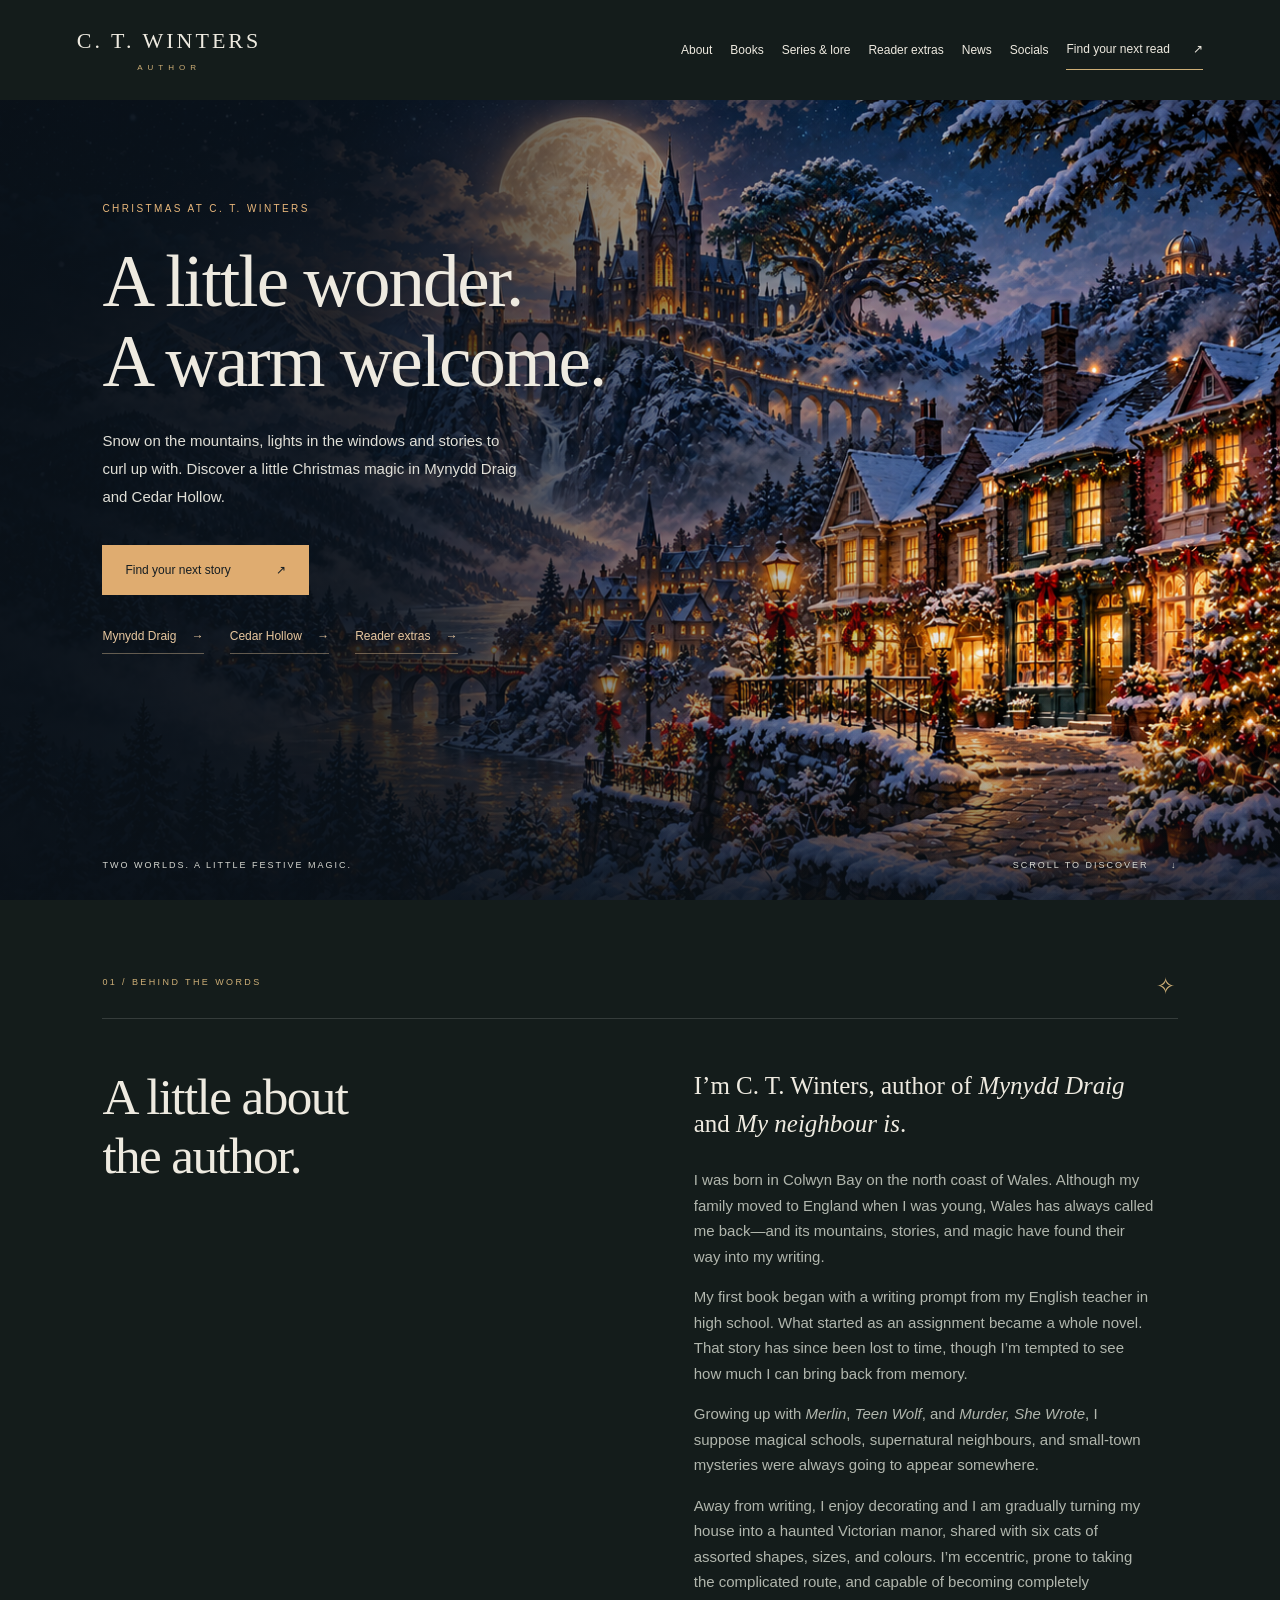
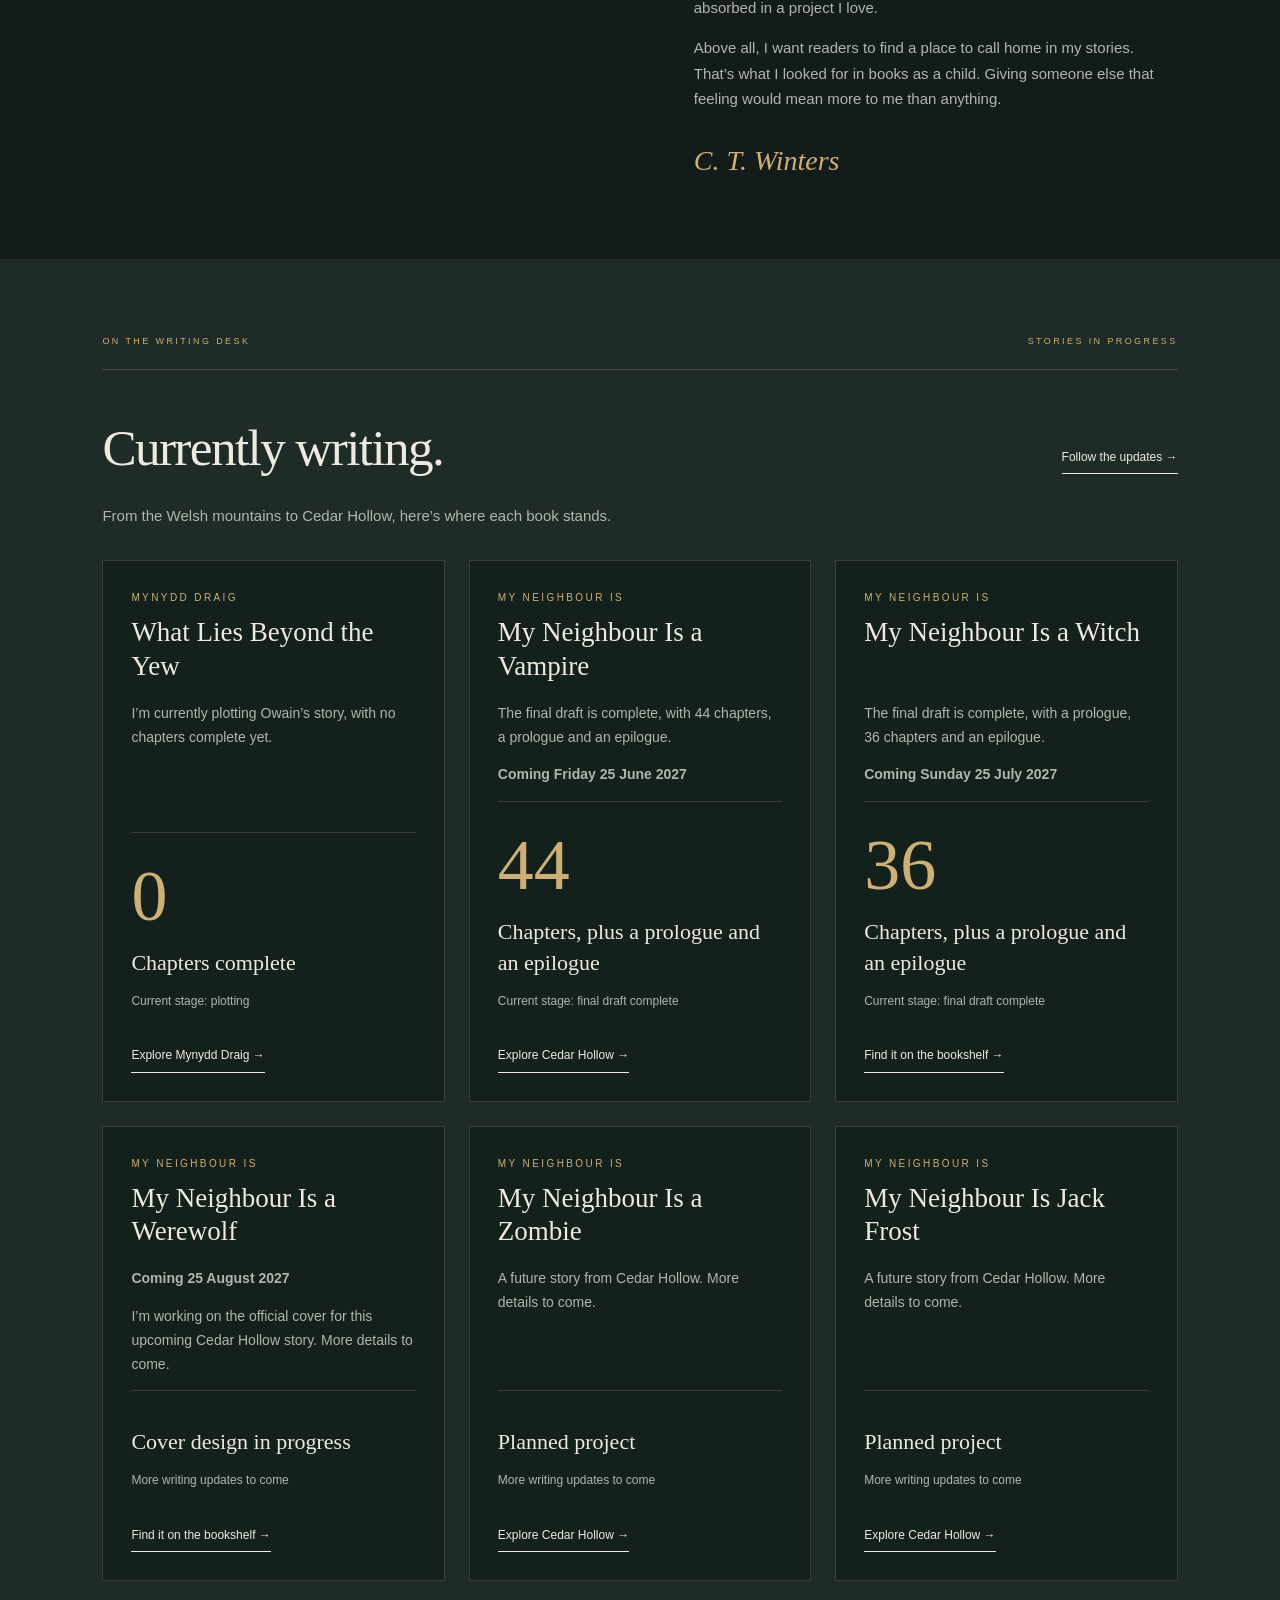
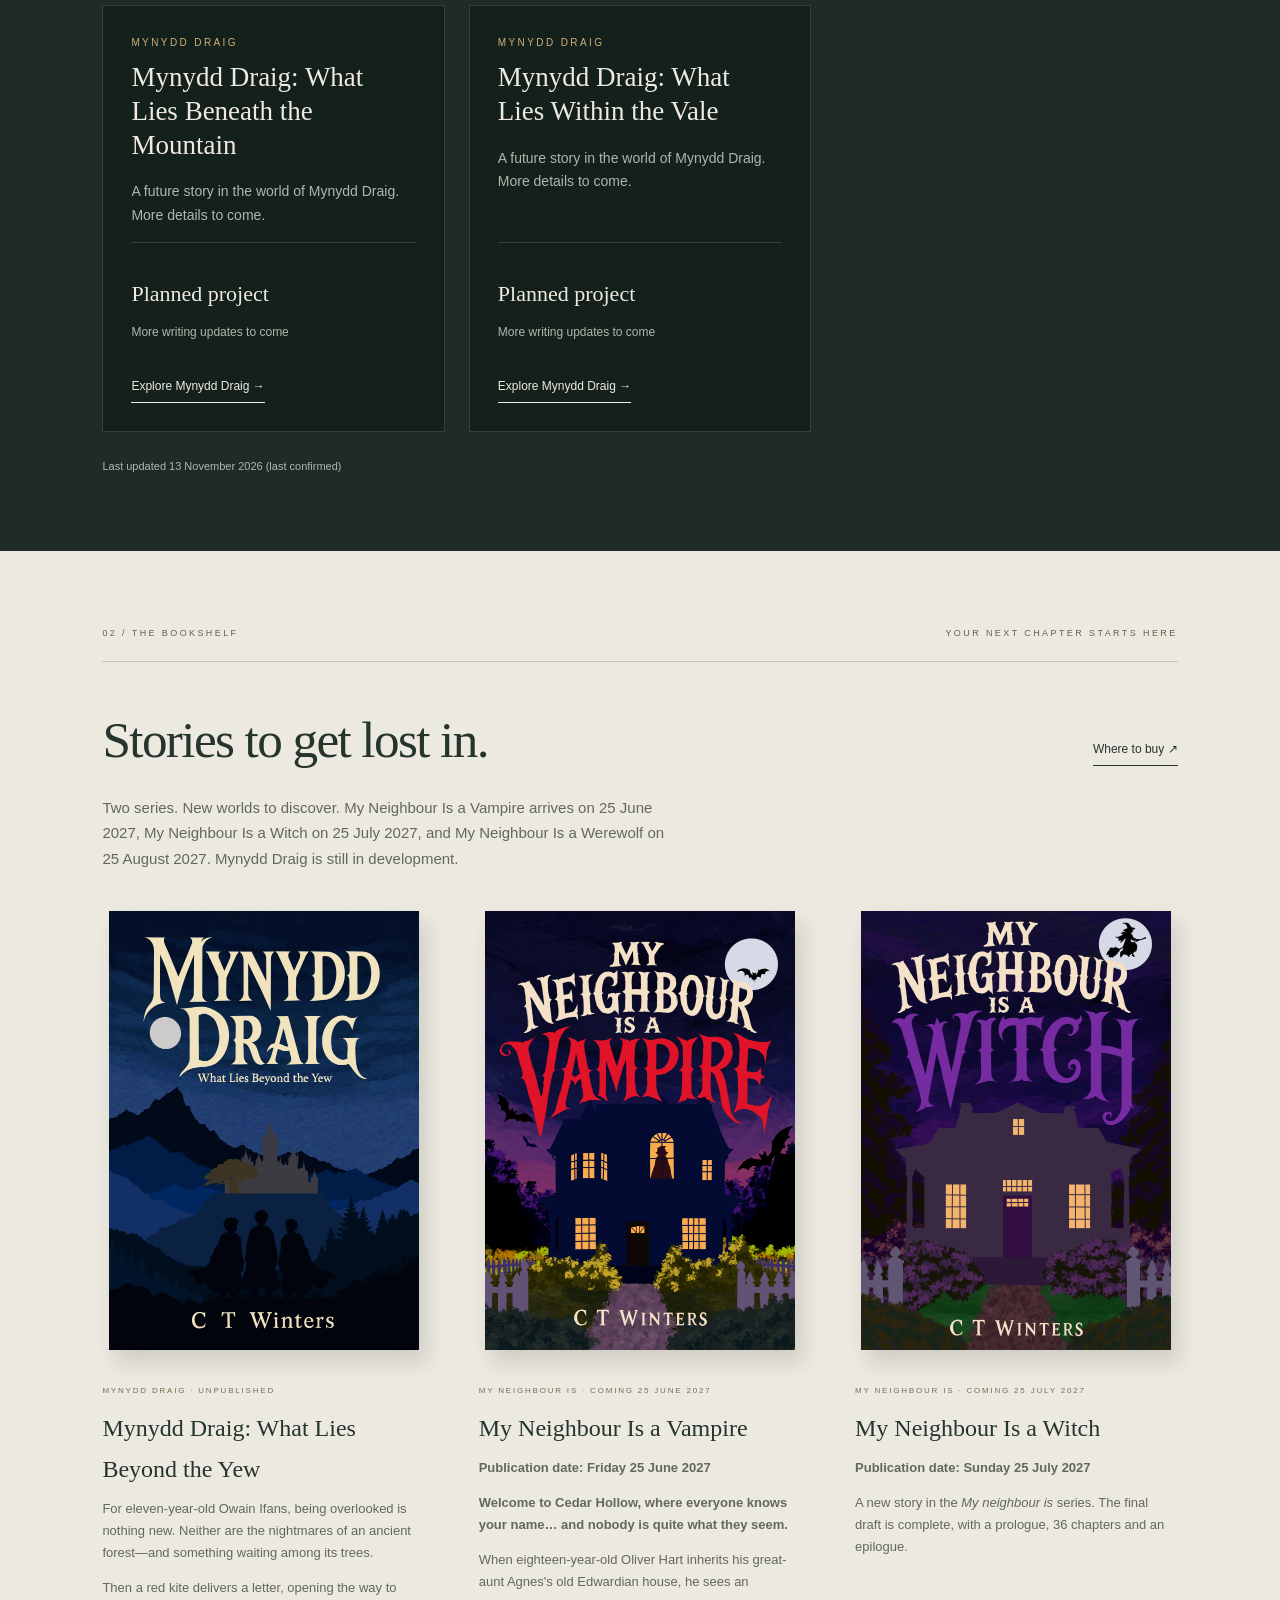
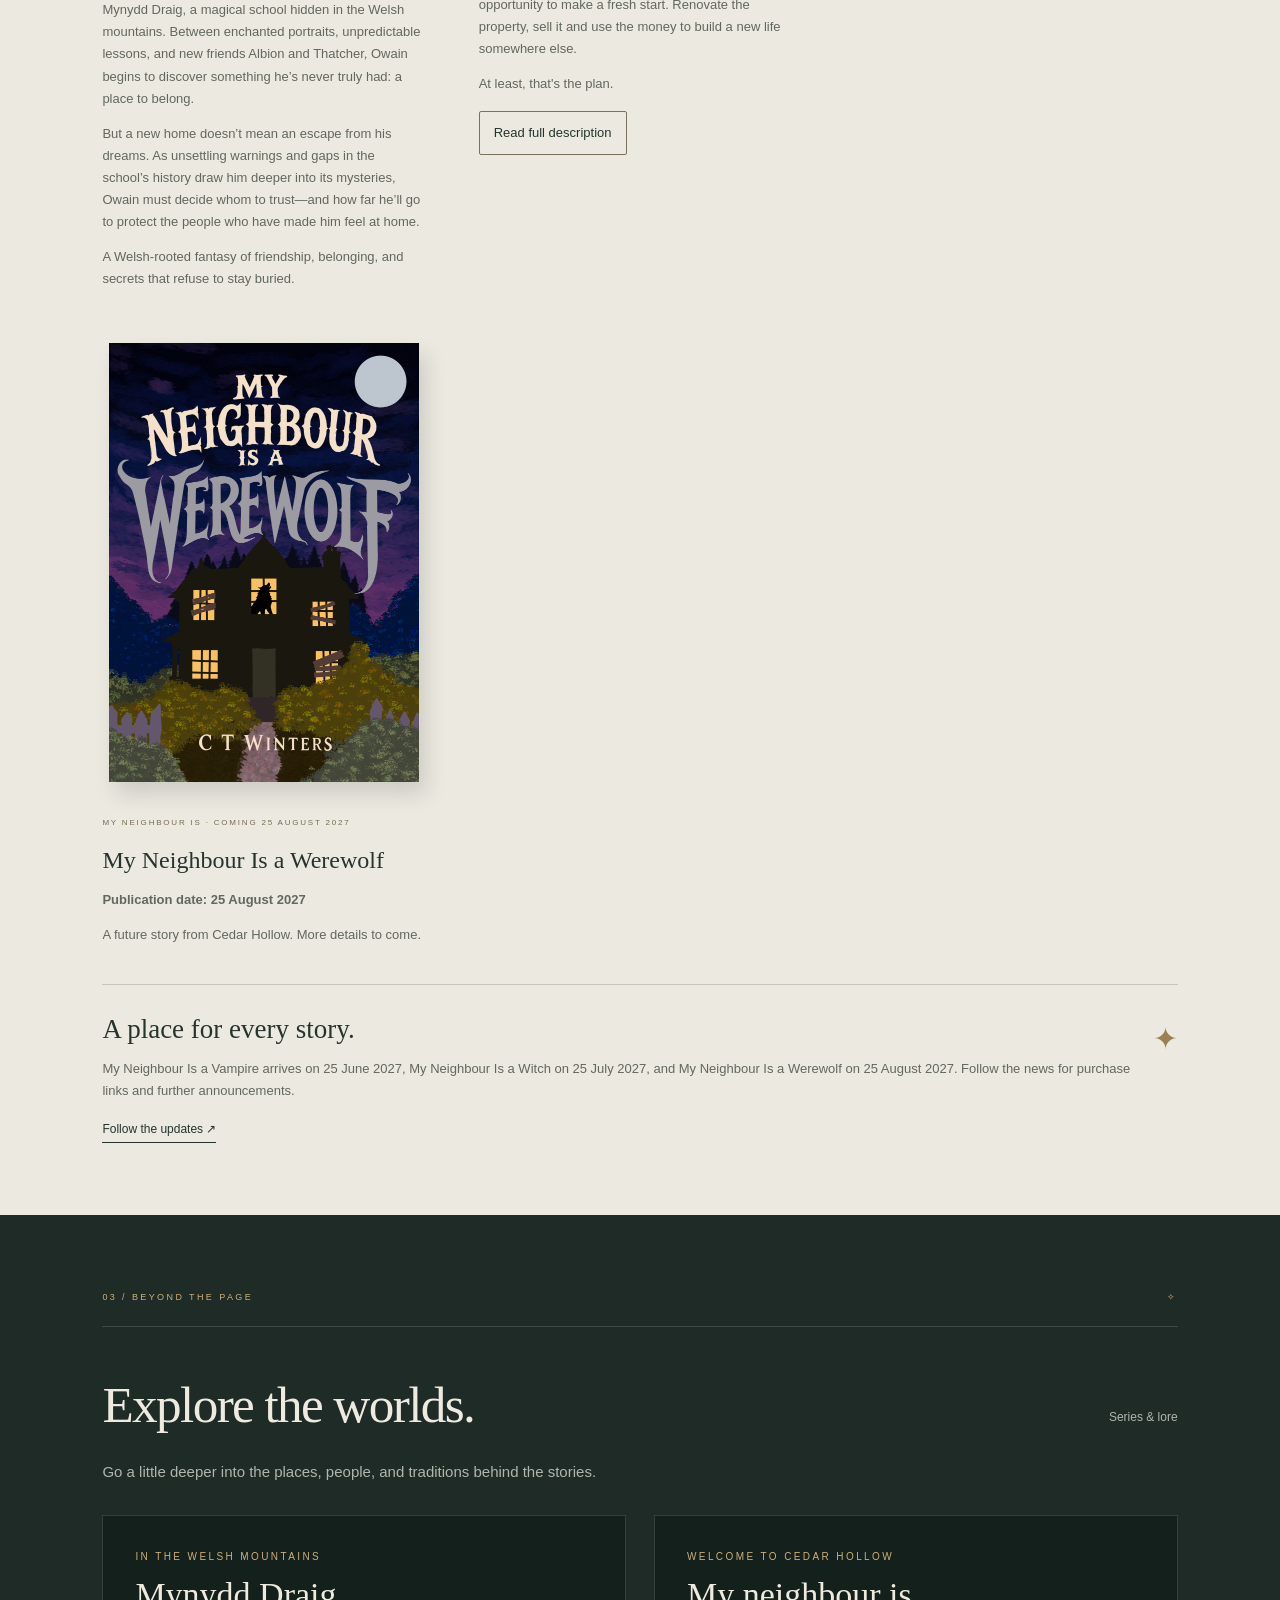
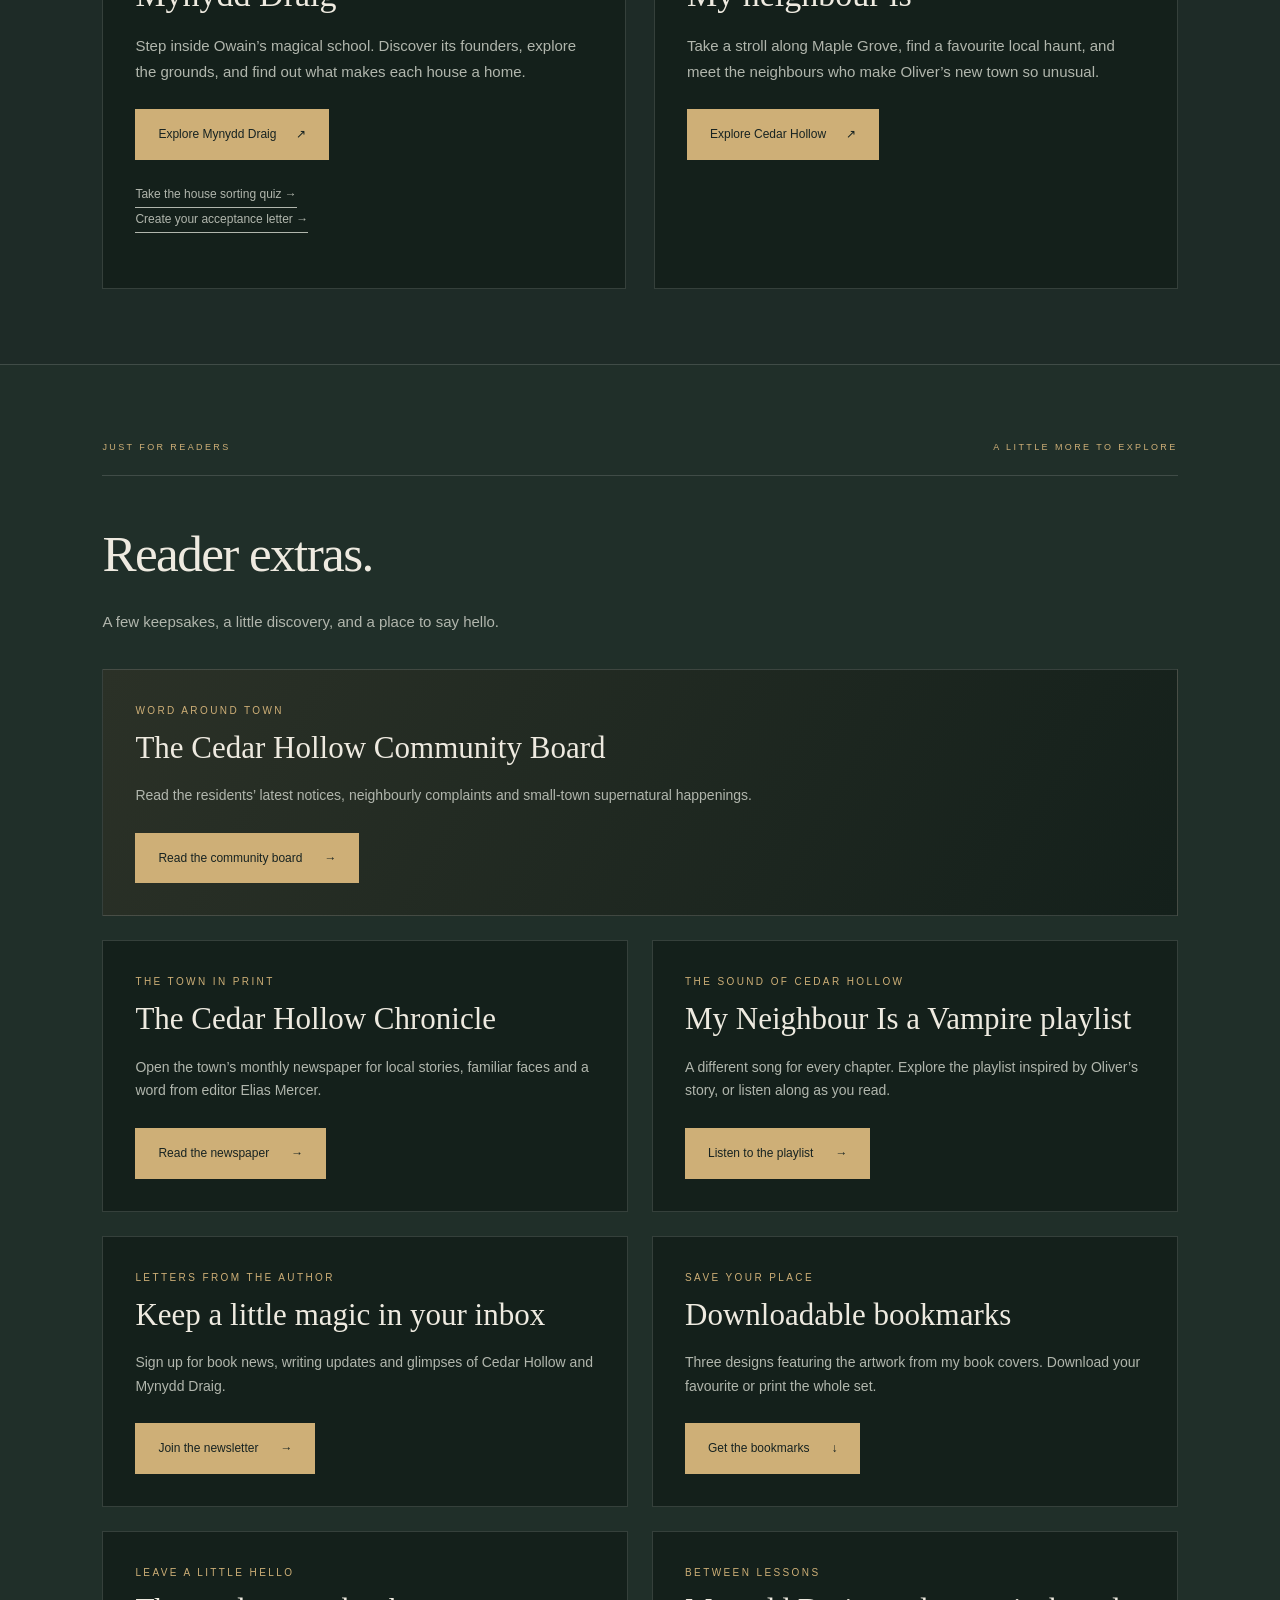
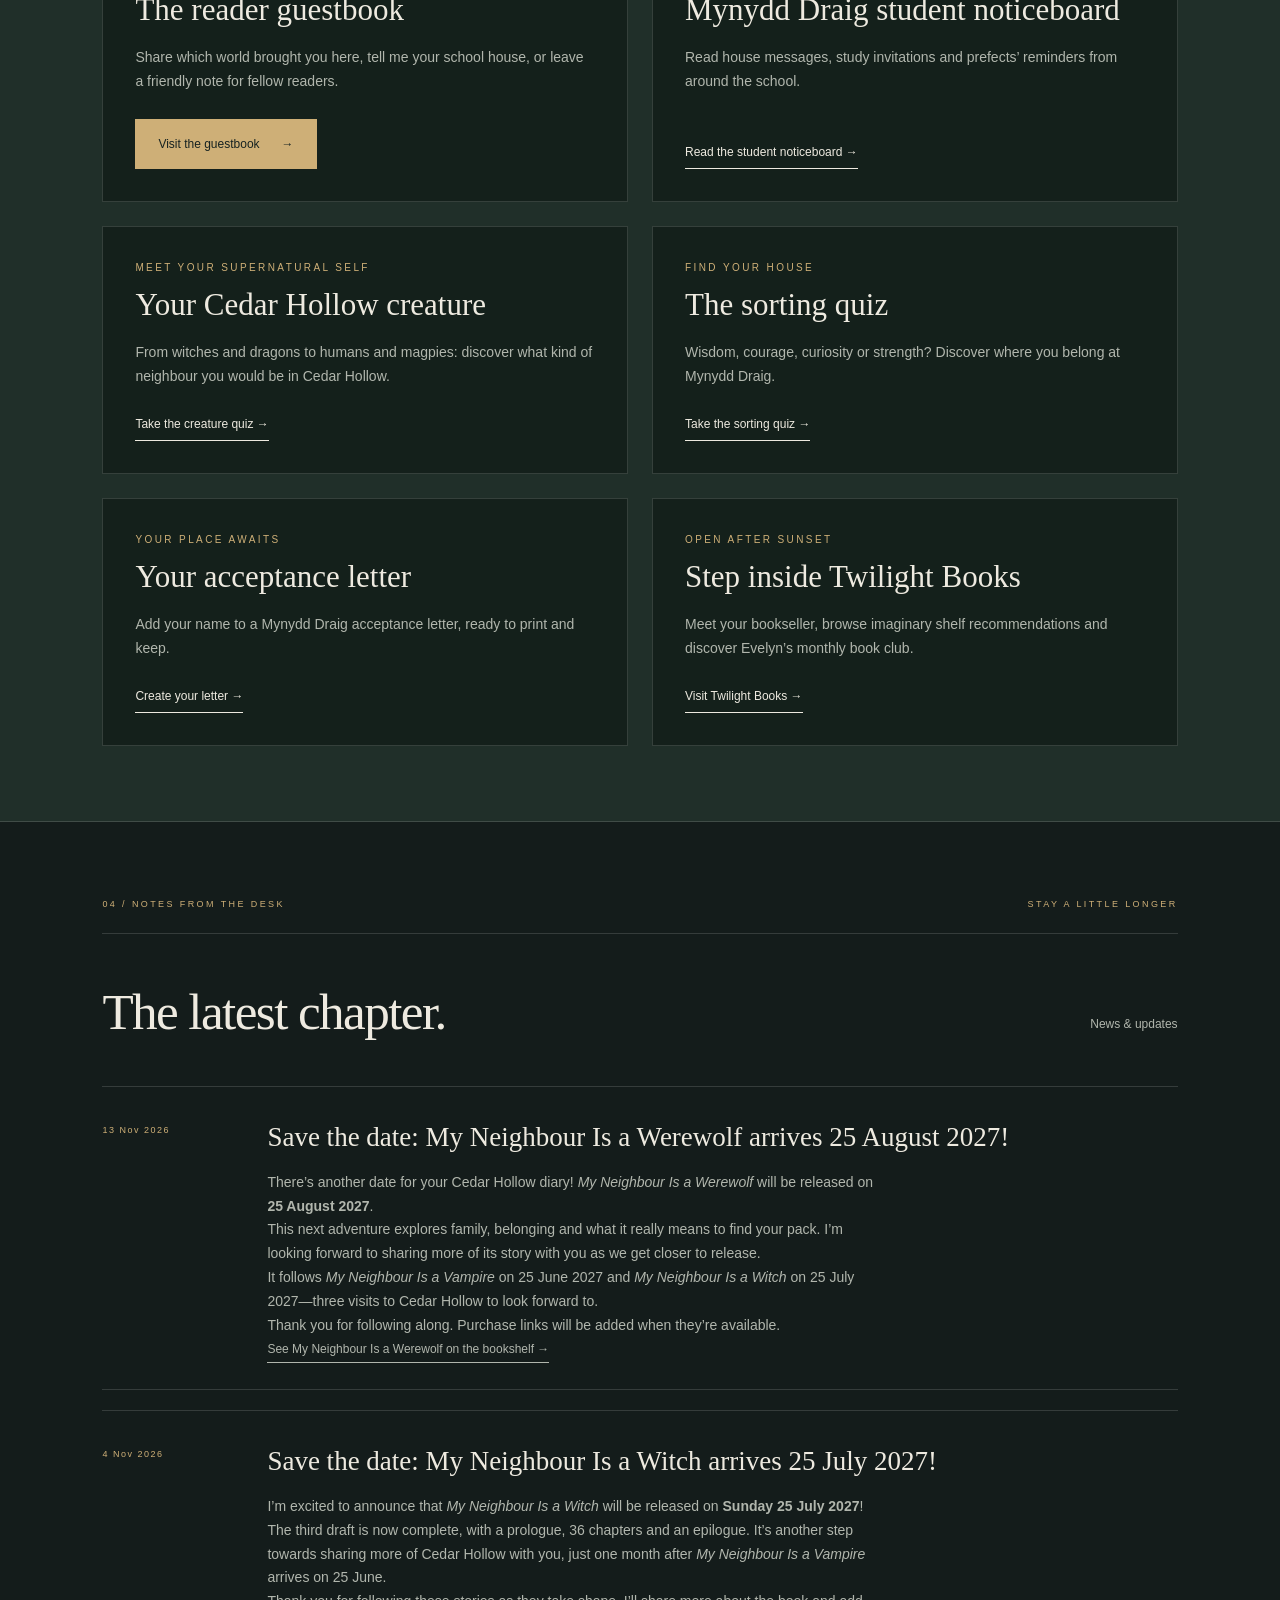
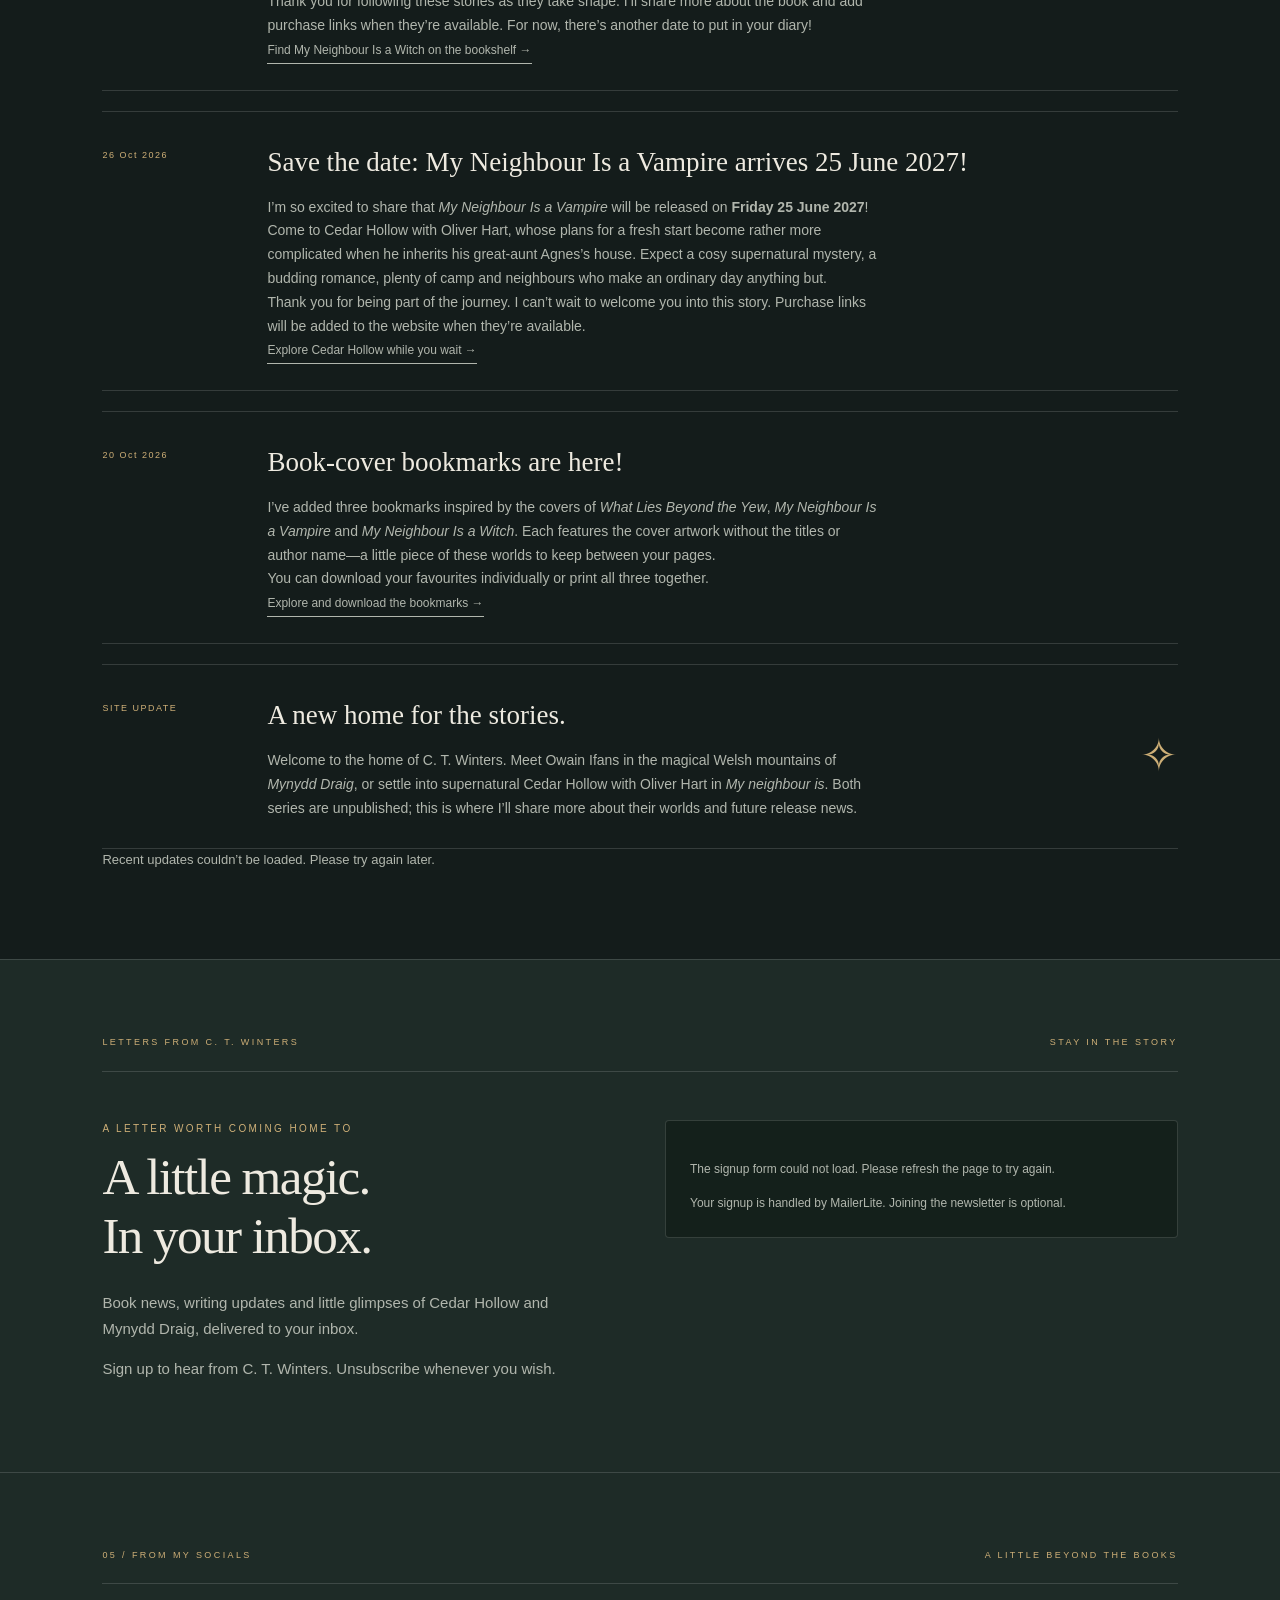
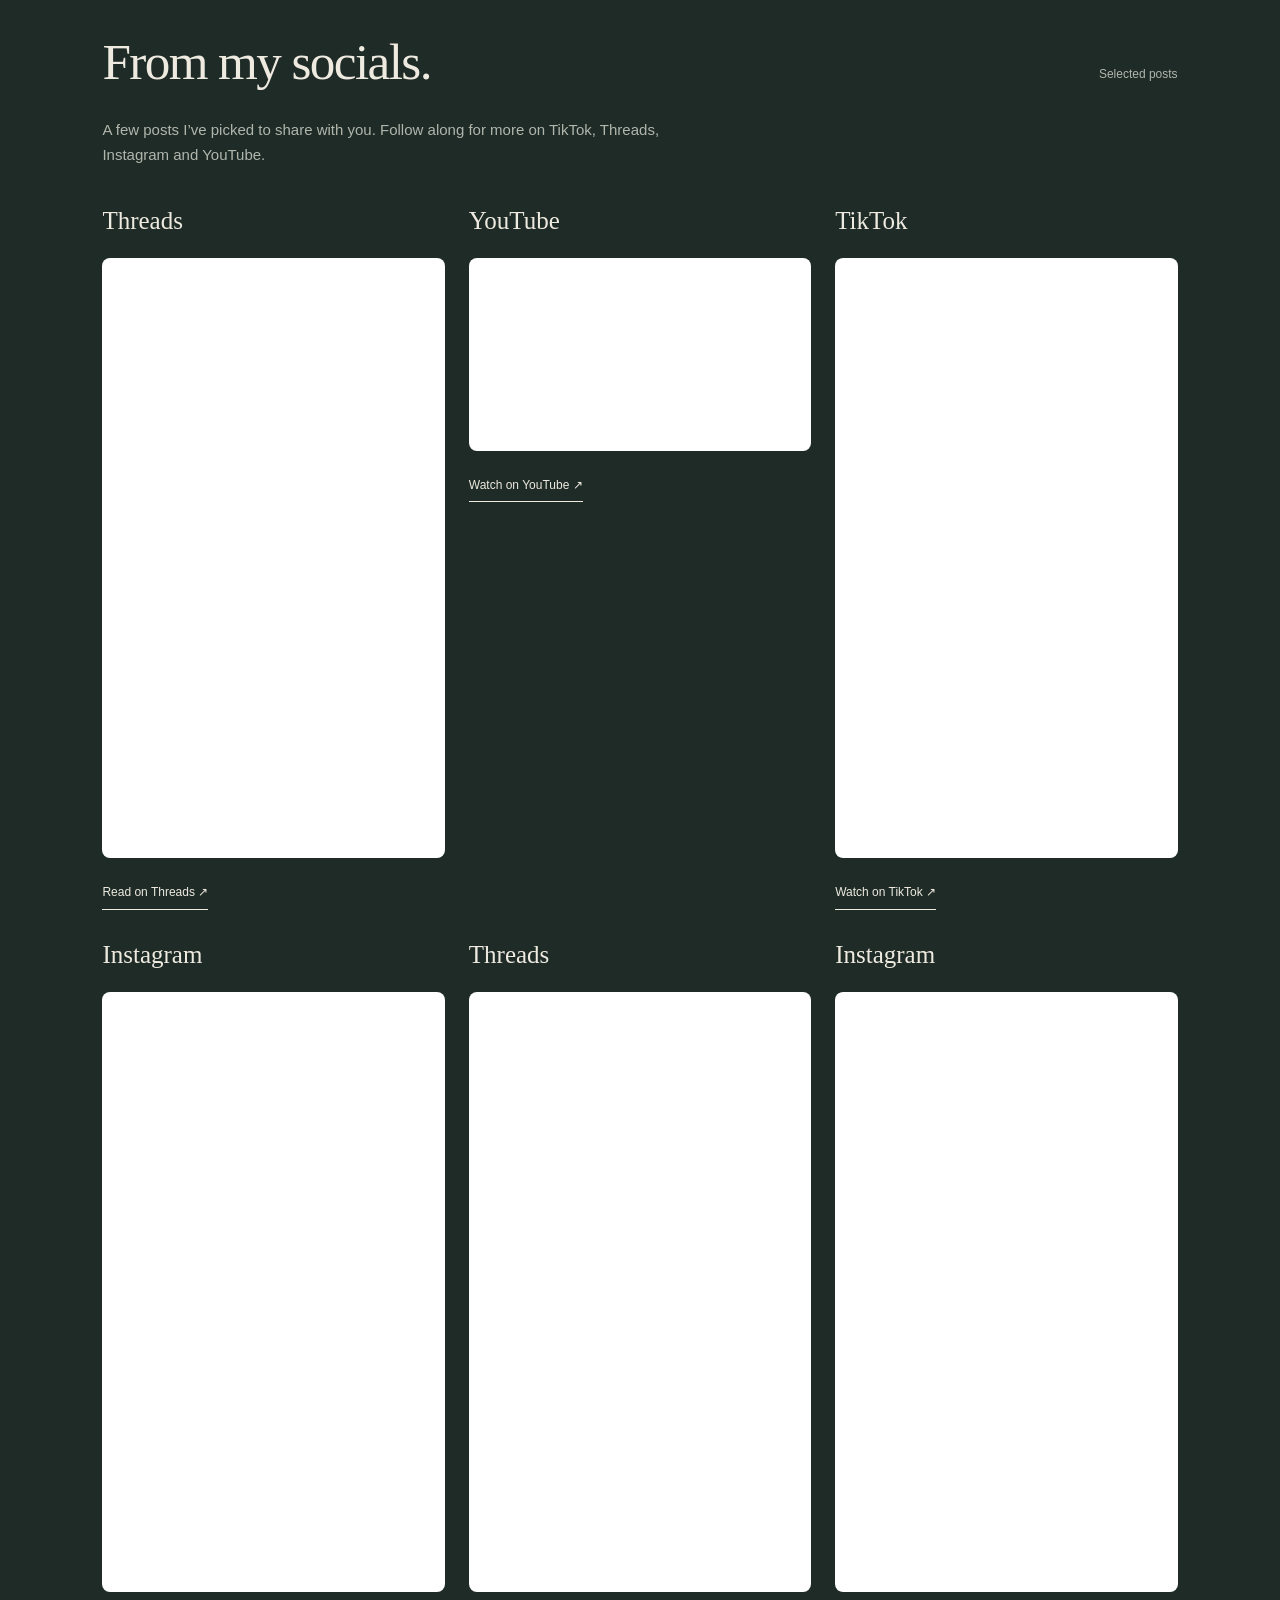
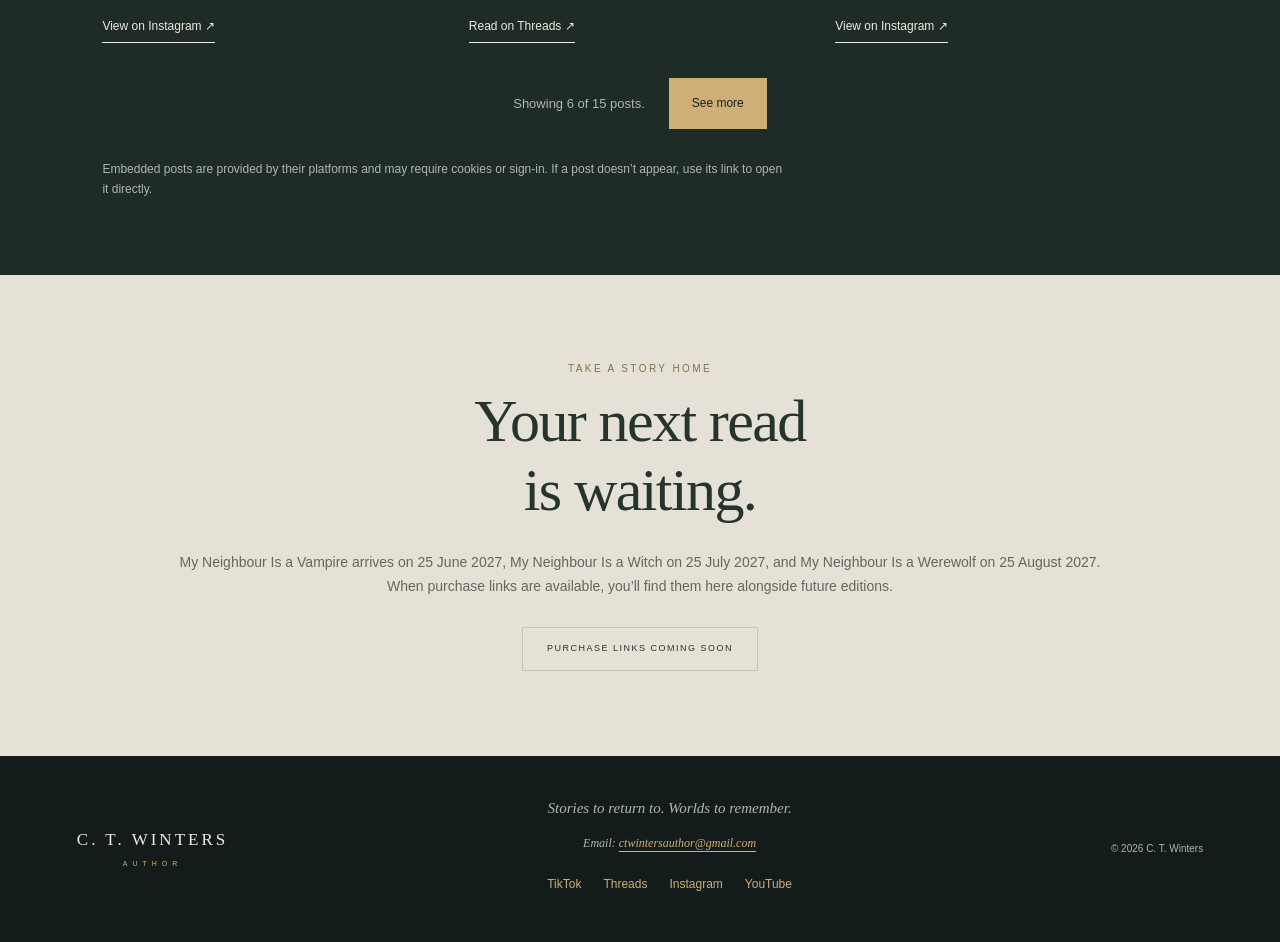
==== index.html @ e6e400c4 "Announce My Neighbour Is a Werewolf August release in news" ====
<!doctype html>
<html lang="en">
<head>
  <meta charset="utf-8">
  <meta name="viewport" content="width=device-width, initial-scale=1">
  <meta name="description" content="The home of author C. T. Winters. Discover books, explore series lore, and catch up on the latest news.">
  <title>C. T. Winters | Author</title>
  <link rel="stylesheet" href="styles.css?v=social-videos">
  <link rel="stylesheet" href="seasonal-banners.css">
  <script src="script.js?v=bookmark-news" defer></script>
  <script src="seasonal-banners.js" defer></script>
  <script src="writing-desk.js" defer></script>
  <script src="newsletter.js" defer></script>
</head>
<body>
  <header class="site-header">
    <a class="wordmark" href="#home" aria-label="C. T. Winters home">C. T. WINTERS<span>AUTHOR</span></a>
    <button class="menu-toggle" aria-controls="navigation" aria-expanded="false">Menu</button>
    <nav id="navigation" aria-label="Main navigation">
      <a href="#about">About</a><a href="#books">Books</a><a href="#worlds">Series & lore</a><a href="#reader-extras">Reader extras</a><a href="#news">News</a><a href="#socials">Socials</a><a class="nav-buy" href="#shop">Find your next read <span aria-hidden="true">↗</span></a>
    </nav>
  </header>
  <main>
    <section class="hero seasonal-hero" id="home">
      <div class="hero-art seasonal-art" aria-hidden="true"><img id="seasonal-banner-image" src="assets/banners/default.png" alt="" width="1942" height="809" fetchpriority="high"><div class="seasonal-shade"></div></div>
      <div class="hero-content"><p class="eyebrow">TWO WORLDS TO CALL HOME</p><h1>Where magic<br>feels like home.</h1><p class="hero-description">From a magical school in the Welsh mountains to the supernatural streets of Cedar Hollow, find your next place to belong.</p><a class="button" href="#books">Find your next story <span aria-hidden="true">↗</span></a><div class="hero-world-links" aria-label="Explore the series"><a href="mynydd-draig.html">Mynydd Draig <span aria-hidden="true">→</span></a><a href="my-neighbour-is.html">Cedar Hollow <span aria-hidden="true">→</span></a><a href="#reader-extras">Reader extras <span aria-hidden="true">→</span></a></div></div>
      <div class="hero-bottom"><span>WELSH MAGIC. SUPERNATURAL COMFORT.</span><a href="#about">SCROLL TO DISCOVER <span aria-hidden="true">↓</span></a></div>
    </section>
    <section class="about section" id="about">
      <div class="section-label"><span>01 / BEHIND THE WORDS</span><span class="small-star" aria-hidden="true">✧</span></div>
      <div class="about-layout"><h2>A little about<br>the author.</h2><div><p class="lead">I’m C. T. Winters, author of <em>Mynydd Draig</em> and <em>My neighbour is</em>.</p><p>I was born in Colwyn Bay on the north coast of Wales. Although my family moved to England when I was young, Wales has always called me back—and its mountains, stories, and magic have found their way into my writing.</p><p>My first book began with a writing prompt from my English teacher in high school. What started as an assignment became a whole novel. That story has since been lost to time, though I’m tempted to see how much I can bring back from memory.</p><p>Growing up with <em>Merlin</em>, <em>Teen Wolf</em>, and <em>Murder, She Wrote</em>, I suppose magical schools, supernatural neighbours, and small-town mysteries were always going to appear somewhere.</p><p>Away from writing, I enjoy decorating and I am gradually turning my house into a haunted Victorian manor, shared with six cats of assorted shapes, sizes, and colours. I’m eccentric, prone to taking the complicated route, and capable of becoming completely absorbed in a project I love.</p><p>Above all, I want readers to find a place to call home in my stories. That’s what I looked for in books as a child. Giving someone else that feeling would mean more to me than anything.</p><div class="signature">C. T. Winters</div></div></div>
    </section>
    <section class="writing section" id="writing" aria-labelledby="writing-heading">
      <div class="section-label"><span>ON THE WRITING DESK</span><span>STORIES IN PROGRESS</span></div>
      <div class="section-heading"><h2 id="writing-heading">Currently writing.</h2><a class="text-link" href="#news">Follow the updates →</a></div>
      <p class="writing-intro">From the Welsh mountains to Cedar Hollow, here’s where each book stands.</p>
      <div class="writing-projects">
        <article class="writing-project" aria-labelledby="writing-yew-title"><p class="eyebrow">MYNYDD DRAIG</p><h3 id="writing-yew-title">What Lies Beyond the Yew</h3><p>I’m currently plotting Owain’s story, with no chapters complete yet.</p><div class="project-progress"><span class="milestone-number" aria-hidden="true">0</span><p class="milestone-label">Chapters complete</p><p class="project-stage">Current stage: plotting</p></div><a class="text-link" href="mynydd-draig.html">Explore Mynydd Draig →</a></article>
        <article class="writing-project" aria-labelledby="writing-vampire-title"><p class="eyebrow">MY NEIGHBOUR IS</p><h3 id="writing-vampire-title">My Neighbour Is a Vampire</h3><p>The final draft is complete, with 44 chapters, a prologue and an epilogue.</p><p class="book-release-date"><strong>Coming <time datetime="2027-06-25">Friday 25 June 2027</time></strong></p><div class="project-progress"><span class="milestone-number" aria-hidden="true">44</span><p class="milestone-label">Chapters, plus a prologue and an epilogue</p><p class="project-stage">Current stage: final draft complete</p></div><a class="text-link" href="my-neighbour-is.html">Explore Cedar Hollow →</a></article>
        <article class="writing-project" aria-labelledby="writing-witch-title"><p class="eyebrow">MY NEIGHBOUR IS</p><h3 id="writing-witch-title">My Neighbour Is a Witch</h3><p>The final draft is complete, with a prologue, 36 chapters and an epilogue.</p><p class="book-release-date"><strong>Coming <time datetime="2027-07-25">Sunday 25 July 2027</time></strong></p><div class="project-progress"><span class="milestone-number" aria-hidden="true">36</span><p class="milestone-label">Chapters, plus a prologue and an epilogue</p><p class="project-stage">Current stage: final draft complete</p></div><a class="text-link" href="#witch-book">Find it on the bookshelf →</a></article>
        <article class="writing-project" aria-labelledby="writing-werewolf-title"><p class="eyebrow">MY NEIGHBOUR IS</p><h3 id="writing-werewolf-title">My Neighbour Is a Werewolf</h3><p class="book-release-date"><strong>Coming <time datetime="2027-08-25">25 August 2027</time></strong></p><p>I’m working on the official cover for this upcoming Cedar Hollow story. More details to come.</p><div class="project-progress"><p class="milestone-label">Cover design in progress</p><p class="project-stage">More writing updates to come</p></div><a class="text-link" href="#werewolf-book">Find it on the bookshelf →</a></article>
        <article class="writing-project" aria-labelledby="writing-zombie-title"><p class="eyebrow">MY NEIGHBOUR IS</p><h3 id="writing-zombie-title">My Neighbour Is a Zombie</h3><p>A future story from Cedar Hollow. More details to come.</p><div class="project-progress"><p class="milestone-label">Planned project</p><p class="project-stage">More writing updates to come</p></div><a class="text-link" href="my-neighbour-is.html">Explore Cedar Hollow →</a></article>
        <article class="writing-project" aria-labelledby="writing-jack-frost-title"><p class="eyebrow">MY NEIGHBOUR IS</p><h3 id="writing-jack-frost-title">My Neighbour Is Jack Frost</h3><p>A future story from Cedar Hollow. More details to come.</p><div class="project-progress"><p class="milestone-label">Planned project</p><p class="project-stage">More writing updates to come</p></div><a class="text-link" href="my-neighbour-is.html">Explore Cedar Hollow →</a></article>
        <article class="writing-project" aria-labelledby="writing-mountain-title"><p class="eyebrow">MYNYDD DRAIG</p><h3 id="writing-mountain-title">Mynydd Draig: What Lies Beneath the Mountain</h3><p>A future story in the world of Mynydd Draig. More details to come.</p><div class="project-progress"><p class="milestone-label">Planned project</p><p class="project-stage">More writing updates to come</p></div><a class="text-link" href="mynydd-draig.html">Explore Mynydd Draig →</a></article>
        <article class="writing-project" aria-labelledby="writing-vale-title"><p class="eyebrow">MYNYDD DRAIG</p><h3 id="writing-vale-title">Mynydd Draig: What Lies Within the Vale</h3><p>A future story in the world of Mynydd Draig. More details to come.</p><div class="project-progress"><p class="milestone-label">Planned project</p><p class="project-stage">More writing updates to come</p></div><a class="text-link" href="mynydd-draig.html">Explore Mynydd Draig →</a></article>
      </div>
      <p class="writing-checkpoint">Last updated <time data-page-updated datetime="2026-11-13">13 November 2026</time><span class="update-date-note" hidden> (last confirmed)</span></p>
    </section>
    <section class="books section" id="books">
      <div class="section-label"><span>02 / THE BOOKSHELF</span><span>YOUR NEXT CHAPTER STARTS HERE</span></div>
      <div class="section-heading"><h2>Stories to get lost in.</h2><a class="text-link" href="#shop">Where to buy <span aria-hidden="true">↗</span></a></div>
      <p class="section-intro">Two series. New worlds to discover. My Neighbour Is a Vampire arrives on 25 June 2027, My Neighbour Is a Witch on 25 July 2027, and My Neighbour Is a Werewolf on 25 August 2027. Mynydd Draig is still in development.</p>
      <div class="book-grid">
        <article class="book-card"><img class="book-artwork" src="assets/mynydd-draig.png" width="2480" height="3508" alt="Cover of Mynydd Draig: What Lies Beyond the Yew by C. T. Winters, showing mountains, a castle, and three silhouetted figures" loading="lazy"><div class="book-meta"><span>MYNYDD DRAIG · UNPUBLISHED</span><h3>Mynydd Draig: What Lies Beyond the Yew</h3><p>For eleven-year-old Owain Ifans, being overlooked is nothing new. Neither are the nightmares of an ancient forest—and something waiting among its trees.</p><p>Then a red kite delivers a letter, opening the way to Mynydd Draig, a magical school hidden in the Welsh mountains. Between enchanted portraits, unpredictable lessons, and new friends Albion and Thatcher, Owain begins to discover something he’s never truly had: a place to belong.</p><p>But a new home doesn’t mean an escape from his dreams. As unsettling warnings and gaps in the school’s history draw him deeper into its mysteries, Owain must decide whom to trust—and how far he’ll go to protect the people who have made him feel at home.</p><p>A Welsh-rooted fantasy of friendship, belonging, and secrets that refuse to stay buried.</p></div></article>
        <article class="book-card"><img class="book-artwork" src="assets/my-neighbour-is-a-vampire.png?v=fefa50b12e09" width="2480" height="3508" alt="Cover of My Neighbour Is a Vampire by C. T. Winters, showing a house with glowing windows beneath a moon and bats" loading="lazy"><div class="book-meta"><span>MY NEIGHBOUR IS · COMING 25 JUNE 2027</span><h3>My Neighbour Is a Vampire</h3><p class="book-release-date"><strong>Publication date: <time datetime="2027-06-25">Friday 25 June 2027</time></strong></p><p><strong>Welcome to Cedar Hollow, where everyone knows your name… and nobody is quite what they seem.</strong></p><p>When eighteen-year-old Oliver Hart inherits his great-aunt Agnes's old Edwardian house, he sees an opportunity to make a fresh start. Renovate the property, sell it and use the money to build a new life somewhere else.</p><p>At least, that's the plan.</p><details class="book-description-details"><summary><span class="description-read-more">Read full description</span><span class="description-show-less">Show less</span></summary><div class="book-description-full"><p>But from the moment his battered pickup breaks down beneath Cedar Hollow's welcome sign, Oliver begins to realise that this isn't an ordinary town.</p><p>His inherited house has some rather strong opinions about how he should live. The local convenience store never seems to have the same layout twice. A garden gnome is causing trouble across town. And Daniel Blackwood, the impeccably dressed owner of Twilight Books, has some particularly unusual habits for a man who claims to be perfectly normal.</p><p>Fortunately, not everything about Cedar Hollow is a mystery.</p><p>There's Margaret, the kindly mayor who seems to know exactly what Oliver needs; Arthur, the eccentric clockmaker with a peculiar understanding of time; and Noah Carter, the handsome café owner whose friendship soon begins to feel like something more.</p><p>As Oliver repairs Agnes's house, forms unexpected friendships and discovers pieces of his family's forgotten history, the town slowly works its magic on him.</p><p>But Cedar Hollow has secrets, and the closer Oliver gets to uncovering them, the more he begins to question everything he thought he knew about the world.</p><p>With the town's annual Lantern Walk approaching, Oliver faces a choice he never expected to make.</p><p><strong>Does he leave behind the impossible, or finally allow himself to find somewhere he belongs?</strong></p><p><em>My Neighbour Is a Vampire</em> is the first book in C. T. Winters's cosy supernatural fantasy series, filled with eccentric neighbours, magical mysteries, found family, gentle humour and a slow-burn queer romance.</p><p><strong>Some places are worth staying for. Some neighbours are worth keeping. And some secrets change everything.</strong></p></div></details></div></article>
        <article class="book-card" id="witch-book"><img class="book-artwork" src="assets/my-neighbour-is-a-witch.png?v=3ffe4e16ee8d" width="2480" height="3508" alt="Cover of My Neighbour Is a Witch by C. T. Winters, showing a house with glowing windows and purple flowers beneath a moon with a flying witch" loading="lazy"><div class="book-meta"><span>MY NEIGHBOUR IS · COMING 25 JULY 2027</span><h3>My Neighbour Is a Witch</h3><p class="book-release-date"><strong>Publication date: <time datetime="2027-07-25">Sunday 25 July 2027</time></strong></p><p>A new story in the <em>My neighbour is</em> series. The final draft is complete, with a prologue, 36 chapters and an epilogue.</p></div></article>
        <article class="book-card" id="werewolf-book"><img class="book-artwork" src="assets/my-neighbour-is-a-werewolf.png?v=40428c9945b9" width="2480" height="3508" alt="Cover of My Neighbour Is a Werewolf by C. T. Winters, showing an overgrown house with boarded windows, a howling wolf silhouette and a full moon" loading="lazy"><div class="book-meta"><span>MY NEIGHBOUR IS · COMING 25 AUGUST 2027</span><h3>My Neighbour Is a Werewolf</h3><p class="book-release-date"><strong>Publication date: <time datetime="2027-08-25">25 August 2027</time></strong></p><p>A future story from Cedar Hollow. More details to come.</p></div></article>
      </div>
        <aside class="shelf-note"><span aria-hidden="true">✦</span><h3>A place for every story.</h3><p>My Neighbour Is a Vampire arrives on 25 June 2027, My Neighbour Is a Witch on 25 July 2027, and My Neighbour Is a Werewolf on 25 August 2027. Follow the news for purchase links and further announcements.</p><a class="text-link" href="#news">Follow the updates ↗</a></aside>
    </section>
    <section class="worlds section" id="worlds">
      <div class="section-label"><span>03 / BEYOND THE PAGE</span><span aria-hidden="true">✧</span></div>
      <div class="section-heading"><h2>Explore the worlds.</h2><span class="muted">Series & lore</span></div>
      <p class="worlds-intro">Go a little deeper into the places, people, and traditions behind the stories.</p>
      <div class="series-lore-grid">
        <article class="series-lore-card"><p class="eyebrow">IN THE WELSH MOUNTAINS</p><h3>Mynydd Draig</h3><p>Step inside Owain’s magical school. Discover its founders, explore the grounds, and find out what makes each house a home.</p><a class="button" href="mynydd-draig.html">Explore Mynydd Draig <span aria-hidden="true">↗</span></a><p class="series-quiz-link"><a class="text-link" href="sorting-quiz.html">Take the house sorting quiz →</a><br><a class="text-link" href="acceptance-letter.html">Create your acceptance letter →</a></p></article>
        <article class="series-lore-card"><p class="eyebrow">WELCOME TO CEDAR HOLLOW</p><h3>My neighbour is</h3><p>Take a stroll along Maple Grove, find a favourite local haunt, and meet the neighbours who make Oliver’s new town so unusual.</p><a class="button" href="my-neighbour-is.html">Explore Cedar Hollow <span aria-hidden="true">↗</span></a></article>
      </div>
    </section>
    <section class="reader-extras section" id="reader-extras" aria-labelledby="reader-extras-heading"><div class="section-label"><span>JUST FOR READERS</span><span>A LITTLE MORE TO EXPLORE</span></div><div class="section-heading"><h2 id="reader-extras-heading">Reader extras.</h2></div><p class="reader-extras-intro">A few keepsakes, a little discovery, and a place to say hello.</p><div class="reader-extras-grid">
<article class="reader-extra-card reader-extra-board"><p class="eyebrow">WORD AROUND TOWN</p><h3>The Cedar Hollow Community Board</h3><p>Read the residents’ latest notices, neighbourly complaints and small-town supernatural happenings.</p><a class="button" href="cedar-board.html">Read the community board <span aria-hidden="true">→</span></a></article>
<article class="reader-extra-card"><p class="eyebrow">THE TOWN IN PRINT</p><h3>The Cedar Hollow Chronicle</h3><p>Open the town’s monthly newspaper for local stories, familiar faces and a word from editor Elias Mercer.</p><a class="button" href="cedar-chronicle.html">Read the newspaper <span aria-hidden="true">→</span></a></article>
<article class="reader-extra-card"><p class="eyebrow">THE SOUND OF CEDAR HOLLOW</p><h3>My Neighbour Is a Vampire playlist</h3><p>A different song for every chapter. Explore the playlist inspired by Oliver’s story, or listen along as you read.</p><a class="button" href="my-neighbour-is.html#cedar-playlist">Listen to the playlist <span aria-hidden="true">→</span></a></article>
<article class="reader-extra-card"><p class="eyebrow">LETTERS FROM THE AUTHOR</p><h3>Keep a little magic in your inbox</h3><p>Sign up for book news, writing updates and glimpses of Cedar Hollow and Mynydd Draig.</p><a class="button" href="#newsletter">Join the newsletter <span aria-hidden="true">→</span></a></article>
<article class="reader-extra-card"><p class="eyebrow">SAVE YOUR PLACE</p><h3>Downloadable bookmarks</h3><p>Three designs featuring the artwork from my book covers. Download your favourite or print the whole set.</p><a class="button" href="bookmarks.html">Get the bookmarks <span aria-hidden="true">↓</span></a></article>
<article class="reader-extra-card"><p class="eyebrow">LEAVE A LITTLE HELLO</p><h3>The reader guestbook</h3><p>Share which world brought you here, tell me your school house, or leave a friendly note for fellow readers.</p><a class="button" href="guestbook.html">Visit the guestbook <span aria-hidden="true">→</span></a></article>
<article class="reader-extra-card"><p class="eyebrow">BETWEEN LESSONS</p><h3>Mynydd Draig student noticeboard</h3><p>Read house messages, study invitations and prefects’ reminders from around the school.</p><a class="text-link" href="school-board.html">Read the student noticeboard →</a></article>
<article class="reader-extra-card"><p class="eyebrow">MEET YOUR SUPERNATURAL SELF</p><h3>Your Cedar Hollow creature</h3><p>From witches and dragons to humans and magpies: discover what kind of neighbour you would be in Cedar Hollow.</p><a class="text-link" href="cedar-quiz.html">Take the creature quiz →</a></article>
<article class="reader-extra-card"><p class="eyebrow">FIND YOUR HOUSE</p><h3>The sorting quiz</h3><p>Wisdom, courage, curiosity or strength? Discover where you belong at Mynydd Draig.</p><a class="text-link" href="sorting-quiz.html">Take the sorting quiz →</a></article>
<article class="reader-extra-card"><p class="eyebrow">YOUR PLACE AWAITS</p><h3>Your acceptance letter</h3><p>Add your name to a Mynydd Draig acceptance letter, ready to print and keep.</p><a class="text-link" href="acceptance-letter.html">Create your letter →</a></article>
<article class="reader-extra-card"><p class="eyebrow">OPEN AFTER SUNSET</p><h3>Step inside Twilight Books</h3><p>Meet your bookseller, browse imaginary shelf recommendations and discover Evelyn’s monthly book club.</p><a class="text-link" href="twilight-books.html">Visit Twilight Books →</a></article>
</div></section>
    <section class="news section" id="news"><div class="section-label"><span>04 / NOTES FROM THE DESK</span><span>STAY A LITTLE LONGER</span></div><div class="section-heading"><h2>The latest chapter.</h2><span class="muted">News & updates</span></div><div id="news-posts"><article class="news-item" data-local-news><time class="news-tag" datetime="2026-11-13">13 Nov 2026</time><div><h3>Save the date: My Neighbour Is a Werewolf arrives 25 August 2027!</h3><p class="news-body">There’s another date for your Cedar Hollow diary! <em>My Neighbour Is a Werewolf</em> will be released on <strong>25 August 2027</strong>.</p><p>This next adventure explores family, belonging and what it really means to find your pack. I’m looking forward to sharing more of its story with you as we get closer to release.</p><p>It follows <em>My Neighbour Is a Vampire</em> on 25 June 2027 and <em>My Neighbour Is a Witch</em> on 25 July 2027—three visits to Cedar Hollow to look forward to.</p><p>Thank you for following along. Purchase links will be added when they’re available.</p><p><a class="text-link" href="#werewolf-book">See My Neighbour Is a Werewolf on the bookshelf →</a></p></div></article><article class="news-item" data-local-news><time class="news-tag" datetime="2026-11-04">4 Nov 2026</time><div><h3>Save the date: My Neighbour Is a Witch arrives 25 July 2027!</h3><p class="news-body">I’m excited to announce that <em>My Neighbour Is a Witch</em> will be released on <strong>Sunday 25 July 2027</strong>!</p><p>The third draft is now complete, with a prologue, 36 chapters and an epilogue. It’s another step towards sharing more of Cedar Hollow with you, just one month after <em>My Neighbour Is a Vampire</em> arrives on 25 June.</p><p>Thank you for following these stories as they take shape. I’ll share more about the book and add purchase links when they’re available. For now, there’s another date to put in your diary!</p><p><a class="text-link" href="#witch-book">Find My Neighbour Is a Witch on the bookshelf →</a></p></div></article><article class="news-item" data-local-news><time class="news-tag" datetime="2026-10-26">26 Oct 2026</time><div><h3>Save the date: My Neighbour Is a Vampire arrives 25 June 2027!</h3><p class="news-body">I’m so excited to share that <em>My Neighbour Is a Vampire</em> will be released on <strong>Friday 25 June 2027</strong>!</p><p>Come to Cedar Hollow with Oliver Hart, whose plans for a fresh start become rather more complicated when he inherits his great-aunt Agnes’s house. Expect a cosy supernatural mystery, a budding romance, plenty of camp and neighbours who make an ordinary day anything but.</p><p>Thank you for being part of the journey. I can’t wait to welcome you into this story. Purchase links will be added to the website when they’re available.</p><p><a class="text-link" href="my-neighbour-is.html">Explore Cedar Hollow while you wait →</a></p></div></article><article class="news-item" data-local-news><time class="news-tag" datetime="2026-10-20">20 Oct 2026</time><div><h3>Book-cover bookmarks are here!</h3><p class="news-body">I’ve added three bookmarks inspired by the covers of <em>What Lies Beyond the Yew</em>, <em>My Neighbour Is a Vampire</em> and <em>My Neighbour Is a Witch</em>. Each features the cover artwork without the titles or author name—a little piece of these worlds to keep between your pages.</p><p>You can download your favourites individually or print all three together. <a class="text-link" href="bookmarks.html">Explore and download the bookmarks →</a></p></div></article><article class="news-item" data-welcome-post><div class="news-tag">SITE UPDATE</div><div><h3>A new home for the stories.</h3><p>Welcome to the home of C. T. Winters. Meet Owain Ifans in the magical Welsh mountains of <em>Mynydd Draig</em>, or settle into supernatural Cedar Hollow with Oliver Hart in <em>My neighbour is</em>. Both series are unpublished; this is where I’ll share more about their worlds and future release news.</p></div><span class="news-star" aria-hidden="true">✧</span></article></div><div class="news-post-controls" id="news-post-controls" hidden><p id="news-post-count" role="status" aria-live="polite"></p><button class="button" id="toggle-news-posts" type="button" aria-expanded="false" aria-controls="news-posts">See more</button></div><p id="news-status" class="news-status" role="status" hidden></p></section>
    <section class="newsletter section" id="newsletter" aria-labelledby="newsletter-heading"><div class="section-label"><span>LETTERS FROM C. T. WINTERS</span><span>STAY IN THE STORY</span></div><div class="newsletter-layout"><div class="newsletter-copy"><p class="eyebrow">A LETTER WORTH COMING HOME TO</p><h2 id="newsletter-heading">A little magic.<br>In your inbox.</h2><p>Book news, writing updates and little glimpses of Cedar Hollow and Mynydd Draig, delivered to your inbox.</p><p>Sign up to hear from C. T. Winters. Unsubscribe whenever you wish.</p></div><div class="newsletter-signup"><div class="ml-embedded" data-form="9YS70A"></div><p id="newsletter-status" class="newsletter-status" role="status" aria-live="polite" hidden>Loading the signup form…</p><noscript><p>Please enable JavaScript to load the newsletter signup form.</p></noscript><p class="newsletter-note">Your signup is handled by MailerLite. Joining the newsletter is optional.</p></div></div></section>
    <section class="socials section" id="socials" aria-labelledby="socials-heading">
      <div class="section-label"><span>05 / FROM MY SOCIALS</span><span>A LITTLE BEYOND THE BOOKS</span></div>
      <div class="section-heading"><h2 id="socials-heading">From my socials.</h2><span class="muted">Selected posts</span></div>
      <p class="socials-intro">A few posts I’ve picked to share with you. Follow along for more on TikTok, Threads, Instagram and YouTube.</p>
      <div class="social-post-grid" id="social-posts">
        <article class="social-post" aria-labelledby="threads-dflyet-post-heading">
          <h3 id="threads-dflyet-post-heading">Threads</h3>
          <div class="social-embed"><iframe src="https://www.threads.net/@c.t.wintersauthor/post/DflyetHiitU/embed" title="Featured Threads post by C. T. Winters" loading="lazy"></iframe></div>
          <a class="text-link" href="https://www.threads.com/@c.t.wintersauthor/post/DflyetHiitU" target="_blank" rel="noopener noreferrer">Read on Threads <span class="visually-hidden">(opens in a new tab)</span>↗</a>
        </article>
        <article class="social-post" aria-labelledby="youtube-srkt-post-heading">
          <h3 id="youtube-srkt-post-heading">YouTube</h3>
          <div class="social-embed social-embed-youtube"><iframe src="https://www.youtube-nocookie.com/embed/SRktXPuxKA4" title="Featured YouTube video by C. T. Winters" loading="lazy" referrerpolicy="strict-origin-when-cross-origin" allow="accelerometer; encrypted-media; gyroscope; picture-in-picture; fullscreen" allowfullscreen></iframe></div>
          <a class="text-link" href="https://www.youtube.com/watch?v=SRktXPuxKA4" target="_blank" rel="noopener noreferrer">Watch on YouTube <span class="visually-hidden">(opens in a new tab)</span>↗</a>
        </article>
        <article class="social-post" aria-labelledby="tiktok-770553-post-heading">
          <h3 id="tiktok-770553-post-heading">TikTok</h3>
          <div class="social-embed"><iframe src="https://www.tiktok.com/player/v1/7705535351401516320" title="Featured TikTok video by C. T. Winters" loading="lazy" allow="fullscreen; picture-in-picture" allowfullscreen></iframe></div>
          <a class="text-link" href="https://www.tiktok.com/@c.t.wintersauthor/video/7705535351401516320" target="_blank" rel="noopener noreferrer">Watch on TikTok <span class="visually-hidden">(opens in a new tab)</span>↗</a>
        </article>
        <article class="social-post" aria-labelledby="instagram-dfpb-post-heading">
          <h3 id="instagram-dfpb-post-heading">Instagram</h3>
          <div class="social-embed"><iframe src="https://www.instagram.com/p/DfpbLeHCMfU/embed/" title="Featured Instagram post by C. T. Winters" loading="lazy" allow="fullscreen" allowfullscreen></iframe></div>
          <a class="text-link" href="https://www.instagram.com/p/DfpbLeHCMfU/?img_index=1" target="_blank" rel="noopener noreferrer">View on Instagram <span class="visually-hidden">(opens in a new tab)</span>↗</a>
        </article>
        <article class="social-post" aria-labelledby="threads-de9lv-post-heading">
          <h3 id="threads-de9lv-post-heading">Threads</h3>
          <div class="social-embed"><iframe src="https://www.threads.net/@c.t.wintersauthor/post/De9Lv6ZDPJV/embed" title="Featured Threads post by C. T. Winters" loading="lazy"></iframe></div>
          <a class="text-link" href="https://www.threads.com/@c.t.wintersauthor/post/De9Lv6ZDPJV" target="_blank" rel="noopener noreferrer">Read on Threads <span class="visually-hidden">(opens in a new tab)</span>↗</a>
        </article>
        <article class="social-post" aria-labelledby="instagram-dewru-post-heading">
          <h3 id="instagram-dewru-post-heading">Instagram</h3>
          <div class="social-embed"><iframe src="https://www.instagram.com/p/DewRuSjCNjR/embed/" title="Featured Instagram post by C. T. Winters" loading="lazy" allow="fullscreen" allowfullscreen></iframe></div>
          <a class="text-link" href="https://www.instagram.com/p/DewRuSjCNjR/" target="_blank" rel="noopener noreferrer">View on Instagram <span class="visually-hidden">(opens in a new tab)</span>↗</a>
        </article>
        <article class="social-post" aria-labelledby="instagram-dewrk-post-heading">
          <h3 id="instagram-dewrk-post-heading">Instagram</h3>
          <div class="social-embed"><iframe src="https://www.instagram.com/p/DewRKILCB_f/embed/" title="Featured Instagram post by C. T. Winters" loading="lazy" allow="fullscreen" allowfullscreen></iframe></div>
          <a class="text-link" href="https://www.instagram.com/p/DewRKILCB_f/" target="_blank" rel="noopener noreferrer">View on Instagram <span class="visually-hidden">(opens in a new tab)</span>↗</a>
        </article>
        <article class="social-post" aria-labelledby="instagram-derz-post-heading">
          <h3 id="instagram-derz-post-heading">Instagram</h3>
          <div class="social-embed"><iframe src="https://www.instagram.com/p/DerZ6VmoyJ7/embed/" title="Featured Instagram post by C. T. Winters" loading="lazy" allow="fullscreen" allowfullscreen></iframe></div>
          <a class="text-link" href="https://www.instagram.com/p/DerZ6VmoyJ7/" target="_blank" rel="noopener noreferrer">View on Instagram <span class="visually-hidden">(opens in a new tab)</span>↗</a>
        </article>
        <article class="social-post" aria-labelledby="threads-deona-post-heading">
          <h3 id="threads-deona-post-heading">Threads</h3>
          <div class="social-embed"><iframe src="https://www.threads.net/@c.t.wintersauthor/post/Deona8FDG5J/embed" title="Featured Threads post by C. T. Winters" loading="lazy"></iframe></div>
          <a class="text-link" href="https://www.threads.com/@c.t.wintersauthor/post/Deona8FDG5J" target="_blank" rel="noopener noreferrer">Read on Threads <span class="visually-hidden">(opens in a new tab)</span>↗</a>
        </article>
        <article class="social-post" aria-labelledby="instagram-deof-post-heading">
          <h3 id="instagram-deof-post-heading">Instagram</h3>
          <div class="social-embed"><iframe src="https://www.instagram.com/p/DeofEVUiAmF/embed/" title="Featured Instagram post by C. T. Winters" loading="lazy" allow="fullscreen" allowfullscreen></iframe></div>
          <a class="text-link" href="https://www.instagram.com/p/DeofEVUiAmF/" target="_blank" rel="noopener noreferrer">View on Instagram <span class="visually-hidden">(opens in a new tab)</span>↗</a>
        </article>
        <article class="social-post" aria-labelledby="tiktok-latest-post-heading">
          <h3 id="tiktok-latest-post-heading">TikTok</h3>
          <div class="social-embed"><iframe src="https://www.tiktok.com/player/v1/7697600942446742806" title="Featured TikTok video by C. T. Winters" loading="lazy" allow="fullscreen; picture-in-picture" allowfullscreen></iframe></div>
          <a class="text-link" href="https://www.tiktok.com/@c.t.wintersauthor/video/7697600942446742806" target="_blank" rel="noopener noreferrer">Watch on TikTok <span class="visually-hidden">(opens in a new tab)</span>↗</a>
        </article>
        <article class="social-post" aria-labelledby="instagram-new-post-heading">
          <h3 id="instagram-new-post-heading">Instagram</h3>
          <div class="social-embed"><iframe src="https://www.instagram.com/p/DbN3SkaoQDp/embed/" title="Featured Instagram post by C. T. Winters" loading="lazy" allow="fullscreen" allowfullscreen></iframe></div>
          <a class="text-link" href="https://www.instagram.com/p/DbN3SkaoQDp/" target="_blank" rel="noopener noreferrer">View on Instagram <span class="visually-hidden">(opens in a new tab)</span>↗</a>
        </article>
        <article class="social-post" aria-labelledby="tiktok-post-heading">
          <h3 id="tiktok-post-heading">TikTok</h3>
          <div class="social-embed"><iframe src="https://www.tiktok.com/player/v1/7697235154191781142" title="Selected TikTok video by C. T. Winters" loading="lazy" allow="fullscreen; picture-in-picture" allowfullscreen></iframe></div>
          <a class="text-link" href="https://www.tiktok.com/@c.t.wintersauthor/video/7697235154191781142" target="_blank" rel="noopener noreferrer">Watch on TikTok <span class="visually-hidden">(opens in a new tab)</span>↗</a>
        </article>
        <article class="social-post" aria-labelledby="threads-post-heading">
          <h3 id="threads-post-heading">Threads</h3>
          <div class="social-embed"><iframe src="https://www.threads.net/@c.t.wintersauthor/post/Ddl6ygfjBmH/embed" title="Selected Threads post by C. T. Winters" loading="lazy"></iframe></div>
          <a class="text-link" href="https://www.threads.com/@c.t.wintersauthor/post/Ddl6ygfjBmH" target="_blank" rel="noopener noreferrer">Read on Threads <span class="visually-hidden">(opens in a new tab)</span>↗</a>
        </article>
        <article class="social-post" aria-labelledby="instagram-post-heading">
          <h3 id="instagram-post-heading">Instagram</h3>
          <div class="social-embed"><iframe src="https://www.instagram.com/p/Deebwn4obpc/embed/" title="Selected Instagram post by C. T. Winters" loading="lazy" allow="fullscreen" allowfullscreen></iframe></div>
          <a class="text-link" href="https://www.instagram.com/p/Deebwn4obpc/" target="_blank" rel="noopener noreferrer">View on Instagram <span class="visually-hidden">(opens in a new tab)</span>↗</a>
        </article>
      </div>
      <div class="social-post-controls" id="social-post-controls" hidden><p id="social-post-count" role="status" aria-live="polite"></p><button class="button" id="toggle-social-posts" type="button" aria-expanded="false" aria-controls="social-posts">See more</button></div>
      <p class="socials-note">Embedded posts are provided by their platforms and may require cookies or sign-in. If a post doesn’t appear, use its link to open it directly.</p>
    </section>
    <section class="shop section" id="shop"><p class="eyebrow">TAKE A STORY HOME</p><h2>Your next read<br>is waiting.</h2><p>My Neighbour Is a Vampire arrives on 25 June 2027, My Neighbour Is a Witch on 25 July 2027, and My Neighbour Is a Werewolf on 25 August 2027.<br>When purchase links are available, you’ll find them here alongside future editions.</p><span class="coming-soon">PURCHASE LINKS COMING SOON</span></section>
  </main>
  <footer><a class="wordmark" href="#home">C. T. WINTERS<span>AUTHOR</span></a><div class="footer-community"><p>Stories to return to. Worlds to remember.</p><p class="footer-contact">Email: <a href="mailto:ctwintersauthor@gmail.com">ctwintersauthor@gmail.com</a></p><div class="social-links" role="group" aria-label="Follow C. T. Winters"><a href="https://www.tiktok.com/@c.t.wintersauthor" target="_blank" rel="noopener noreferrer" aria-label="TikTok (opens in a new tab)">TikTok</a><a href="https://www.threads.com/@c.t.wintersauthor" target="_blank" rel="noopener noreferrer" aria-label="Threads (opens in a new tab)">Threads</a><a href="https://www.instagram.com/ctwintersauthor/" target="_blank" rel="noopener noreferrer" aria-label="Instagram (opens in a new tab)">Instagram</a><a href="https://www.youtube.com/@ctwintersauthor" target="_blank" rel="noopener noreferrer" aria-label="YouTube (opens in a new tab)">YouTube</a></div></div><span>© <span id="year">2026</span> C. T. Winters</span></footer>
</body>
</html>
---- styles.css ----
:root{--bg:#141c1b;--paper:#eeeae0;--muted:#b1b6ad;--gold:#ceaf77;--line:#ffffff24}*{box-sizing:border-box}html{scroll-behavior:smooth;scroll-padding-top:85px}body{margin:0;background:var(--bg);color:var(--paper);font-family:Arial,Helvetica,sans-serif;font-size:15px;line-height:1.7}a{color:inherit;text-decoration:none}button{font:inherit}a:focus-visible,button:focus-visible,summary:focus-visible{outline:2px solid var(--gold);outline-offset:6px}.site-header{height:100px;padding:0 6%;display:flex;align-items:center;justify-content:space-between;background:#141c1b}.wordmark{font-family:Georgia,serif;font-size:22px;letter-spacing:3px;line-height:1.3}.wordmark span{display:block;font-family:Arial,sans-serif;font-size:8px;letter-spacing:5px;text-align:center;margin-top:8px;color:var(--gold)}nav{display:flex;align-items:center;gap:32px;font-size:12px}nav a:hover,.text-link:hover{color:var(--gold)}.nav-buy{border-bottom:1px solid var(--gold);padding:9px 0;margin-left:18px}.nav-buy span{margin-left:20px}.menu-toggle{display:none}.hero{min-height:650px;height:calc(100svh - 100px);max-height:900px;position:relative;overflow:hidden;background:#1d302f}.hero-content{position:relative;padding:100px 8% 130px;z-index:2}.eyebrow,.section-label{font-size:10px;letter-spacing:2.4px;color:var(--gold)}h1,h2,h3,p{margin-top:0}h1,h2,h3{font-family:Georgia,'Times New Roman',serif;font-weight:400}h1{font-size:clamp(58px,6.5vw,100px);line-height:1.08;letter-spacing:-3px;margin:25px 0}h2{font-size:clamp(38px,4vw,58px);line-height:1.16;letter-spacing:-1.6px;margin-bottom:25px}.hero-description{color:#d0d5cc;font-size:15px;line-height:1.9;margin-bottom:34px}.button{display:inline-flex;align-items:center;gap:45px;background:var(--gold);color:#172321;padding:15px 23px;font-size:12px}.button:hover{background:#e0c698}.hero-art{position:absolute;inset:0;background:radial-gradient(ellipse at 74% 35%,#7a91854d,transparent 39%),linear-gradient(90deg,#152422 0%,#1b302b99 50%,#334c48 100%)}.moon{position:absolute;right:20%;top:13%;height:165px;width:165px;border-radius:50%;background:#d4d6b6;box-shadow:0 0 90px #d4d6b62b;opacity:.75}.moon:after{content:'';position:absolute;inset:0;border-radius:50%;background:radial-gradient(circle at 35% 30%,#75877830,transparent 20%),radial-gradient(circle at 65% 60%,#5c736b3b,transparent 35%)}.mountain{position:absolute;bottom:0;right:-8%;width:85%;height:65%;clip-path:polygon(0 100%,10% 71%,20% 76%,37% 33%,46% 45%,60% 4%,70% 37%,80% 26%,100% 75%,100% 100%);background:linear-gradient(120deg,#66807866,#203c37)}.mountain-front{right:-20%;height:50%;width:100%;background:linear-gradient(100deg,#101d1b,#25423d);clip-path:polygon(0 100%,13% 83%,27% 89%,48% 27%,57% 46%,70% 10%,79% 54%,90% 32%,100% 80%,100% 100%)}.horizon{position:absolute;inset:0;background:linear-gradient(90deg,#14231fe6,transparent 75%),linear-gradient(0deg,#131e1c,transparent 24%)}.hero-bottom{position:absolute;bottom:27px;left:8%;right:8%;display:flex;justify-content:space-between;z-index:2;color:#c2c9bd;font-size:9px;letter-spacing:2px}.hero-bottom a span{margin-left:18px}.section{padding:75px 8%}.section-label{display:flex;justify-content:space-between;border-bottom:1px solid var(--line);padding-bottom:20px;margin-bottom:48px;font-size:9px}.small-star{font-size:23px;line-height:1}.about-layout{display:grid;grid-template-columns:1fr 1fr;gap:10%}.about-layout>div{max-width:460px}.about p{color:var(--muted)}.about .lead{color:var(--paper);font-family:Georgia,serif;font-size:25px;line-height:1.5}.placeholder-note{font-size:12px;font-style:italic}.signature{font-family:Georgia,serif;font-size:28px;font-style:italic;color:var(--gold);margin-top:25px}.books{background:#ece9e0;color:#25352e}.books .section-label{border-color:#26362e33;color:#6a6048}.section-heading{display:flex;align-items:center;justify-content:space-between;gap:25px}.text-link{font-size:12px;border-bottom:1px solid;padding-bottom:6px;white-space:nowrap}.section-intro{color:#62685e;max-width:570px;margin-bottom:40px}.book-grid{display:grid;grid-template-columns:1fr 1fr .8fr;column-gap:5%;row-gap:40px}.book-cover{aspect-ratio:3/4;max-width:310px;margin:0 auto 25px;padding:25px;display:flex;flex-direction:column;align-items:center;justify-content:space-between;text-align:center;box-shadow:7px 12px 20px #17251d24;position:relative;border:8px solid #ffffff08;color:#e4d5b1}.book-cover:after{content:'';position:absolute;inset:12px;border:1px solid #c8ad6b66;pointer-events:none}.cover-one{background:radial-gradient(ellipse at 50% 35%,#57736b,#1a3430 65%)}.cover-two{background:radial-gradient(ellipse at 50% 35%,#6f5967,#302832 70%)}.book-cover>span{font-size:9px;letter-spacing:3px}.book-cover strong{font-family:Georgia,serif;font-size:clamp(25px,3vw,43px);line-height:1.15;font-weight:400}.cover-emblem{font-size:64px;line-height:1}.book-meta>span{font-size:8px;letter-spacing:1.8px;color:#776c53}.book-meta h3{font-size:24px;margin:8px 0}.book-meta p{font-size:13px;color:#62685e}.shelf-note{align-self:center;padding:25px 0 25px 22px}.shelf-note>span{color:#9a8052;font-size:30px}.shelf-note h3{font-size:34px;line-height:1.2;margin:25px 0 20px}.shelf-note p{font-size:13px;color:#62685e}.worlds{background:#1e2b27}.worlds-layout{display:grid;grid-template-columns:1fr 1fr;gap:10%;align-items:center}.worlds-layout>div>p:not(.eyebrow){color:var(--muted);max-width:360px}.lore-list details{border-top:1px solid var(--line);padding:25px 0}.lore-list details:last-child{border-bottom:1px solid var(--line)}summary{cursor:pointer;list-style:none;display:flex;align-items:center;justify-content:space-between;gap:20px;font-family:Georgia,serif;font-size:25px}summary::-webkit-details-marker{display:none}summary small{display:block;font:8px Arial,sans-serif;letter-spacing:2px;color:var(--gold);margin-bottom:8px}.expand{font-family:Arial,sans-serif;color:var(--gold);font-size:24px}details[open]>summary>.expand{transform:rotate(45deg)}details p{color:var(--muted);font-size:13px;margin:20px 25px 0 0}.muted{font-size:12px;color:var(--muted)}.news-item{display:grid;grid-template-columns:140px 1fr 60px;gap:25px;padding:28px 0;border-top:1px solid var(--line);border-bottom:1px solid var(--line);margin-top:20px}.news-tag{font-size:9px;letter-spacing:1.5px;color:var(--gold);padding-top:8px}.news-item h3{font-size:27px;margin-bottom:10px}.news-item p{max-width:610px;font-size:14px;color:var(--muted);margin:0}.news-star{font-size:45px;color:var(--gold);align-self:center;text-align:right}.shop{text-align:center;background:#e5e1d6;color:#25352e;padding-top:85px;padding-bottom:85px}.shop .eyebrow{color:#84704c}.shop h2{font-size:60px}.shop p:not(.eyebrow){color:#62685e;font-size:14px}.coming-soon{display:inline-block;border:1px solid #8b81634d;padding:13px 24px;margin-top:15px;font-size:9px;letter-spacing:1.5px}footer{display:flex;justify-content:space-between;align-items:center;gap:25px;padding:40px 6%;font-size:10px;color:var(--muted)}footer .wordmark{color:var(--paper);font-size:17px}footer p{margin:0;font-family:Georgia,serif;font-size:15px;font-style:italic}footer .wordmark span{font-size:7px}@media(min-width:1600px){.section{padding-left:max(8%,calc((100% - 1300px)/2));padding-right:max(8%,calc((100% - 1300px)/2))}}@media(max-width:760px){.site-header{height:85px}.wordmark{font-size:19px}.menu-toggle{display:block;background:transparent;color:var(--paper);border:1px solid var(--line);padding:6px 14px;font-size:12px}nav{display:none;position:absolute;top:85px;left:0;right:0;background:#141c1b;padding:25px 8%;z-index:10;flex-direction:column;align-items:flex-start;gap:20px}nav.open{display:flex}.nav-buy{margin-left:0}.hero{min-height:640px;height:calc(90svh - 85px)}.hero-content{padding-top:95px}.hero h1{font-size:62px}.moon{right:8%;top:10%;width:110px;height:110px;opacity:.45}.hero-description{font-size:14px;max-width:310px}.hero-bottom{font-size:7px;letter-spacing:1px}.section{padding:50px 7%}.section-label{margin-bottom:32px;font-size:8px;letter-spacing:1.5px}.section-label>span:last-child:not(.small-star){max-width:130px;text-align:right}.about-layout,.worlds-layout{grid-template-columns:1fr;gap:22px}.about h2 br{display:none}.section-heading{align-items:flex-start}.section-heading h2{font-size:37px}.section-heading .text-link{margin-top:12px}.book-grid{grid-template-columns:1fr 1fr;gap:25px 20px}.book-cover{padding:20px 12px;aspect-ratio:3/4.5}.book-cover strong{font-size:27px}.book-cover>span{font-size:7px;letter-spacing:1px}.cover-emblem{font-size:45px}.shelf-note{grid-column:1/-1;padding:12px 0}.shelf-note h3{margin:10px 0;font-size:28px}.shelf-note h3 br{display:none}.shelf-note>span{float:right}.book-meta h3{font-size:21px}.worlds h2{font-size:43px}.worlds h2 br:last-child{display:none}.news-item{grid-template-columns:1fr;gap:12px}.news-star{display:none}.news-item h3{font-size:25px}.shop h2{font-size:49px}footer{flex-direction:column;text-align:center;gap:22px}h1{letter-spacing:-2px}}@media(prefers-reduced-motion:reduce){html{scroll-behavior:auto}}

/* Display original cover artwork in full, without cropping. */
.book-artwork{display:block;width:100%;height:auto;max-width:310px;margin:0 auto 25px;box-shadow:7px 12px 20px #17251d24}

.footer-community{text-align:center}
.social-links{display:flex;flex-wrap:wrap;justify-content:center;gap:8px 22px;margin-top:12px;font-size:12px;color:var(--gold)}
.social-links a{padding:8px 0;text-underline-offset:5px}
.social-links a:hover{text-decoration:underline}


.school-lore-entry{margin-top:28px;padding-top:24px;border-top:1px solid var(--line)}
.school-lore-entry h3{font-size:24px;line-height:1.3;margin-bottom:14px;color:var(--gold)}
.lore-list .school-lore-entry p{margin:12px 0 0}

.school-lore-entry h4{font-family:Georgia,serif;font-weight:400;font-size:19px;line-height:1.4;margin:24px 0 8px;color:var(--paper)}

.founder-list{margin:0}
.founder-list dt{font-family:Georgia,serif;font-size:19px;color:var(--paper);margin-top:20px}
.founder-list dd{margin:4px 0 0;color:var(--muted);font-size:13px}

.house-list{margin:20px 0 0}
.house-list dt{display:flex;align-items:center;gap:10px;font-family:Georgia,serif;font-size:19px;color:var(--paper);margin-top:20px}
.house-list dd{margin:4px 0 0 24px;color:var(--muted);font-size:13px}
.house-colour{display:inline-block;width:14px;height:14px;flex-shrink:0;border-radius:50%;border:1px solid #ffffff60}
.house-goch{background:#cc4e54}.house-talar{background:#518fd4}.house-derwen{background:#5baf7c}.house-idris{background:#a5a8ac}

.lore-list .house-room{padding:20px 0;margin:0;border-top:1px solid var(--line)}
.lore-list .house-room:first-of-type{margin-top:22px}
.lore-list .house-room summary{font-size:21px}

.news-item .news-body{white-space:pre-wrap;overflow-wrap:anywhere}
.news-status{color:var(--muted);font-size:13px}

.socials{background:#1e2b27}
.socials-intro{color:var(--muted);max-width:600px;margin-bottom:32px}
.social-post-grid{display:grid;grid-template-columns:repeat(3,minmax(0,1fr));gap:24px}
.social-post{min-width:0}
.social-post h3{font-size:25px;margin-bottom:16px}
.social-embed{background:#fff;border-radius:8px;overflow:hidden;margin-bottom:20px}
.social-embed iframe{display:block;border:0;width:100%;height:600px}
.social-post>.text-link{display:inline-block;white-space:normal}
.socials-note{color:var(--muted);font-size:12px;max-width:680px;margin:30px 0 0}
.visually-hidden{position:absolute;width:1px;height:1px;padding:0;margin:-1px;overflow:hidden;clip:rect(0,0,0,0);white-space:nowrap;border:0}
@media(min-width:761px) and (max-width:1150px){.social-post-grid{grid-template-columns:repeat(2,minmax(0,1fr))}.site-header nav{gap:18px}.site-header .nav-buy{margin-left:0}}
@media(max-width:760px){.social-post-grid{grid-template-columns:minmax(0,1fr);gap:36px}}

.worlds-intro{color:var(--muted);max-width:600px;margin-bottom:30px}
.series-lore-grid{display:grid;grid-template-columns:repeat(2,minmax(0,1fr));gap:28px}
.series-lore-card{padding:32px;border:1px solid var(--line);background:#14201b}
.series-lore-card h3{font-size:34px;line-height:1.2;margin-bottom:18px}
.series-lore-card>p:not(.eyebrow){color:var(--muted);margin-bottom:25px}
.series-lore-card .button{gap:20px}
.lore-hero{background:radial-gradient(ellipse at top right,#3b5143,#1e2b27 70%);padding-bottom:60px}
.lore-hero>.text-link{display:inline-block;margin-bottom:35px}
.lore-hero h1{font-size:clamp(48px,6vw,80px);overflow-wrap:anywhere}
.lore-hero>p:not(.eyebrow){max-width:660px;color:var(--muted)}
.lore-hero .lore-tagline{font-family:Georgia,serif;font-size:25px;color:var(--paper)!important}
.lore-layout{display:grid;grid-template-columns:220px minmax(0,1fr);gap:65px;align-items:start}
.lore-sidebar{position:sticky;top:25px}
nav.lore-contents{display:flex;position:static;flex-direction:column;align-items:stretch;gap:0;background:transparent;padding:0;font-size:13px}
.lore-contents a{display:block;padding:10px 0;border-bottom:1px solid var(--line)}
.lore-content{min-width:0;max-width:800px}
.lore-content>.school-lore-entry:first-of-type{border-top:0;margin-top:0;padding-top:0}
.lore-content .school-lore-entry{margin-top:50px;padding-top:35px}
.lore-content .school-lore-entry h2{font-size:34px;letter-spacing:-.7px;color:var(--gold);margin-bottom:20px}
.lore-content p{color:var(--muted);font-size:15px;line-height:1.85}
.lore-content .house-room p{font-size:14px}
.lore-content .lore-spoiler-note{font-size:12px;margin-top:40px;padding-top:24px;border-top:1px solid var(--line)}
.lore-next{display:flex;flex-wrap:wrap;justify-content:space-between;gap:25px;border-top:1px solid var(--line)}
@media(max-width:760px){.series-lore-grid,.lore-layout{grid-template-columns:minmax(0,1fr)}.series-lore-card{padding:25px}.lore-layout{gap:35px}.lore-sidebar{position:static}.lore-contents a{padding:12px 0}.lore-hero h1{letter-spacing:-1px}.lore-content .school-lore-entry h2{font-size:30px}}

.writing{background:#1e2b27}
.writing-intro{max-width:660px;color:var(--muted);margin-bottom:32px}
.writing-projects{display:grid;grid-template-columns:repeat(var(--writing-columns,3),minmax(0,1fr));gap:24px}
.writing-project{display:flex;flex-direction:column;min-width:0;border:1px solid var(--line);padding:28px;background:#14201b}
.writing-project h3{font-size:27px;line-height:1.25;margin-bottom:18px;min-height:2.5em}
.writing-project>p:not(.eyebrow){color:var(--muted);font-size:14px}
.project-progress{margin-top:auto;padding:24px 0;border-top:1px solid var(--line)}
.milestone-number{display:block;font-family:Georgia,serif;font-size:72px;line-height:1.1;color:var(--gold)}
.project-progress .milestone-label{font-family:Georgia,serif;font-size:22px;line-height:1.4;color:var(--paper);margin:12px 0}
.project-stage{font-size:12px;color:var(--muted);margin:0}
.writing-project>.text-link{align-self:flex-start;white-space:normal;margin-top:10px}
.writing-checkpoint{font-size:11px;color:var(--muted);margin:25px 0 0}
.books .book-grid{grid-template-columns:repeat(3,minmax(0,1fr))}
.book-cover.cover-placeholder{aspect-ratio:2480/3508;width:100%;height:auto;max-width:310px;background:radial-gradient(ellipse at 50% 35%,#596d5a,#253b31 70%)}
.book-cover.cover-placeholder strong{font-size:clamp(24px,2.5vw,36px)}
.book-cover.cover-placeholder>span{font-size:8px;letter-spacing:1.5px}
.books>.shelf-note{padding:28px 0 0;margin-top:25px;border-top:1px solid #26362e33}
.books>.shelf-note>span{float:right}
.books>.shelf-note h3{font-size:27px;margin:0 0 12px}
.books>.shelf-note h3 br{display:none}
@media(max-width:1000px){.writing-projects{grid-template-columns:minmax(0,1fr)}.writing-project h3{min-height:0}.writing-project{padding:25px}.writing .section-heading{flex-wrap:wrap}}
@media(max-width:760px){.books .book-grid{grid-template-columns:minmax(0,1fr);gap:40px}.books .book-card{max-width:460px;margin:0 auto;width:100%}.book-cover.cover-placeholder strong{font-size:36px}.book-cover.cover-placeholder>span{font-size:9px}}

.series-lore-card .series-quiz-link{margin:20px 0 0}

.house-shield-figure{width:120px;max-width:100%;margin:16px 0}
.house-shield-art{display:block;width:120px;max-width:100%;height:auto;border-radius:5px}
.house-shield-figure figcaption{margin-top:8px;font-size:12px;color:var(--gold)}

.social-post[hidden],.social-post-controls[hidden]{display:none!important}
.social-post-controls{display:flex;flex-wrap:wrap;align-items:center;justify-content:center;gap:16px 24px;margin-top:35px}
.social-post-controls p{margin:0;font-size:13px;color:var(--muted)}
.social-post-controls button{border:0;cursor:pointer}

.news-item[hidden],.news-post-controls[hidden]{display:none!important}
.news-post-controls{display:flex;flex-wrap:wrap;align-items:center;justify-content:center;gap:16px 24px;margin-top:35px}
.news-post-controls p{margin:0;font-size:13px;color:var(--muted)}
.news-post-controls button{border:0;cursor:pointer}

.reader-extras{background:#202f29;border-top:1px solid var(--line);border-bottom:1px solid var(--line)}.reader-extras-intro{color:var(--muted);max-width:600px;margin-bottom:35px}.reader-extras-grid{display:grid;grid-template-columns:repeat(2,minmax(0,1fr));gap:24px}.reader-extra-card{min-width:0;padding:32px;background:#14201b;border:1px solid var(--line);display:flex;flex-direction:column;align-items:flex-start}.reader-extra-card h3{font-size:31px;line-height:1.2;margin-bottom:18px}.reader-extra-card>p:not(.eyebrow){color:var(--muted);font-size:14px;margin-bottom:25px}.reader-extra-card>a{margin-top:auto}.reader-extra-card .button{gap:22px}
@media(max-width:760px){.reader-extras-grid{grid-template-columns:minmax(0,1fr)}.reader-extra-card{padding:25px}.reader-extra-card h3{font-size:28px}}
@media(min-width:761px) and (max-width:1100px){.site-header .menu-toggle{display:block;background:transparent;color:var(--paper);border:1px solid var(--line);padding:6px 14px;font-size:12px}.site-header nav{display:none;position:absolute;top:100px;left:0;right:0;background:#141c1b;padding:25px 8%;z-index:10;flex-direction:column;align-items:flex-start;gap:20px}.site-header nav.open{display:flex}.site-header .nav-buy{margin-left:0}}
@media(min-width:1101px) and (max-width:1300px){.site-header nav{gap:18px}.site-header .nav-buy{margin-left:0}}

.reader-extra-board{grid-column:1/-1;background:linear-gradient(120deg,#2b3127,#14201b)}

.cedar-playlist-player{display:block;width:100%;max-width:100%;height:352px;border:0;border-radius:12px;margin:24px 0 16px}#cedar-playlist{scroll-margin-top:30px}

.writing-project[hidden],#writing[hidden]{display:none!important}

/* Keep multi-row shelves inside their section and make long blurbs optional. */
.book-card{min-width:0}
.book-meta h3{overflow-wrap:anywhere}
.books .book-description-details{margin-top:16px}
.books .book-description-details>summary{display:inline-flex;align-items:center;min-height:44px;padding:9px 14px;border:1px solid #7c725c;border-radius:2px;font:13px/1.5 Arial,Helvetica,sans-serif;color:#25352e;letter-spacing:0;list-style:none;cursor:pointer}
.books .book-description-details>summary:hover{background:#ded9ca}
.books .book-description-details>summary:focus-visible{outline:2px solid #536747;outline-offset:4px}
.books .book-description-details>summary::-webkit-details-marker{display:none}
.book-description-details .description-show-less{display:none}
.book-description-details[open] .description-read-more{display:none}
.book-description-details[open] .description-show-less{display:inline}
.books .book-description-full{margin-top:20px}
.books .book-description-full p{margin:0 0 15px;color:#62685e;font-size:13px}

.newsletter{background:#1e2b27;border-top:1px solid var(--line);border-bottom:1px solid var(--line)}.newsletter-layout{display:grid;grid-template-columns:minmax(0,1fr) minmax(0,1fr);gap:50px;align-items:start}.newsletter-copy,.newsletter-signup{min-width:0}.newsletter-copy h2{font-size:clamp(35px,4vw,55px)}.newsletter-copy>p:not(.eyebrow){max-width:490px;color:var(--muted)}.newsletter-signup{padding:24px;background:#14201b;border:1px solid var(--line);border-radius:4px}.newsletter-signup .ml-embedded{width:100%;max-width:100%}.newsletter-note,.newsletter-status{font-size:12px;color:var(--muted);margin:14px 0 0}#newsletter{scroll-margin-top:30px}@media(max-width:800px){.newsletter-layout{grid-template-columns:minmax(0,1fr);gap:25px}.newsletter-signup{padding:15px}}

.footer-community .footer-contact{margin-top:12px;font-size:12px}.footer-contact a{color:var(--gold);text-decoration:underline;text-underline-offset:4px;overflow-wrap:anywhere}

.social-embed-youtube{aspect-ratio:16/9}.social-embed-youtube iframe{height:100%;aspect-ratio:16/9}
---- seasonal-banners.css ----
/* Scheduled homepage artwork; shared site and lore styles remain in styles.css. */
.seasonal-hero{background:#121823;min-height:690px}
.seasonal-art{background:linear-gradient(110deg,#121823,#283137)}
.seasonal-art>img{width:100%;height:100%;object-fit:cover;object-position:right center;display:block}
.seasonal-shade{position:absolute;inset:0;background:linear-gradient(90deg,rgba(10,17,24,.94) 0%,rgba(10,17,24,.86) 28%,rgba(10,17,24,.42) 51%,rgba(10,17,24,.02) 78%),linear-gradient(0deg,rgba(10,17,24,.75),transparent 23%)}
.seasonal-hero .hero-content{padding-top:100px;padding-bottom:110px;max-width:900px}
.seasonal-hero .eyebrow{color:#e8b77b}
.seasonal-hero h1{font-size:clamp(54px,5.7vw,86px);line-height:1.1;letter-spacing:-2px;text-wrap:balance}
.seasonal-hero .hero-description{max-width:420px;color:#e0dfd7;line-height:1.85}
.seasonal-hero .button{background:#dfac70;color:#151d22}
.seasonal-hero .button:hover{background:#f0c895}
.hero-world-links{display:flex;flex-wrap:wrap;gap:12px 26px;margin-top:25px;font-size:12px;color:#e7c79f}
.hero-world-links a{padding:6px 0;border-bottom:1px solid #e7c79f66}
.hero-world-links a:hover{color:#fff}
.hero-world-links span{margin-left:12px}
.seasonal-hero .hero-bottom{color:#d7d8d1}
@media(max-width:760px){.seasonal-hero{min-height:730px;height:auto;max-height:none}.seasonal-hero .hero-content{padding-top:75px;padding-bottom:125px}.seasonal-hero h1{font-size:clamp(43px,9vw,62px);letter-spacing:-1.5px}.seasonal-art>img{object-position:67% center}.seasonal-shade{background:linear-gradient(90deg,rgba(10,17,24,.88),rgba(10,17,24,.48)),linear-gradient(0deg,rgba(10,17,24,.8),transparent 30%)}.seasonal-hero .hero-description{max-width:340px}.seasonal-hero .hero-bottom{align-items:flex-end;gap:20px}.seasonal-hero .hero-bottom>span{max-width:150px}}
@media(prefers-reduced-motion:reduce){.seasonal-hero *{animation:none;transition:none}}
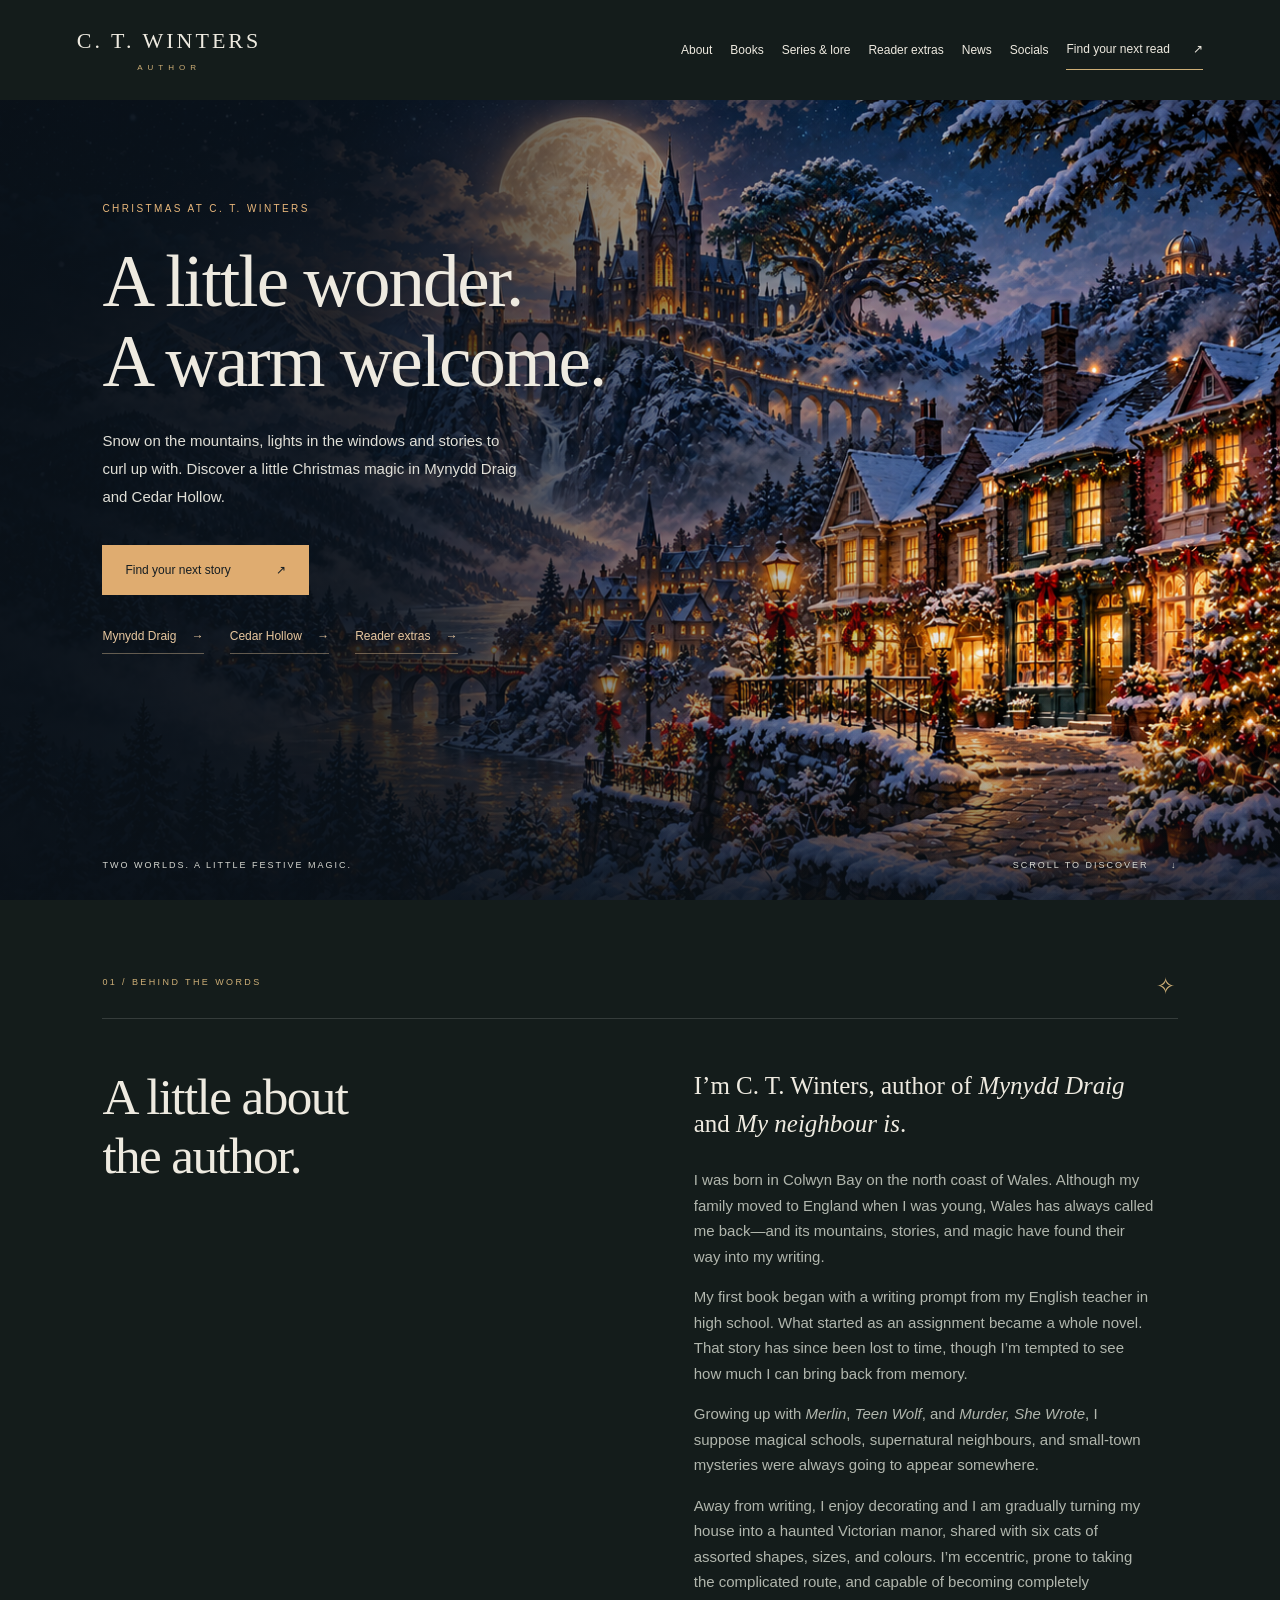
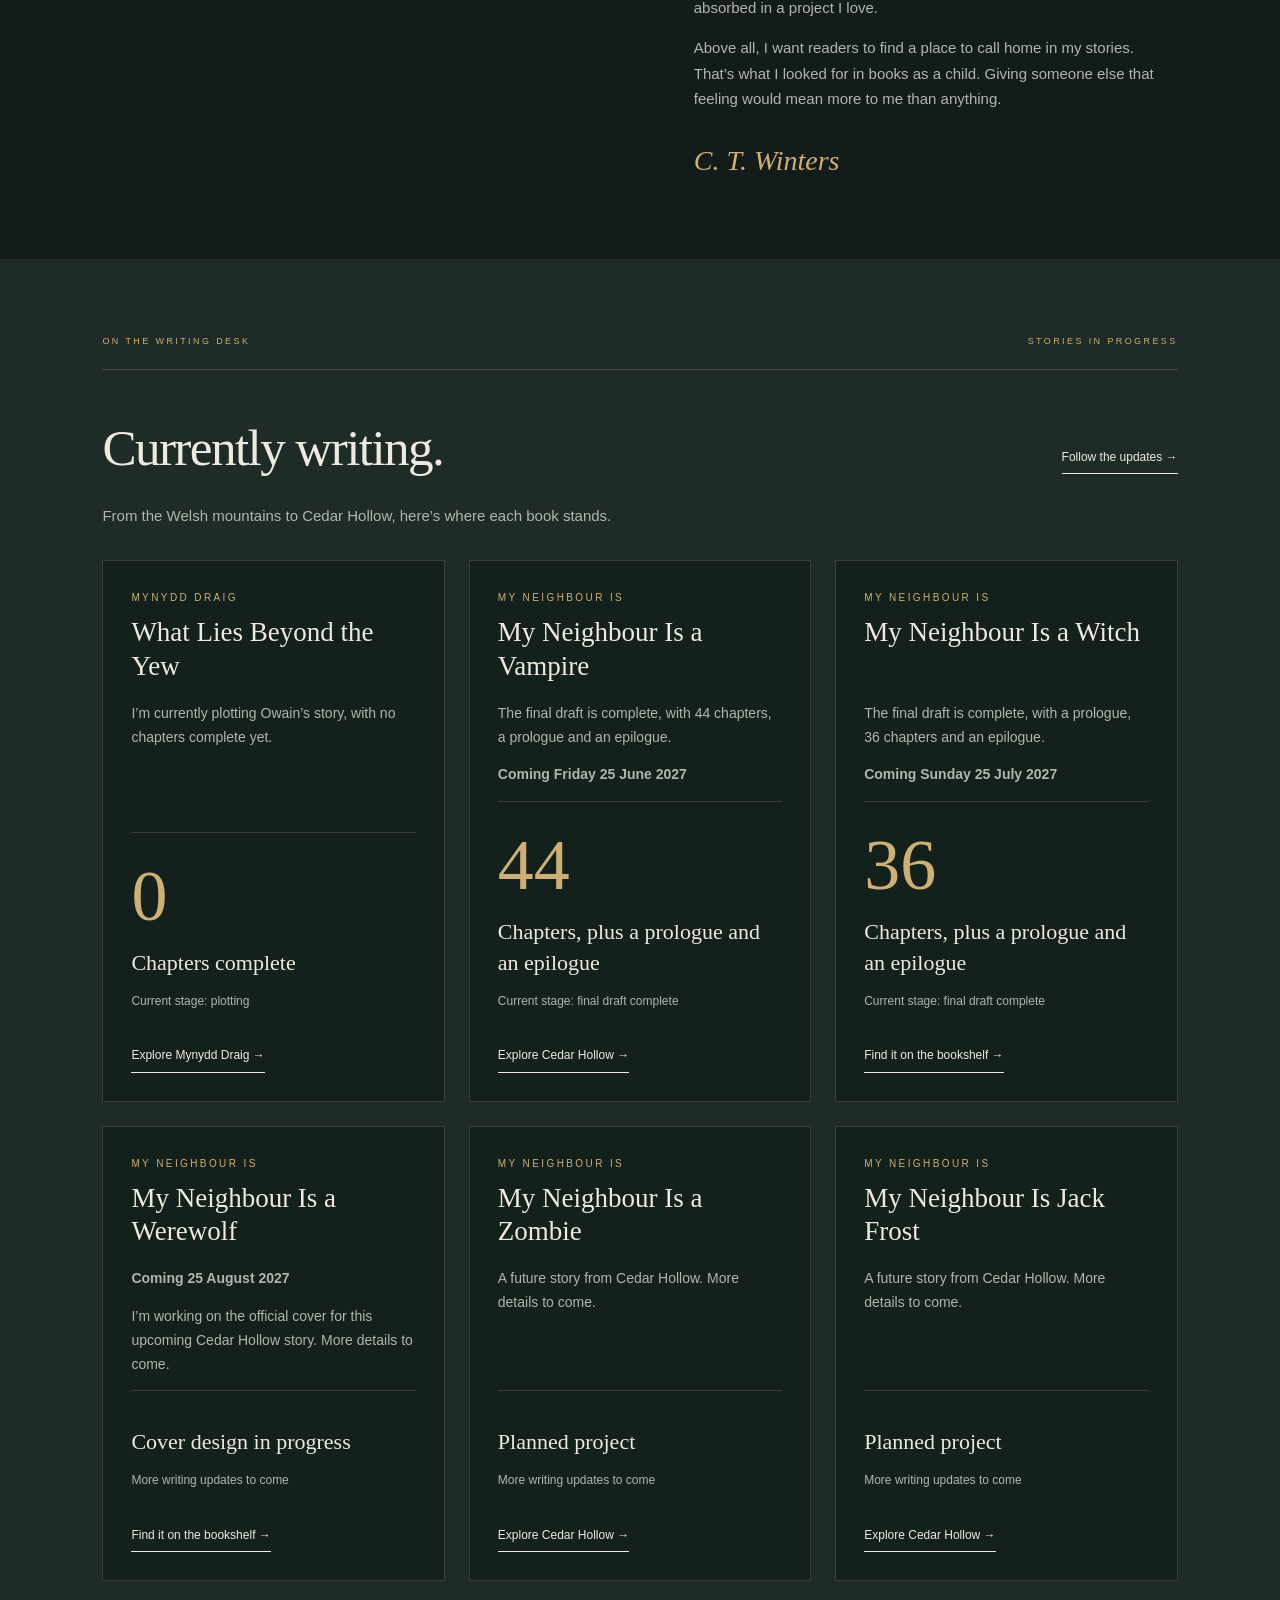
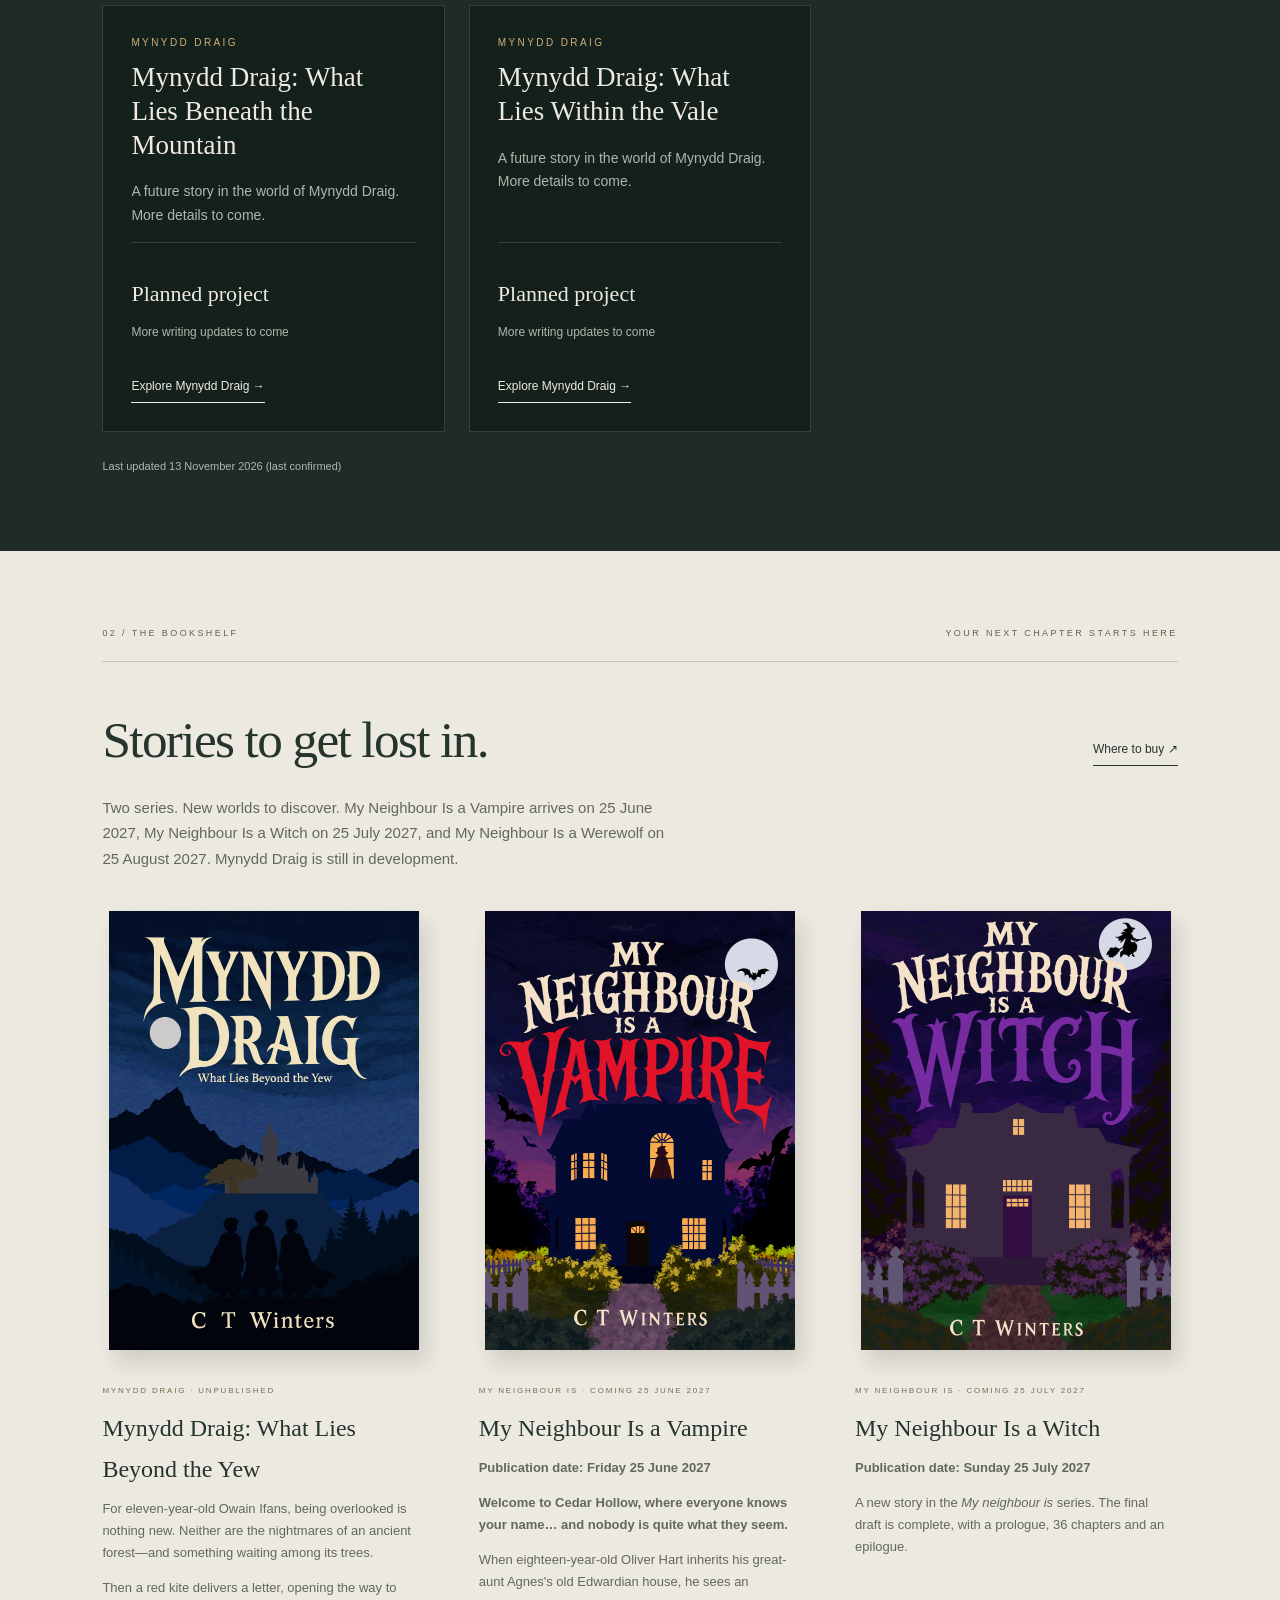
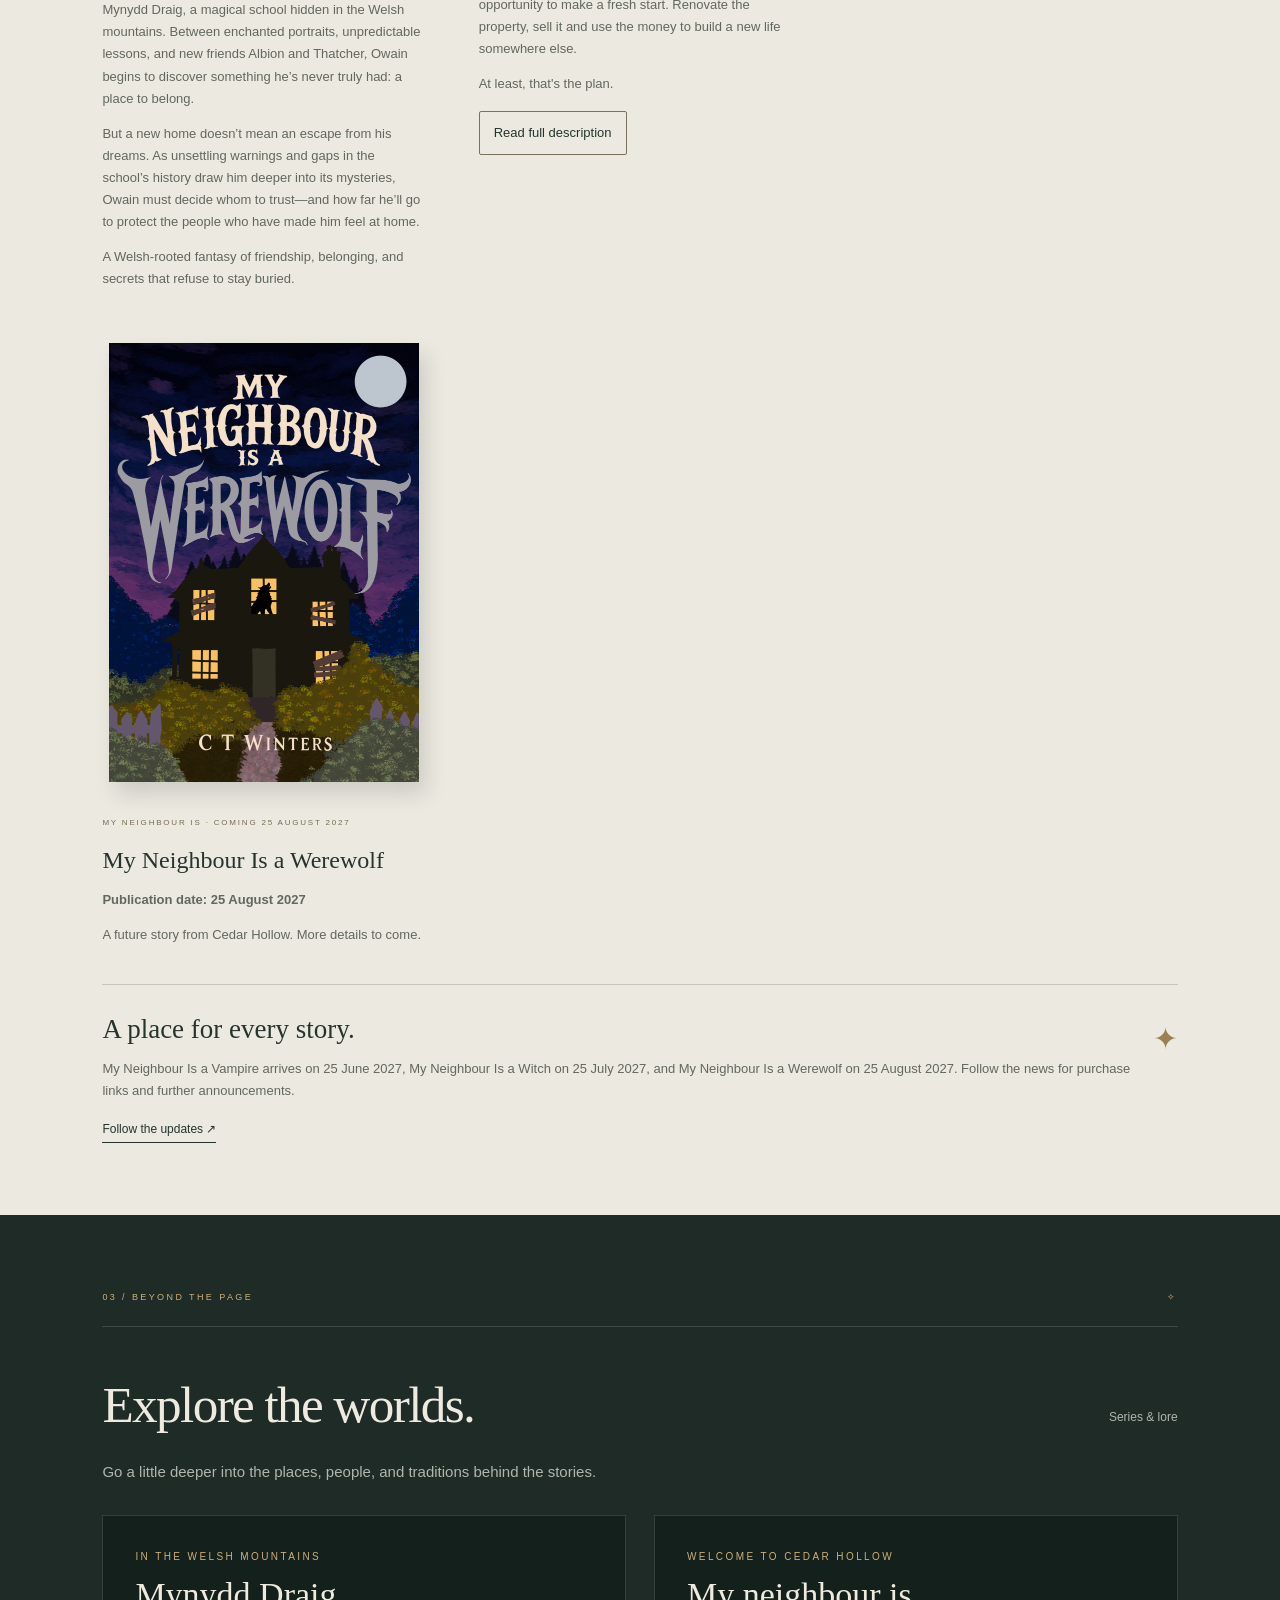
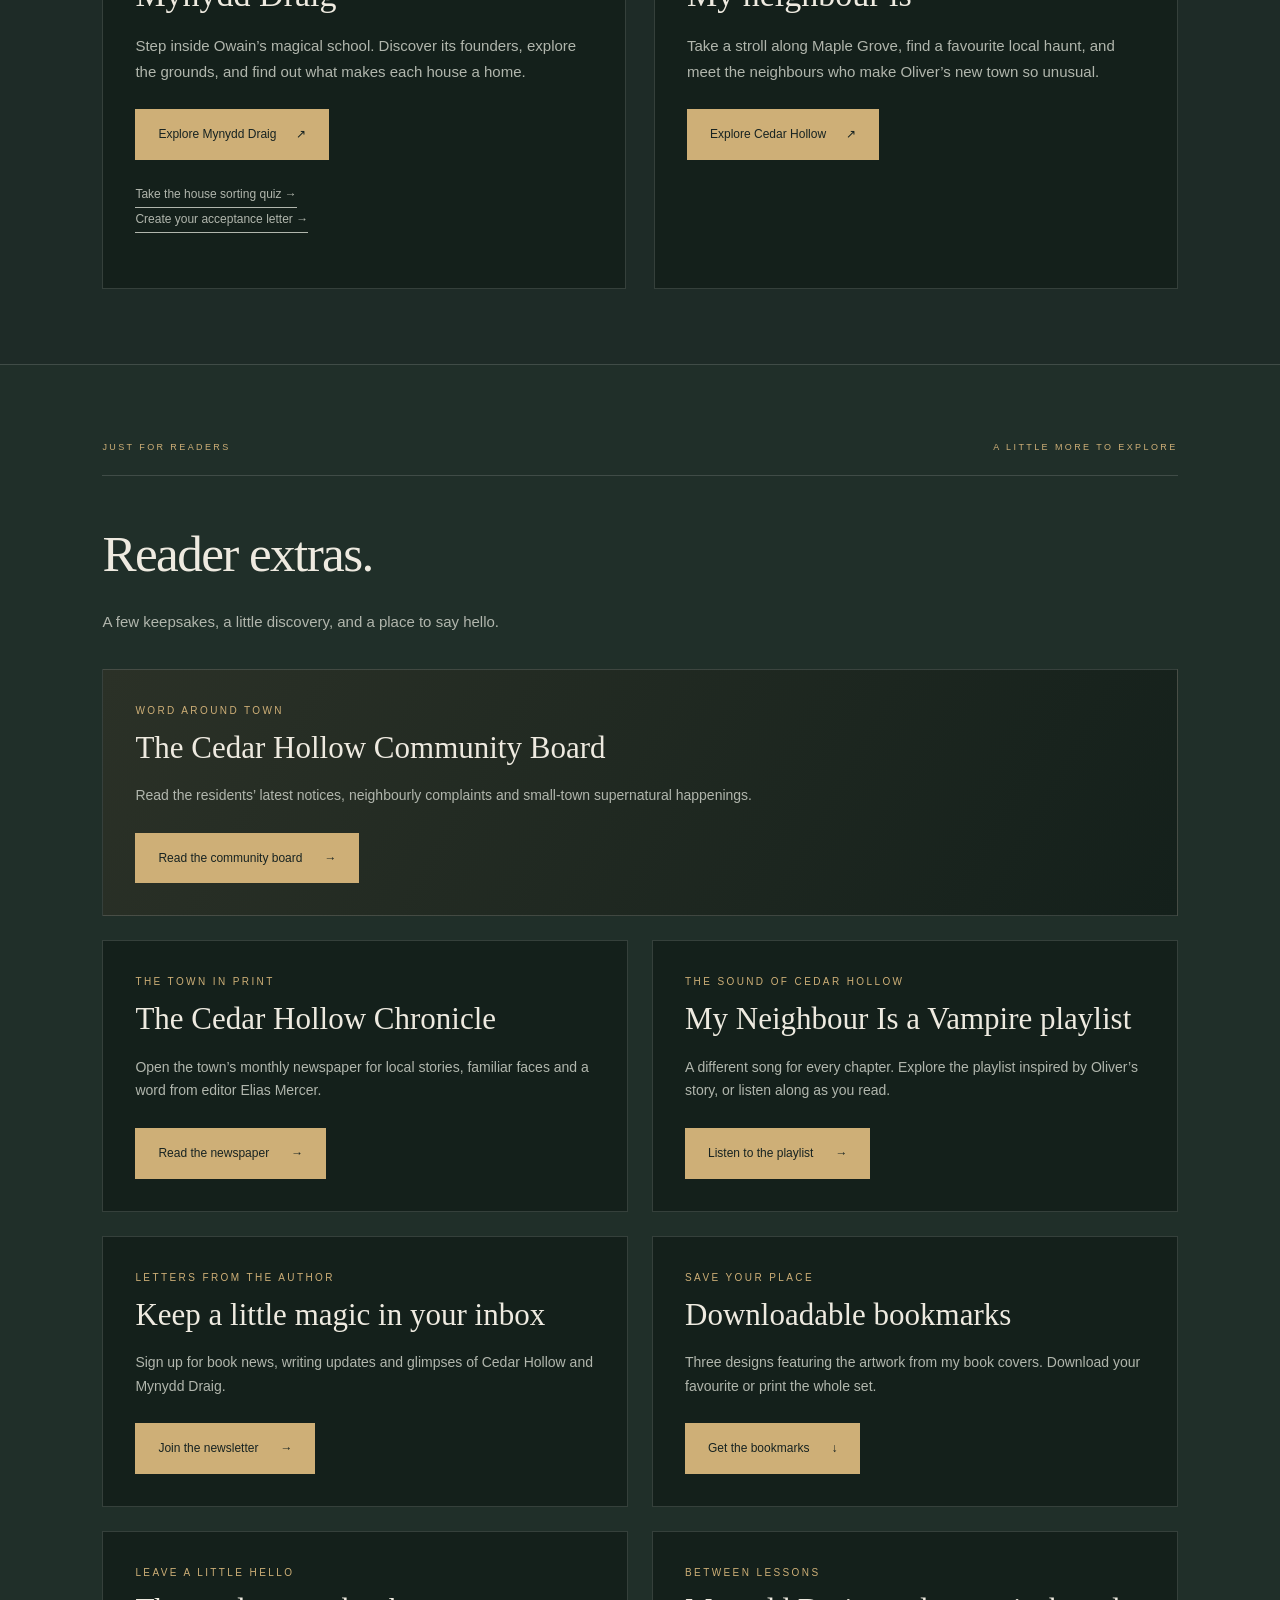
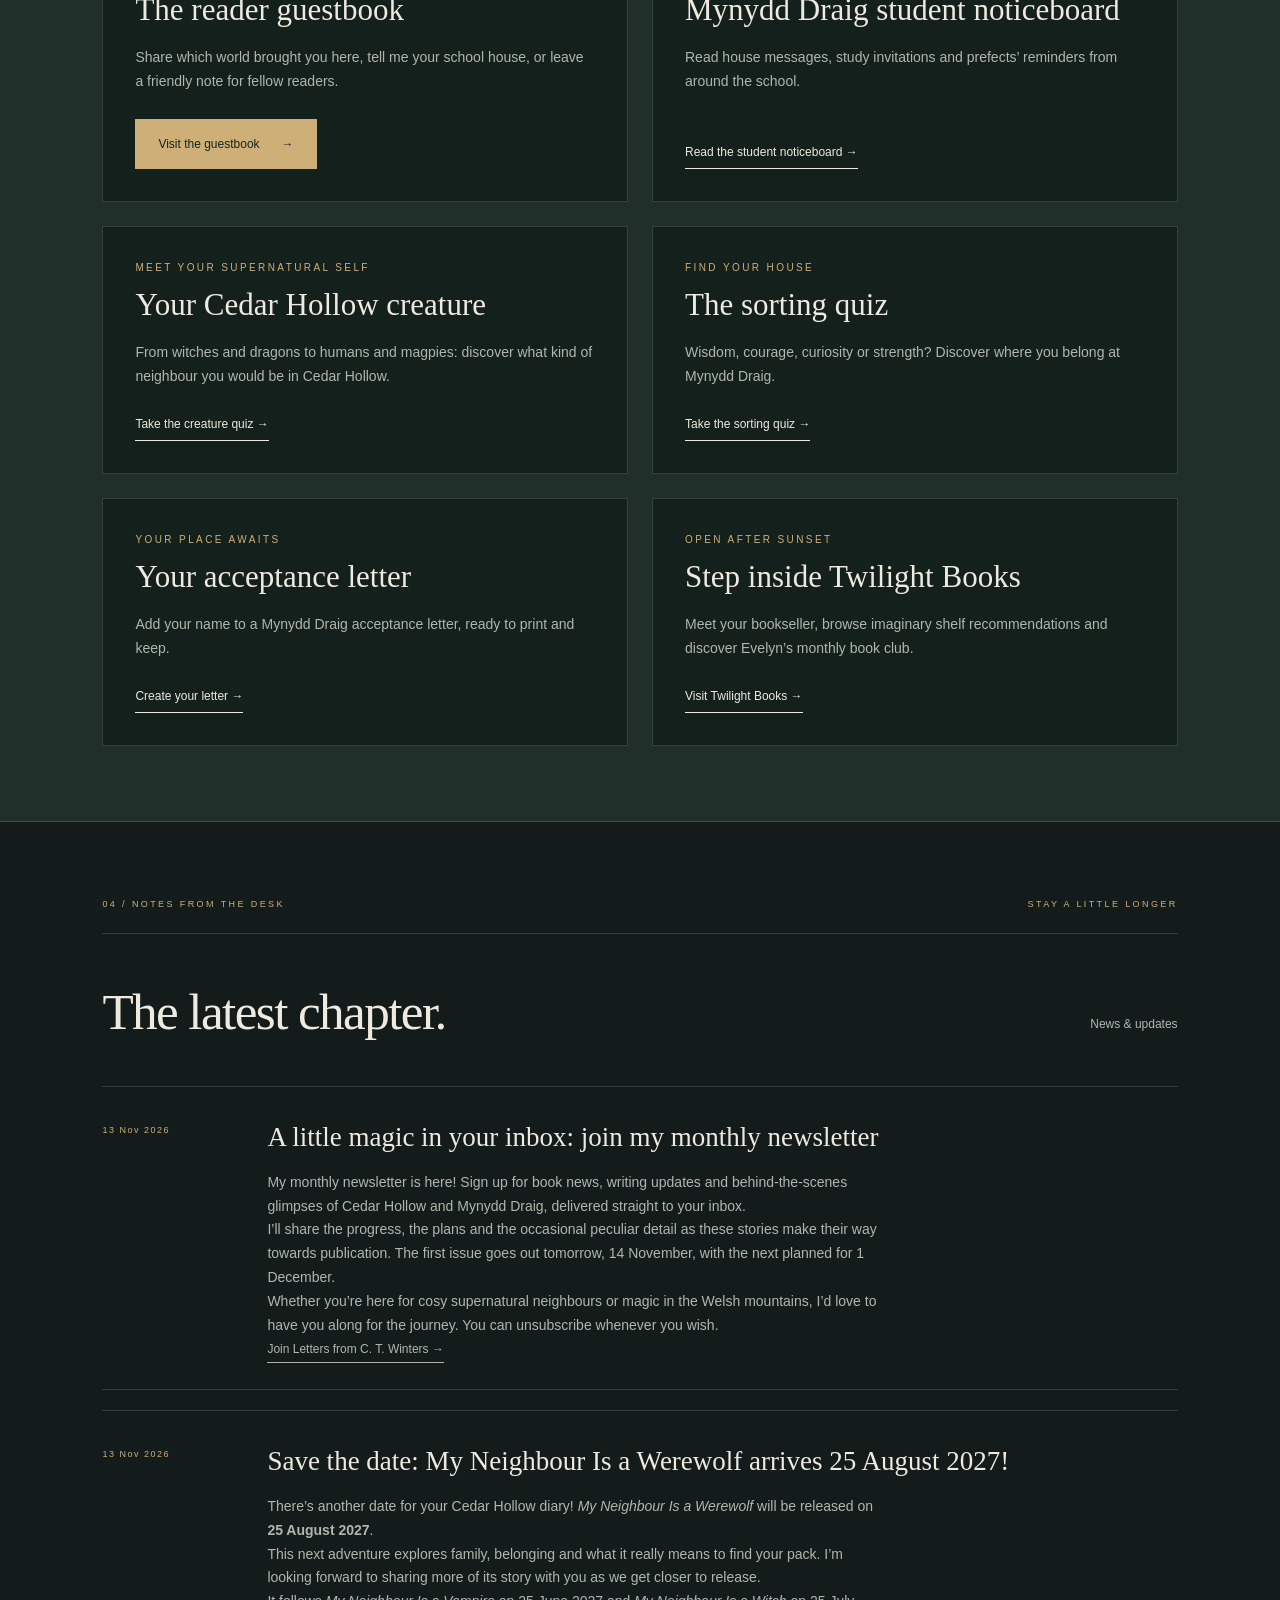
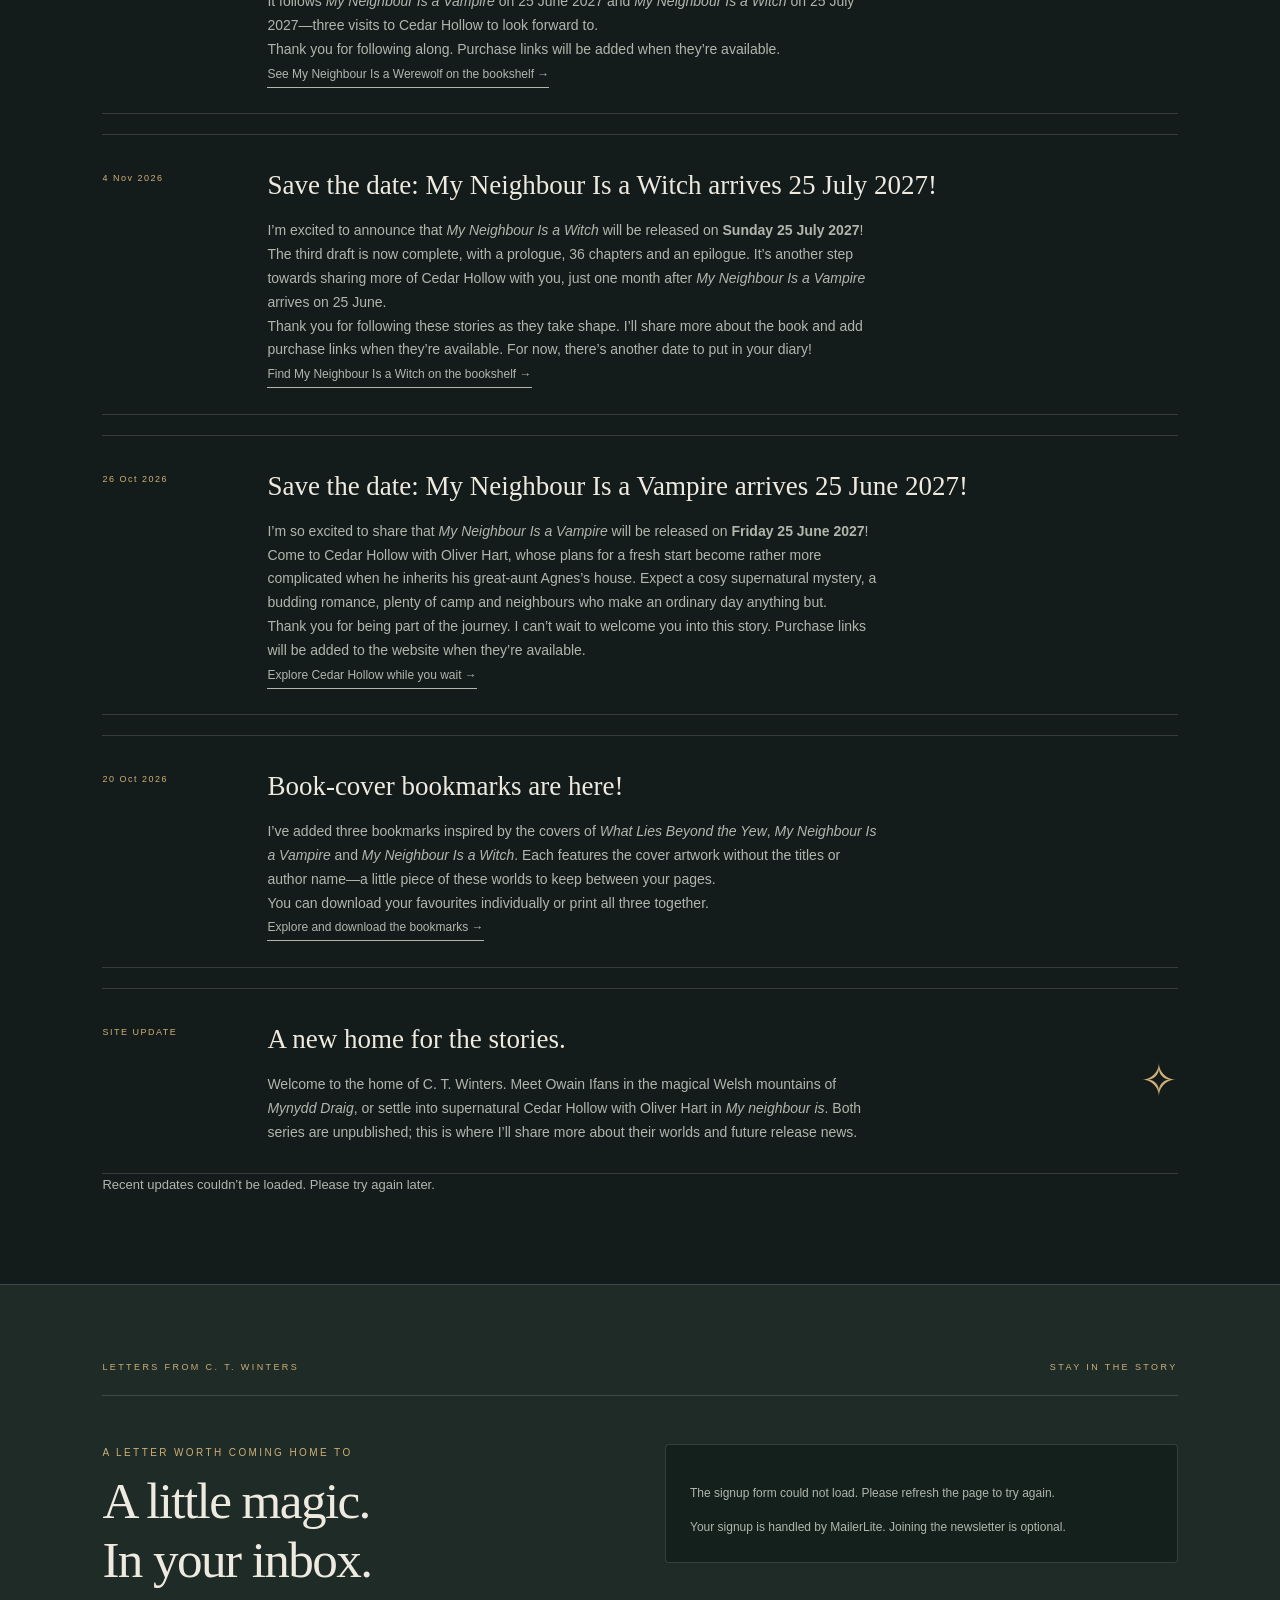
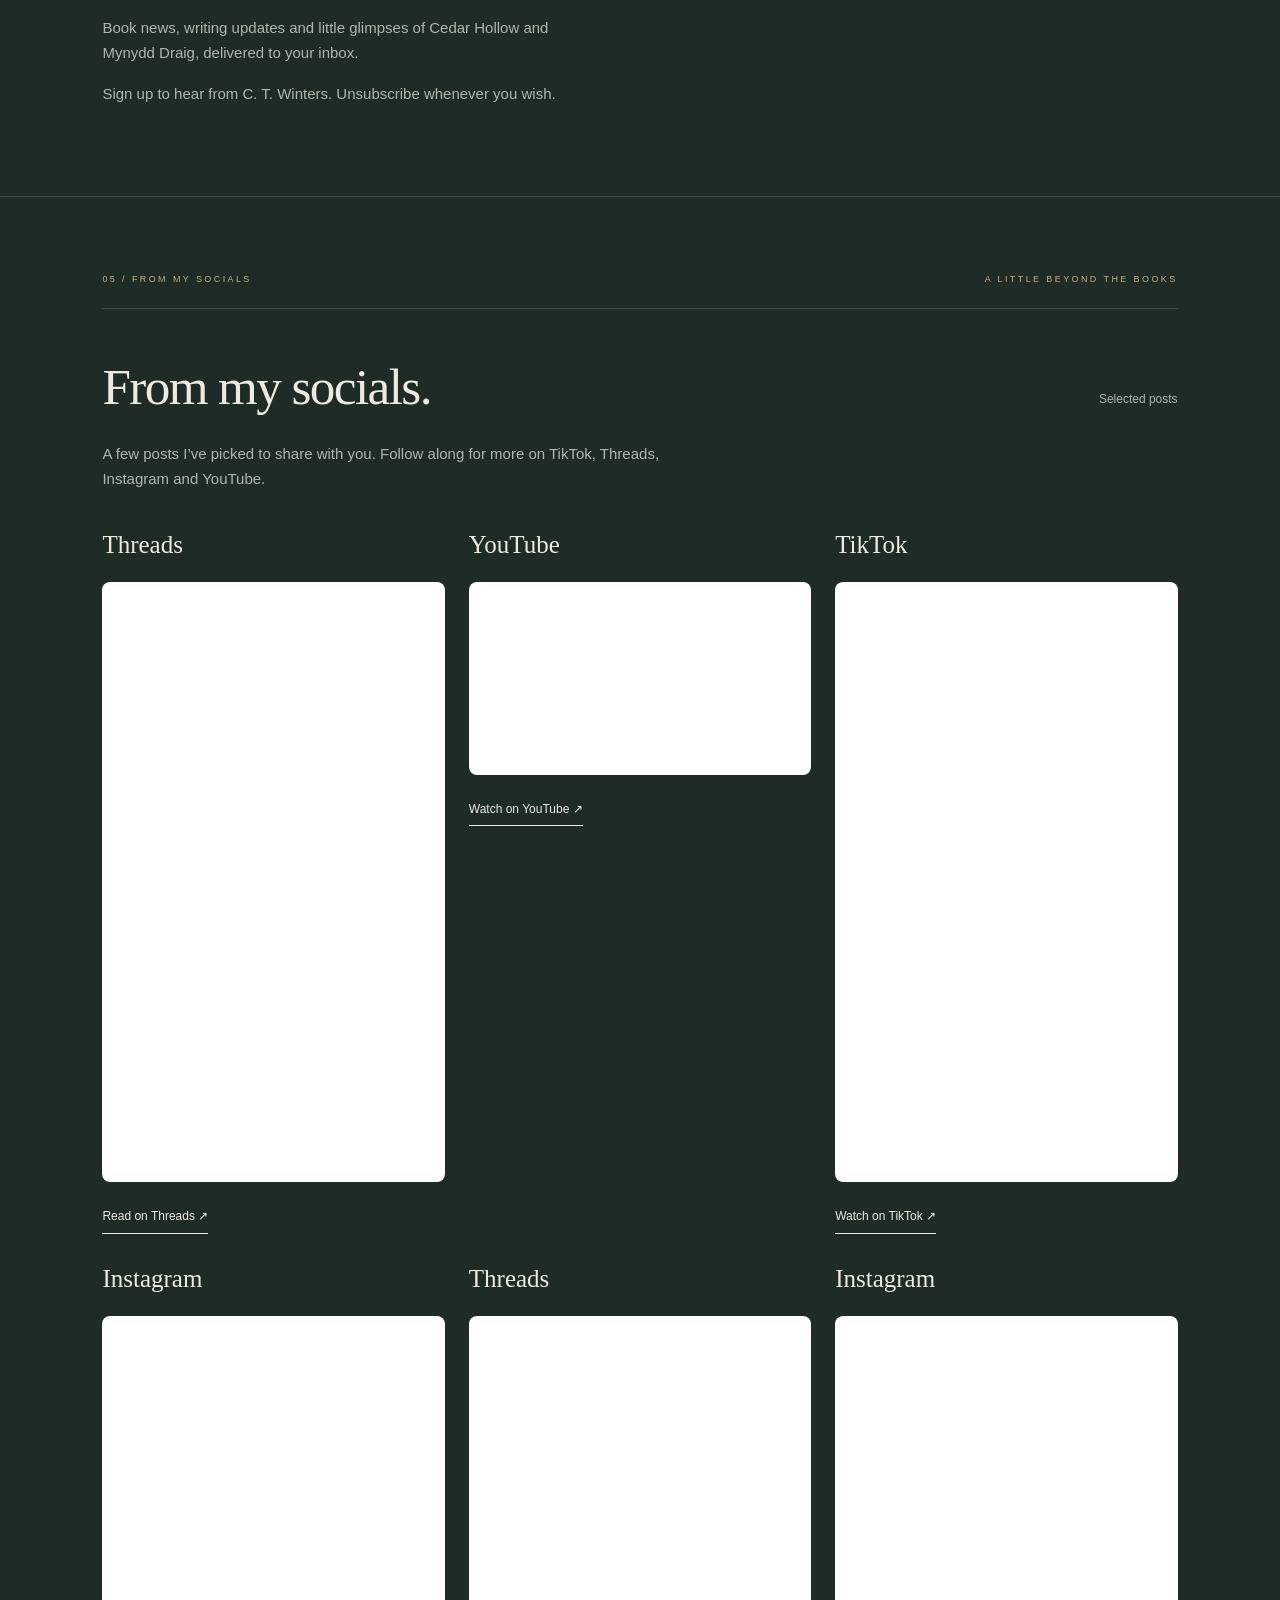
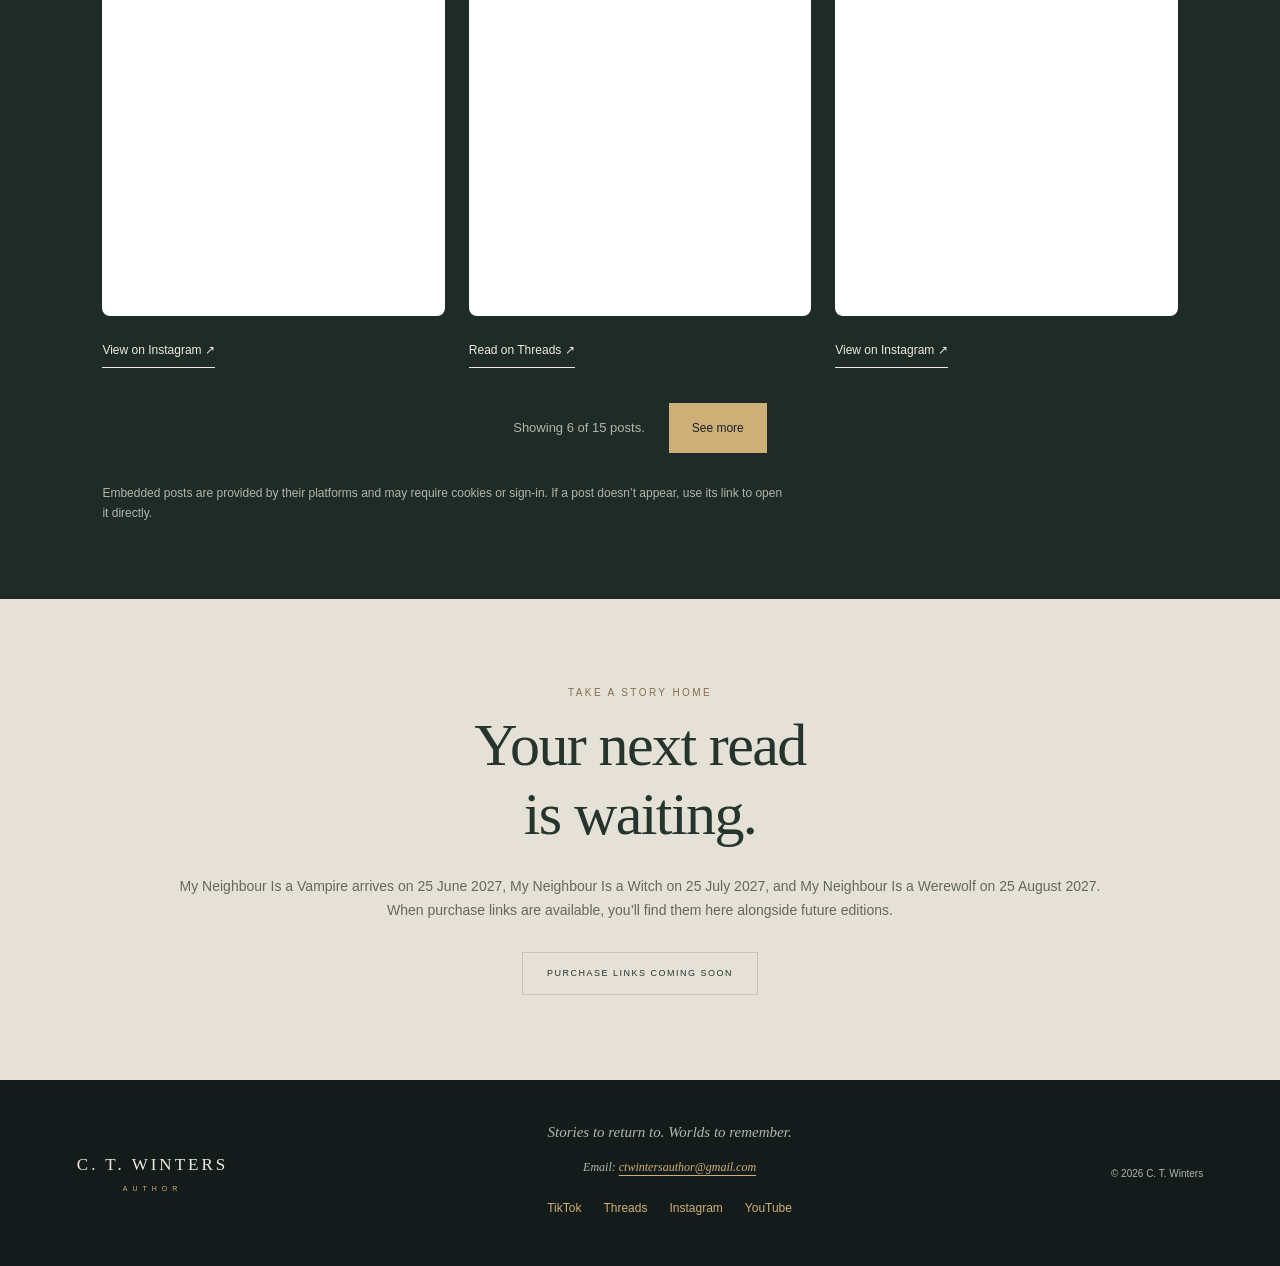
==== commit 4a3ce9bc: "Introduce monthly author newsletter in website news" ====
--- a/index.html
+++ b/index.html
@@ -80,7 +80,7 @@
 <article class="reader-extra-card"><p class="eyebrow">YOUR PLACE AWAITS</p><h3>Your acceptance letter</h3><p>Add your name to a Mynydd Draig acceptance letter, ready to print and keep.</p><a class="text-link" href="acceptance-letter.html">Create your letter →</a></article>
 <article class="reader-extra-card"><p class="eyebrow">OPEN AFTER SUNSET</p><h3>Step inside Twilight Books</h3><p>Meet your bookseller, browse imaginary shelf recommendations and discover Evelyn’s monthly book club.</p><a class="text-link" href="twilight-books.html">Visit Twilight Books →</a></article>
 </div></section>
-    <section class="news section" id="news"><div class="section-label"><span>04 / NOTES FROM THE DESK</span><span>STAY A LITTLE LONGER</span></div><div class="section-heading"><h2>The latest chapter.</h2><span class="muted">News & updates</span></div><div id="news-posts"><article class="news-item" data-local-news><time class="news-tag" datetime="2026-11-13">13 Nov 2026</time><div><h3>Save the date: My Neighbour Is a Werewolf arrives 25 August 2027!</h3><p class="news-body">There’s another date for your Cedar Hollow diary! <em>My Neighbour Is a Werewolf</em> will be released on <strong>25 August 2027</strong>.</p><p>This next adventure explores family, belonging and what it really means to find your pack. I’m looking forward to sharing more of its story with you as we get closer to release.</p><p>It follows <em>My Neighbour Is a Vampire</em> on 25 June 2027 and <em>My Neighbour Is a Witch</em> on 25 July 2027—three visits to Cedar Hollow to look forward to.</p><p>Thank you for following along. Purchase links will be added when they’re available.</p><p><a class="text-link" href="#werewolf-book">See My Neighbour Is a Werewolf on the bookshelf →</a></p></div></article><article class="news-item" data-local-news><time class="news-tag" datetime="2026-11-04">4 Nov 2026</time><div><h3>Save the date: My Neighbour Is a Witch arrives 25 July 2027!</h3><p class="news-body">I’m excited to announce that <em>My Neighbour Is a Witch</em> will be released on <strong>Sunday 25 July 2027</strong>!</p><p>The third draft is now complete, with a prologue, 36 chapters and an epilogue. It’s another step towards sharing more of Cedar Hollow with you, just one month after <em>My Neighbour Is a Vampire</em> arrives on 25 June.</p><p>Thank you for following these stories as they take shape. I’ll share more about the book and add purchase links when they’re available. For now, there’s another date to put in your diary!</p><p><a class="text-link" href="#witch-book">Find My Neighbour Is a Witch on the bookshelf →</a></p></div></article><article class="news-item" data-local-news><time class="news-tag" datetime="2026-10-26">26 Oct 2026</time><div><h3>Save the date: My Neighbour Is a Vampire arrives 25 June 2027!</h3><p class="news-body">I’m so excited to share that <em>My Neighbour Is a Vampire</em> will be released on <strong>Friday 25 June 2027</strong>!</p><p>Come to Cedar Hollow with Oliver Hart, whose plans for a fresh start become rather more complicated when he inherits his great-aunt Agnes’s house. Expect a cosy supernatural mystery, a budding romance, plenty of camp and neighbours who make an ordinary day anything but.</p><p>Thank you for being part of the journey. I can’t wait to welcome you into this story. Purchase links will be added to the website when they’re available.</p><p><a class="text-link" href="my-neighbour-is.html">Explore Cedar Hollow while you wait →</a></p></div></article><article class="news-item" data-local-news><time class="news-tag" datetime="2026-10-20">20 Oct 2026</time><div><h3>Book-cover bookmarks are here!</h3><p class="news-body">I’ve added three bookmarks inspired by the covers of <em>What Lies Beyond the Yew</em>, <em>My Neighbour Is a Vampire</em> and <em>My Neighbour Is a Witch</em>. Each features the cover artwork without the titles or author name—a little piece of these worlds to keep between your pages.</p><p>You can download your favourites individually or print all three together. <a class="text-link" href="bookmarks.html">Explore and download the bookmarks →</a></p></div></article><article class="news-item" data-welcome-post><div class="news-tag">SITE UPDATE</div><div><h3>A new home for the stories.</h3><p>Welcome to the home of C. T. Winters. Meet Owain Ifans in the magical Welsh mountains of <em>Mynydd Draig</em>, or settle into supernatural Cedar Hollow with Oliver Hart in <em>My neighbour is</em>. Both series are unpublished; this is where I’ll share more about their worlds and future release news.</p></div><span class="news-star" aria-hidden="true">✧</span></article></div><div class="news-post-controls" id="news-post-controls" hidden><p id="news-post-count" role="status" aria-live="polite"></p><button class="button" id="toggle-news-posts" type="button" aria-expanded="false" aria-controls="news-posts">See more</button></div><p id="news-status" class="news-status" role="status" hidden></p></section>
+    <section class="news section" id="news"><div class="section-label"><span>04 / NOTES FROM THE DESK</span><span>STAY A LITTLE LONGER</span></div><div class="section-heading"><h2>The latest chapter.</h2><span class="muted">News & updates</span></div><div id="news-posts"><article class="news-item" data-local-news><time class="news-tag" datetime="2026-11-13">13 Nov 2026</time><div><h3>A little magic in your inbox: join my monthly newsletter</h3><p class="news-body">My monthly newsletter is here! Sign up for book news, writing updates and behind-the-scenes glimpses of Cedar Hollow and Mynydd Draig, delivered straight to your inbox.</p><p>I’ll share the progress, the plans and the occasional peculiar detail as these stories make their way towards publication. The first issue goes out tomorrow, 14 November, with the next planned for 1 December.</p><p>Whether you’re here for cosy supernatural neighbours or magic in the Welsh mountains, I’d love to have you along for the journey. You can unsubscribe whenever you wish.</p><p><a class="text-link" href="#newsletter">Join Letters from C. T. Winters →</a></p></div></article><article class="news-item" data-local-news><time class="news-tag" datetime="2026-11-13">13 Nov 2026</time><div><h3>Save the date: My Neighbour Is a Werewolf arrives 25 August 2027!</h3><p class="news-body">There’s another date for your Cedar Hollow diary! <em>My Neighbour Is a Werewolf</em> will be released on <strong>25 August 2027</strong>.</p><p>This next adventure explores family, belonging and what it really means to find your pack. I’m looking forward to sharing more of its story with you as we get closer to release.</p><p>It follows <em>My Neighbour Is a Vampire</em> on 25 June 2027 and <em>My Neighbour Is a Witch</em> on 25 July 2027—three visits to Cedar Hollow to look forward to.</p><p>Thank you for following along. Purchase links will be added when they’re available.</p><p><a class="text-link" href="#werewolf-book">See My Neighbour Is a Werewolf on the bookshelf →</a></p></div></article><article class="news-item" data-local-news><time class="news-tag" datetime="2026-11-04">4 Nov 2026</time><div><h3>Save the date: My Neighbour Is a Witch arrives 25 July 2027!</h3><p class="news-body">I’m excited to announce that <em>My Neighbour Is a Witch</em> will be released on <strong>Sunday 25 July 2027</strong>!</p><p>The third draft is now complete, with a prologue, 36 chapters and an epilogue. It’s another step towards sharing more of Cedar Hollow with you, just one month after <em>My Neighbour Is a Vampire</em> arrives on 25 June.</p><p>Thank you for following these stories as they take shape. I’ll share more about the book and add purchase links when they’re available. For now, there’s another date to put in your diary!</p><p><a class="text-link" href="#witch-book">Find My Neighbour Is a Witch on the bookshelf →</a></p></div></article><article class="news-item" data-local-news><time class="news-tag" datetime="2026-10-26">26 Oct 2026</time><div><h3>Save the date: My Neighbour Is a Vampire arrives 25 June 2027!</h3><p class="news-body">I’m so excited to share that <em>My Neighbour Is a Vampire</em> will be released on <strong>Friday 25 June 2027</strong>!</p><p>Come to Cedar Hollow with Oliver Hart, whose plans for a fresh start become rather more complicated when he inherits his great-aunt Agnes’s house. Expect a cosy supernatural mystery, a budding romance, plenty of camp and neighbours who make an ordinary day anything but.</p><p>Thank you for being part of the journey. I can’t wait to welcome you into this story. Purchase links will be added to the website when they’re available.</p><p><a class="text-link" href="my-neighbour-is.html">Explore Cedar Hollow while you wait →</a></p></div></article><article class="news-item" data-local-news><time class="news-tag" datetime="2026-10-20">20 Oct 2026</time><div><h3>Book-cover bookmarks are here!</h3><p class="news-body">I’ve added three bookmarks inspired by the covers of <em>What Lies Beyond the Yew</em>, <em>My Neighbour Is a Vampire</em> and <em>My Neighbour Is a Witch</em>. Each features the cover artwork without the titles or author name—a little piece of these worlds to keep between your pages.</p><p>You can download your favourites individually or print all three together. <a class="text-link" href="bookmarks.html">Explore and download the bookmarks →</a></p></div></article><article class="news-item" data-welcome-post><div class="news-tag">SITE UPDATE</div><div><h3>A new home for the stories.</h3><p>Welcome to the home of C. T. Winters. Meet Owain Ifans in the magical Welsh mountains of <em>Mynydd Draig</em>, or settle into supernatural Cedar Hollow with Oliver Hart in <em>My neighbour is</em>. Both series are unpublished; this is where I’ll share more about their worlds and future release news.</p></div><span class="news-star" aria-hidden="true">✧</span></article></div><div class="news-post-controls" id="news-post-controls" hidden><p id="news-post-count" role="status" aria-live="polite"></p><button class="button" id="toggle-news-posts" type="button" aria-expanded="false" aria-controls="news-posts">See more</button></div><p id="news-status" class="news-status" role="status" hidden></p></section>
     <section class="newsletter section" id="newsletter" aria-labelledby="newsletter-heading"><div class="section-label"><span>LETTERS FROM C. T. WINTERS</span><span>STAY IN THE STORY</span></div><div class="newsletter-layout"><div class="newsletter-copy"><p class="eyebrow">A LETTER WORTH COMING HOME TO</p><h2 id="newsletter-heading">A little magic.<br>In your inbox.</h2><p>Book news, writing updates and little glimpses of Cedar Hollow and Mynydd Draig, delivered to your inbox.</p><p>Sign up to hear from C. T. Winters. Unsubscribe whenever you wish.</p></div><div class="newsletter-signup"><div class="ml-embedded" data-form="9YS70A"></div><p id="newsletter-status" class="newsletter-status" role="status" aria-live="polite" hidden>Loading the signup form…</p><noscript><p>Please enable JavaScript to load the newsletter signup form.</p></noscript><p class="newsletter-note">Your signup is handled by MailerLite. Joining the newsletter is optional.</p></div></div></section>
     <section class="socials section" id="socials" aria-labelledby="socials-heading">
       <div class="section-label"><span>05 / FROM MY SOCIALS</span><span>A LITTLE BEYOND THE BOOKS</span></div>
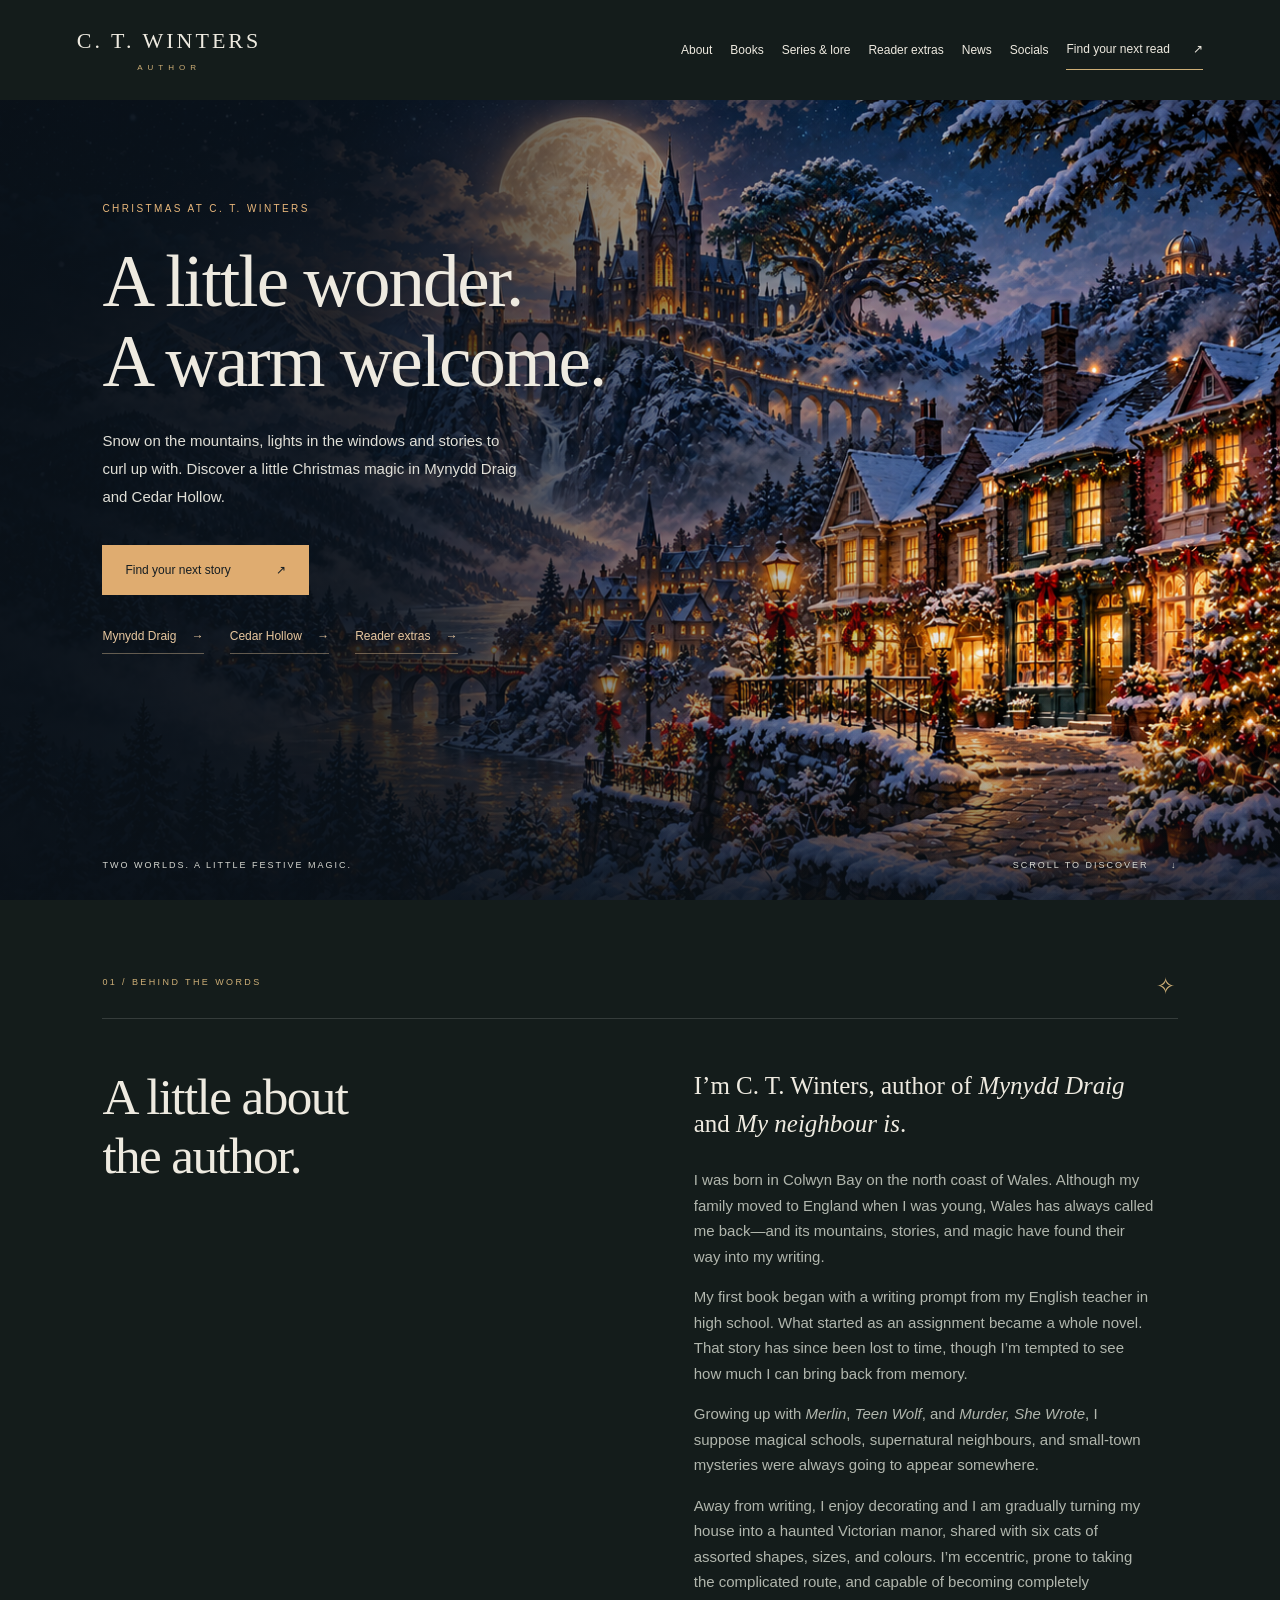
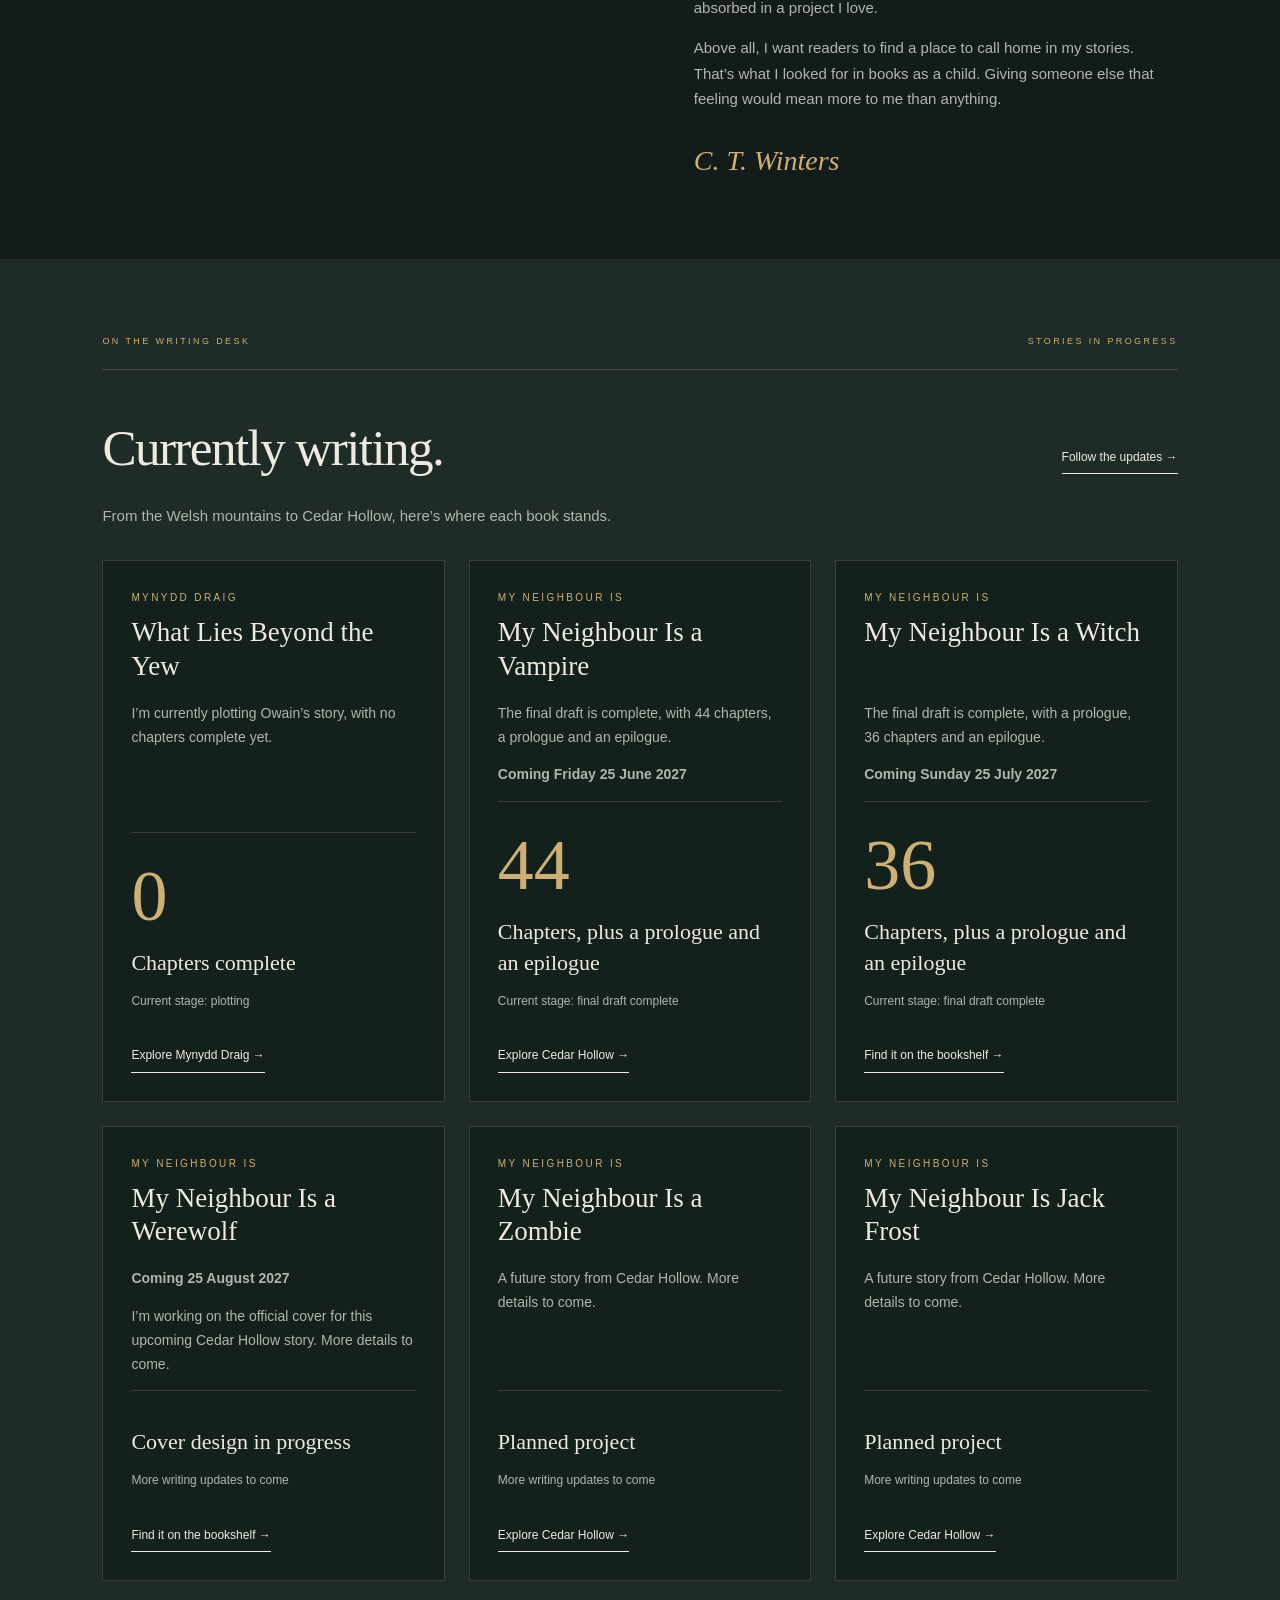
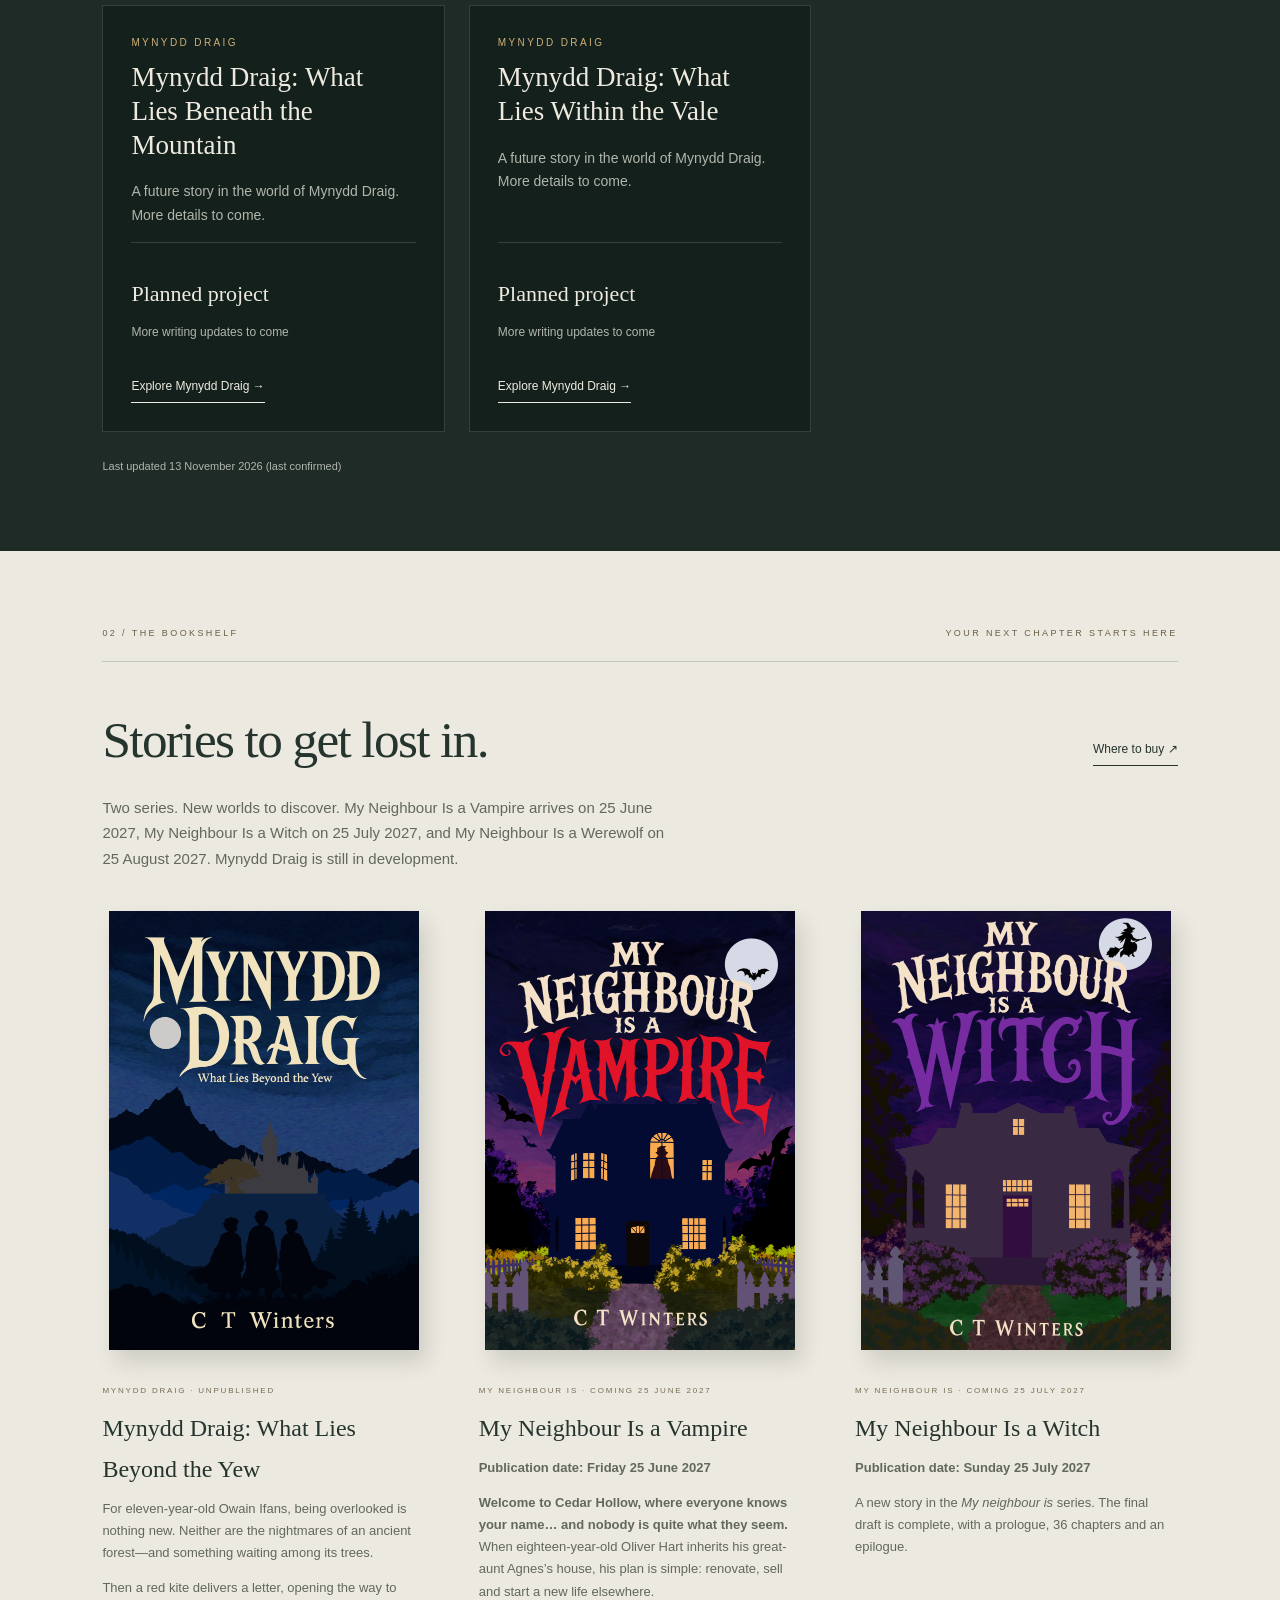
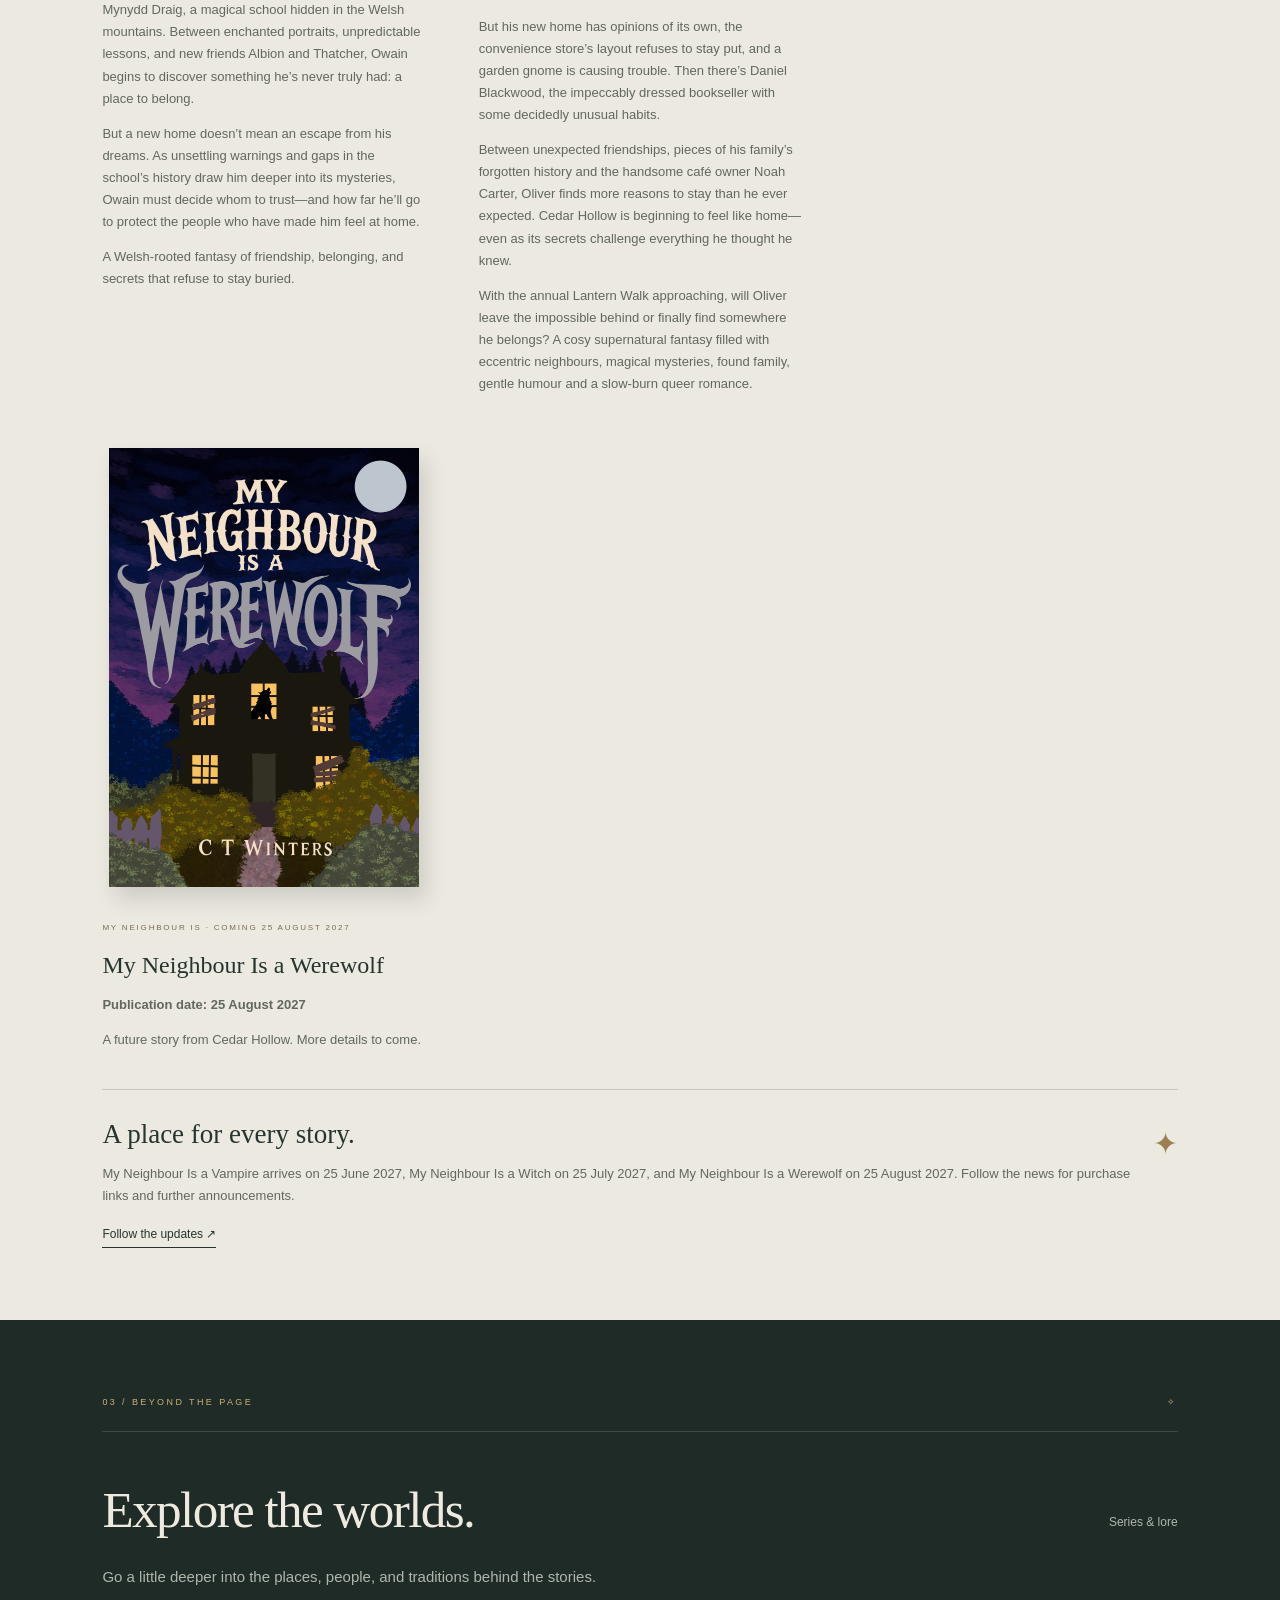
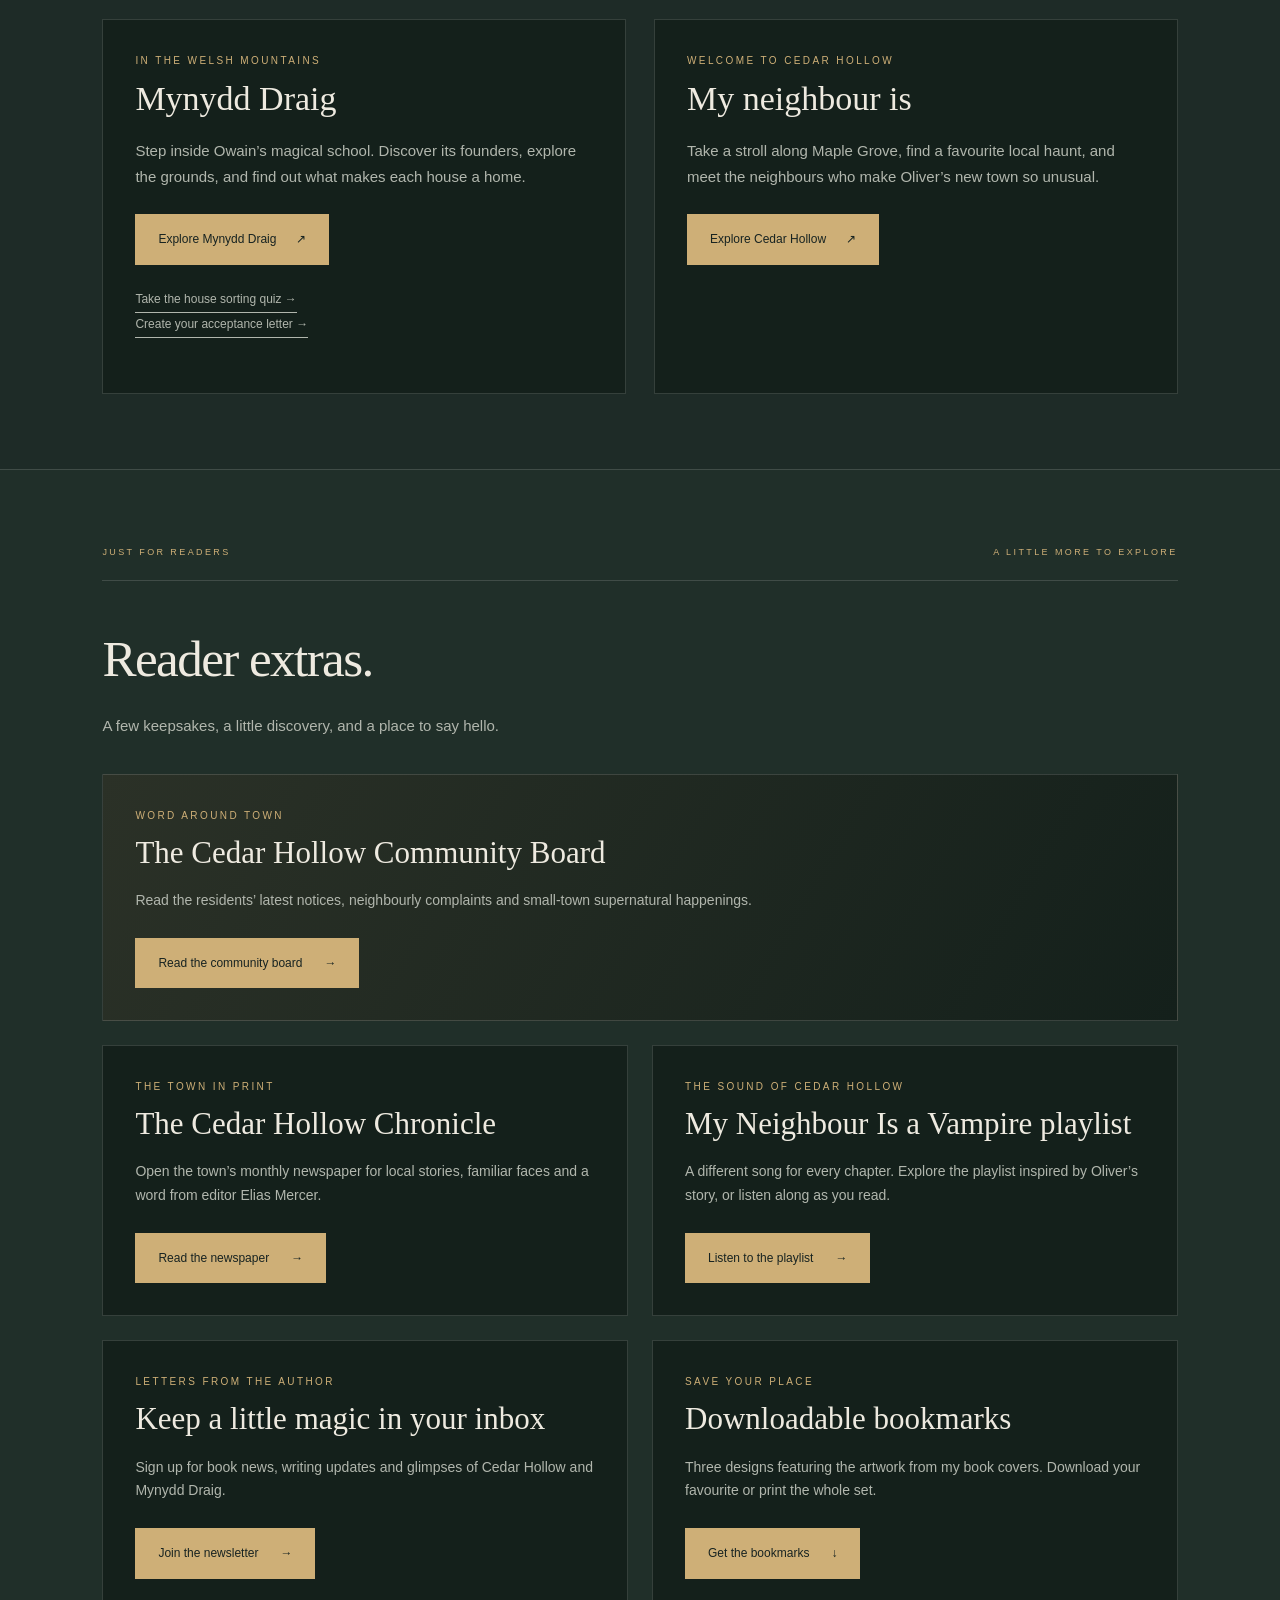
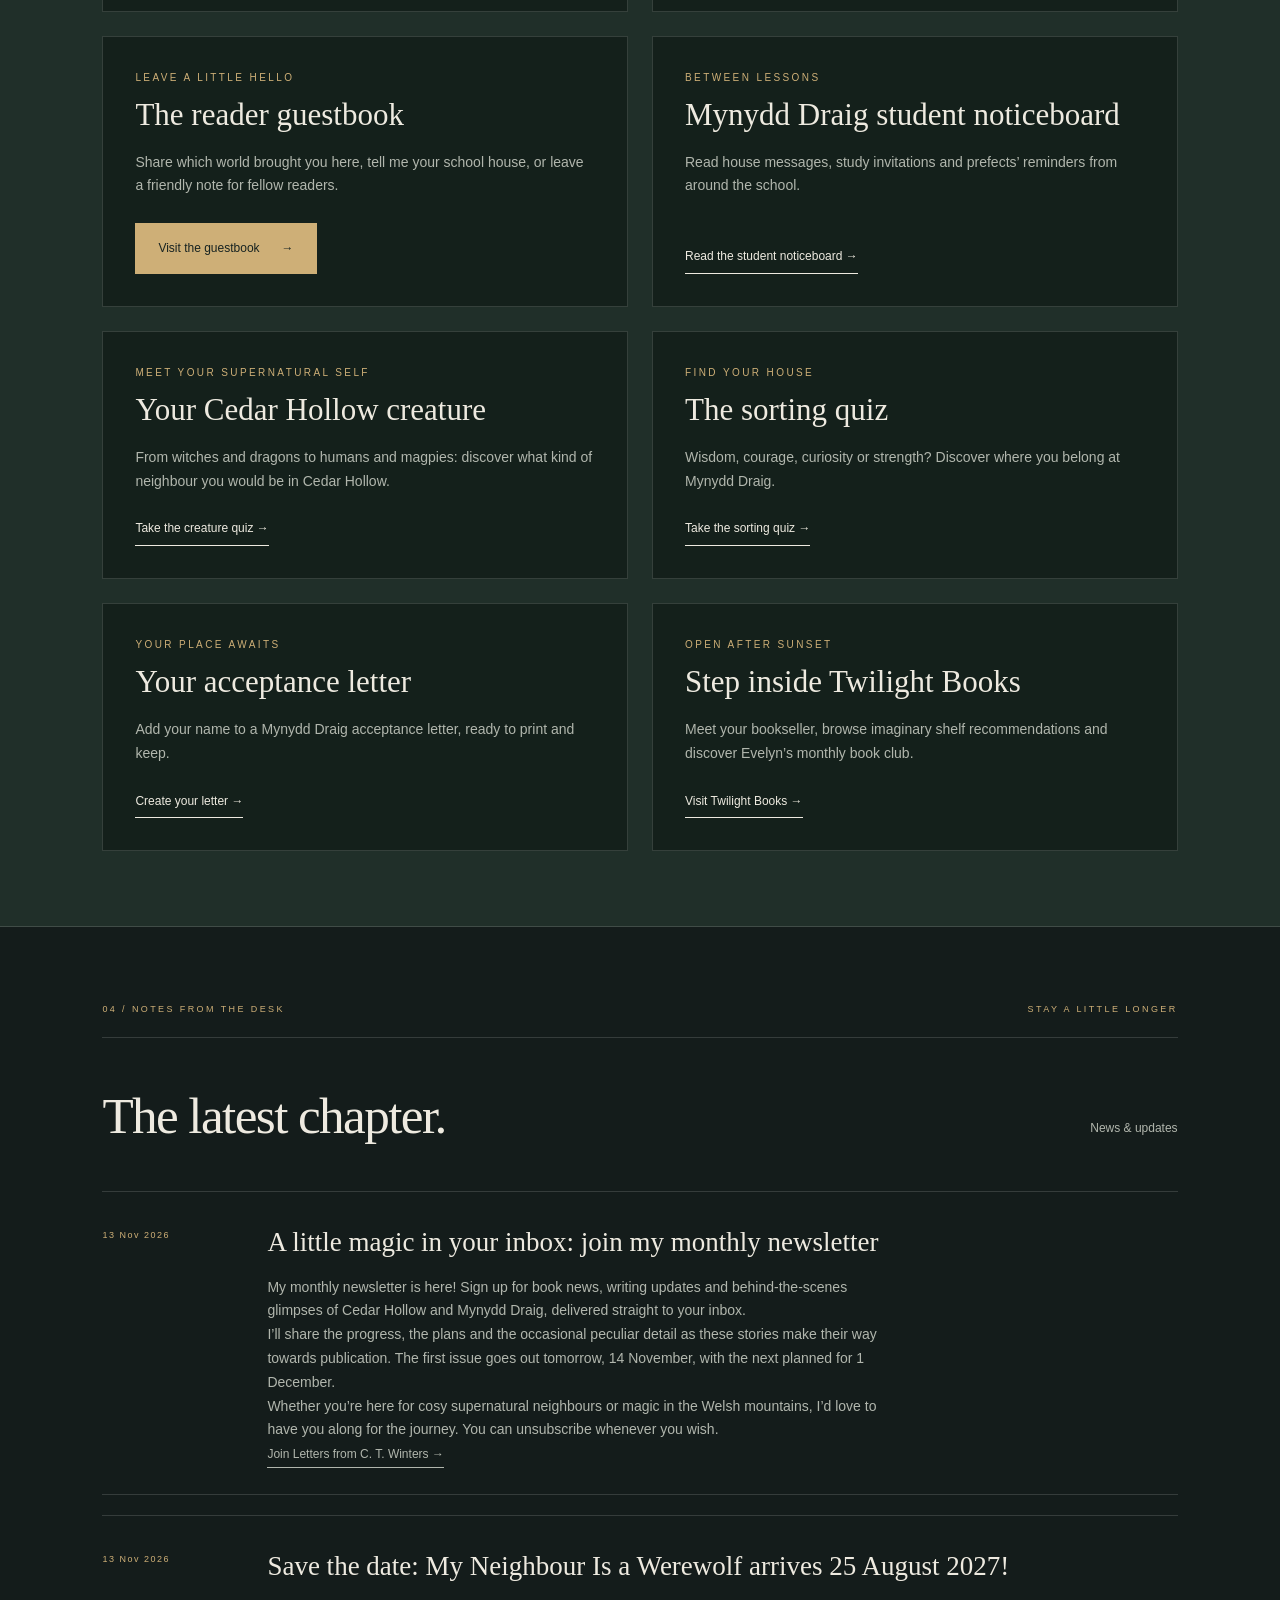
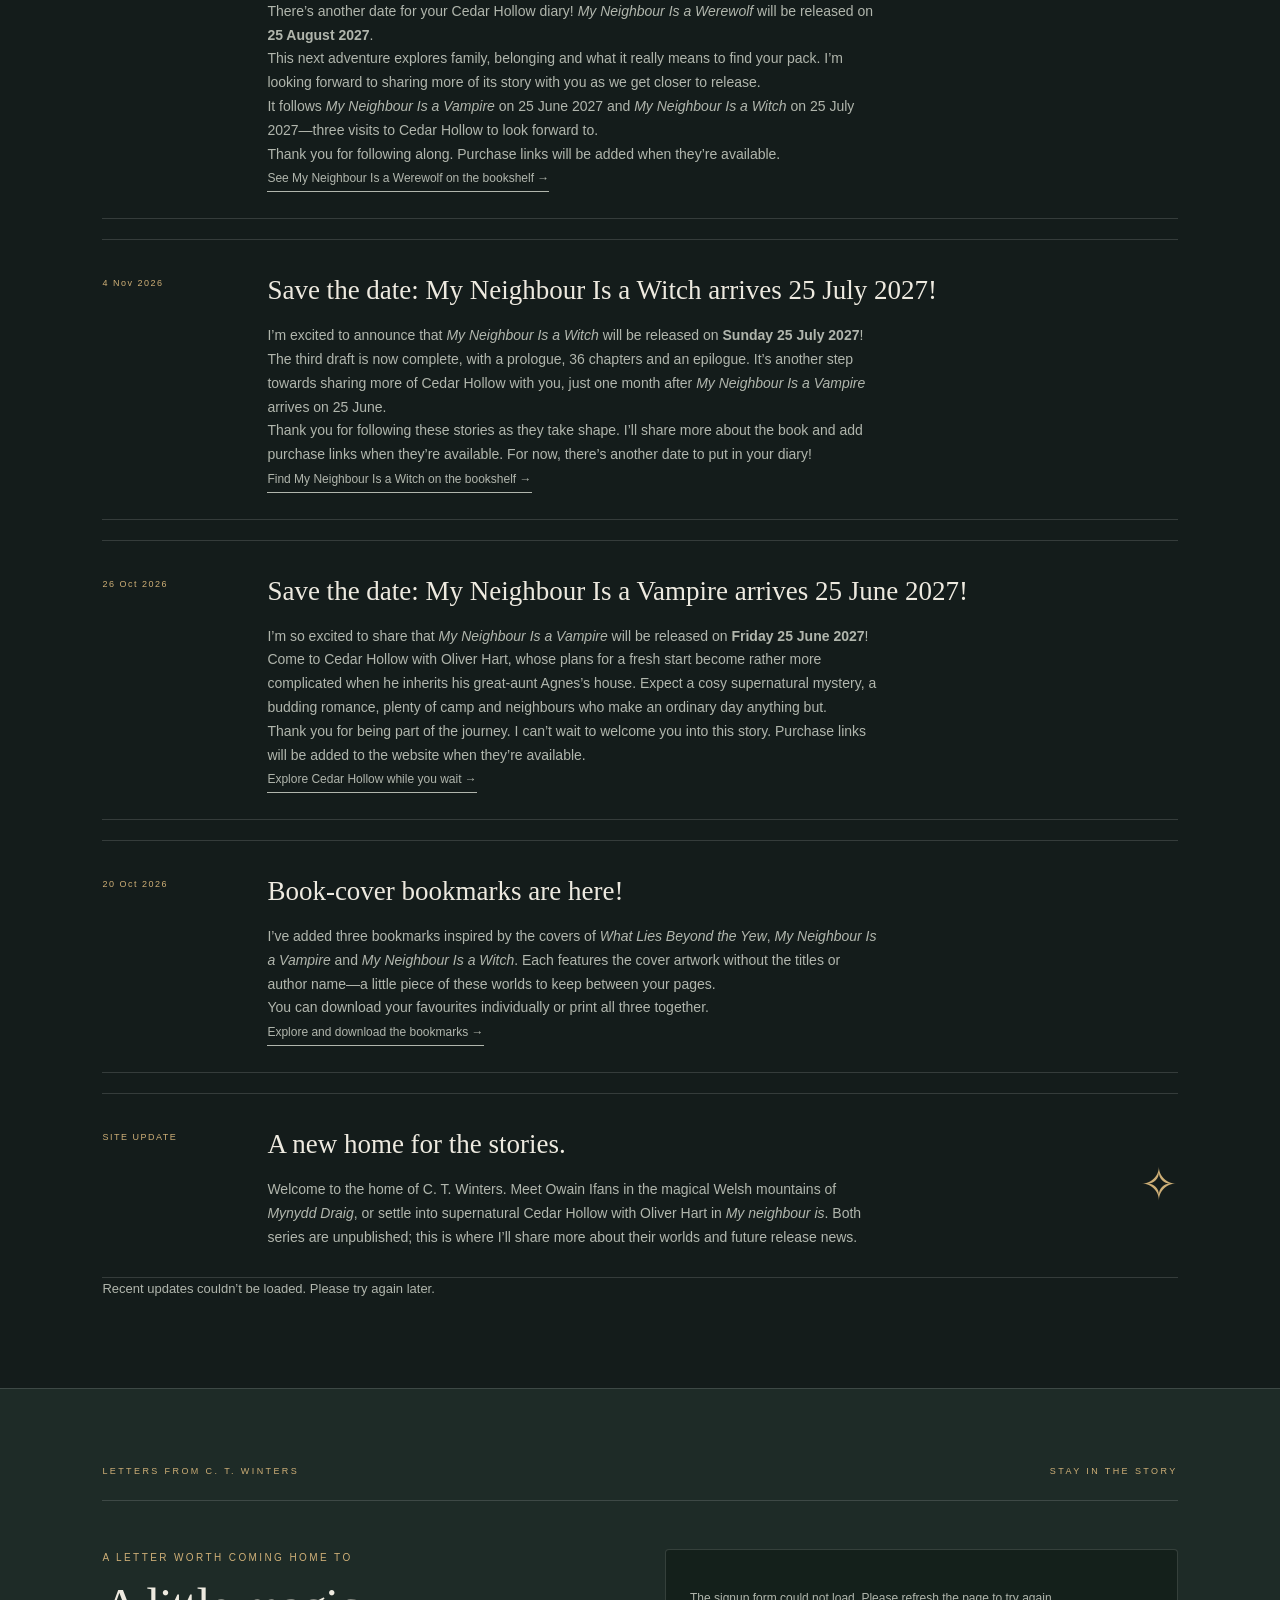
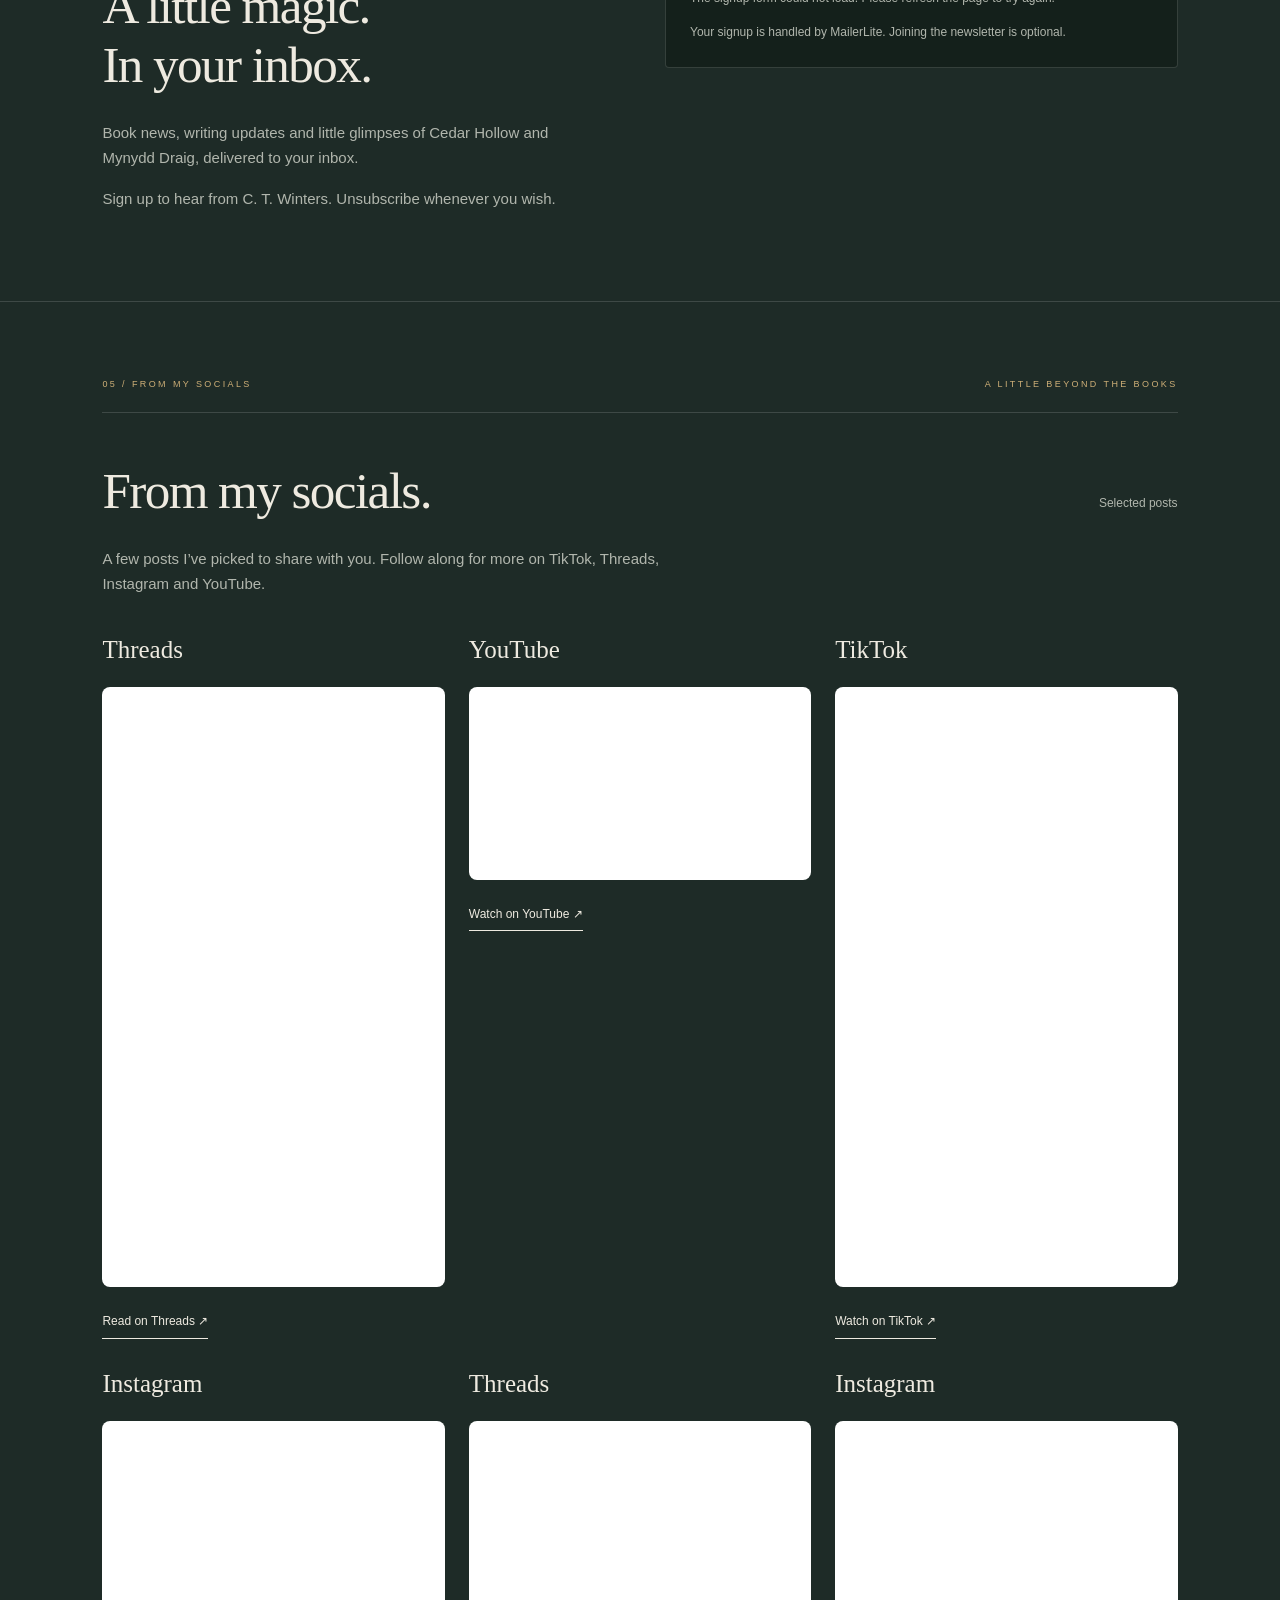
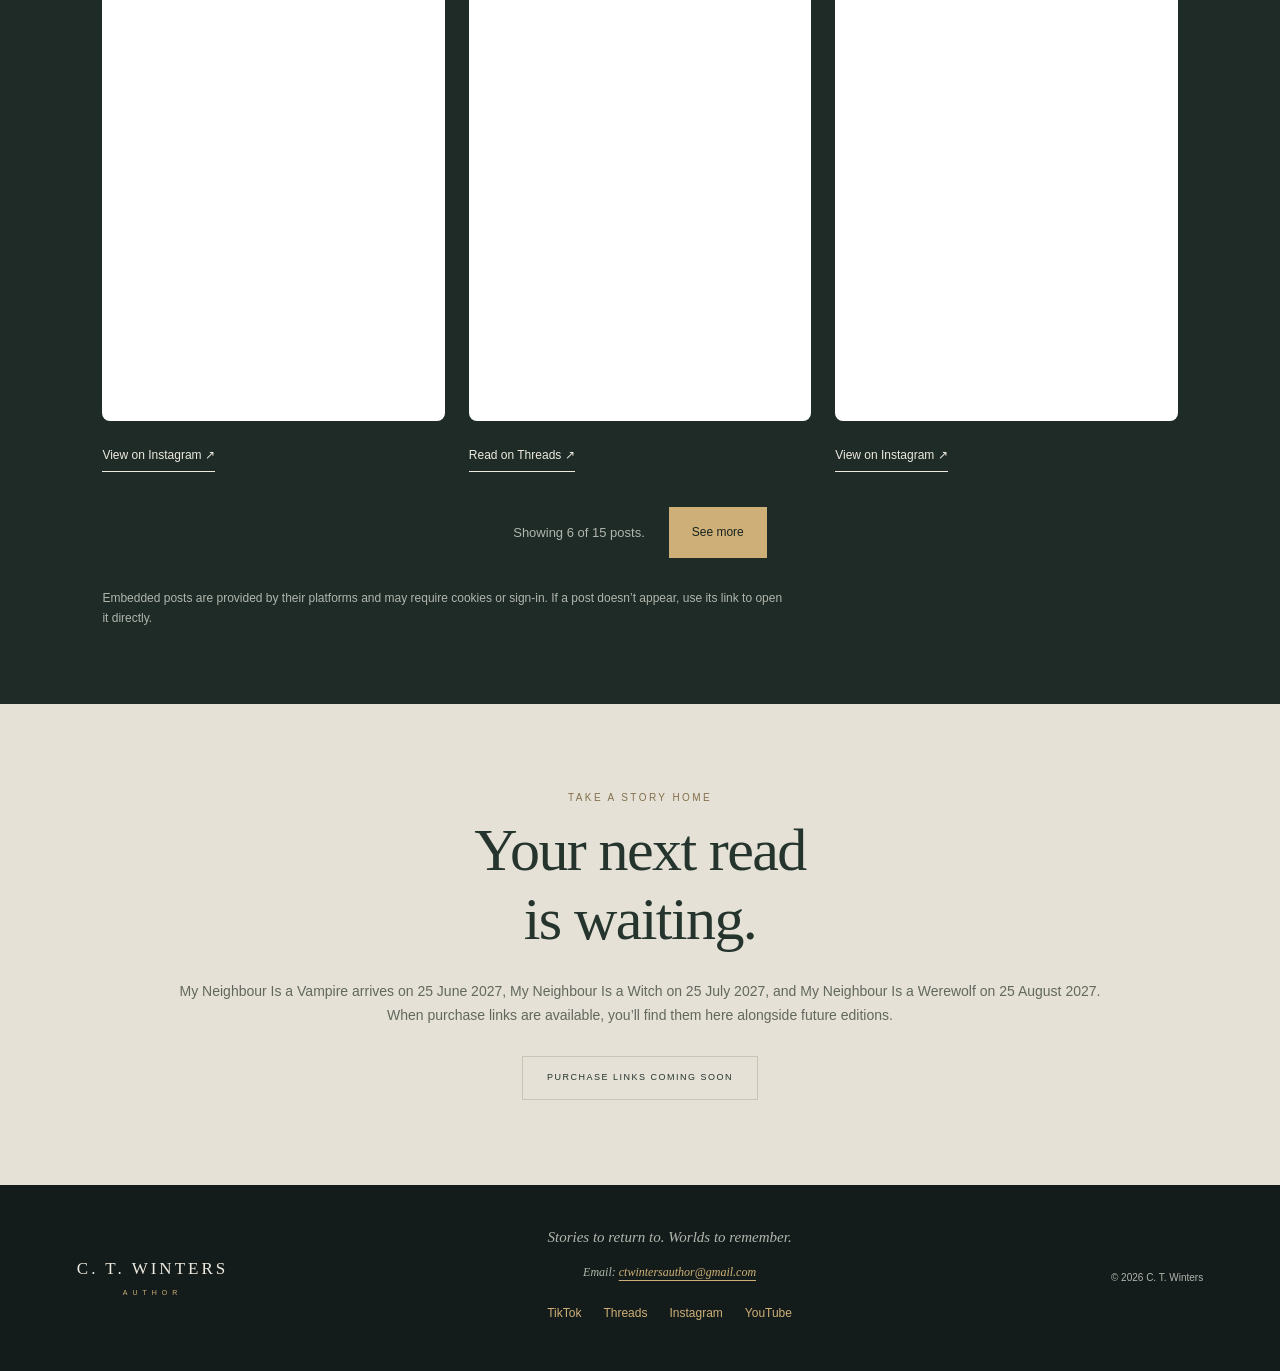
==== commit d2912561: "Shorten Vampire description to four paragraphs and remove disclosure" ====
--- a/index.html
+++ b/index.html
@@ -5,7 +5,7 @@
   <meta name="viewport" content="width=device-width, initial-scale=1">
   <meta name="description" content="The home of author C. T. Winters. Discover books, explore series lore, and catch up on the latest news.">
   <title>C. T. Winters | Author</title>
-  <link rel="stylesheet" href="styles.css?v=social-videos">
+  <link rel="stylesheet" href="styles.css?v=short-book-description">
   <link rel="stylesheet" href="seasonal-banners.css">
   <script src="script.js?v=bookmark-news" defer></script>
   <script src="seasonal-banners.js" defer></script>
@@ -52,7 +52,7 @@
       <p class="section-intro">Two series. New worlds to discover. My Neighbour Is a Vampire arrives on 25 June 2027, My Neighbour Is a Witch on 25 July 2027, and My Neighbour Is a Werewolf on 25 August 2027. Mynydd Draig is still in development.</p>
       <div class="book-grid">
         <article class="book-card"><img class="book-artwork" src="assets/mynydd-draig.png" width="2480" height="3508" alt="Cover of Mynydd Draig: What Lies Beyond the Yew by C. T. Winters, showing mountains, a castle, and three silhouetted figures" loading="lazy"><div class="book-meta"><span>MYNYDD DRAIG · UNPUBLISHED</span><h3>Mynydd Draig: What Lies Beyond the Yew</h3><p>For eleven-year-old Owain Ifans, being overlooked is nothing new. Neither are the nightmares of an ancient forest—and something waiting among its trees.</p><p>Then a red kite delivers a letter, opening the way to Mynydd Draig, a magical school hidden in the Welsh mountains. Between enchanted portraits, unpredictable lessons, and new friends Albion and Thatcher, Owain begins to discover something he’s never truly had: a place to belong.</p><p>But a new home doesn’t mean an escape from his dreams. As unsettling warnings and gaps in the school’s history draw him deeper into its mysteries, Owain must decide whom to trust—and how far he’ll go to protect the people who have made him feel at home.</p><p>A Welsh-rooted fantasy of friendship, belonging, and secrets that refuse to stay buried.</p></div></article>
-        <article class="book-card"><img class="book-artwork" src="assets/my-neighbour-is-a-vampire.png?v=fefa50b12e09" width="2480" height="3508" alt="Cover of My Neighbour Is a Vampire by C. T. Winters, showing a house with glowing windows beneath a moon and bats" loading="lazy"><div class="book-meta"><span>MY NEIGHBOUR IS · COMING 25 JUNE 2027</span><h3>My Neighbour Is a Vampire</h3><p class="book-release-date"><strong>Publication date: <time datetime="2027-06-25">Friday 25 June 2027</time></strong></p><p><strong>Welcome to Cedar Hollow, where everyone knows your name… and nobody is quite what they seem.</strong></p><p>When eighteen-year-old Oliver Hart inherits his great-aunt Agnes's old Edwardian house, he sees an opportunity to make a fresh start. Renovate the property, sell it and use the money to build a new life somewhere else.</p><p>At least, that's the plan.</p><details class="book-description-details"><summary><span class="description-read-more">Read full description</span><span class="description-show-less">Show less</span></summary><div class="book-description-full"><p>But from the moment his battered pickup breaks down beneath Cedar Hollow's welcome sign, Oliver begins to realise that this isn't an ordinary town.</p><p>His inherited house has some rather strong opinions about how he should live. The local convenience store never seems to have the same layout twice. A garden gnome is causing trouble across town. And Daniel Blackwood, the impeccably dressed owner of Twilight Books, has some particularly unusual habits for a man who claims to be perfectly normal.</p><p>Fortunately, not everything about Cedar Hollow is a mystery.</p><p>There's Margaret, the kindly mayor who seems to know exactly what Oliver needs; Arthur, the eccentric clockmaker with a peculiar understanding of time; and Noah Carter, the handsome café owner whose friendship soon begins to feel like something more.</p><p>As Oliver repairs Agnes's house, forms unexpected friendships and discovers pieces of his family's forgotten history, the town slowly works its magic on him.</p><p>But Cedar Hollow has secrets, and the closer Oliver gets to uncovering them, the more he begins to question everything he thought he knew about the world.</p><p>With the town's annual Lantern Walk approaching, Oliver faces a choice he never expected to make.</p><p><strong>Does he leave behind the impossible, or finally allow himself to find somewhere he belongs?</strong></p><p><em>My Neighbour Is a Vampire</em> is the first book in C. T. Winters's cosy supernatural fantasy series, filled with eccentric neighbours, magical mysteries, found family, gentle humour and a slow-burn queer romance.</p><p><strong>Some places are worth staying for. Some neighbours are worth keeping. And some secrets change everything.</strong></p></div></details></div></article>
+        <article class="book-card"><img class="book-artwork" src="assets/my-neighbour-is-a-vampire.png?v=fefa50b12e09" width="2480" height="3508" alt="Cover of My Neighbour Is a Vampire by C. T. Winters, showing a house with glowing windows beneath a moon and bats" loading="lazy"><div class="book-meta"><span>MY NEIGHBOUR IS · COMING 25 JUNE 2027</span><h3>My Neighbour Is a Vampire</h3><p class="book-release-date"><strong>Publication date: <time datetime="2027-06-25">Friday 25 June 2027</time></strong></p><p><strong>Welcome to Cedar Hollow, where everyone knows your name… and nobody is quite what they seem.</strong> When eighteen-year-old Oliver Hart inherits his great-aunt Agnes’s house, his plan is simple: renovate, sell and start a new life elsewhere.</p><p>But his new home has opinions of its own, the convenience store’s layout refuses to stay put, and a garden gnome is causing trouble. Then there’s Daniel Blackwood, the impeccably dressed bookseller with some decidedly unusual habits.</p><p>Between unexpected friendships, pieces of his family’s forgotten history and the handsome café owner Noah Carter, Oliver finds more reasons to stay than he ever expected. Cedar Hollow is beginning to feel like home—even as its secrets challenge everything he thought he knew.</p><p>With the annual Lantern Walk approaching, will Oliver leave the impossible behind or finally find somewhere he belongs? A cosy supernatural fantasy filled with eccentric neighbours, magical mysteries, found family, gentle humour and a slow-burn queer romance.</p></div></article>
         <article class="book-card" id="witch-book"><img class="book-artwork" src="assets/my-neighbour-is-a-witch.png?v=3ffe4e16ee8d" width="2480" height="3508" alt="Cover of My Neighbour Is a Witch by C. T. Winters, showing a house with glowing windows and purple flowers beneath a moon with a flying witch" loading="lazy"><div class="book-meta"><span>MY NEIGHBOUR IS · COMING 25 JULY 2027</span><h3>My Neighbour Is a Witch</h3><p class="book-release-date"><strong>Publication date: <time datetime="2027-07-25">Sunday 25 July 2027</time></strong></p><p>A new story in the <em>My neighbour is</em> series. The final draft is complete, with a prologue, 36 chapters and an epilogue.</p></div></article>
         <article class="book-card" id="werewolf-book"><img class="book-artwork" src="assets/my-neighbour-is-a-werewolf.png?v=40428c9945b9" width="2480" height="3508" alt="Cover of My Neighbour Is a Werewolf by C. T. Winters, showing an overgrown house with boarded windows, a howling wolf silhouette and a full moon" loading="lazy"><div class="book-meta"><span>MY NEIGHBOUR IS · COMING 25 AUGUST 2027</span><h3>My Neighbour Is a Werewolf</h3><p class="book-release-date"><strong>Publication date: <time datetime="2027-08-25">25 August 2027</time></strong></p><p>A future story from Cedar Hollow. More details to come.</p></div></article>
       </div>
--- a/styles.css
+++ b/styles.css
@@ -120,19 +120,9 @@
 
 .writing-project[hidden],#writing[hidden]{display:none!important}
 
-/* Keep multi-row shelves inside their section and make long blurbs optional. */
+/* Keep multi-row shelves inside their section. */
 .book-card{min-width:0}
 .book-meta h3{overflow-wrap:anywhere}
-.books .book-description-details{margin-top:16px}
-.books .book-description-details>summary{display:inline-flex;align-items:center;min-height:44px;padding:9px 14px;border:1px solid #7c725c;border-radius:2px;font:13px/1.5 Arial,Helvetica,sans-serif;color:#25352e;letter-spacing:0;list-style:none;cursor:pointer}
-.books .book-description-details>summary:hover{background:#ded9ca}
-.books .book-description-details>summary:focus-visible{outline:2px solid #536747;outline-offset:4px}
-.books .book-description-details>summary::-webkit-details-marker{display:none}
-.book-description-details .description-show-less{display:none}
-.book-description-details[open] .description-read-more{display:none}
-.book-description-details[open] .description-show-less{display:inline}
-.books .book-description-full{margin-top:20px}
-.books .book-description-full p{margin:0 0 15px;color:#62685e;font-size:13px}
 
 .newsletter{background:#1e2b27;border-top:1px solid var(--line);border-bottom:1px solid var(--line)}.newsletter-layout{display:grid;grid-template-columns:minmax(0,1fr) minmax(0,1fr);gap:50px;align-items:start}.newsletter-copy,.newsletter-signup{min-width:0}.newsletter-copy h2{font-size:clamp(35px,4vw,55px)}.newsletter-copy>p:not(.eyebrow){max-width:490px;color:var(--muted)}.newsletter-signup{padding:24px;background:#14201b;border:1px solid var(--line);border-radius:4px}.newsletter-signup .ml-embedded{width:100%;max-width:100%}.newsletter-note,.newsletter-status{font-size:12px;color:var(--muted);margin:14px 0 0}#newsletter{scroll-margin-top:30px}@media(max-width:800px){.newsletter-layout{grid-template-columns:minmax(0,1fr);gap:25px}.newsletter-signup{padding:15px}}
 
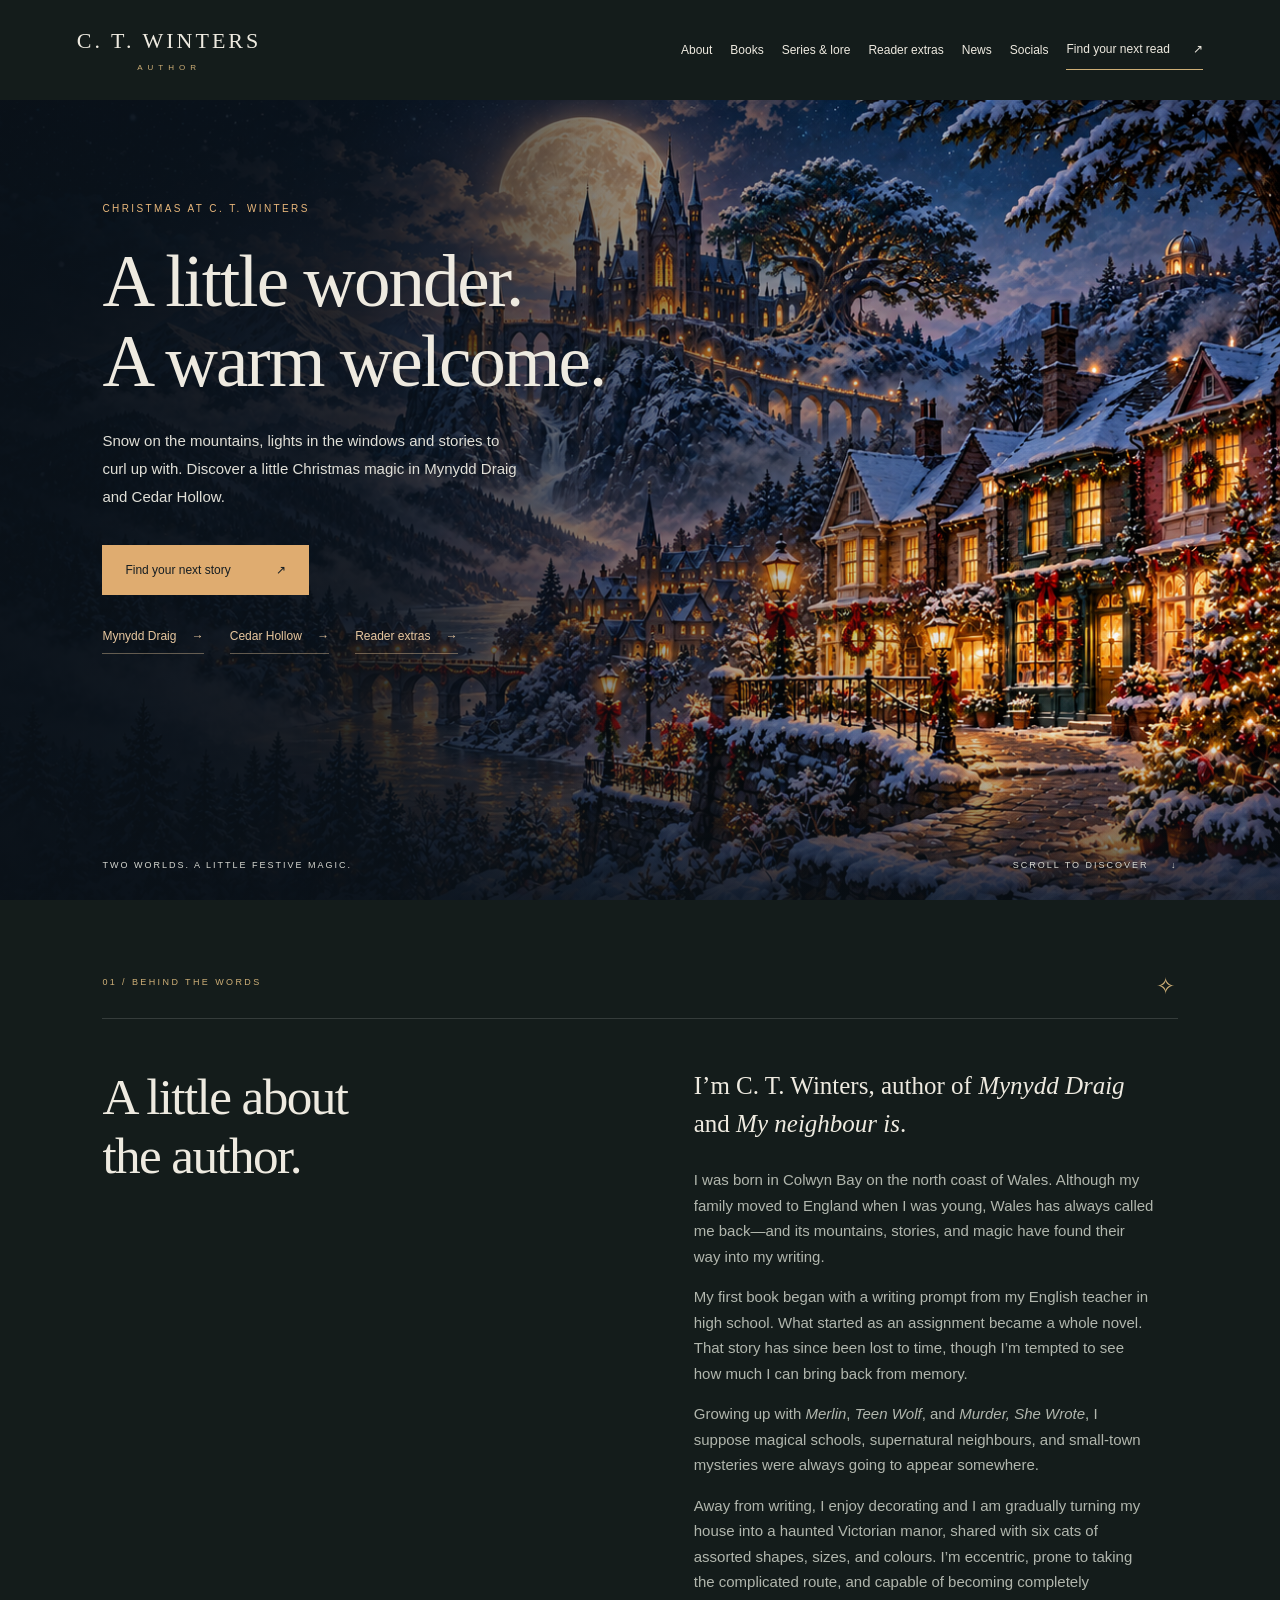
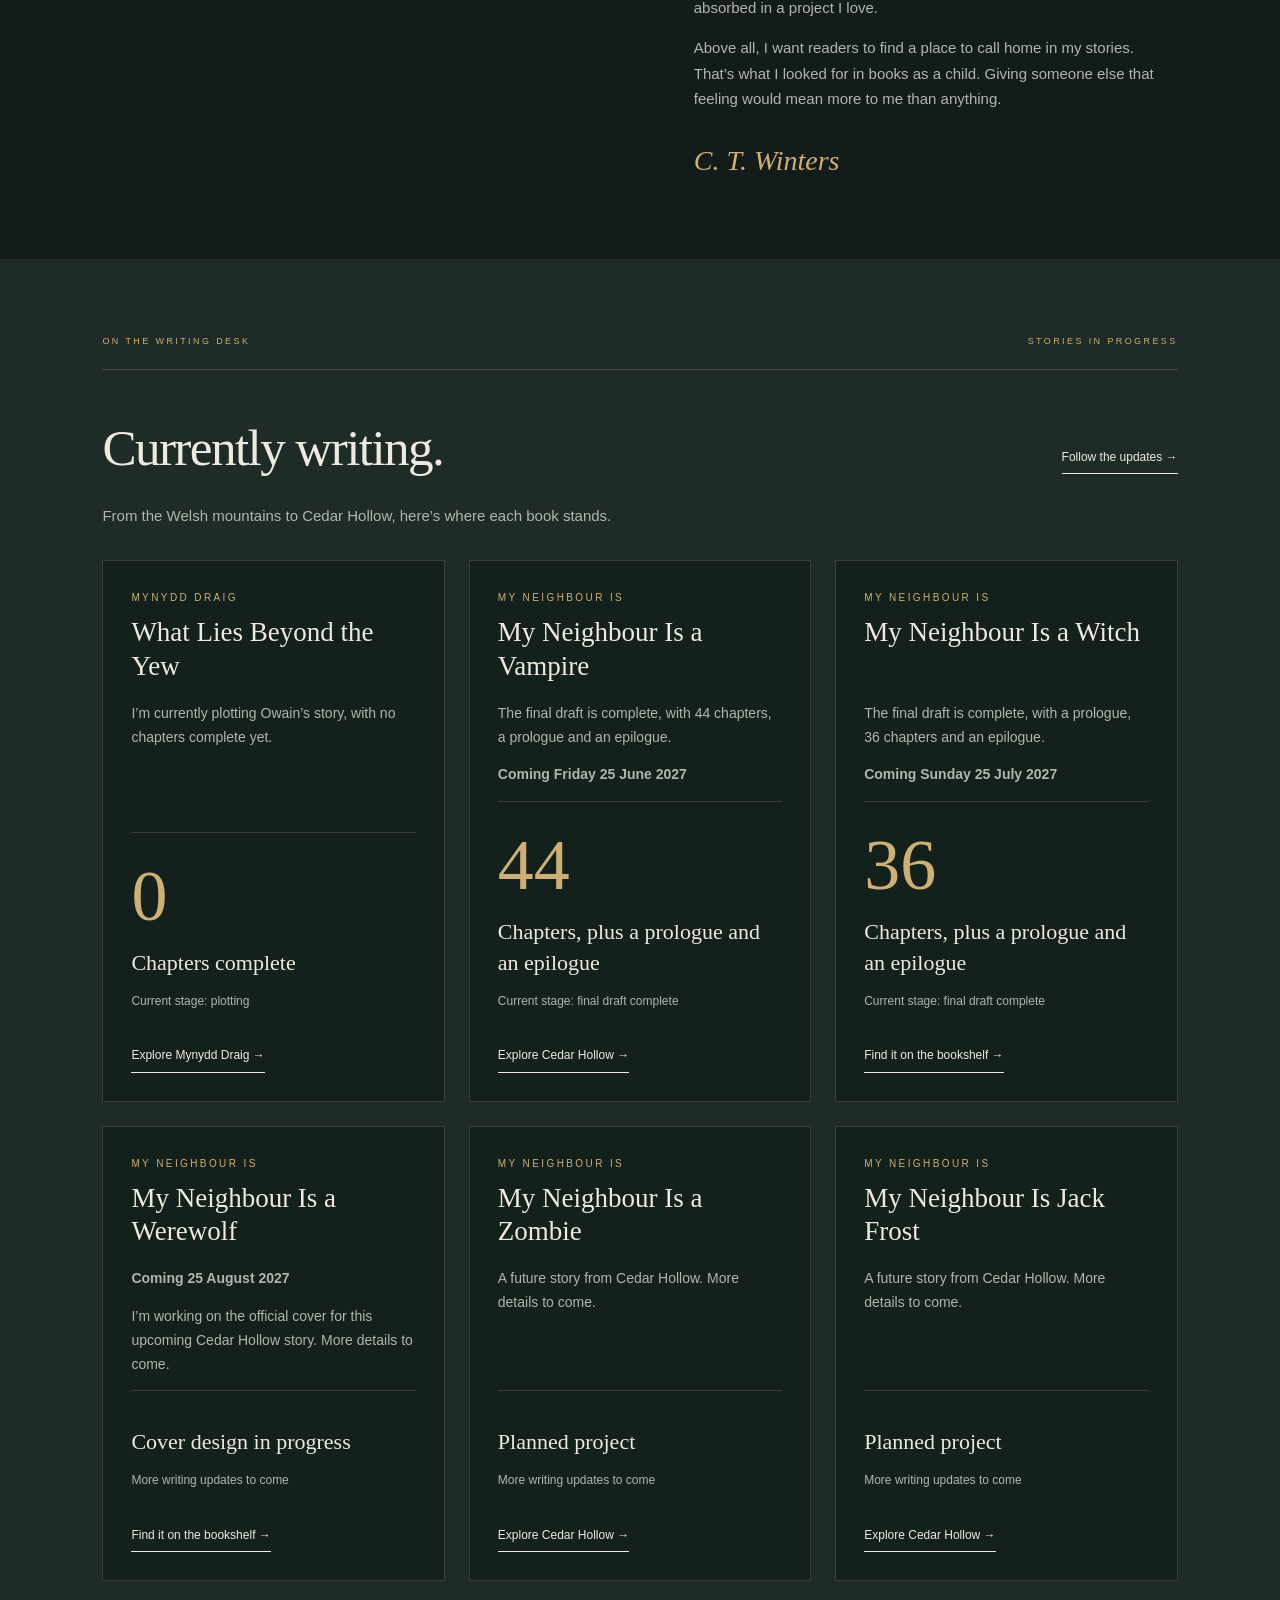
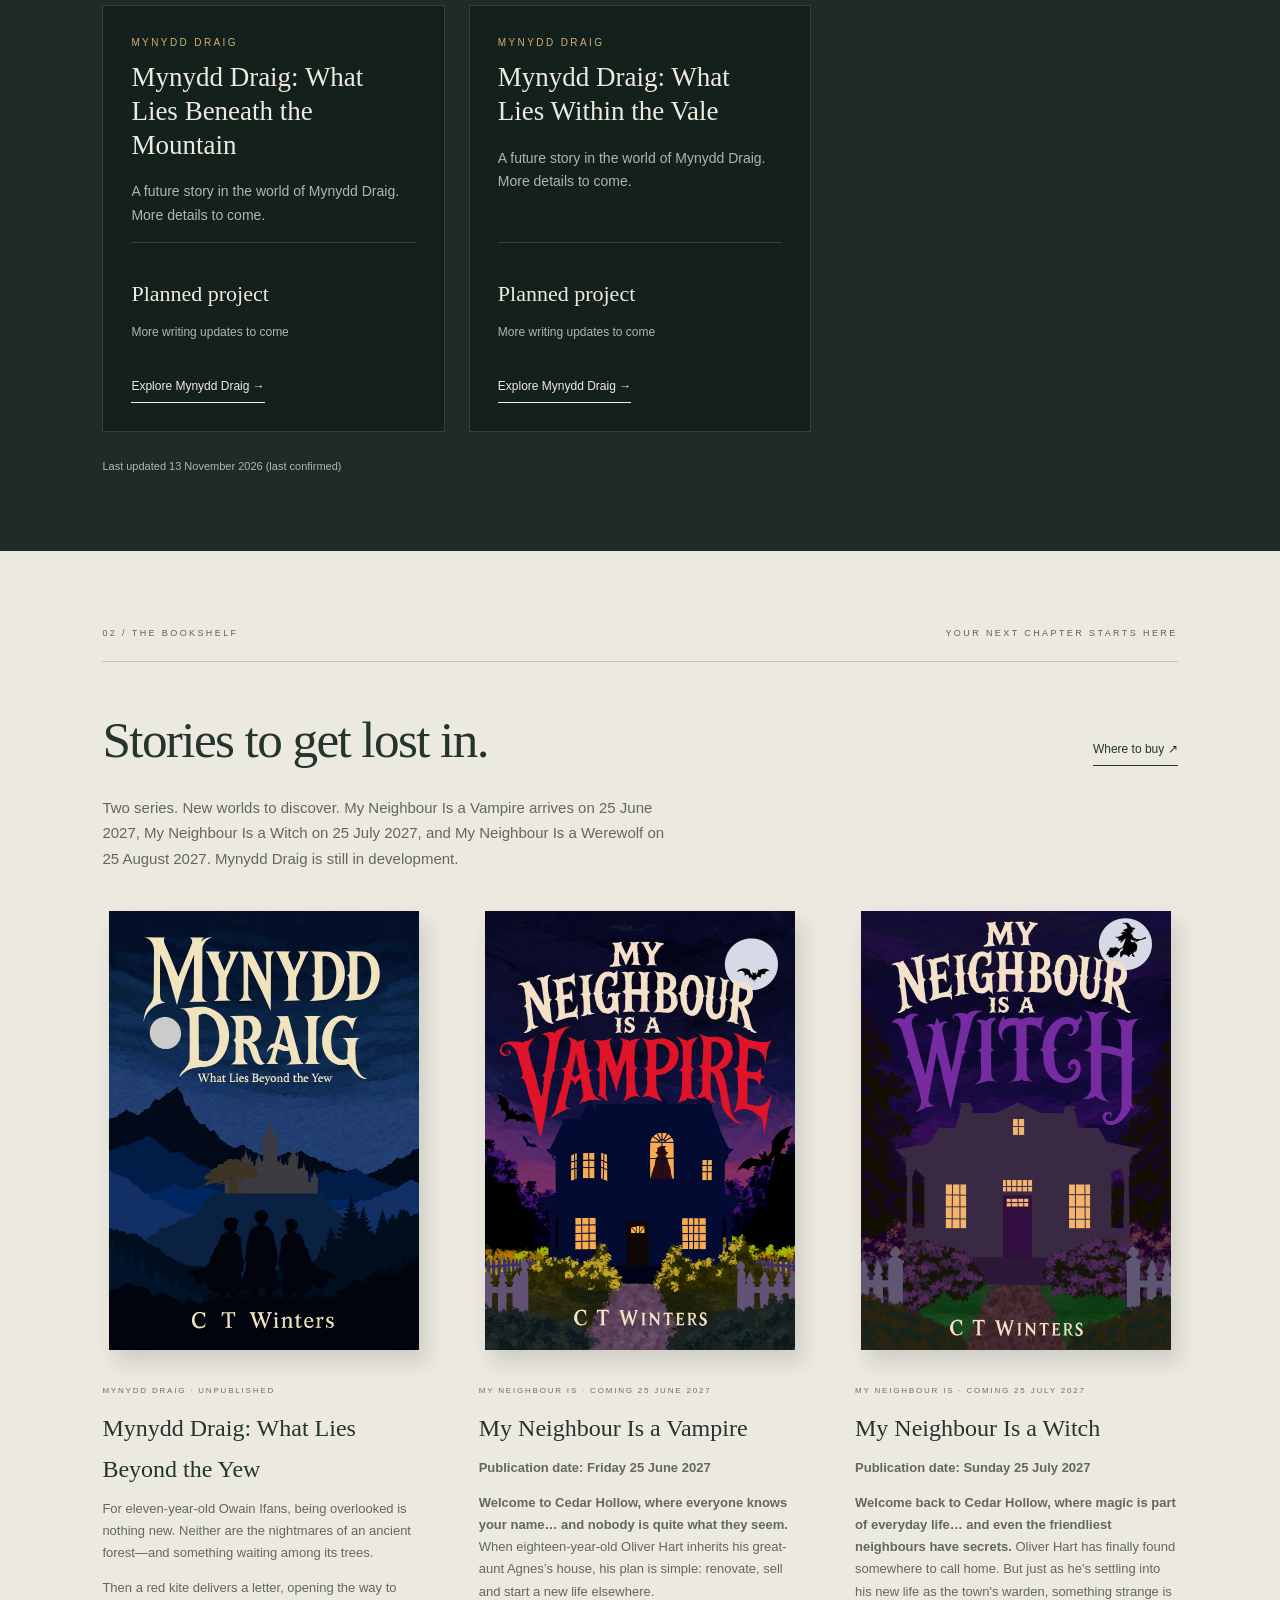
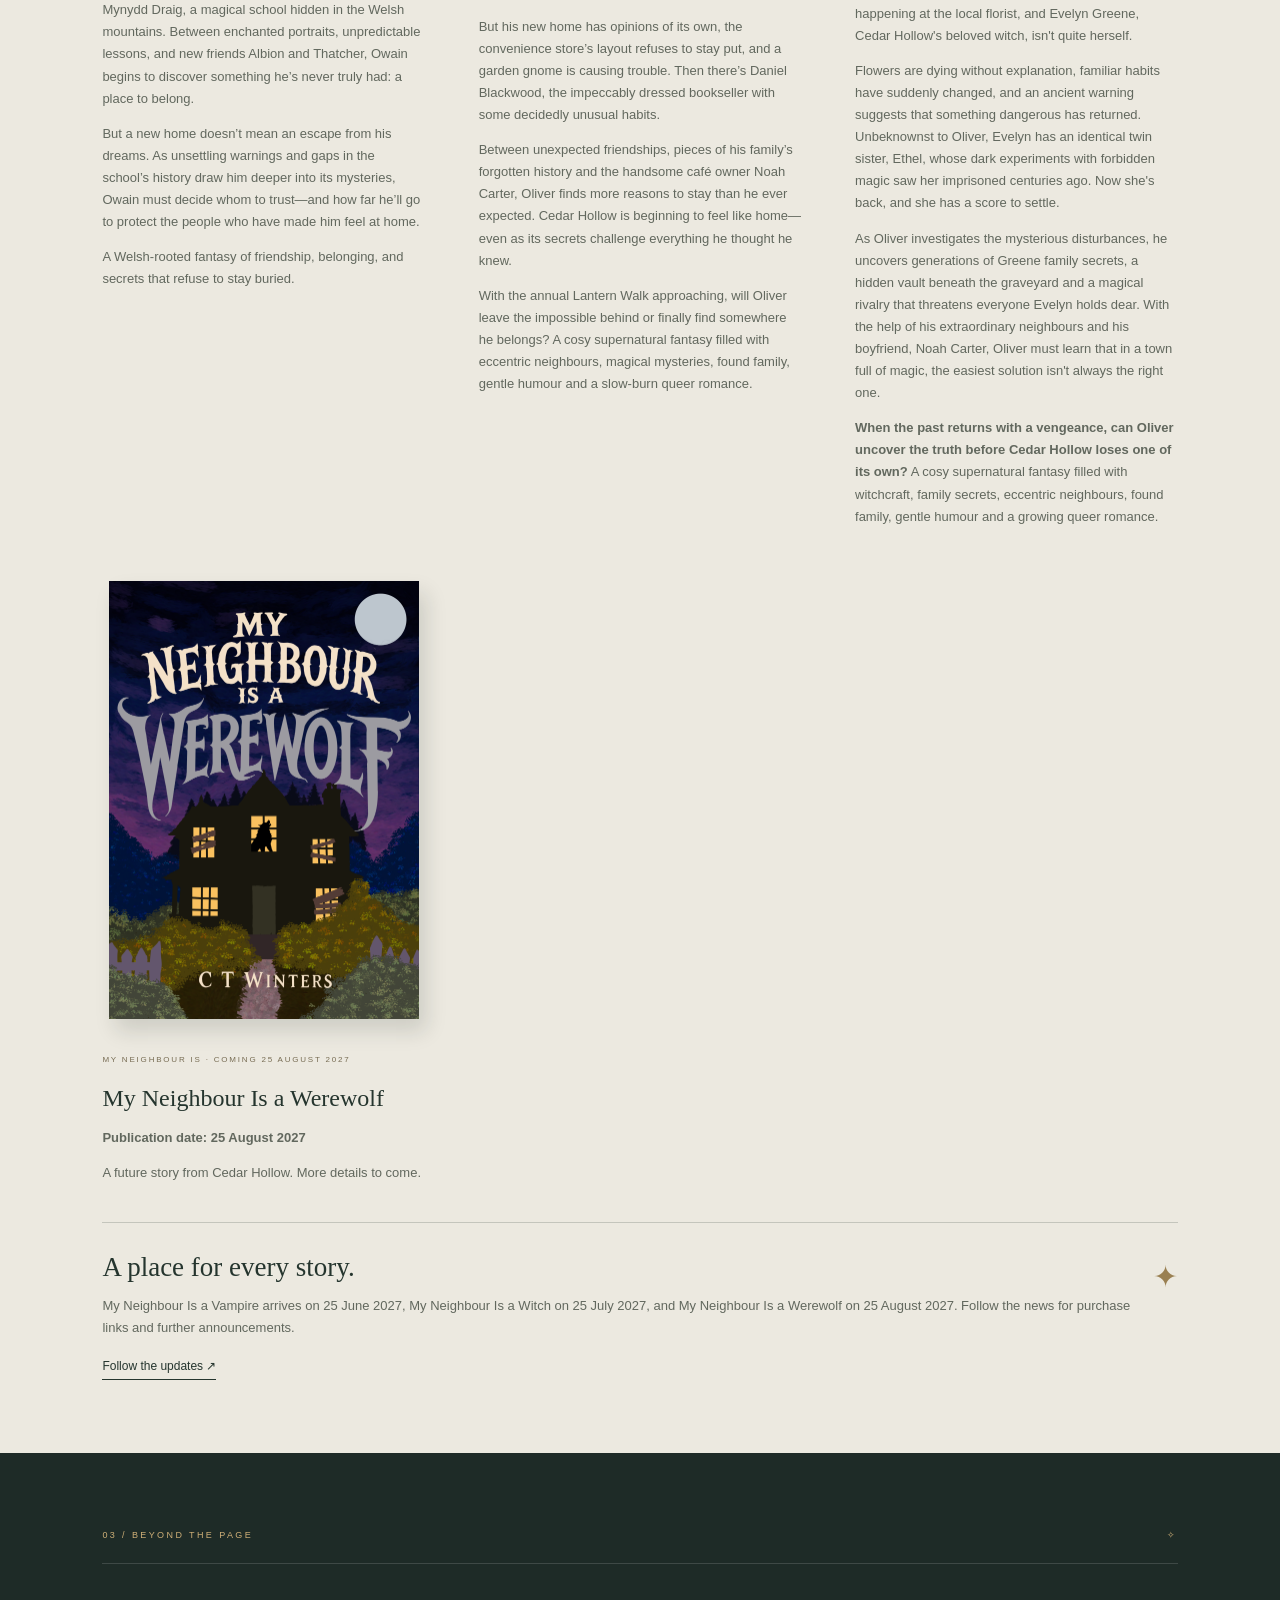
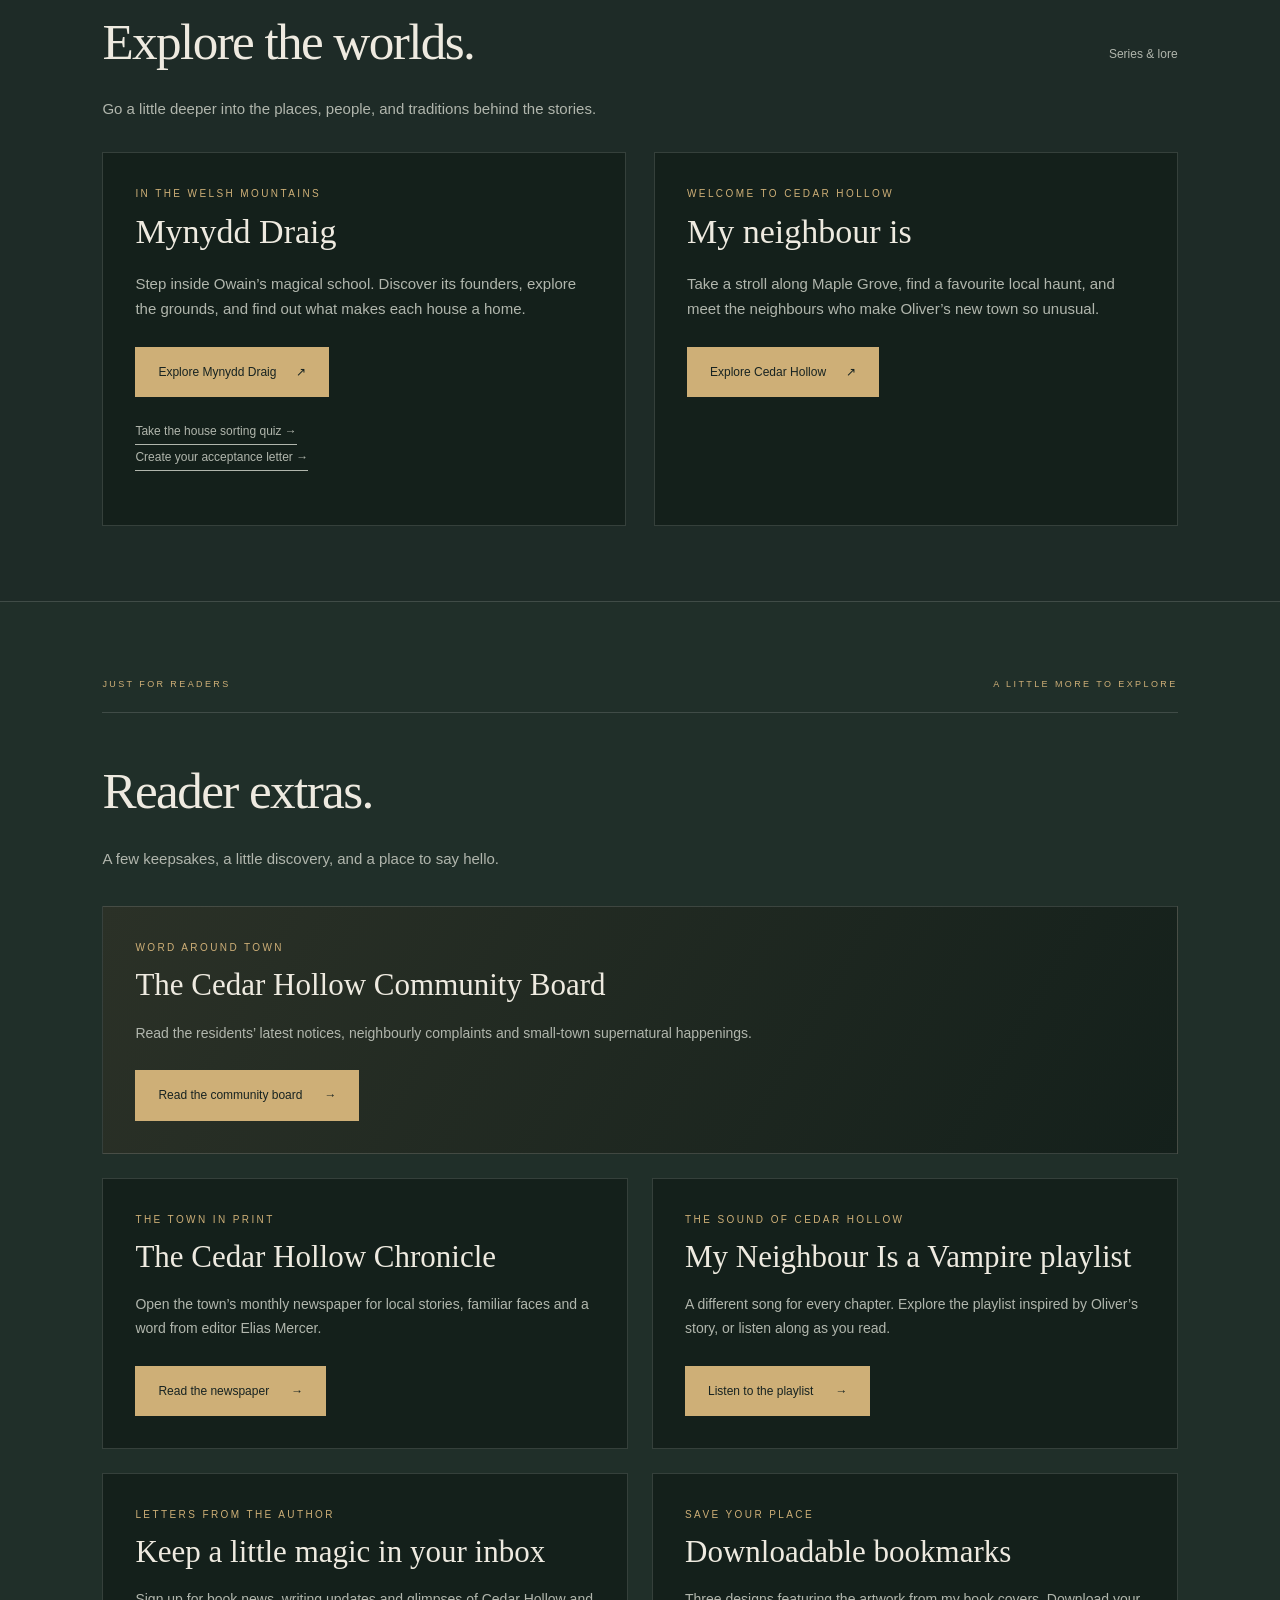
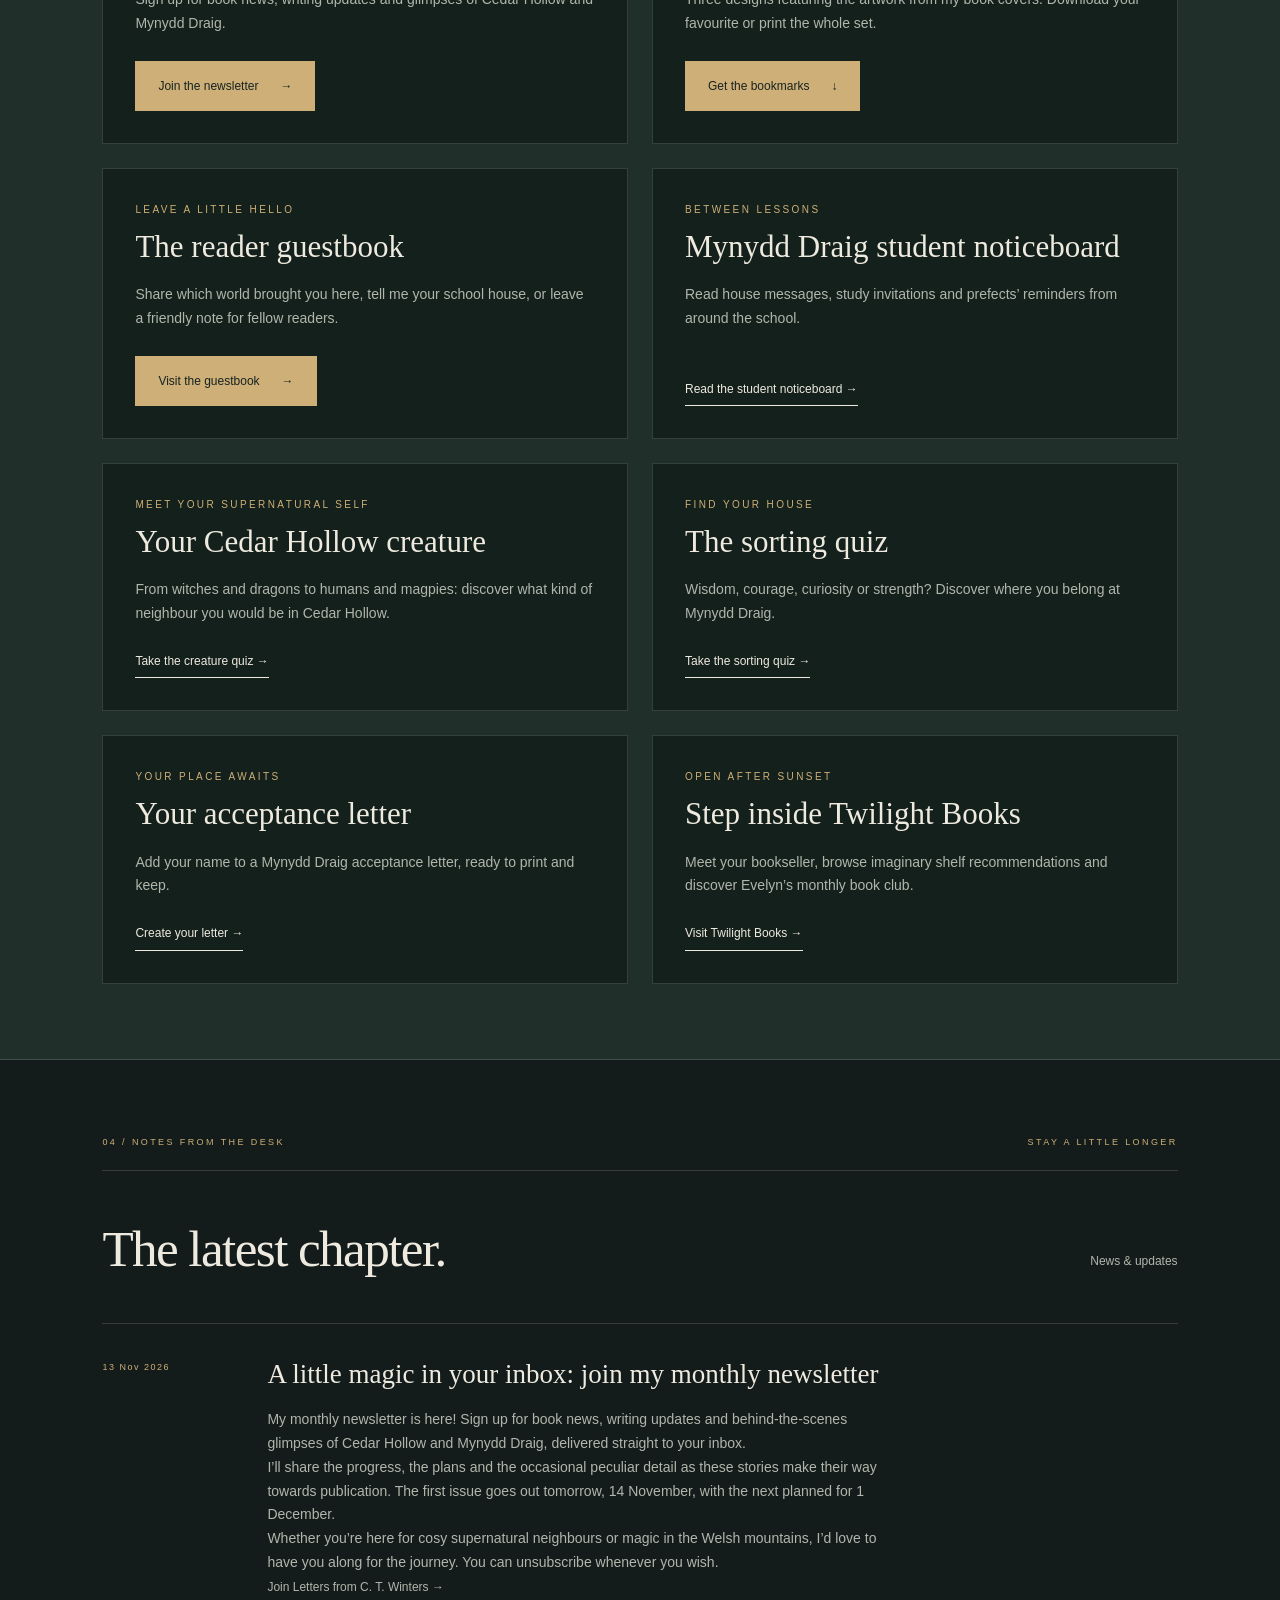
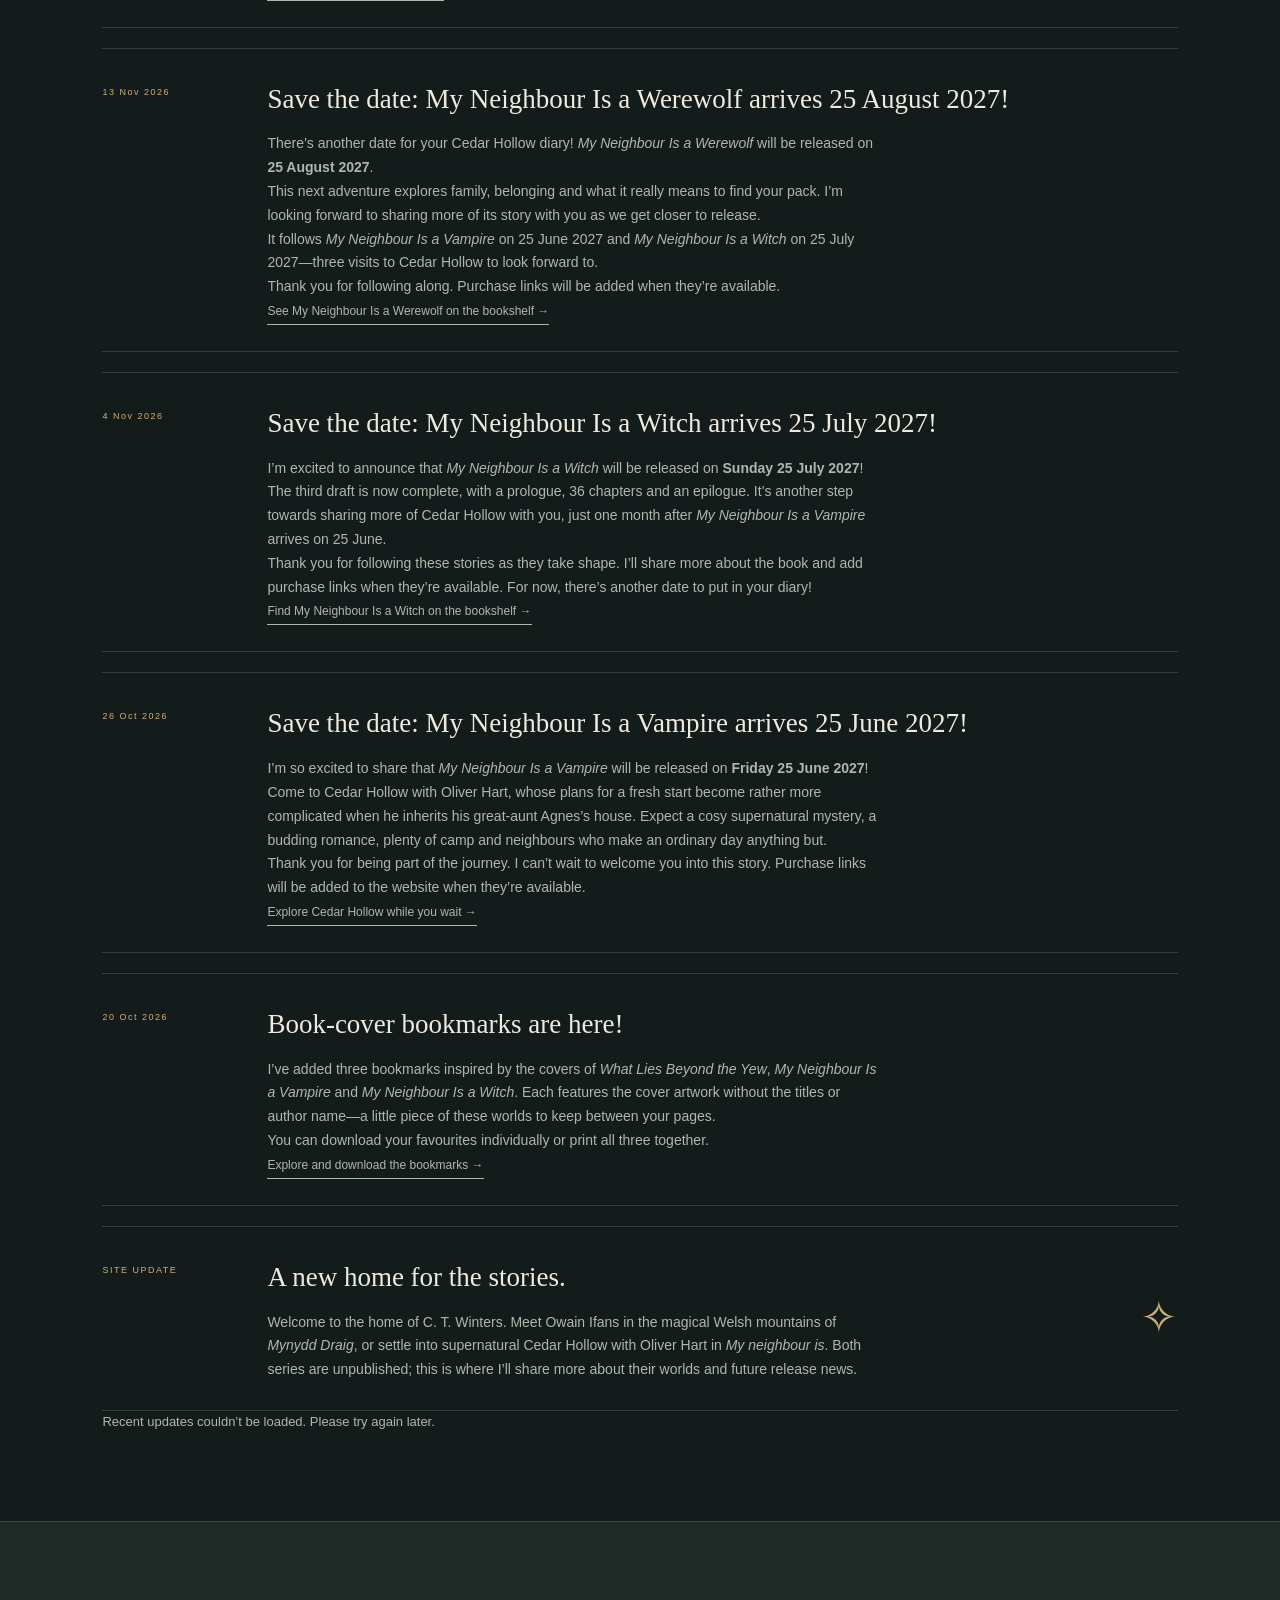
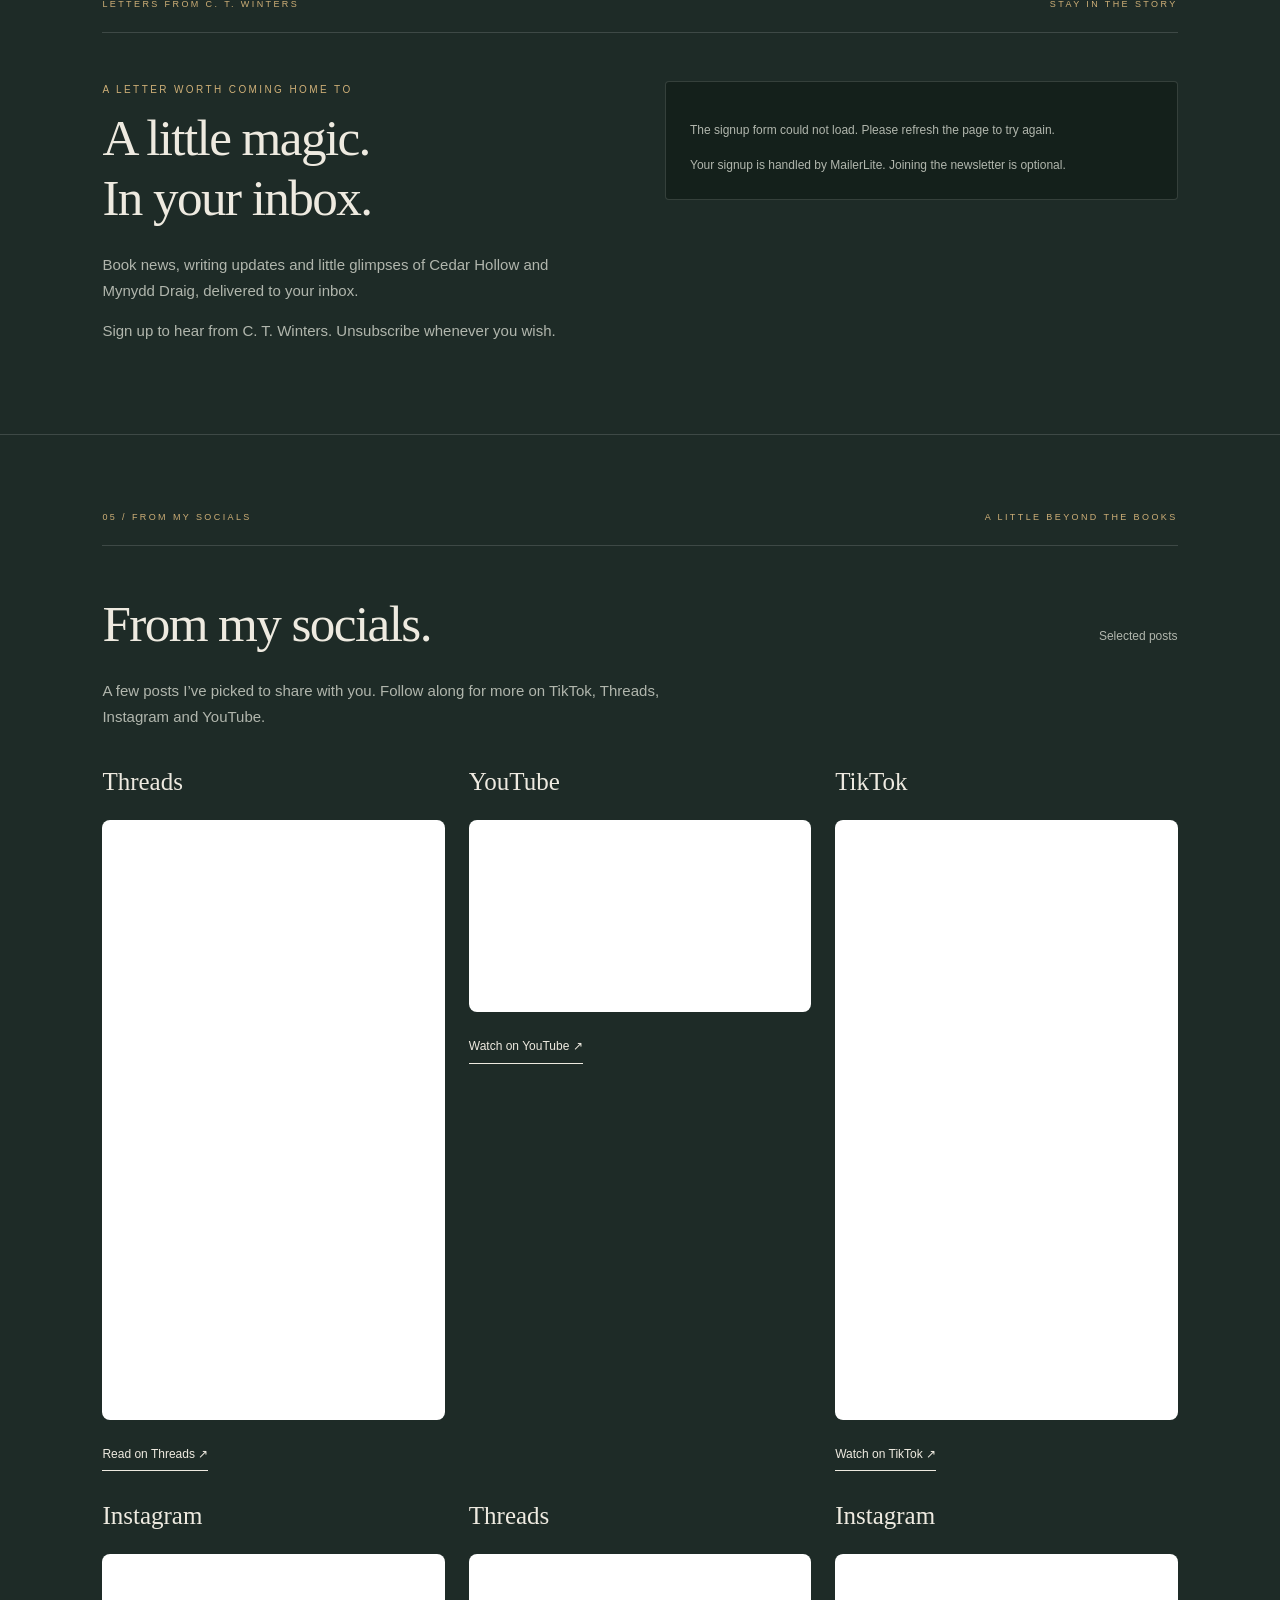
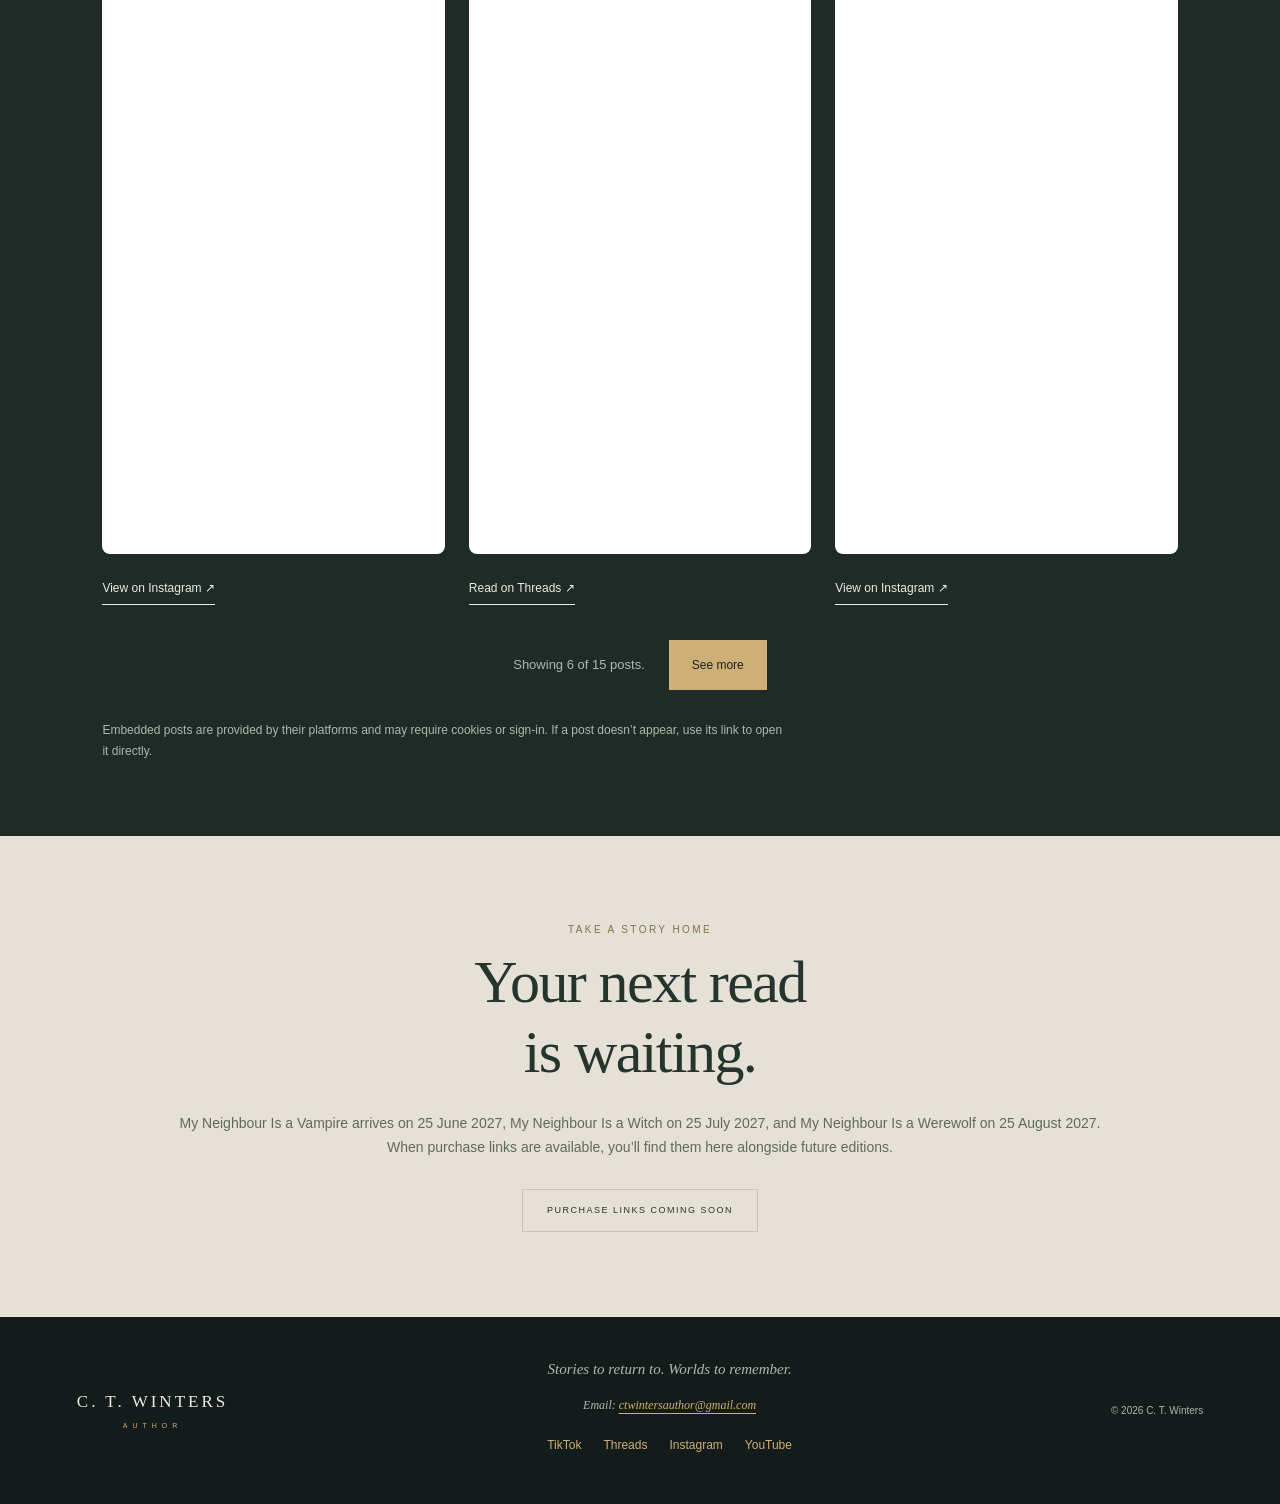
==== commit 18d281a9: "Add author-provided My Neighbour Is a Witch book description" ====
--- a/index.html
+++ b/index.html
@@ -53,7 +53,7 @@
       <div class="book-grid">
         <article class="book-card"><img class="book-artwork" src="assets/mynydd-draig.png" width="2480" height="3508" alt="Cover of Mynydd Draig: What Lies Beyond the Yew by C. T. Winters, showing mountains, a castle, and three silhouetted figures" loading="lazy"><div class="book-meta"><span>MYNYDD DRAIG · UNPUBLISHED</span><h3>Mynydd Draig: What Lies Beyond the Yew</h3><p>For eleven-year-old Owain Ifans, being overlooked is nothing new. Neither are the nightmares of an ancient forest—and something waiting among its trees.</p><p>Then a red kite delivers a letter, opening the way to Mynydd Draig, a magical school hidden in the Welsh mountains. Between enchanted portraits, unpredictable lessons, and new friends Albion and Thatcher, Owain begins to discover something he’s never truly had: a place to belong.</p><p>But a new home doesn’t mean an escape from his dreams. As unsettling warnings and gaps in the school’s history draw him deeper into its mysteries, Owain must decide whom to trust—and how far he’ll go to protect the people who have made him feel at home.</p><p>A Welsh-rooted fantasy of friendship, belonging, and secrets that refuse to stay buried.</p></div></article>
         <article class="book-card"><img class="book-artwork" src="assets/my-neighbour-is-a-vampire.png?v=fefa50b12e09" width="2480" height="3508" alt="Cover of My Neighbour Is a Vampire by C. T. Winters, showing a house with glowing windows beneath a moon and bats" loading="lazy"><div class="book-meta"><span>MY NEIGHBOUR IS · COMING 25 JUNE 2027</span><h3>My Neighbour Is a Vampire</h3><p class="book-release-date"><strong>Publication date: <time datetime="2027-06-25">Friday 25 June 2027</time></strong></p><p><strong>Welcome to Cedar Hollow, where everyone knows your name… and nobody is quite what they seem.</strong> When eighteen-year-old Oliver Hart inherits his great-aunt Agnes’s house, his plan is simple: renovate, sell and start a new life elsewhere.</p><p>But his new home has opinions of its own, the convenience store’s layout refuses to stay put, and a garden gnome is causing trouble. Then there’s Daniel Blackwood, the impeccably dressed bookseller with some decidedly unusual habits.</p><p>Between unexpected friendships, pieces of his family’s forgotten history and the handsome café owner Noah Carter, Oliver finds more reasons to stay than he ever expected. Cedar Hollow is beginning to feel like home—even as its secrets challenge everything he thought he knew.</p><p>With the annual Lantern Walk approaching, will Oliver leave the impossible behind or finally find somewhere he belongs? A cosy supernatural fantasy filled with eccentric neighbours, magical mysteries, found family, gentle humour and a slow-burn queer romance.</p></div></article>
-        <article class="book-card" id="witch-book"><img class="book-artwork" src="assets/my-neighbour-is-a-witch.png?v=3ffe4e16ee8d" width="2480" height="3508" alt="Cover of My Neighbour Is a Witch by C. T. Winters, showing a house with glowing windows and purple flowers beneath a moon with a flying witch" loading="lazy"><div class="book-meta"><span>MY NEIGHBOUR IS · COMING 25 JULY 2027</span><h3>My Neighbour Is a Witch</h3><p class="book-release-date"><strong>Publication date: <time datetime="2027-07-25">Sunday 25 July 2027</time></strong></p><p>A new story in the <em>My neighbour is</em> series. The final draft is complete, with a prologue, 36 chapters and an epilogue.</p></div></article>
+        <article class="book-card" id="witch-book"><img class="book-artwork" src="assets/my-neighbour-is-a-witch.png?v=3ffe4e16ee8d" width="2480" height="3508" alt="Cover of My Neighbour Is a Witch by C. T. Winters, showing a house with glowing windows and purple flowers beneath a moon with a flying witch" loading="lazy"><div class="book-meta"><span>MY NEIGHBOUR IS · COMING 25 JULY 2027</span><h3>My Neighbour Is a Witch</h3><p class="book-release-date"><strong>Publication date: <time datetime="2027-07-25">Sunday 25 July 2027</time></strong></p><p><strong>Welcome back to Cedar Hollow, where magic is part of everyday life… and even the friendliest neighbours have secrets.</strong> Oliver Hart has finally found somewhere to call home. But just as he's settling into his new life as the town's warden, something strange is happening at the local florist, and Evelyn Greene, Cedar Hollow's beloved witch, isn't quite herself.</p><p>Flowers are dying without explanation, familiar habits have suddenly changed, and an ancient warning suggests that something dangerous has returned. Unbeknownst to Oliver, Evelyn has an identical twin sister, Ethel, whose dark experiments with forbidden magic saw her imprisoned centuries ago. Now she's back, and she has a score to settle.</p><p>As Oliver investigates the mysterious disturbances, he uncovers generations of Greene family secrets, a hidden vault beneath the graveyard and a magical rivalry that threatens everyone Evelyn holds dear. With the help of his extraordinary neighbours and his boyfriend, Noah Carter, Oliver must learn that in a town full of magic, the easiest solution isn't always the right one.</p><p><strong>When the past returns with a vengeance, can Oliver uncover the truth before Cedar Hollow loses one of its own?</strong> A cosy supernatural fantasy filled with witchcraft, family secrets, eccentric neighbours, found family, gentle humour and a growing queer romance.</p></div></article>
         <article class="book-card" id="werewolf-book"><img class="book-artwork" src="assets/my-neighbour-is-a-werewolf.png?v=40428c9945b9" width="2480" height="3508" alt="Cover of My Neighbour Is a Werewolf by C. T. Winters, showing an overgrown house with boarded windows, a howling wolf silhouette and a full moon" loading="lazy"><div class="book-meta"><span>MY NEIGHBOUR IS · COMING 25 AUGUST 2027</span><h3>My Neighbour Is a Werewolf</h3><p class="book-release-date"><strong>Publication date: <time datetime="2027-08-25">25 August 2027</time></strong></p><p>A future story from Cedar Hollow. More details to come.</p></div></article>
       </div>
         <aside class="shelf-note"><span aria-hidden="true">✦</span><h3>A place for every story.</h3><p>My Neighbour Is a Vampire arrives on 25 June 2027, My Neighbour Is a Witch on 25 July 2027, and My Neighbour Is a Werewolf on 25 August 2027. Follow the news for purchase links and further announcements.</p><a class="text-link" href="#news">Follow the updates ↗</a></aside>
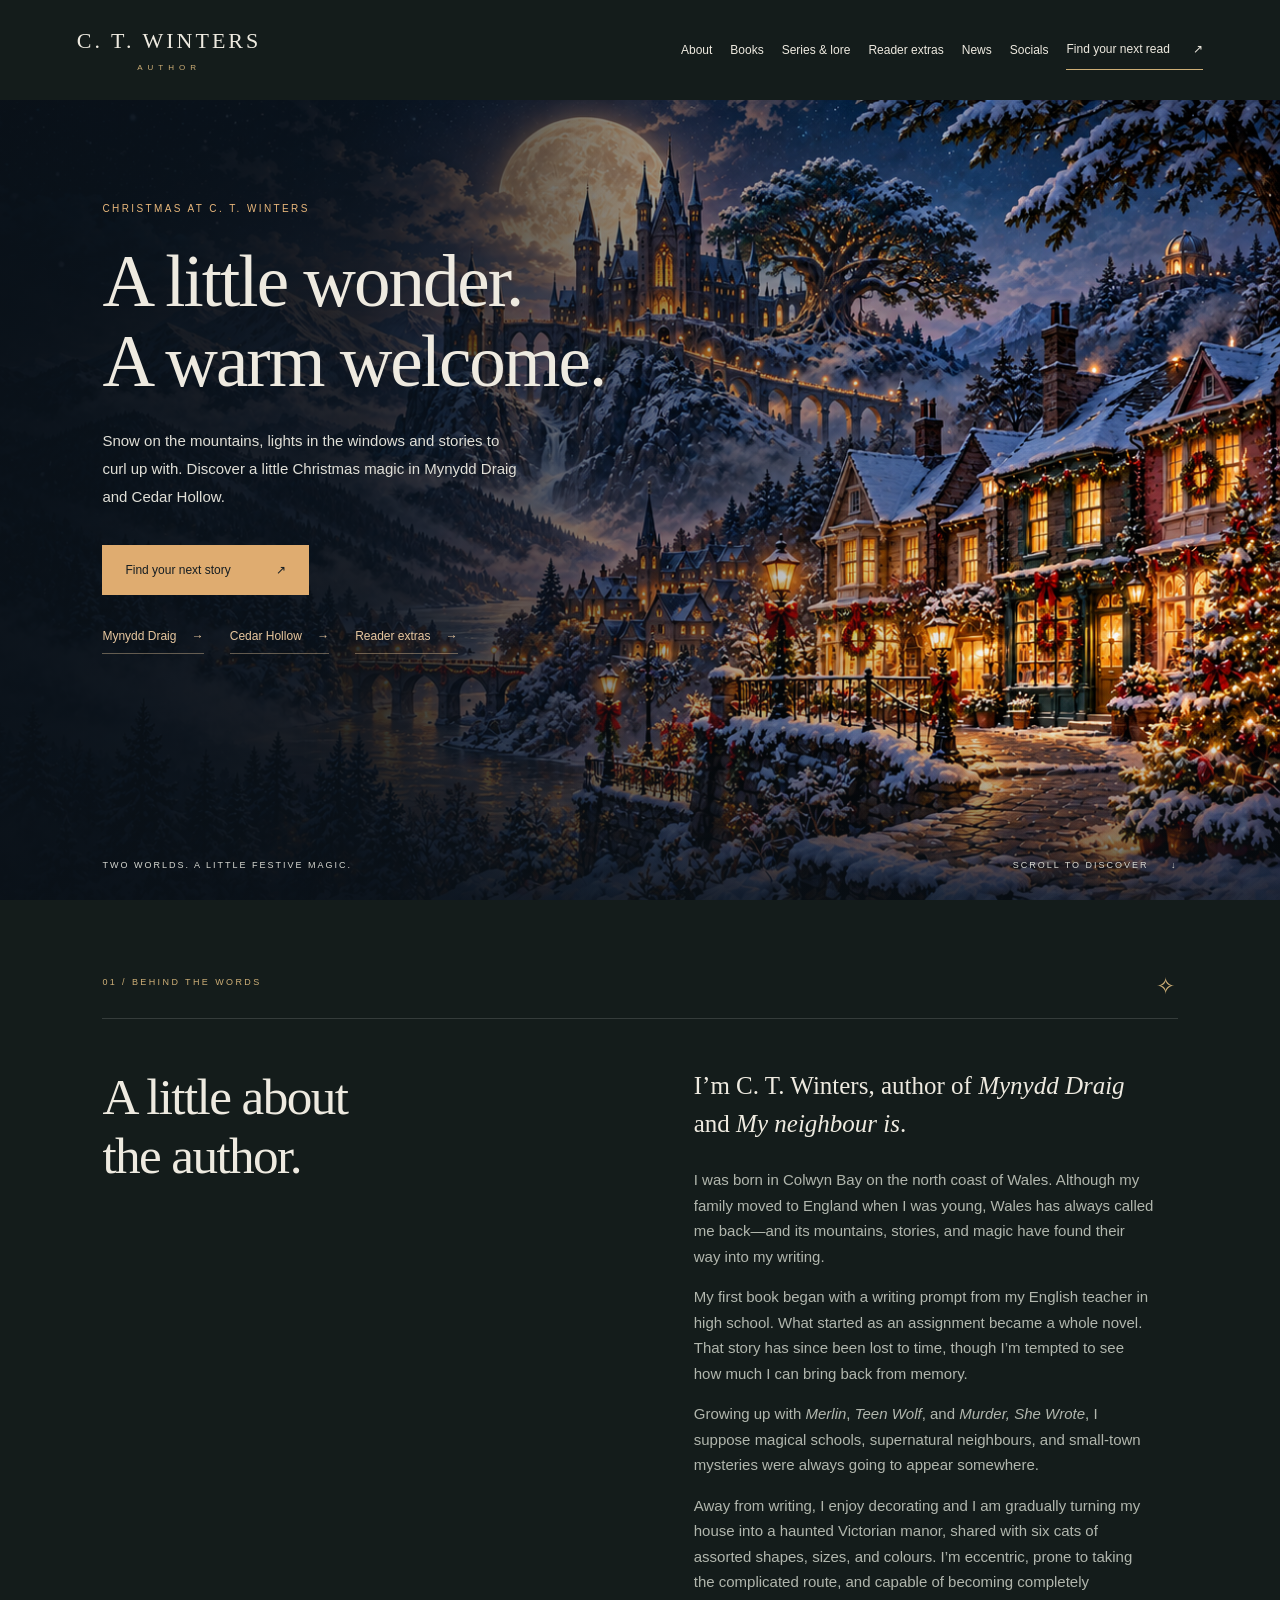
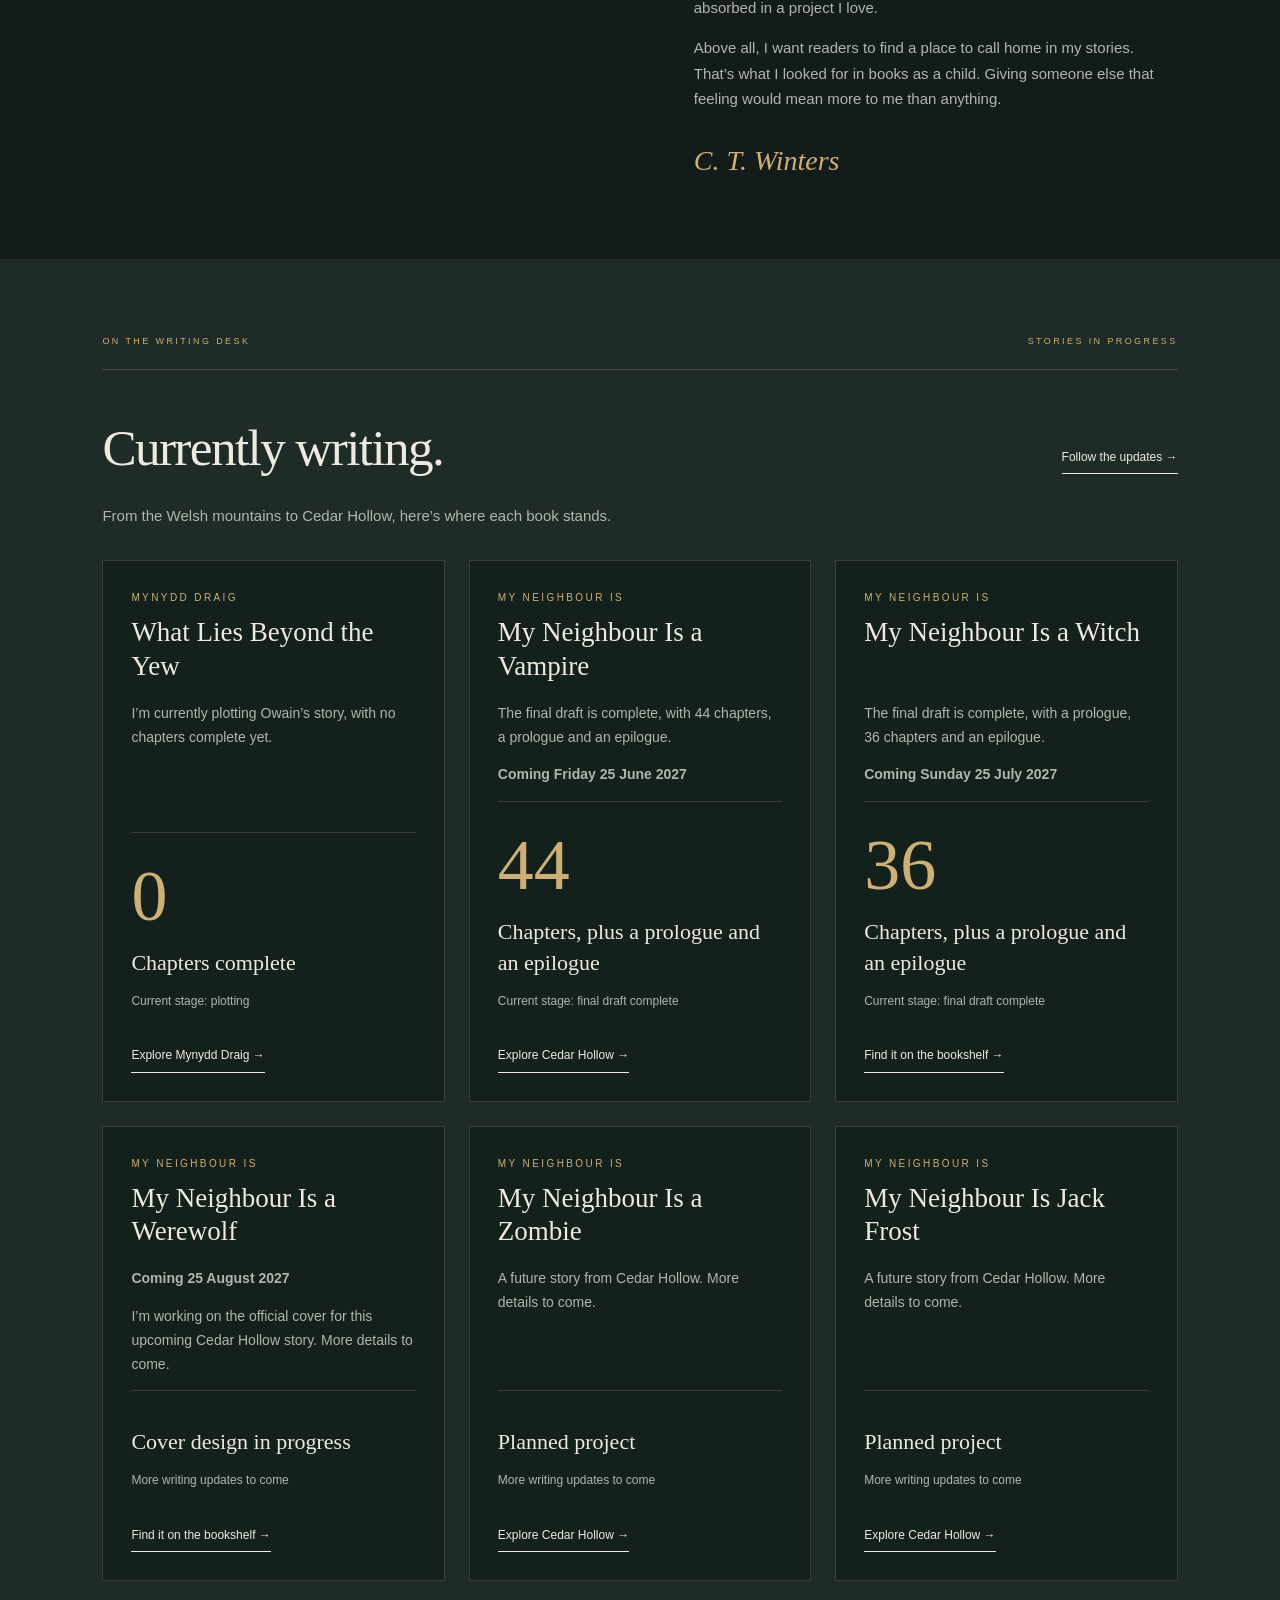
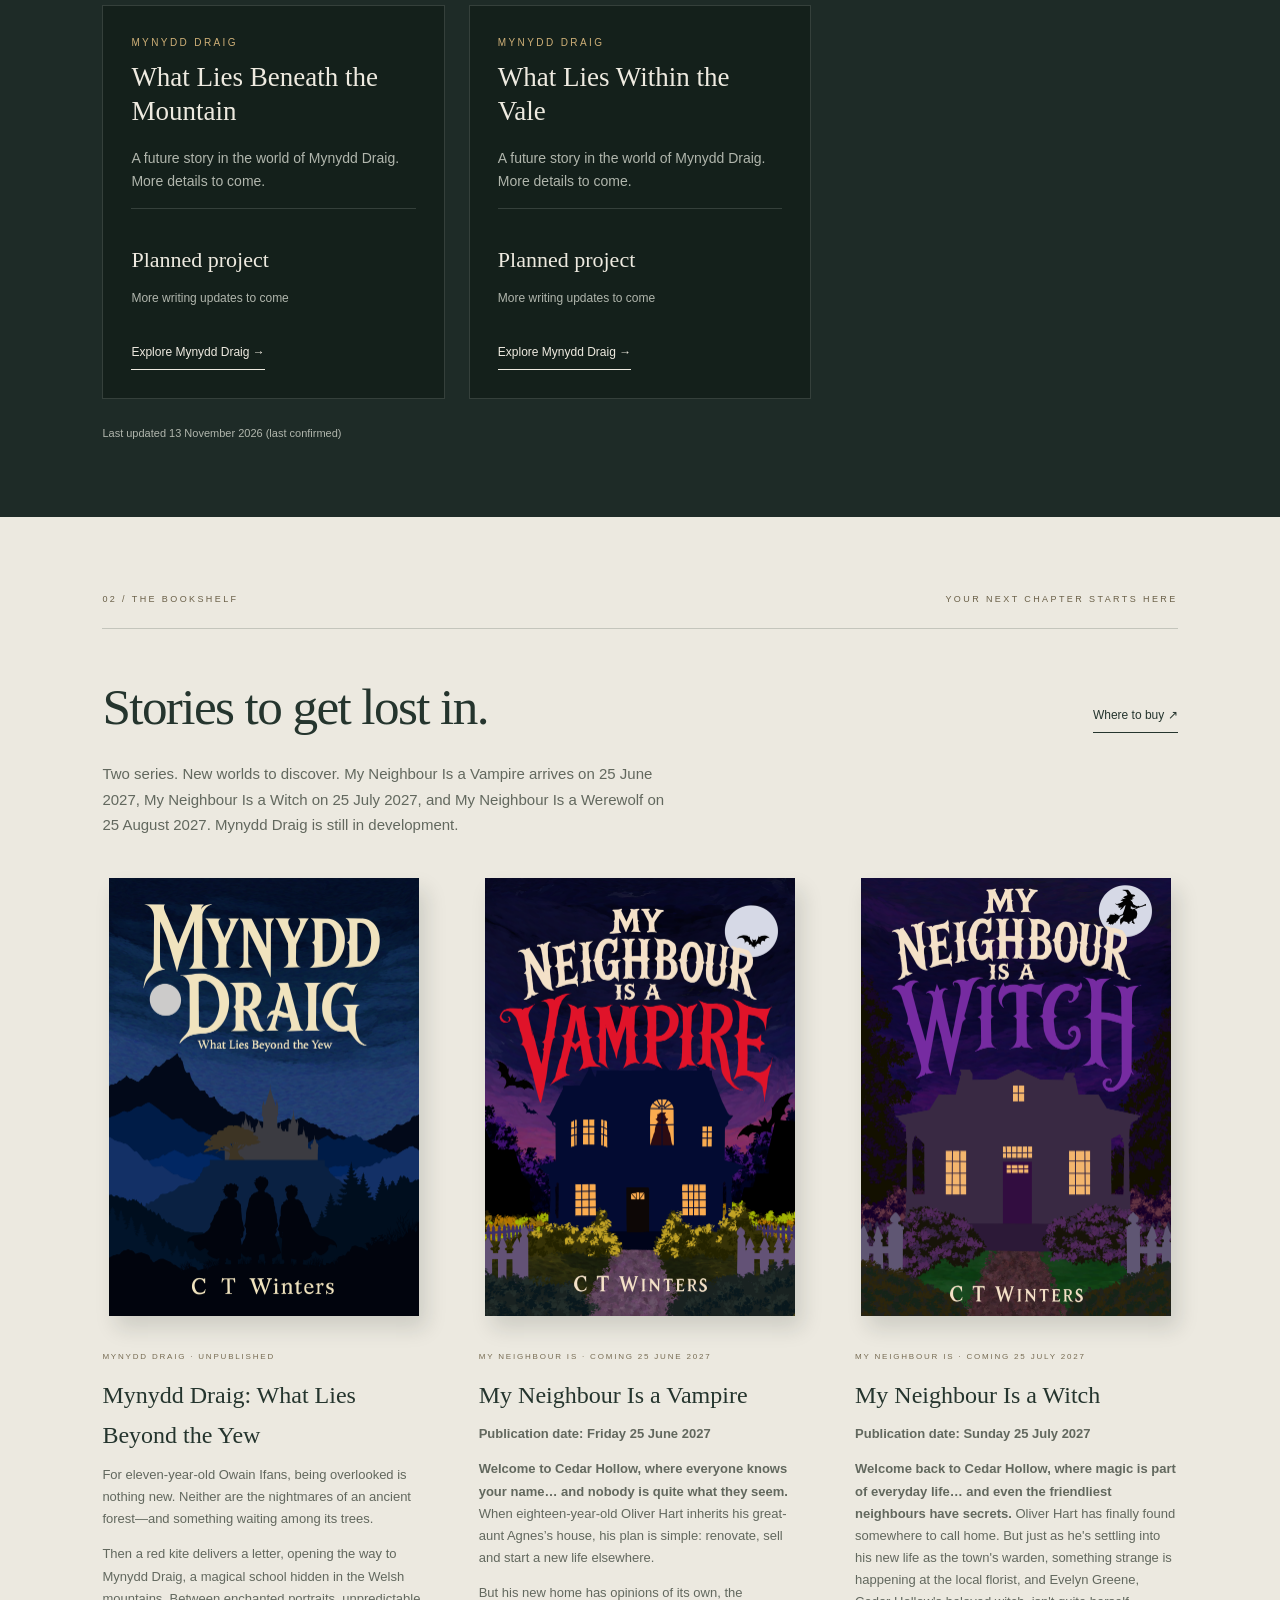
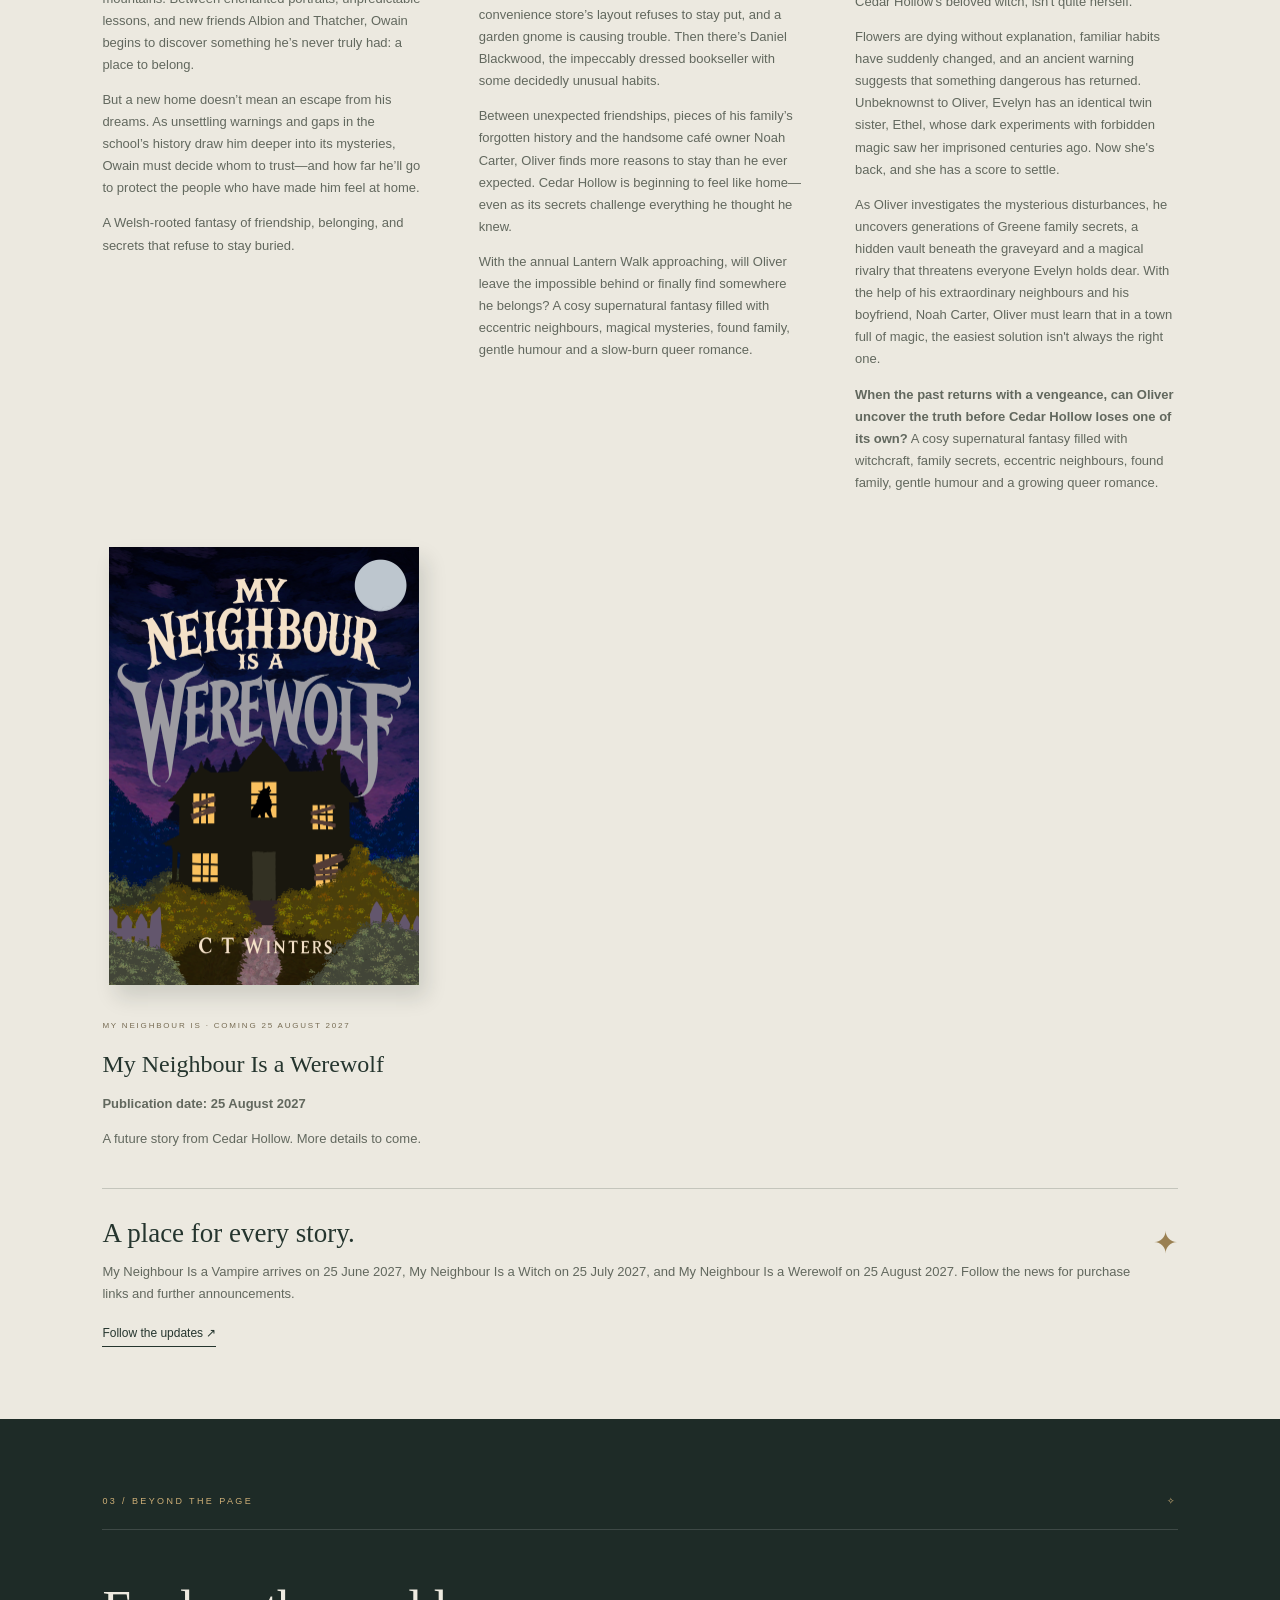
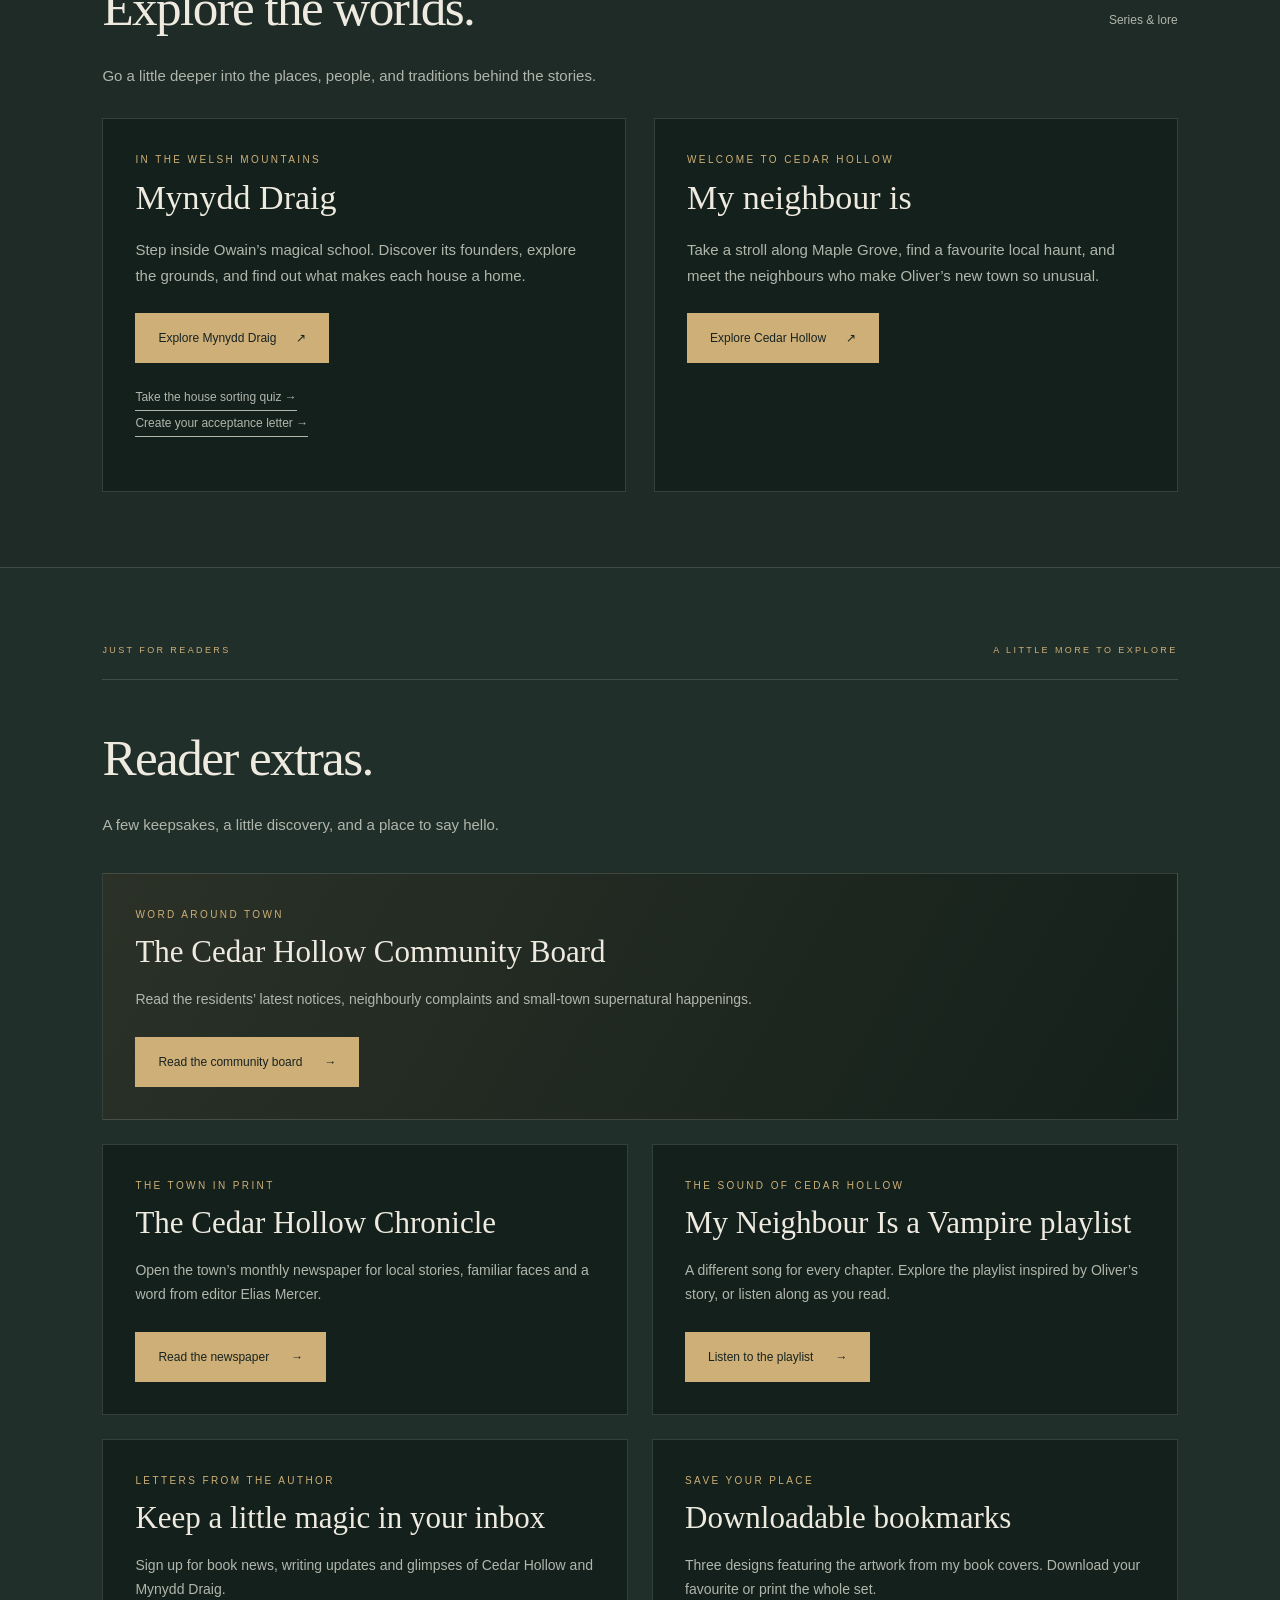
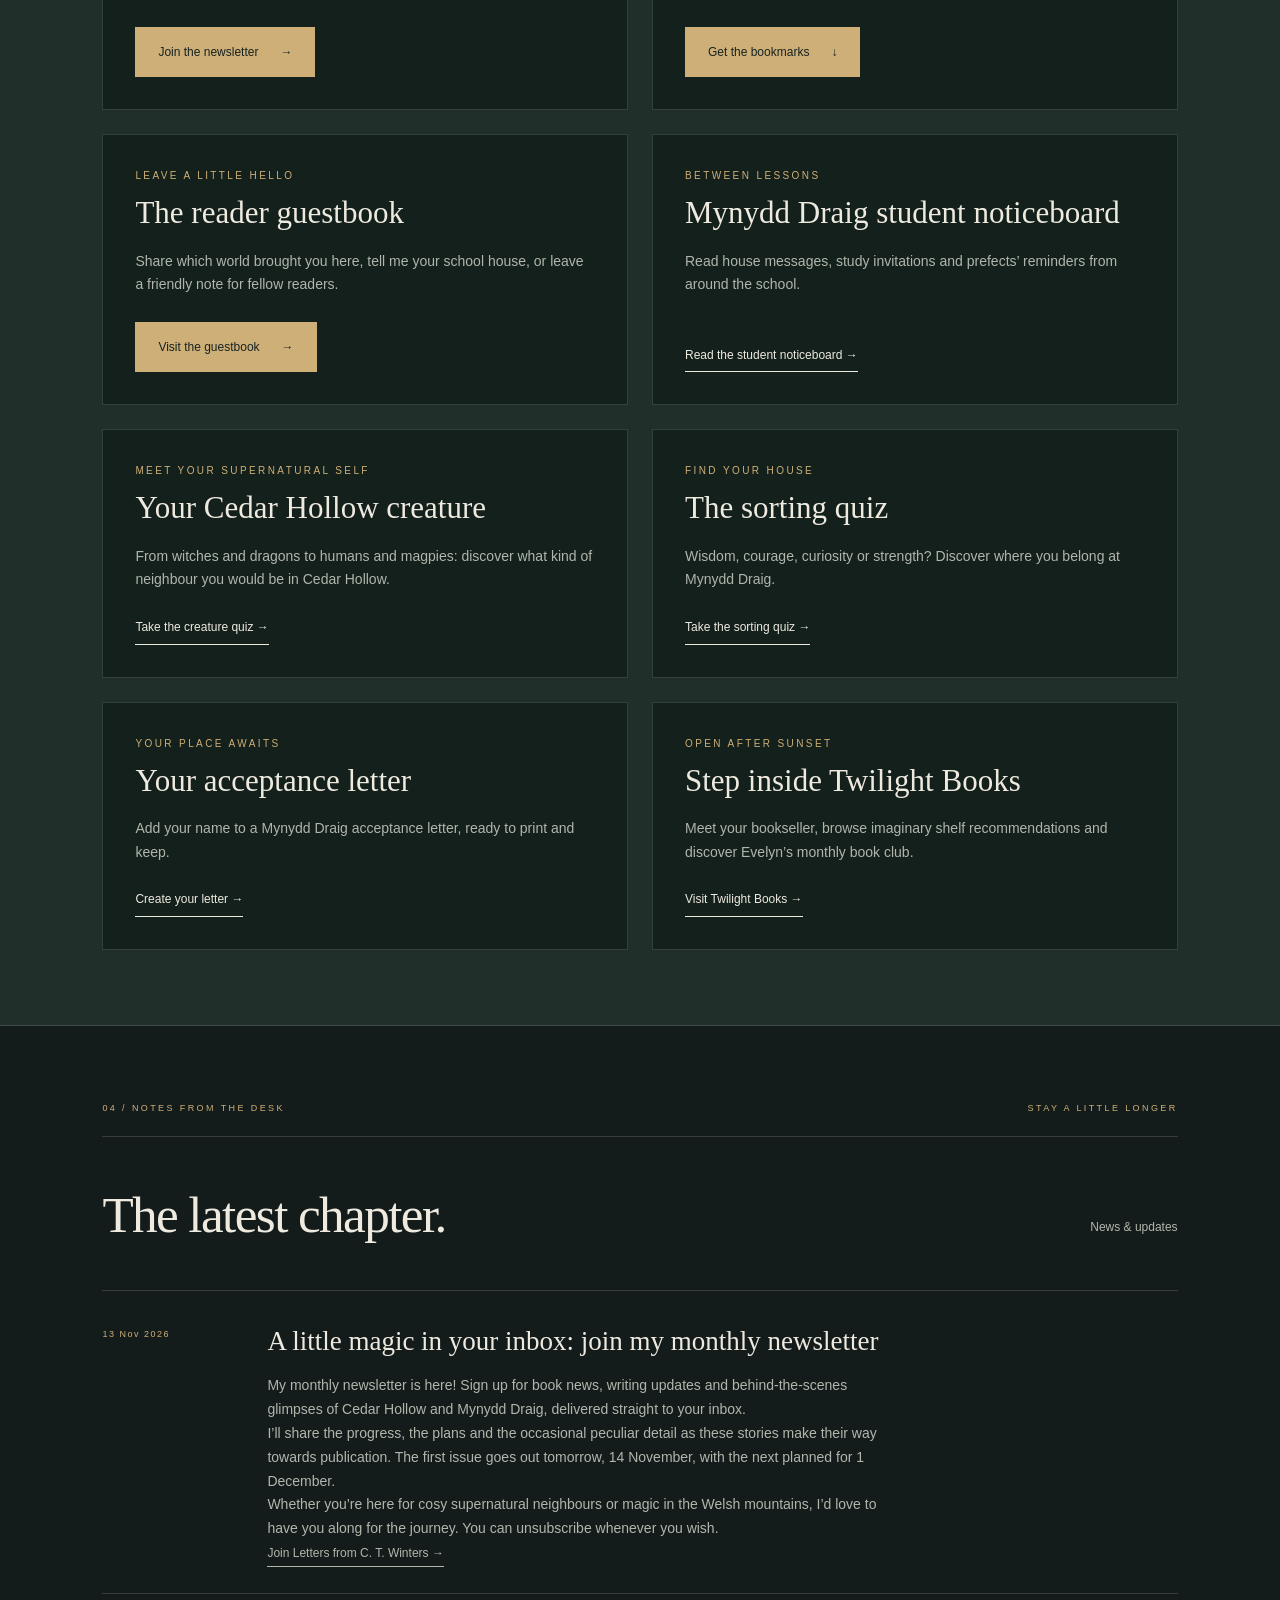
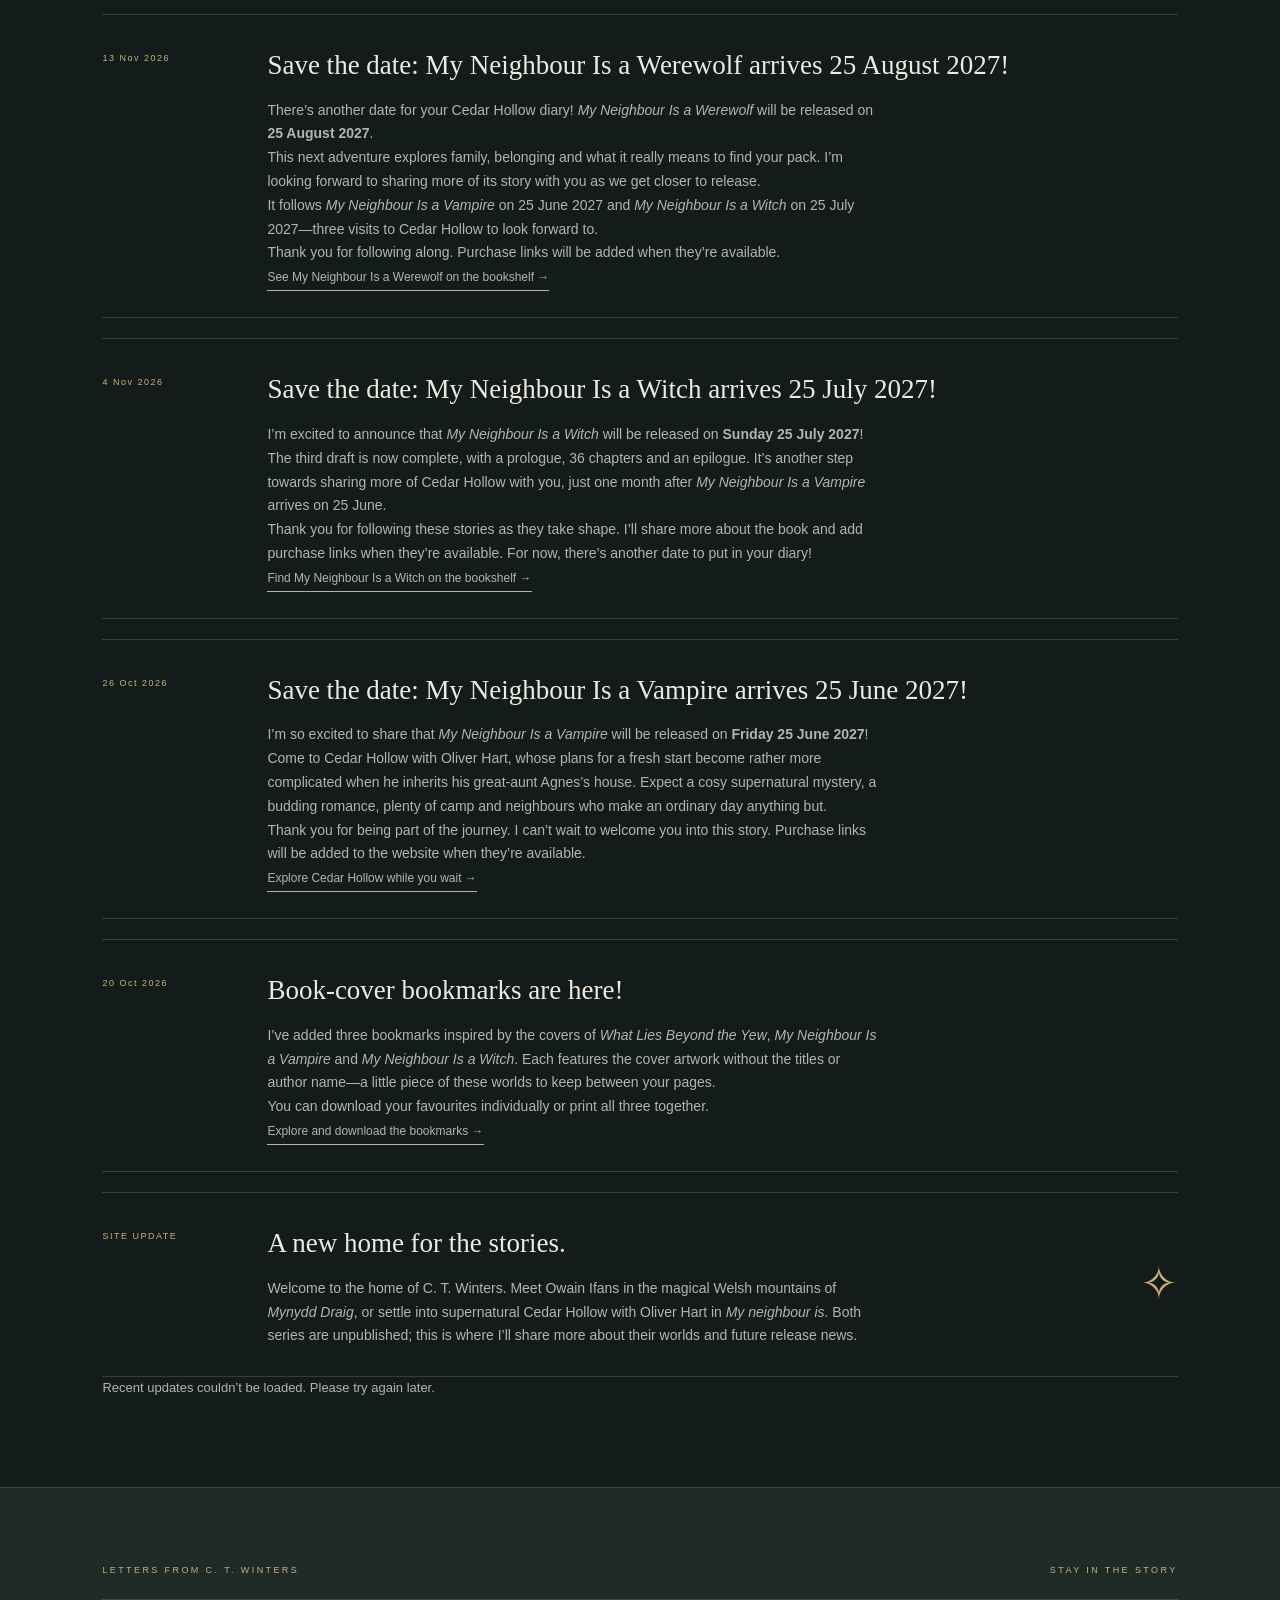
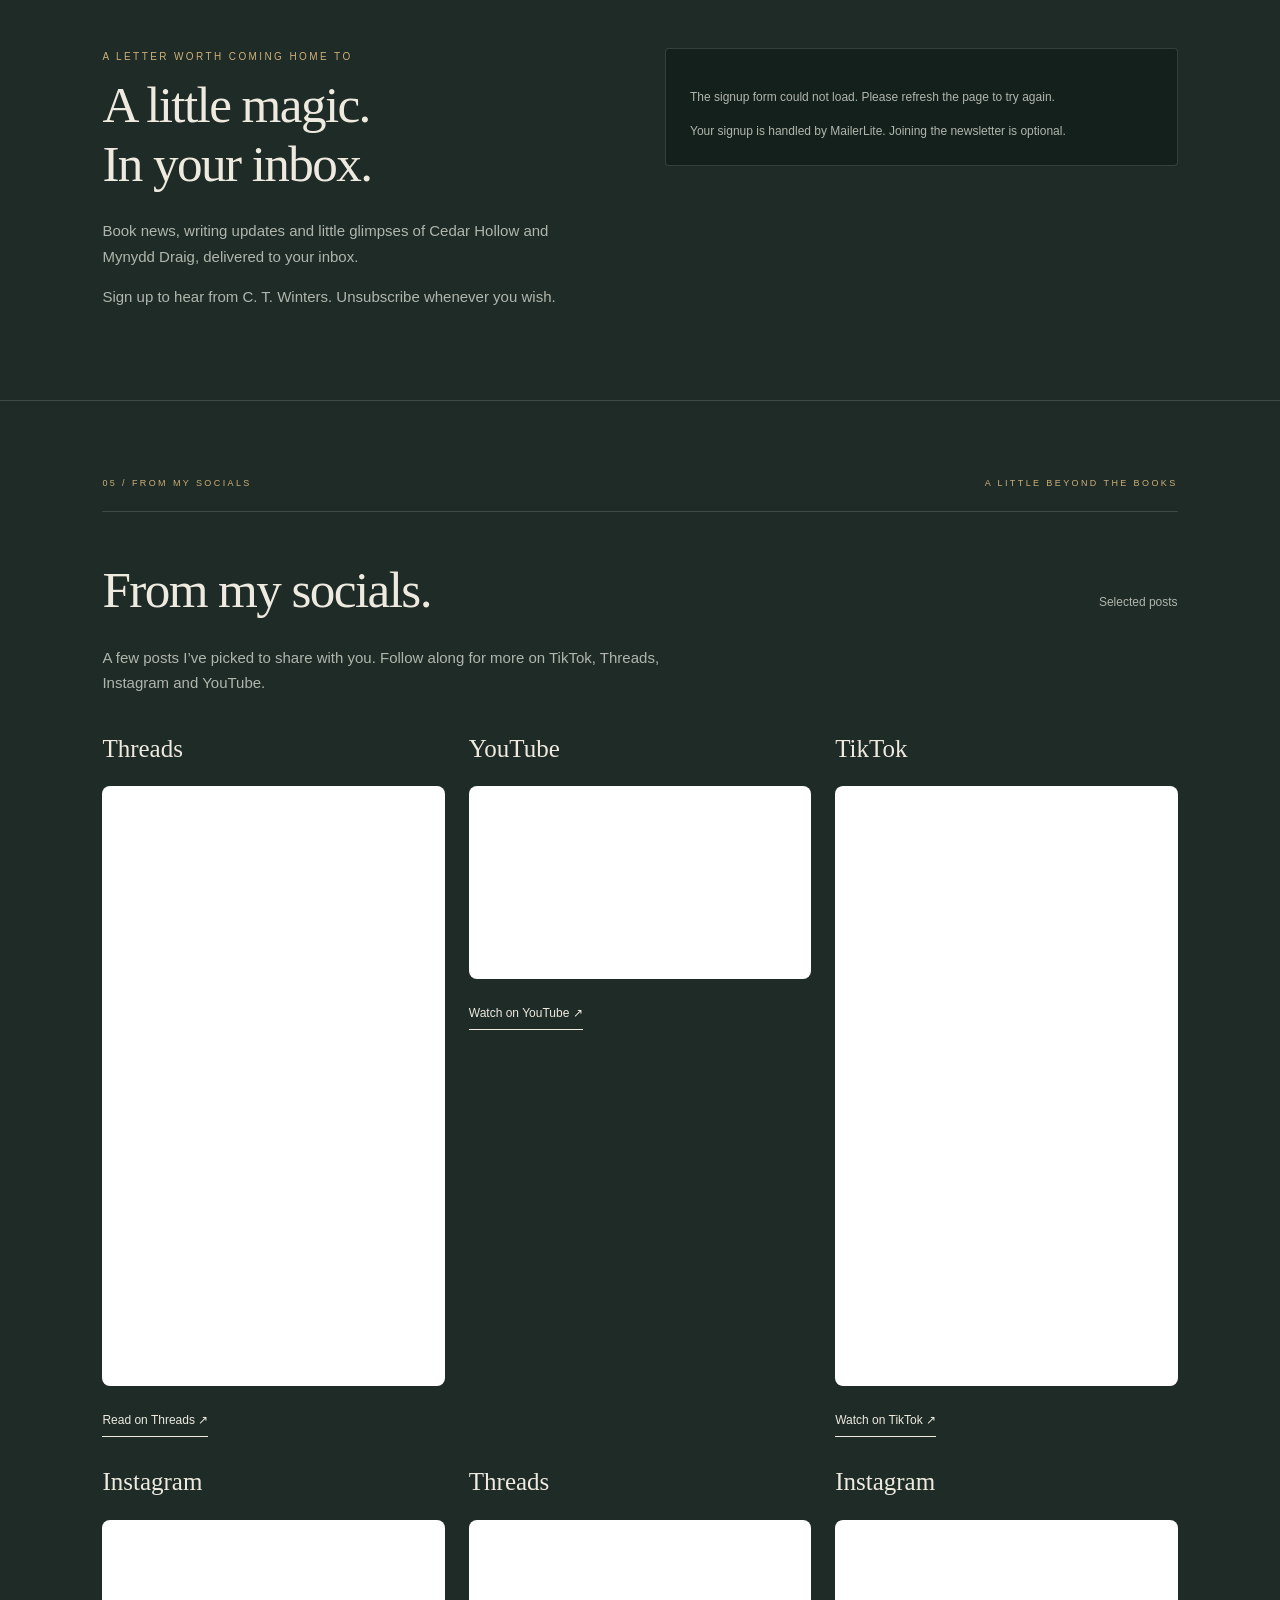
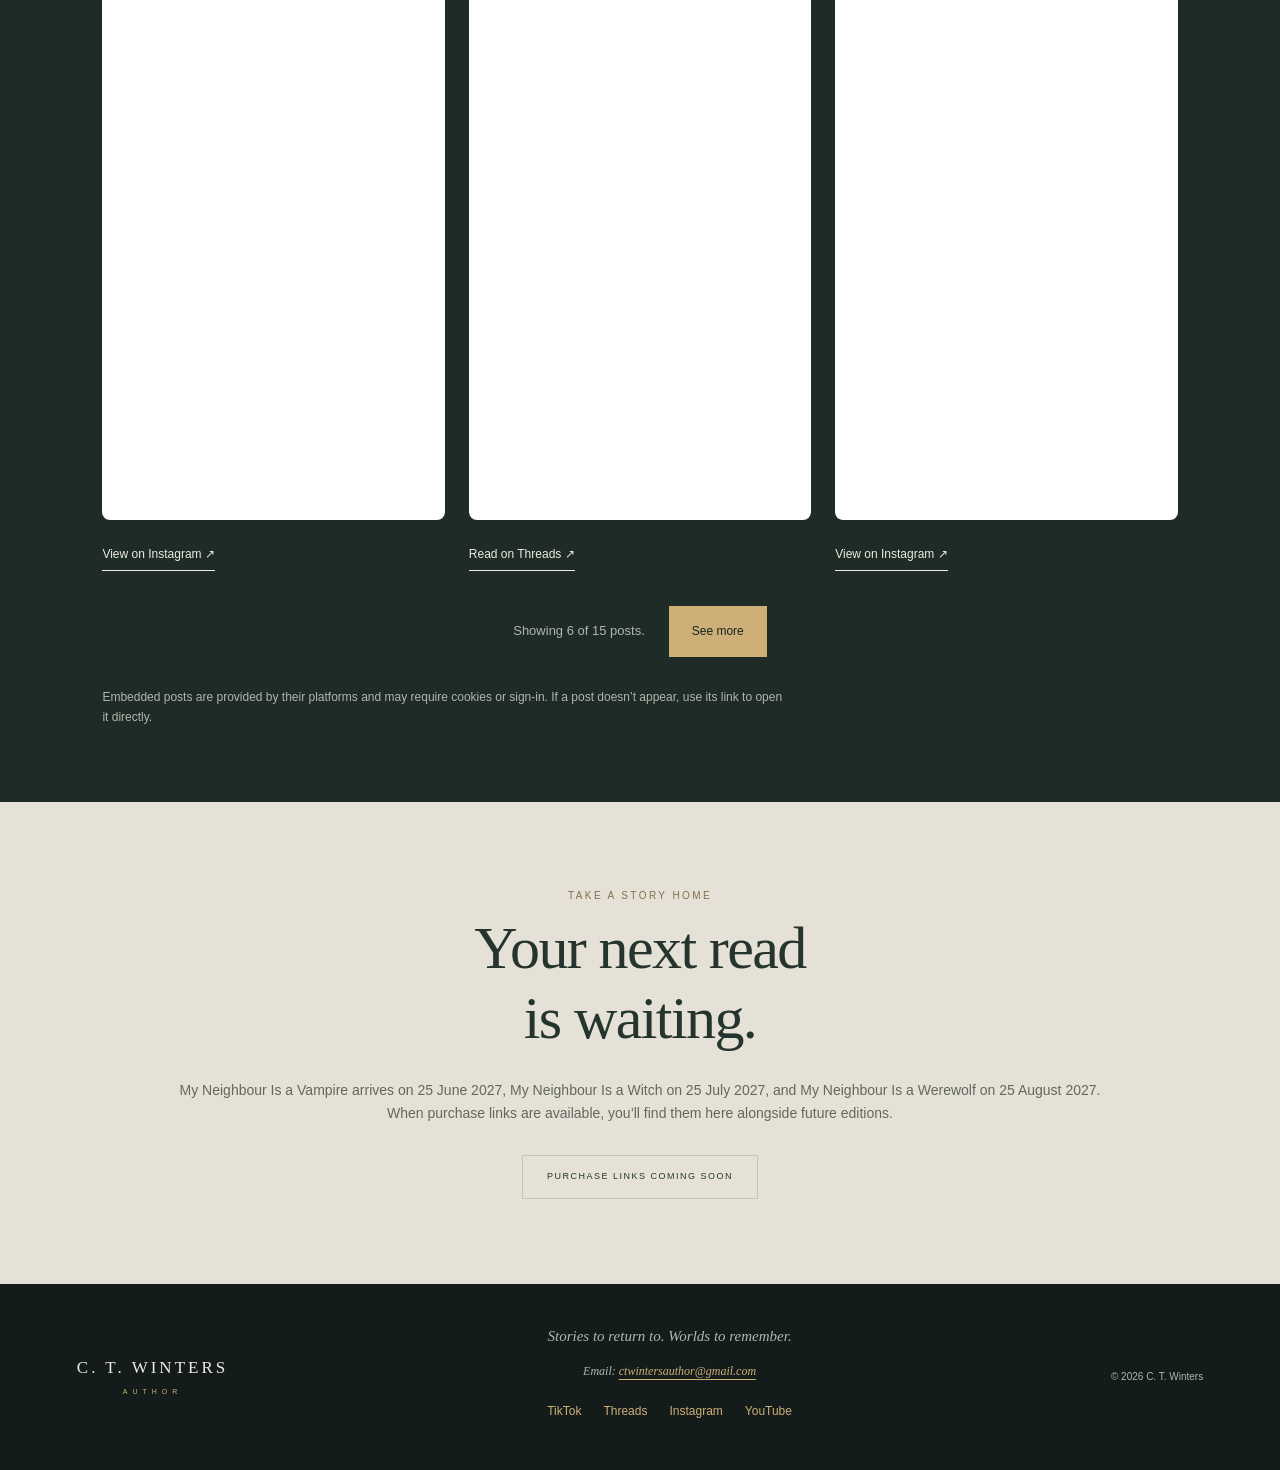
==== commit dfc95002: "Use short Mynydd Draig titles on the writing desk" ====
--- a/index.html
+++ b/index.html
@@ -41,8 +41,8 @@
         <article class="writing-project" aria-labelledby="writing-werewolf-title"><p class="eyebrow">MY NEIGHBOUR IS</p><h3 id="writing-werewolf-title">My Neighbour Is a Werewolf</h3><p class="book-release-date"><strong>Coming <time datetime="2027-08-25">25 August 2027</time></strong></p><p>I’m working on the official cover for this upcoming Cedar Hollow story. More details to come.</p><div class="project-progress"><p class="milestone-label">Cover design in progress</p><p class="project-stage">More writing updates to come</p></div><a class="text-link" href="#werewolf-book">Find it on the bookshelf →</a></article>
         <article class="writing-project" aria-labelledby="writing-zombie-title"><p class="eyebrow">MY NEIGHBOUR IS</p><h3 id="writing-zombie-title">My Neighbour Is a Zombie</h3><p>A future story from Cedar Hollow. More details to come.</p><div class="project-progress"><p class="milestone-label">Planned project</p><p class="project-stage">More writing updates to come</p></div><a class="text-link" href="my-neighbour-is.html">Explore Cedar Hollow →</a></article>
         <article class="writing-project" aria-labelledby="writing-jack-frost-title"><p class="eyebrow">MY NEIGHBOUR IS</p><h3 id="writing-jack-frost-title">My Neighbour Is Jack Frost</h3><p>A future story from Cedar Hollow. More details to come.</p><div class="project-progress"><p class="milestone-label">Planned project</p><p class="project-stage">More writing updates to come</p></div><a class="text-link" href="my-neighbour-is.html">Explore Cedar Hollow →</a></article>
-        <article class="writing-project" aria-labelledby="writing-mountain-title"><p class="eyebrow">MYNYDD DRAIG</p><h3 id="writing-mountain-title">Mynydd Draig: What Lies Beneath the Mountain</h3><p>A future story in the world of Mynydd Draig. More details to come.</p><div class="project-progress"><p class="milestone-label">Planned project</p><p class="project-stage">More writing updates to come</p></div><a class="text-link" href="mynydd-draig.html">Explore Mynydd Draig →</a></article>
-        <article class="writing-project" aria-labelledby="writing-vale-title"><p class="eyebrow">MYNYDD DRAIG</p><h3 id="writing-vale-title">Mynydd Draig: What Lies Within the Vale</h3><p>A future story in the world of Mynydd Draig. More details to come.</p><div class="project-progress"><p class="milestone-label">Planned project</p><p class="project-stage">More writing updates to come</p></div><a class="text-link" href="mynydd-draig.html">Explore Mynydd Draig →</a></article>
+        <article class="writing-project" aria-labelledby="writing-mountain-title"><p class="eyebrow">MYNYDD DRAIG</p><h3 id="writing-mountain-title">What Lies Beneath the Mountain</h3><p>A future story in the world of Mynydd Draig. More details to come.</p><div class="project-progress"><p class="milestone-label">Planned project</p><p class="project-stage">More writing updates to come</p></div><a class="text-link" href="mynydd-draig.html">Explore Mynydd Draig →</a></article>
+        <article class="writing-project" aria-labelledby="writing-vale-title"><p class="eyebrow">MYNYDD DRAIG</p><h3 id="writing-vale-title">What Lies Within the Vale</h3><p>A future story in the world of Mynydd Draig. More details to come.</p><div class="project-progress"><p class="milestone-label">Planned project</p><p class="project-stage">More writing updates to come</p></div><a class="text-link" href="mynydd-draig.html">Explore Mynydd Draig →</a></article>
       </div>
       <p class="writing-checkpoint">Last updated <time data-page-updated datetime="2026-11-13">13 November 2026</time><span class="update-date-note" hidden> (last confirmed)</span></p>
     </section>
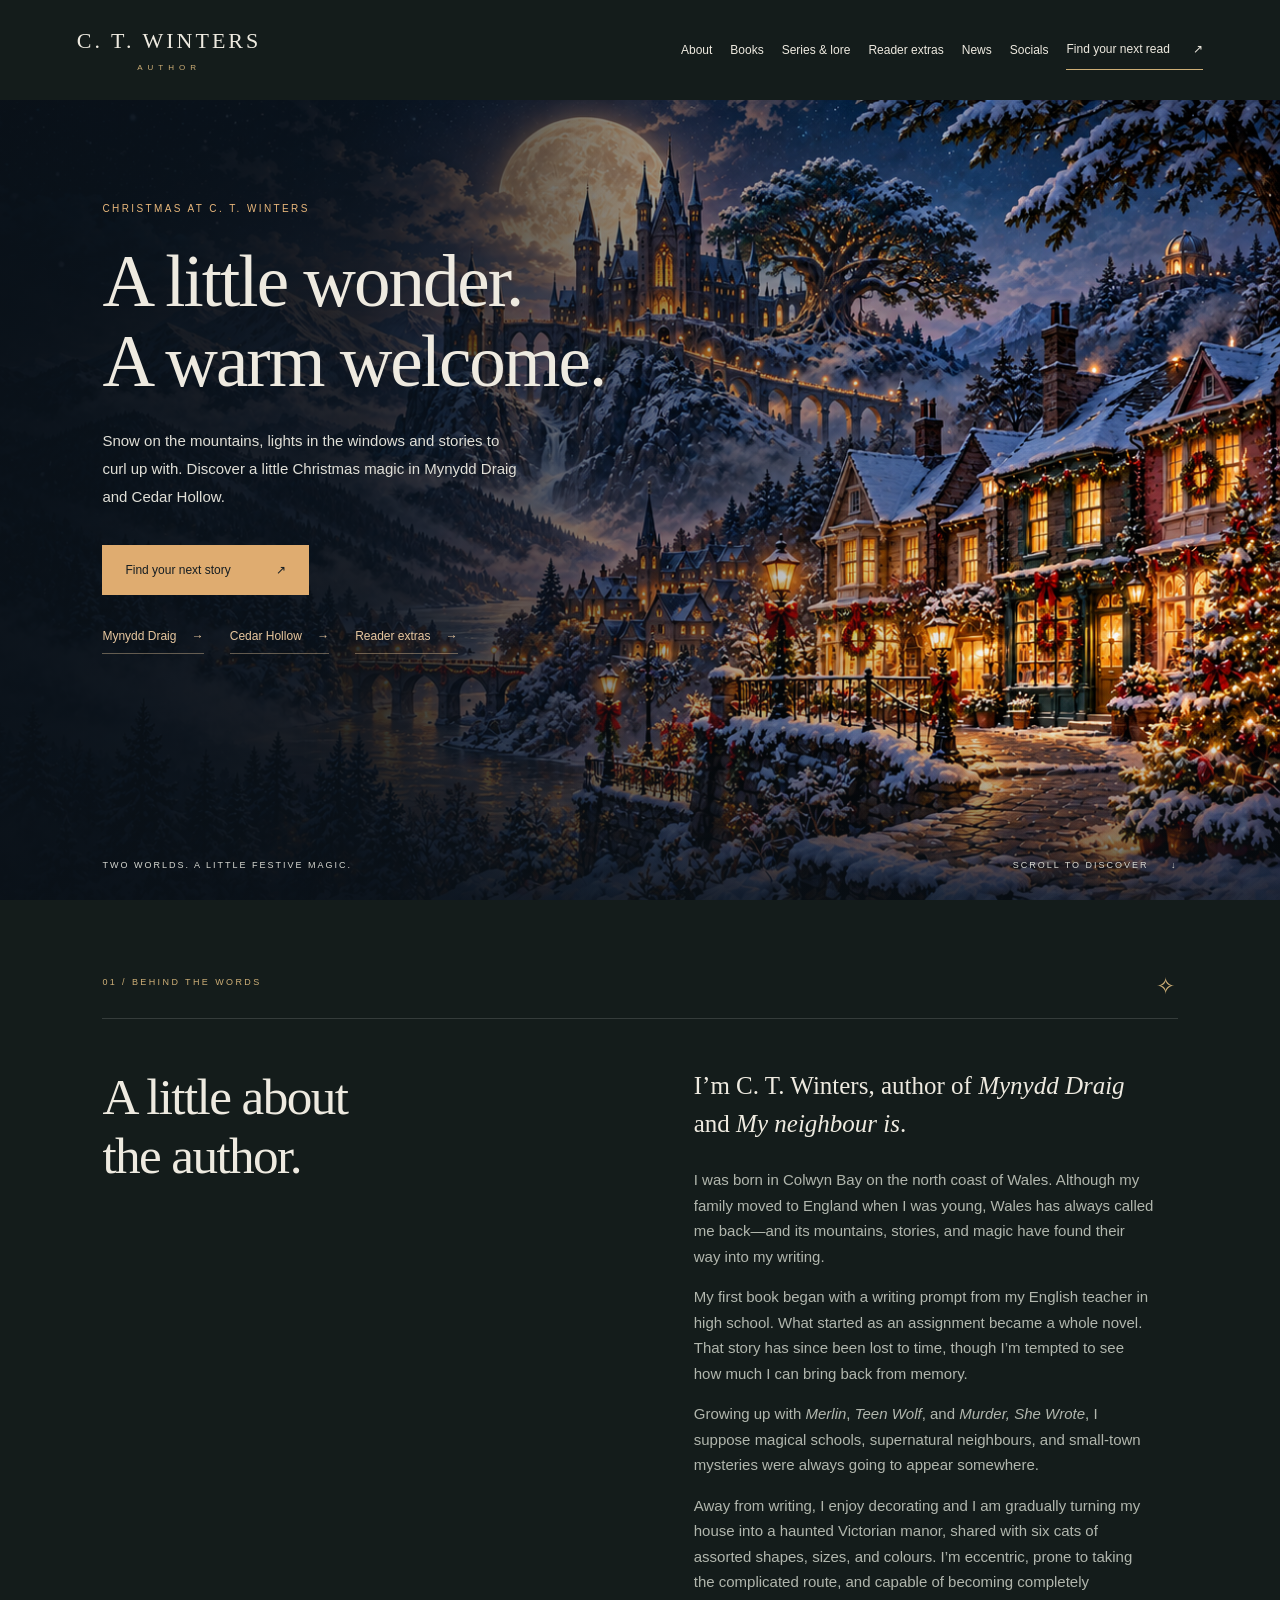
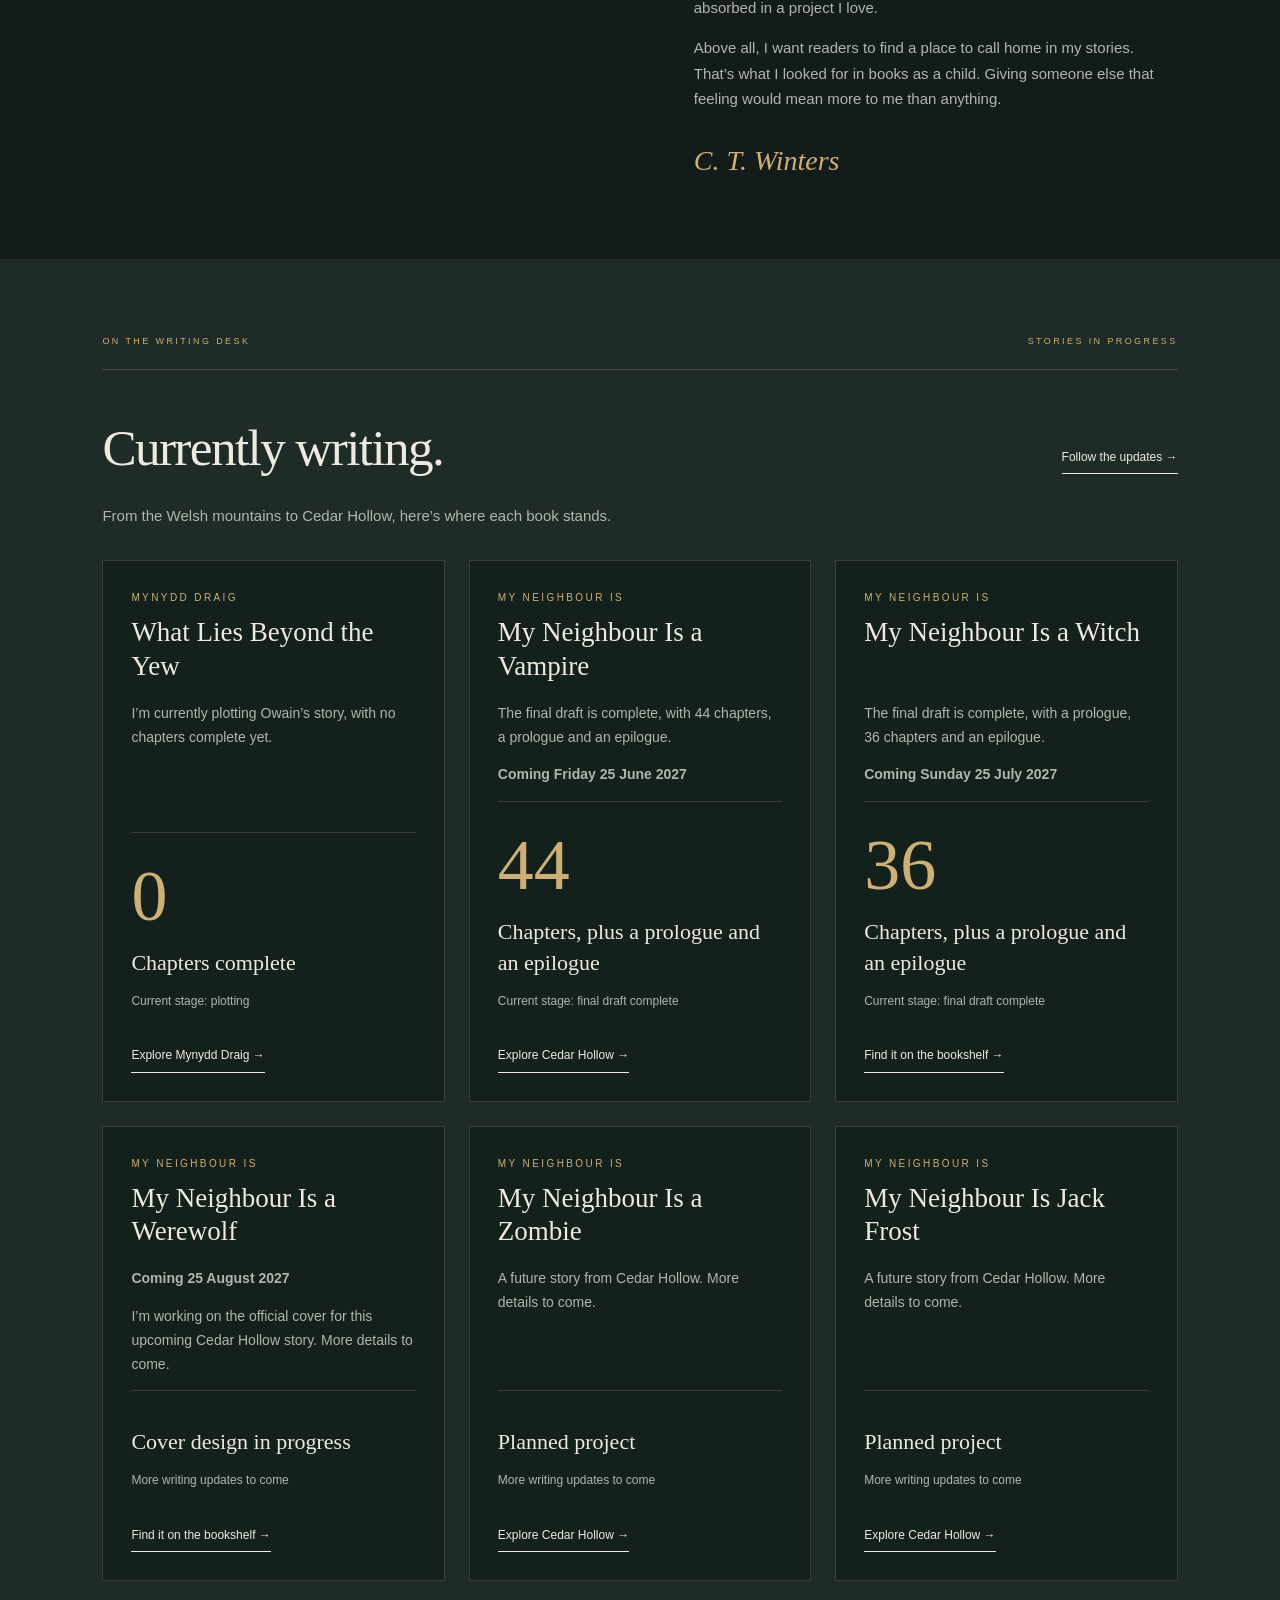
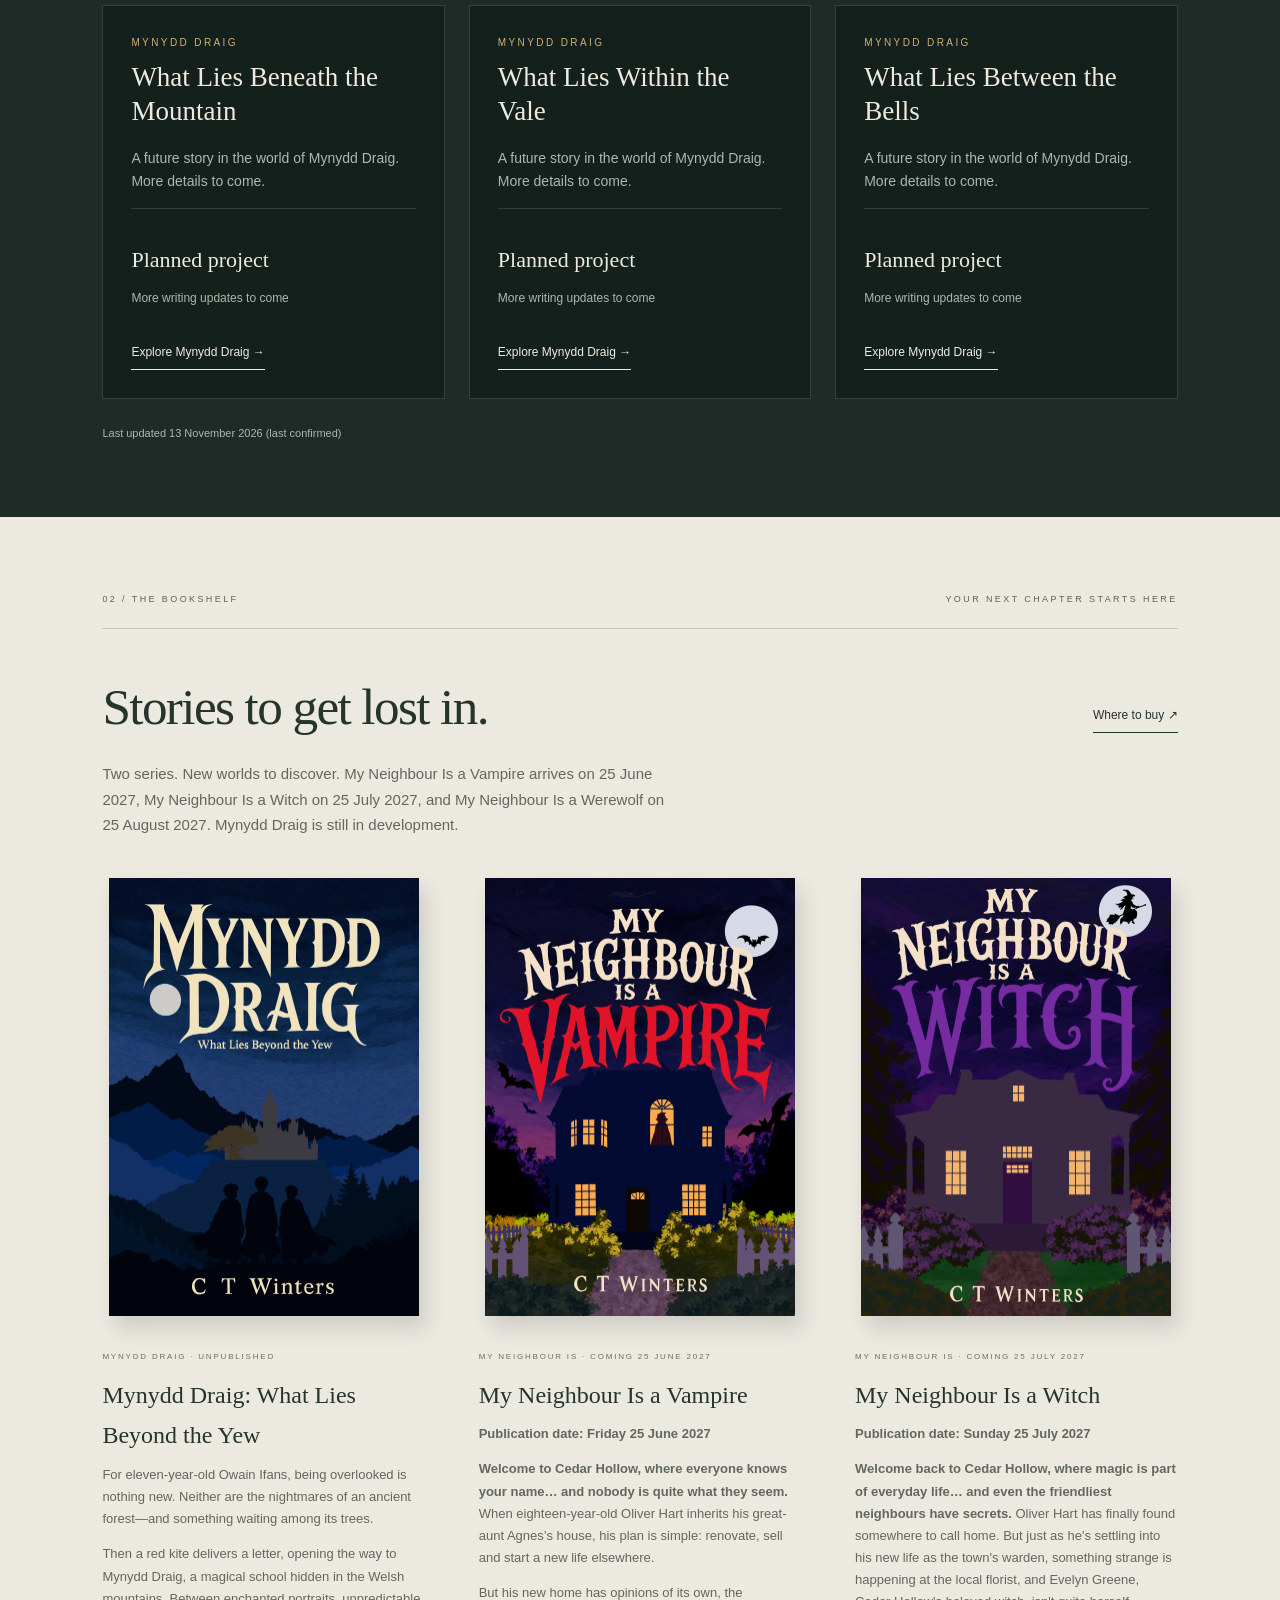
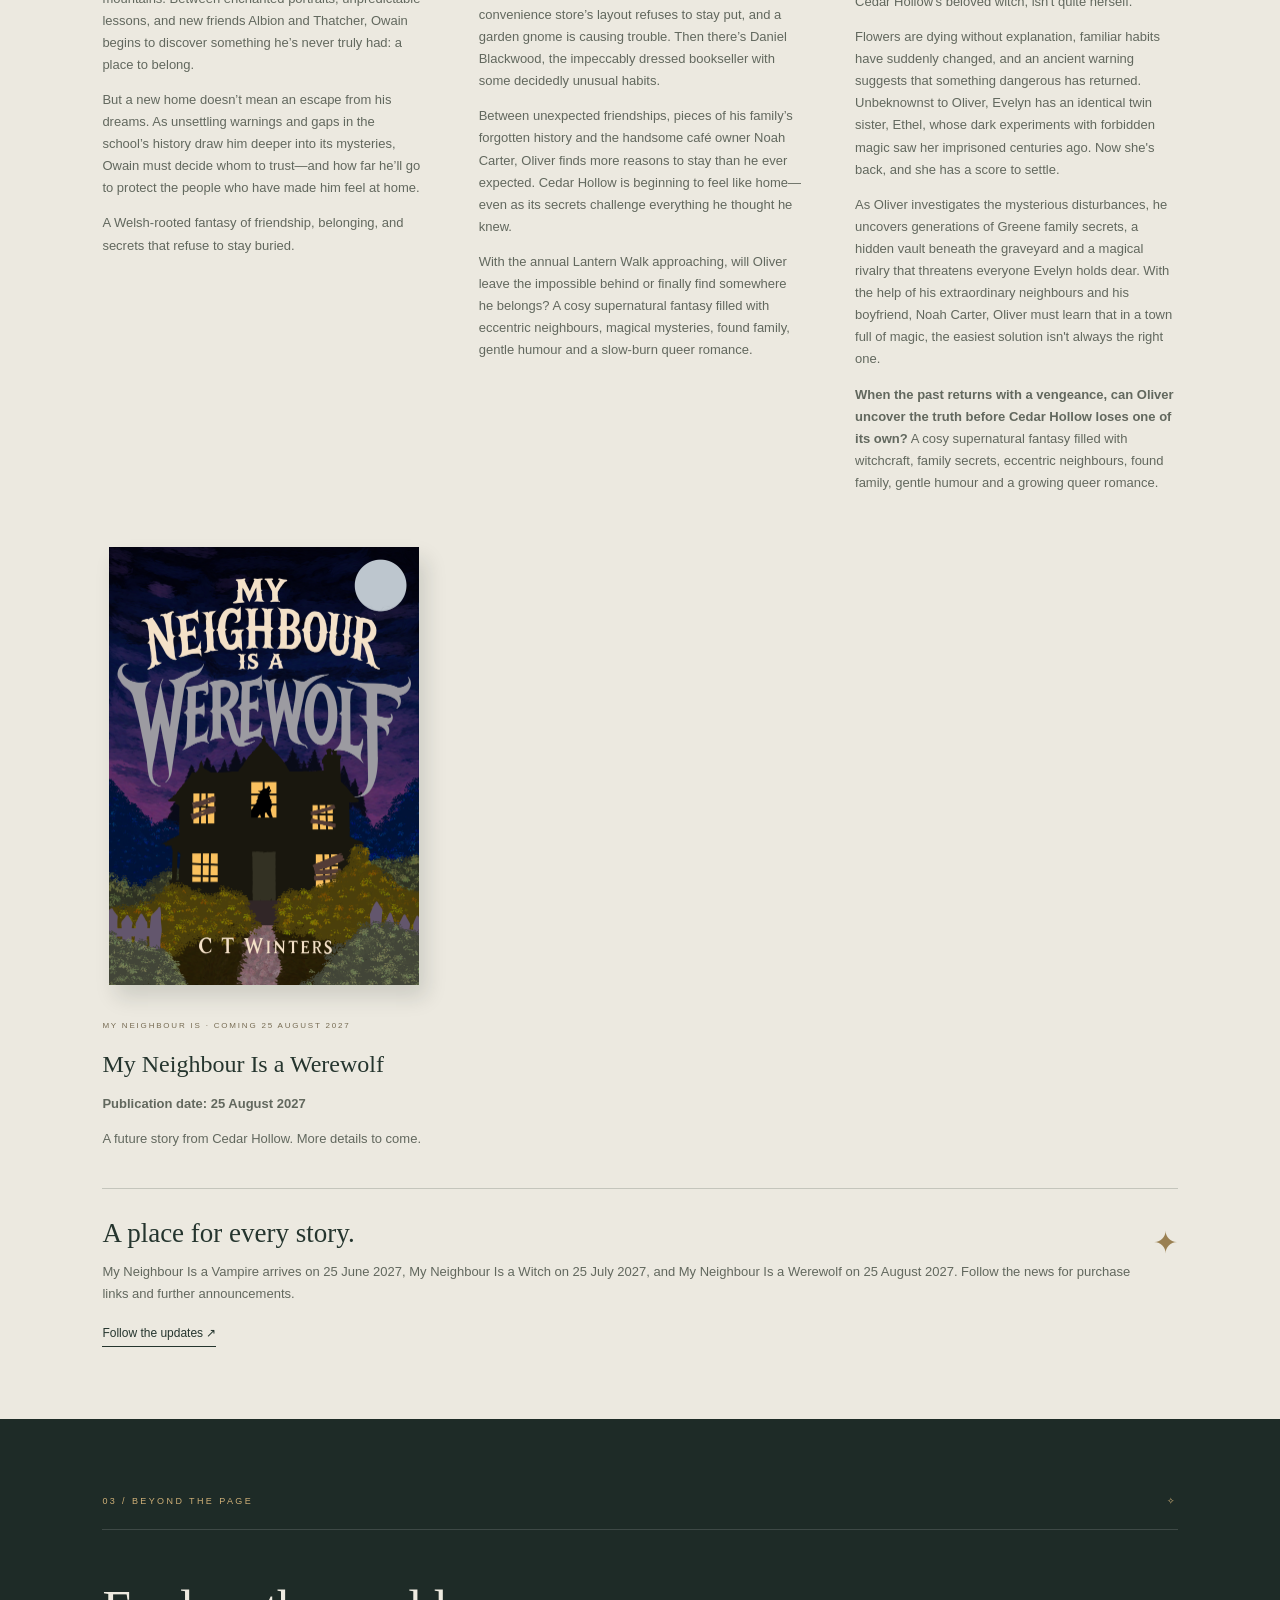
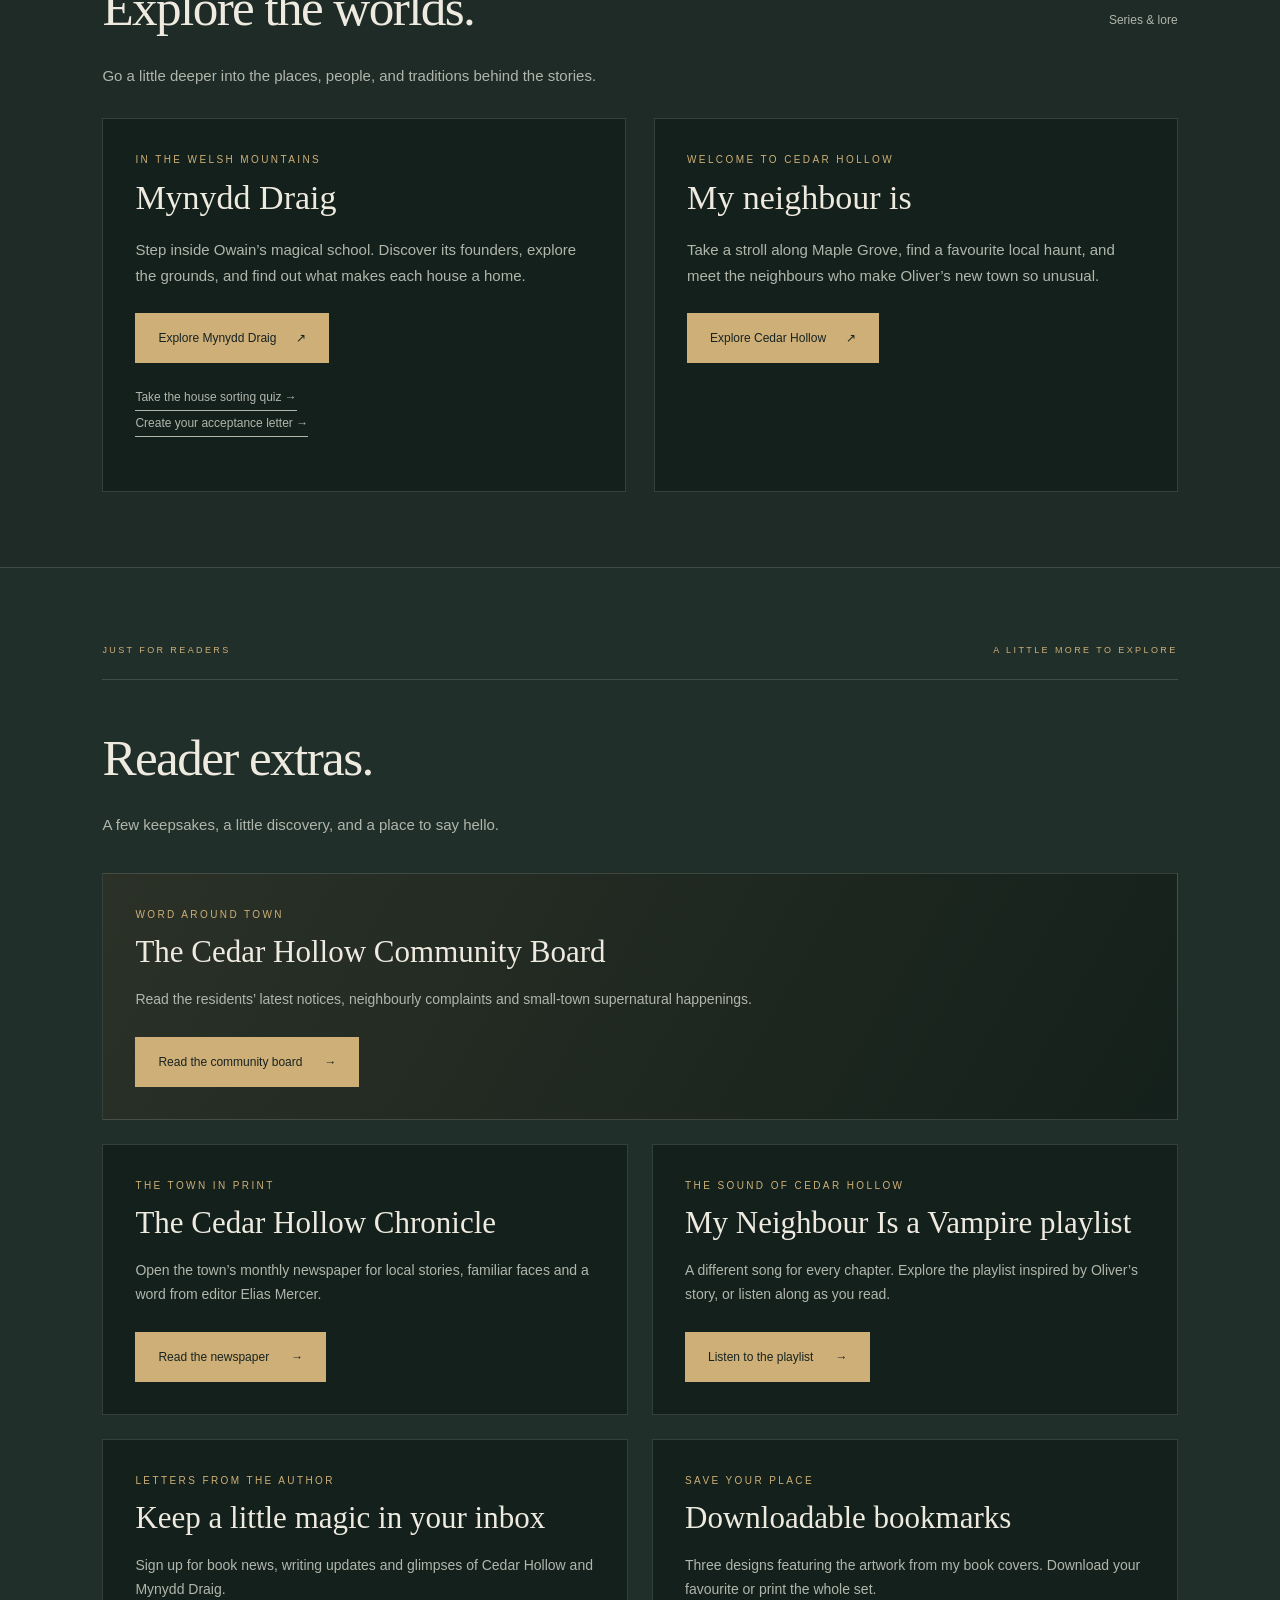
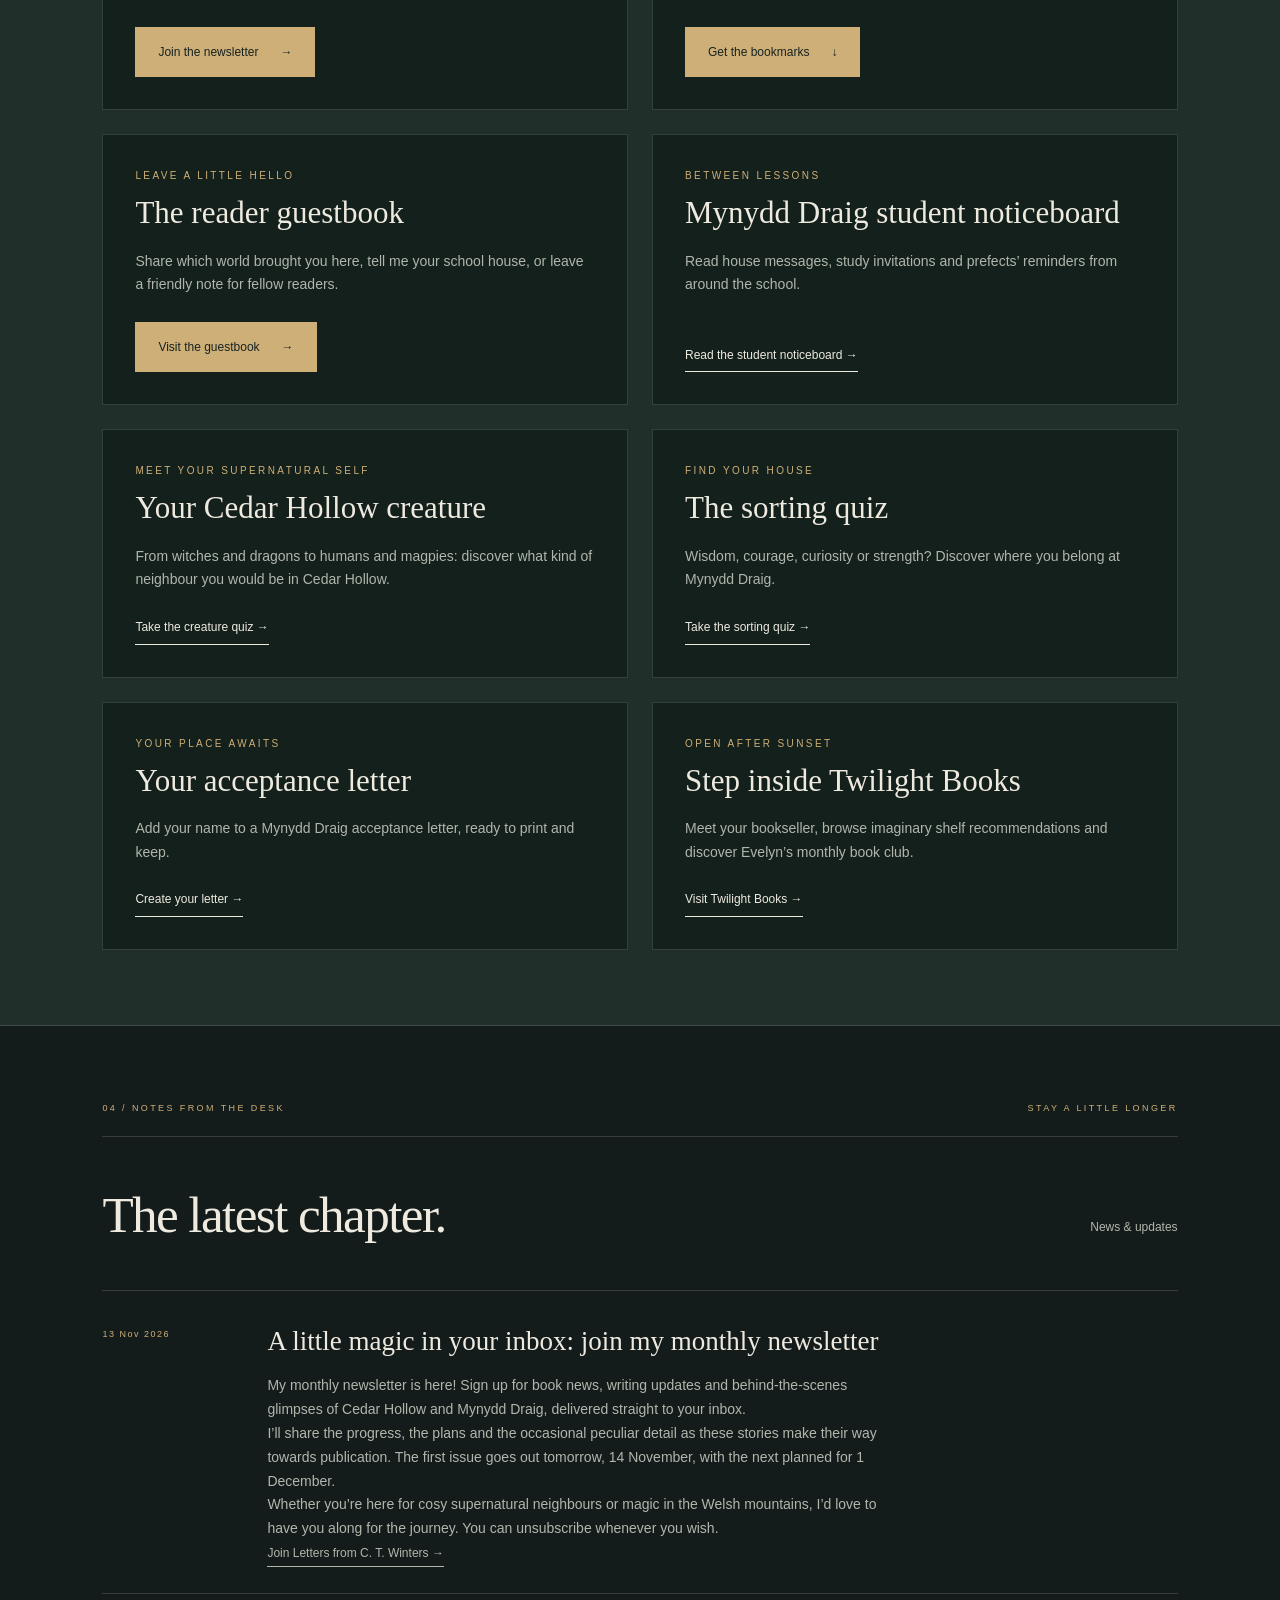
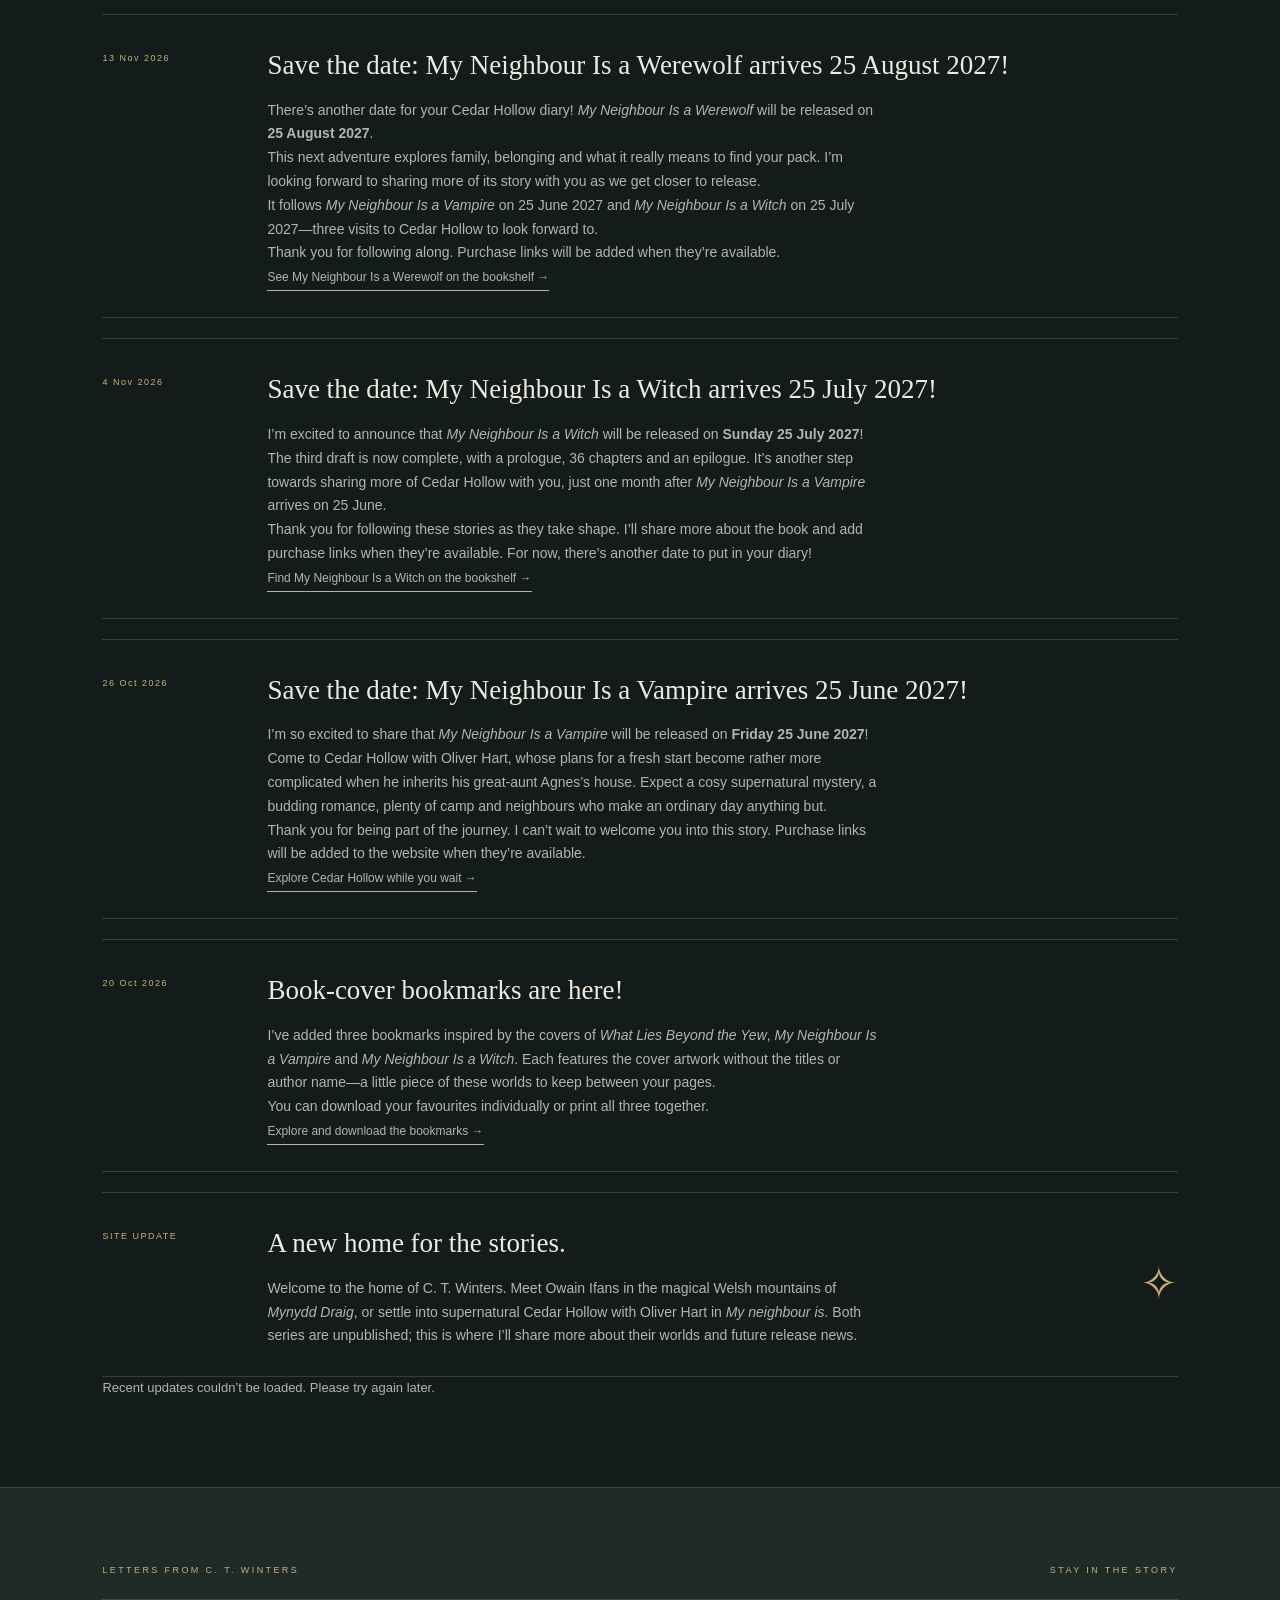
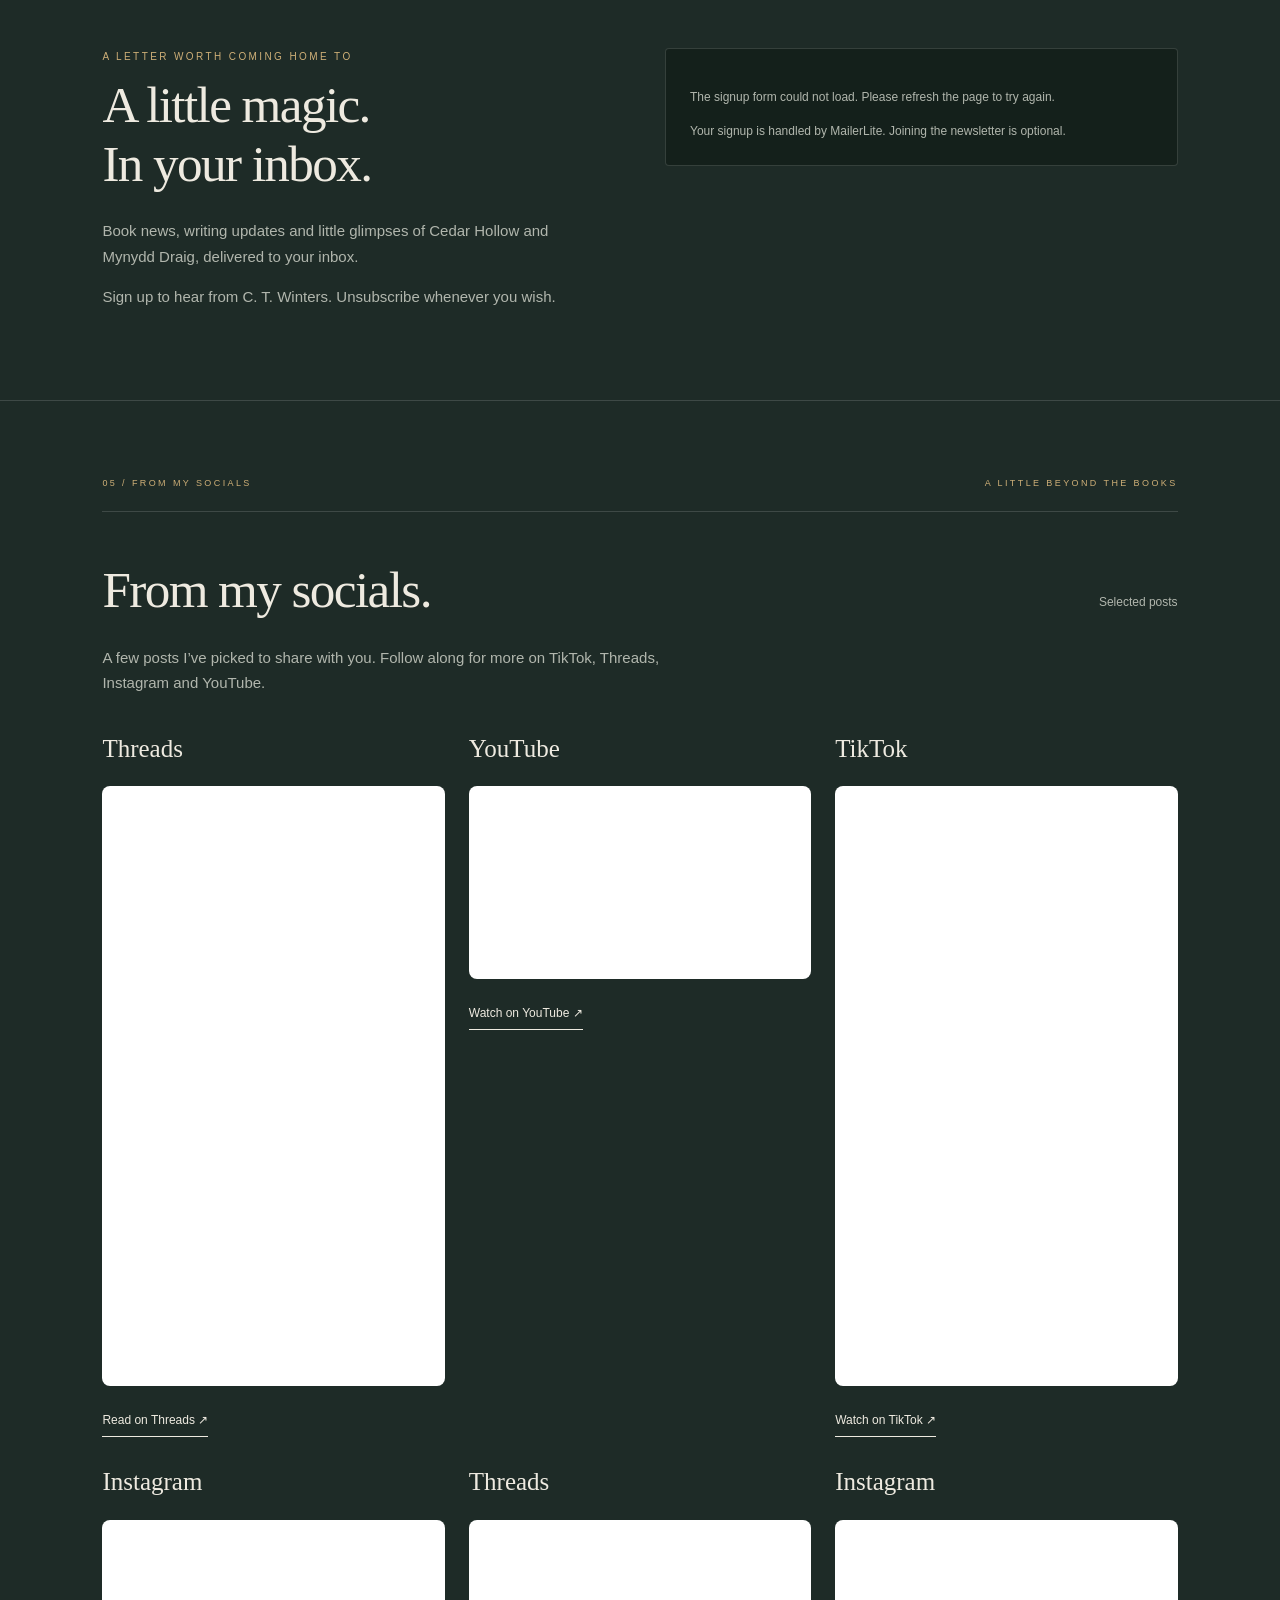
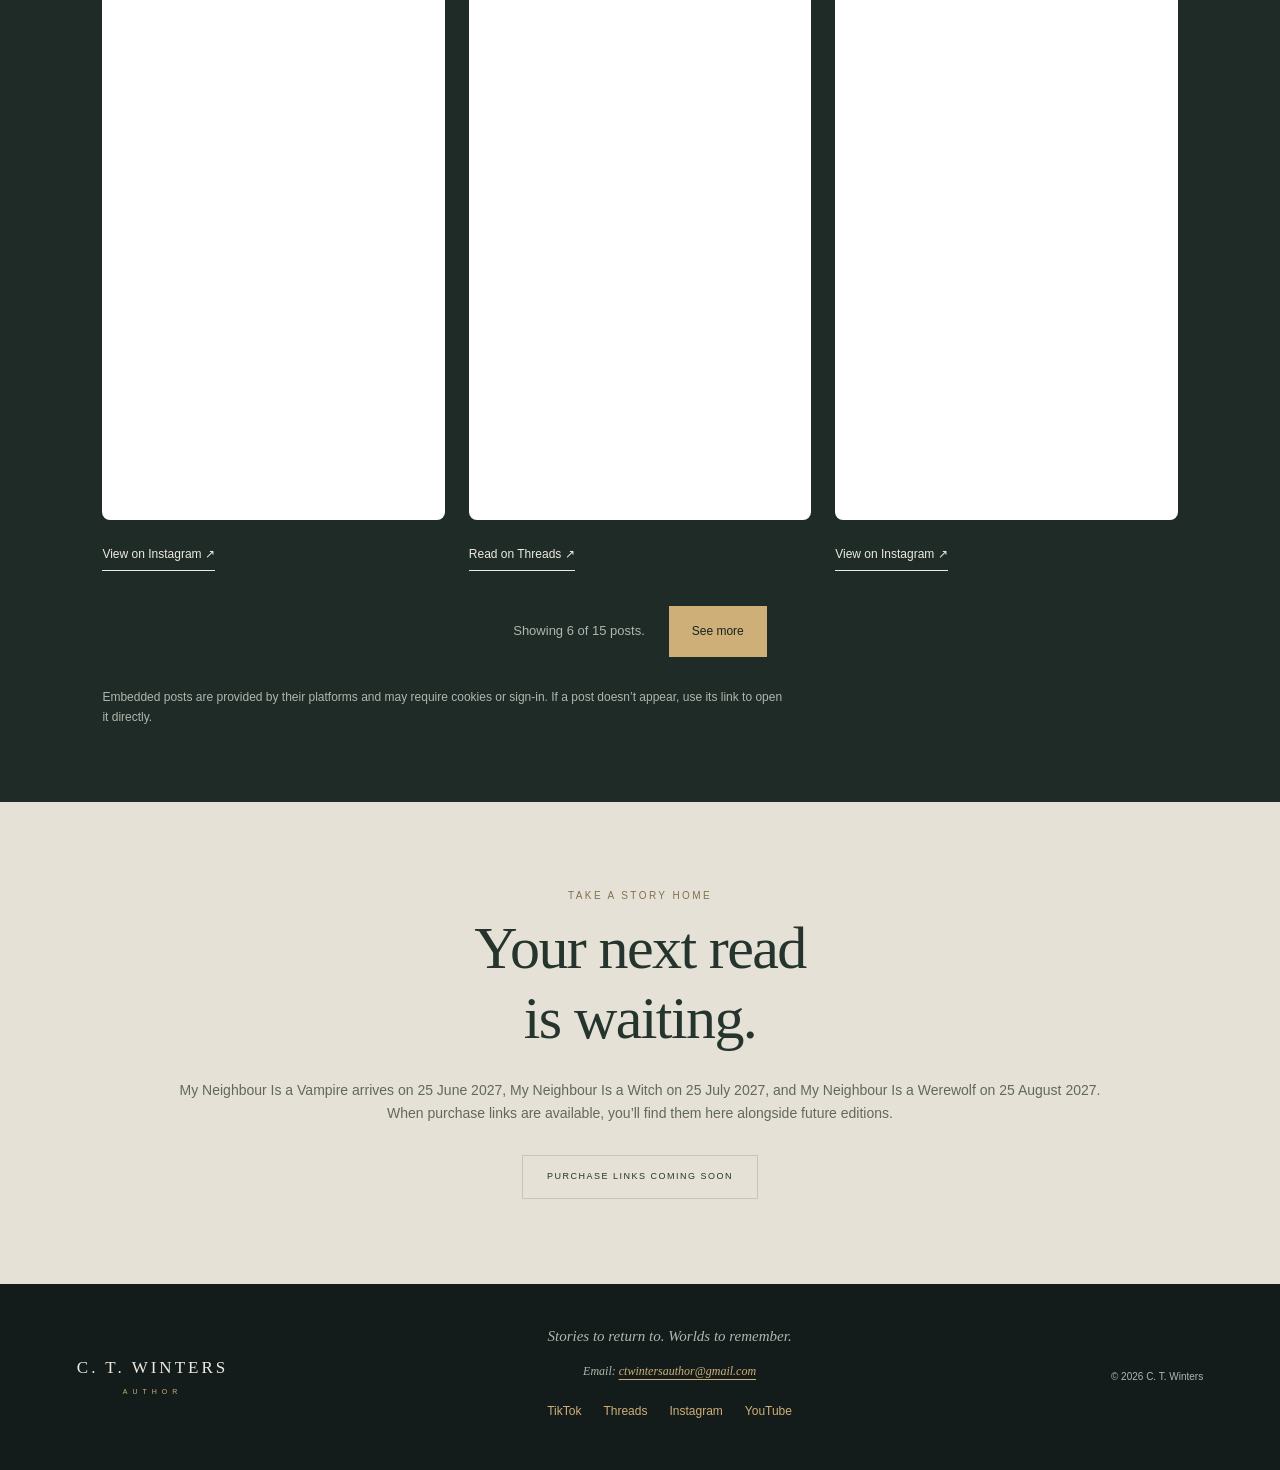
==== commit bd7c50e8: "Add What Lies Between the Bells to the writing desk" ====
--- a/index.html
+++ b/index.html
@@ -43,6 +43,7 @@
         <article class="writing-project" aria-labelledby="writing-jack-frost-title"><p class="eyebrow">MY NEIGHBOUR IS</p><h3 id="writing-jack-frost-title">My Neighbour Is Jack Frost</h3><p>A future story from Cedar Hollow. More details to come.</p><div class="project-progress"><p class="milestone-label">Planned project</p><p class="project-stage">More writing updates to come</p></div><a class="text-link" href="my-neighbour-is.html">Explore Cedar Hollow →</a></article>
         <article class="writing-project" aria-labelledby="writing-mountain-title"><p class="eyebrow">MYNYDD DRAIG</p><h3 id="writing-mountain-title">What Lies Beneath the Mountain</h3><p>A future story in the world of Mynydd Draig. More details to come.</p><div class="project-progress"><p class="milestone-label">Planned project</p><p class="project-stage">More writing updates to come</p></div><a class="text-link" href="mynydd-draig.html">Explore Mynydd Draig →</a></article>
         <article class="writing-project" aria-labelledby="writing-vale-title"><p class="eyebrow">MYNYDD DRAIG</p><h3 id="writing-vale-title">What Lies Within the Vale</h3><p>A future story in the world of Mynydd Draig. More details to come.</p><div class="project-progress"><p class="milestone-label">Planned project</p><p class="project-stage">More writing updates to come</p></div><a class="text-link" href="mynydd-draig.html">Explore Mynydd Draig →</a></article>
+        <article class="writing-project" aria-labelledby="writing-bells-title"><p class="eyebrow">MYNYDD DRAIG</p><h3 id="writing-bells-title">What Lies Between the Bells</h3><p>A future story in the world of Mynydd Draig. More details to come.</p><div class="project-progress"><p class="milestone-label">Planned project</p><p class="project-stage">More writing updates to come</p></div><a class="text-link" href="mynydd-draig.html">Explore Mynydd Draig →</a></article>
       </div>
       <p class="writing-checkpoint">Last updated <time data-page-updated datetime="2026-11-13">13 November 2026</time><span class="update-date-note" hidden> (last confirmed)</span></p>
     </section>
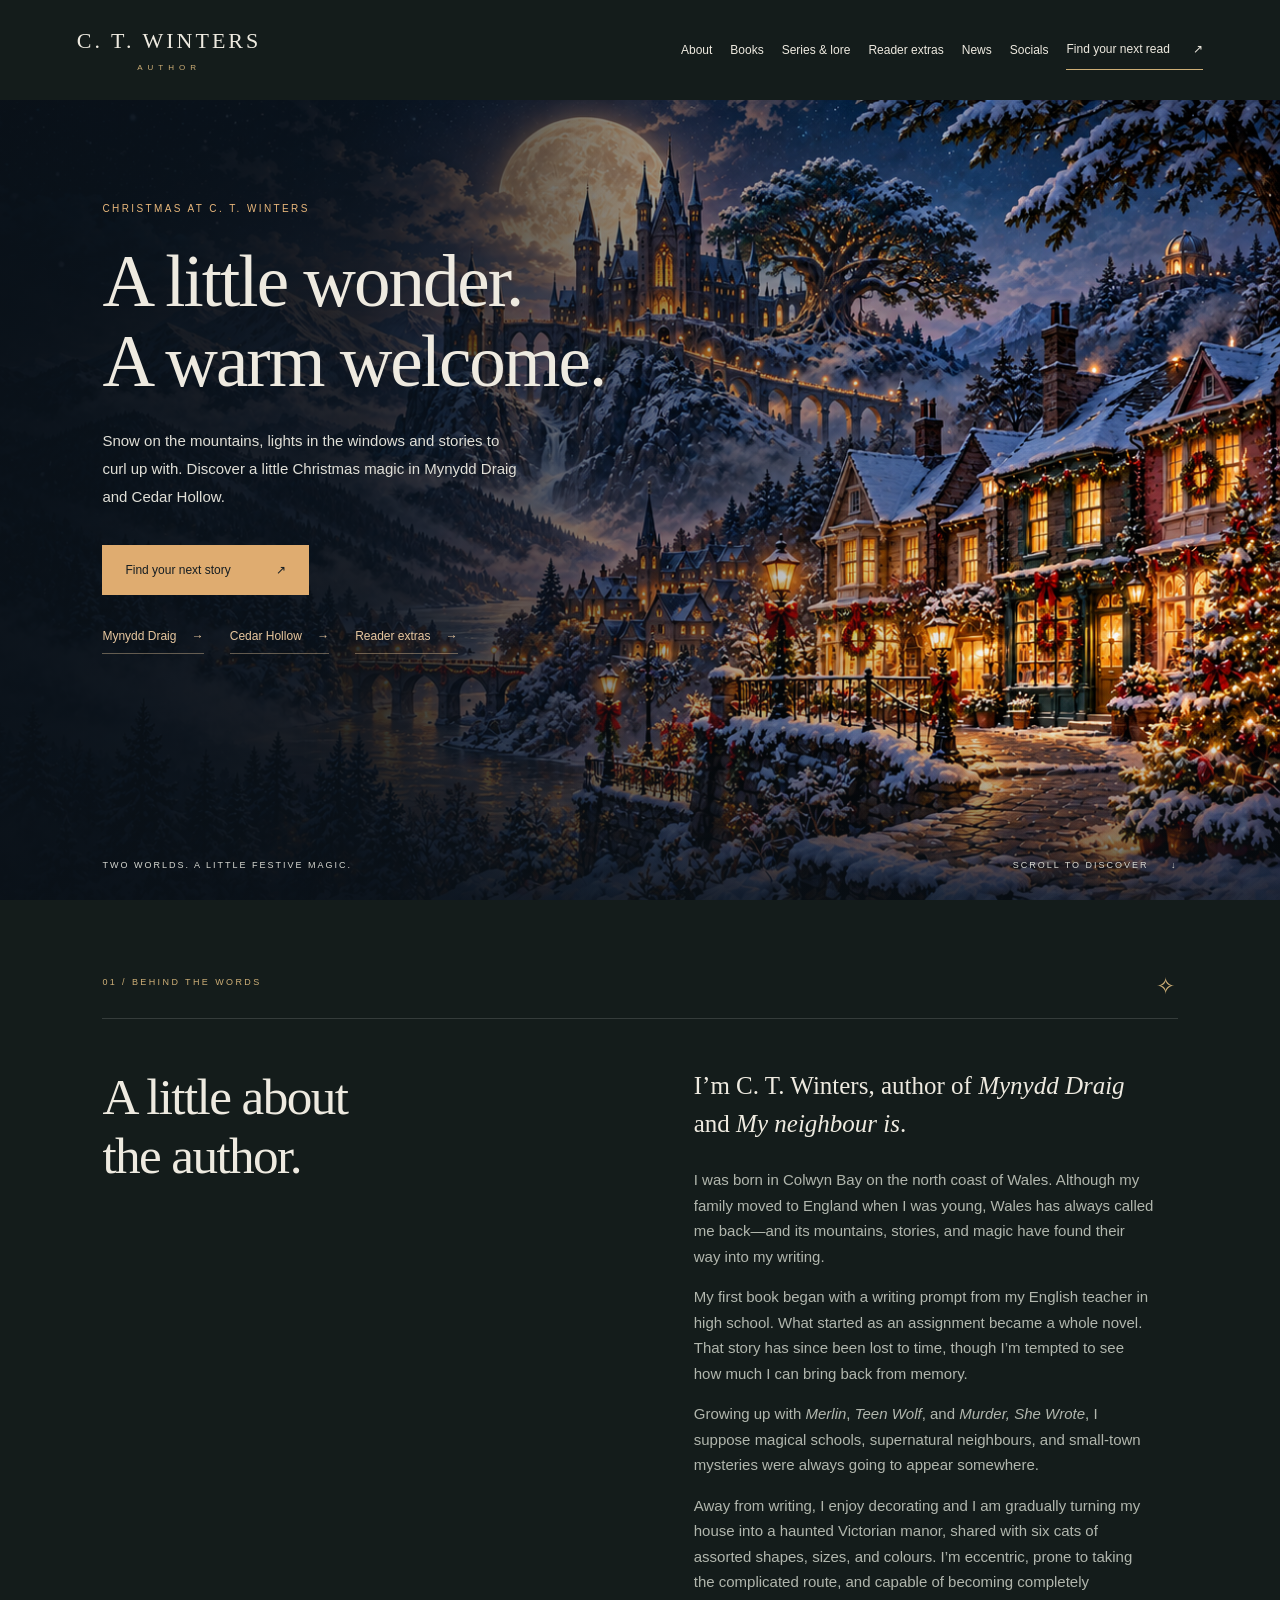
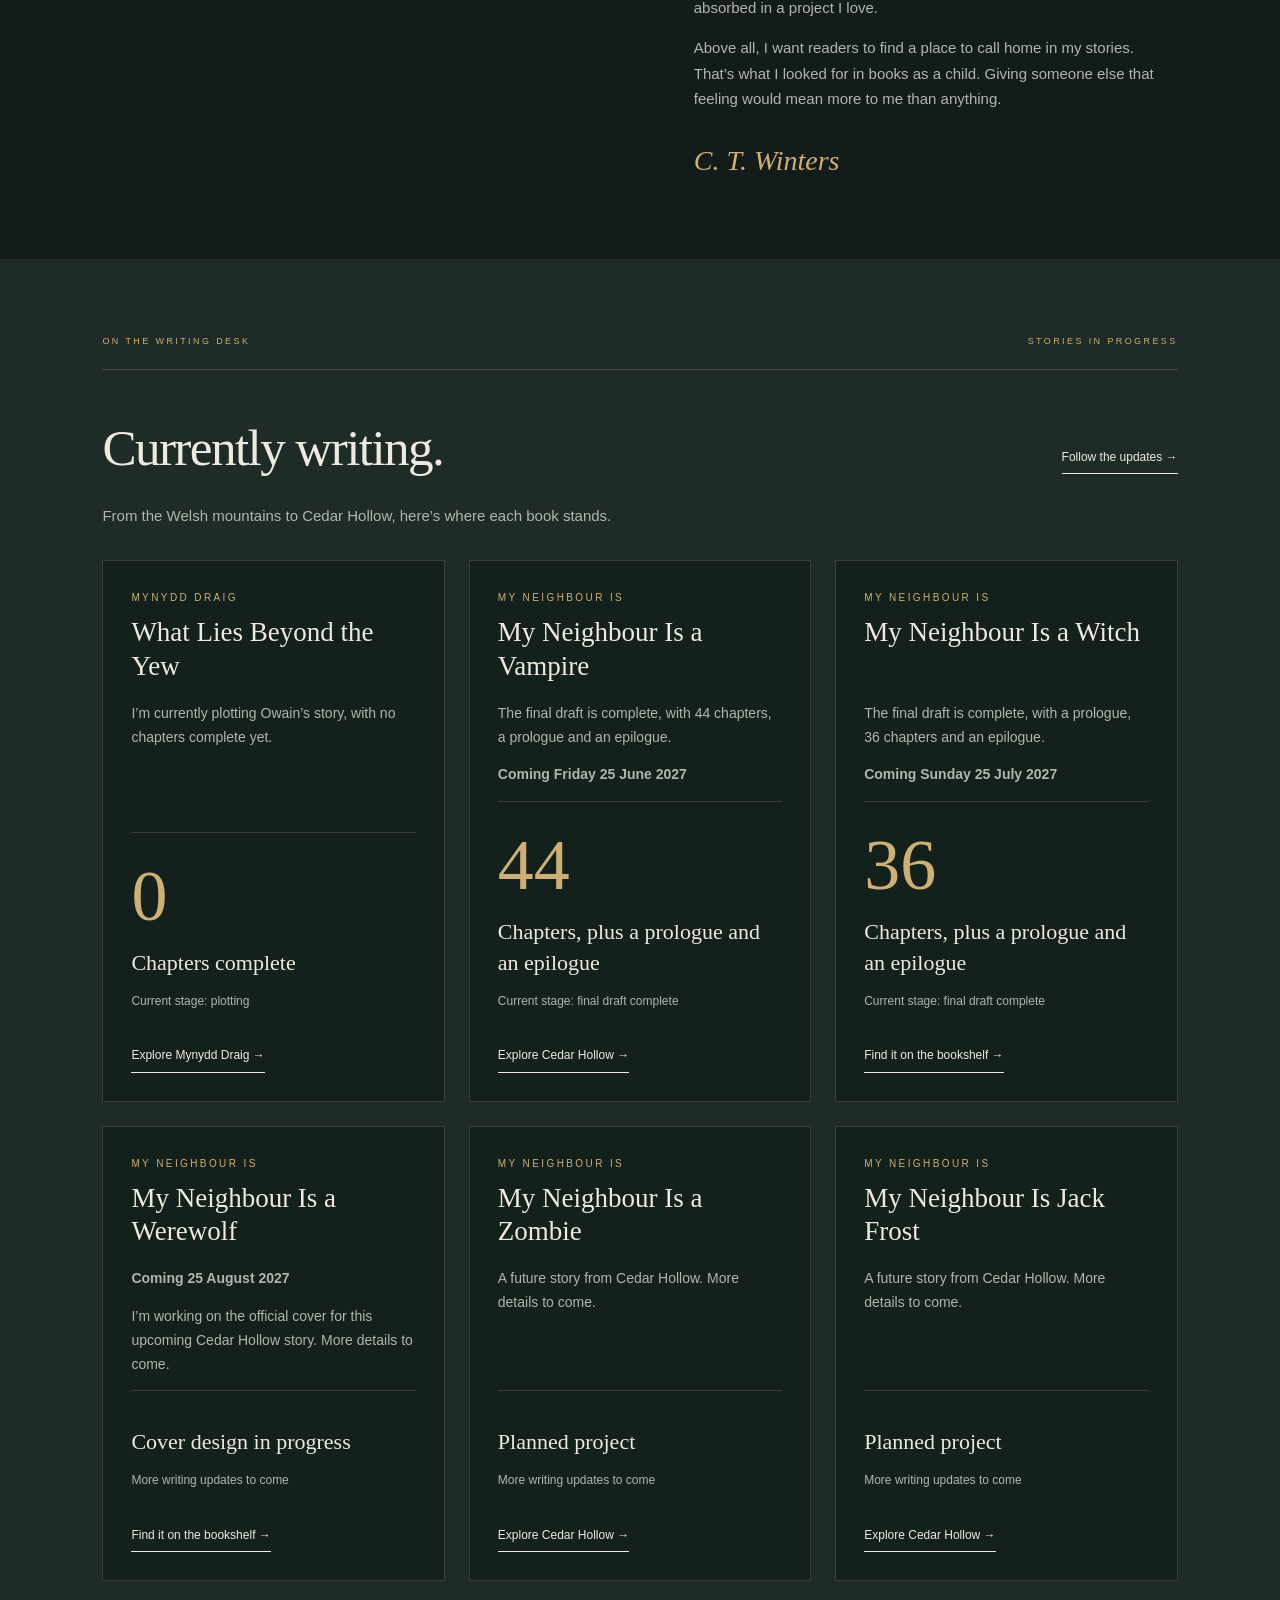
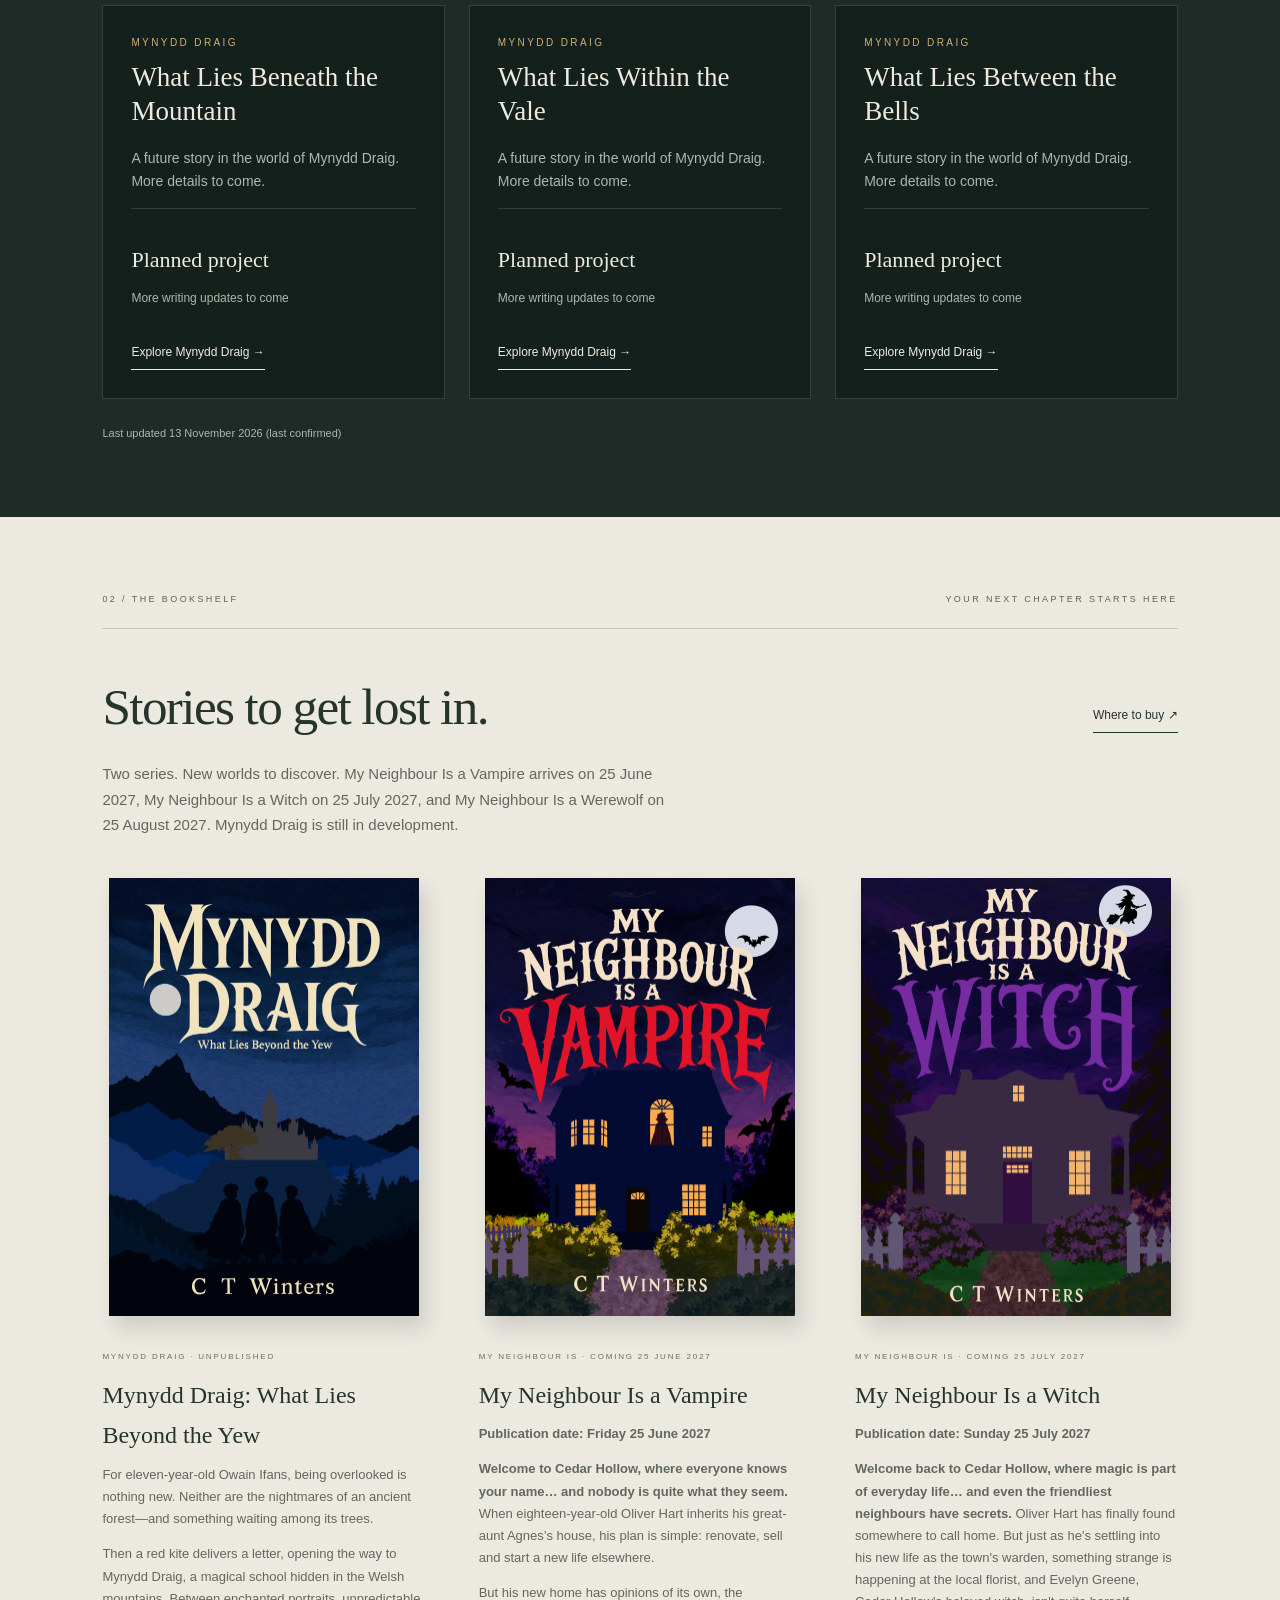
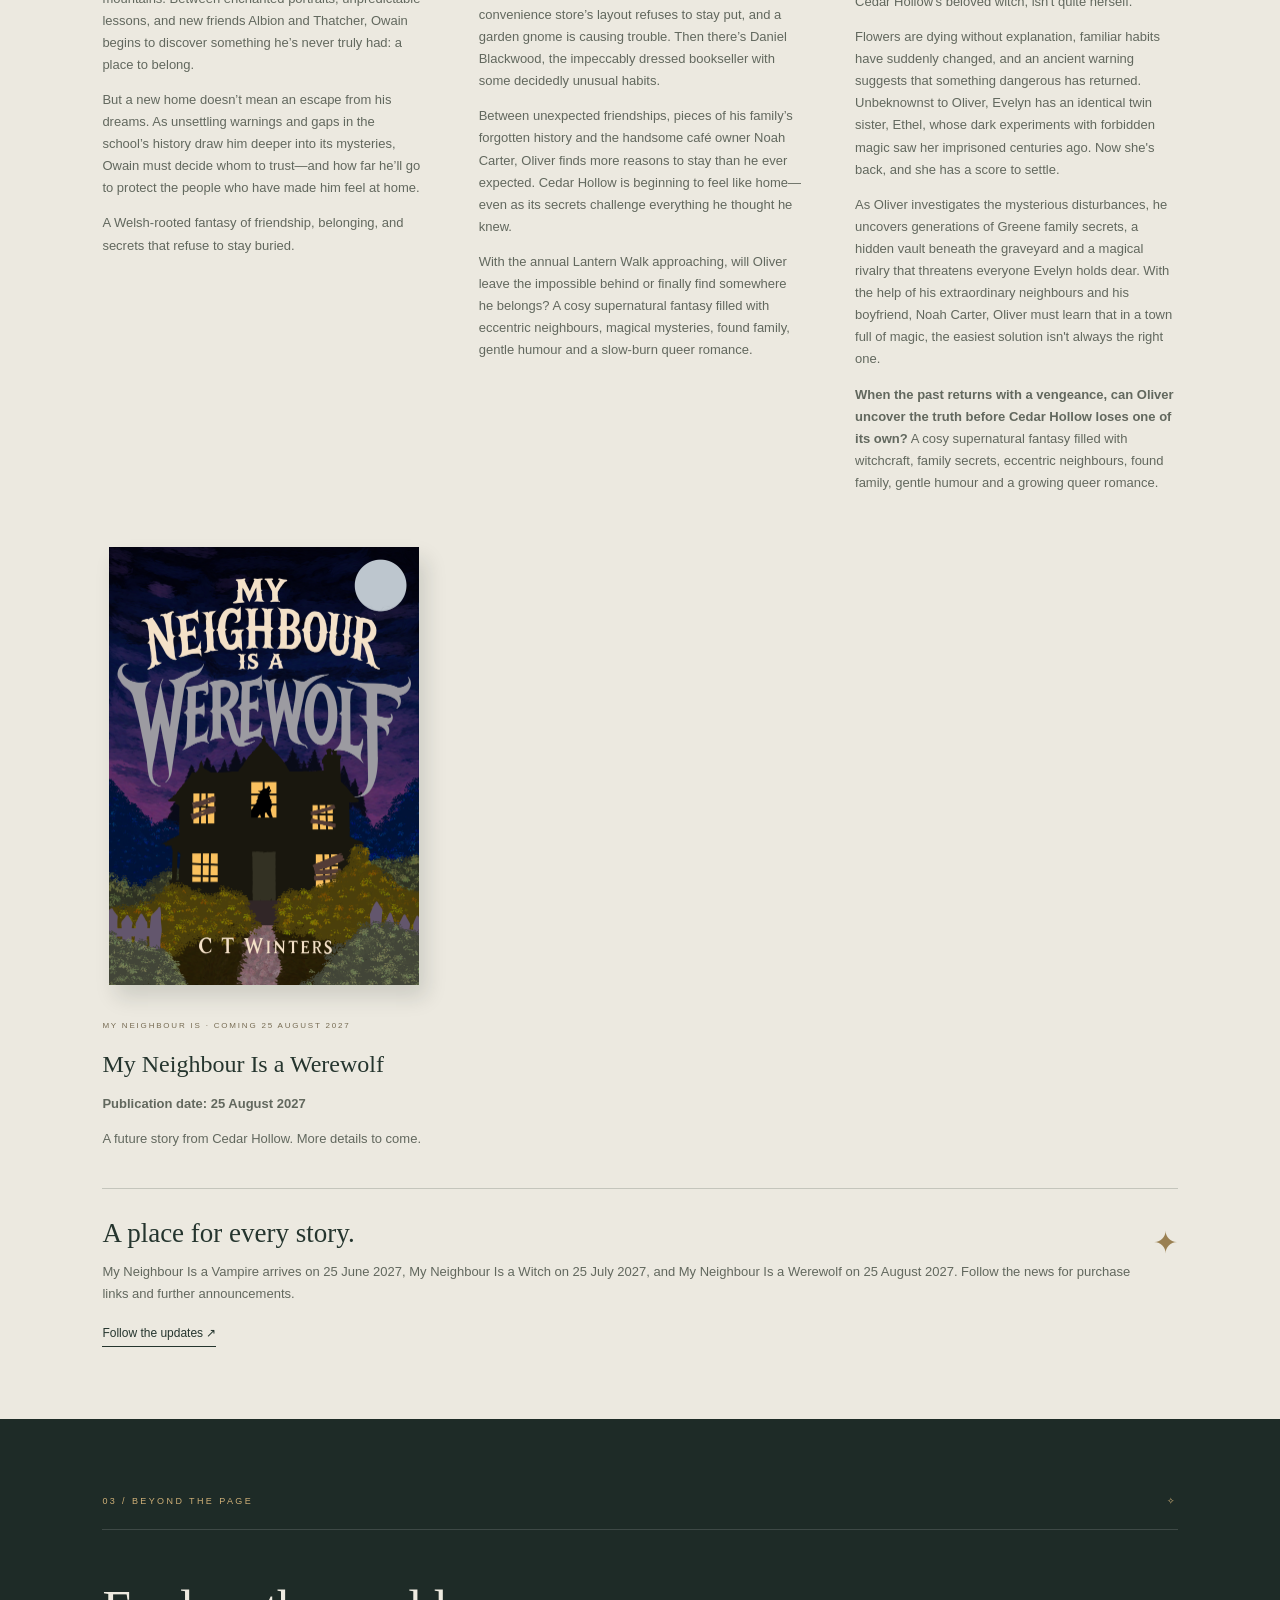
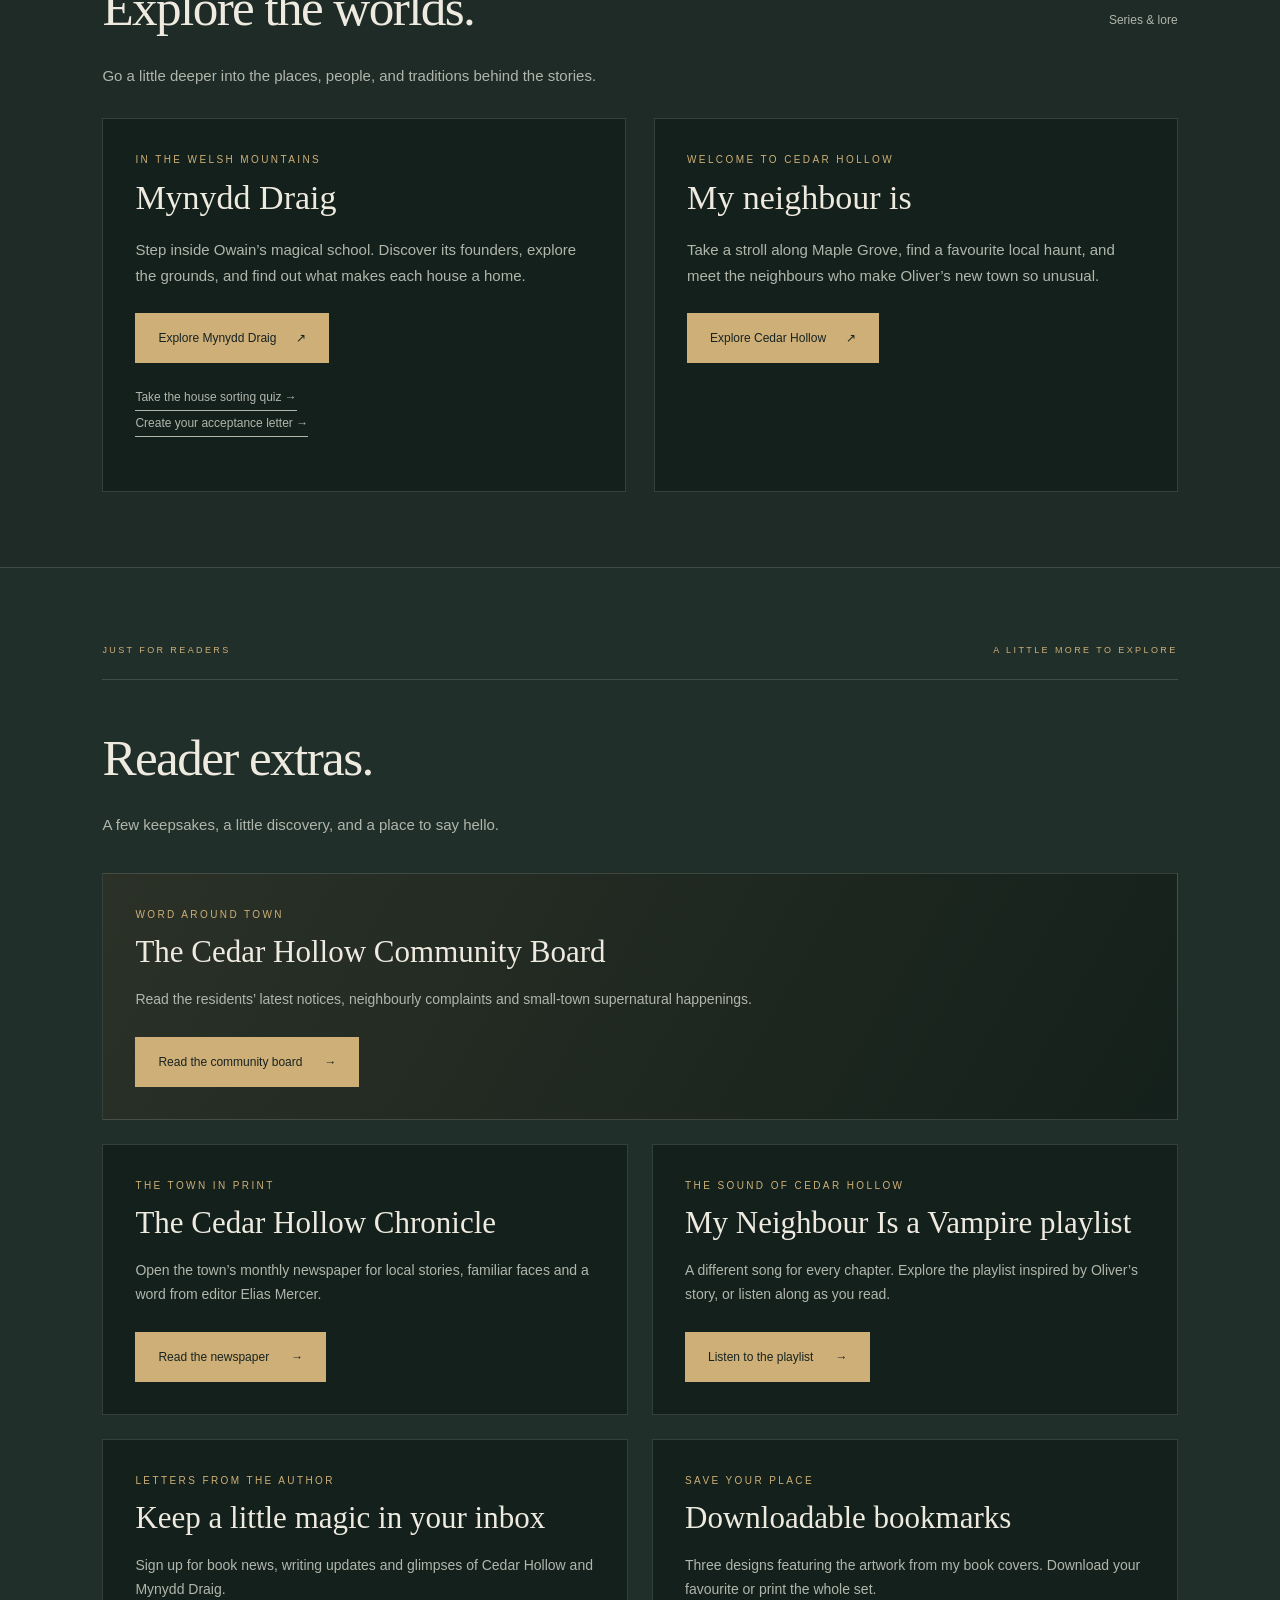
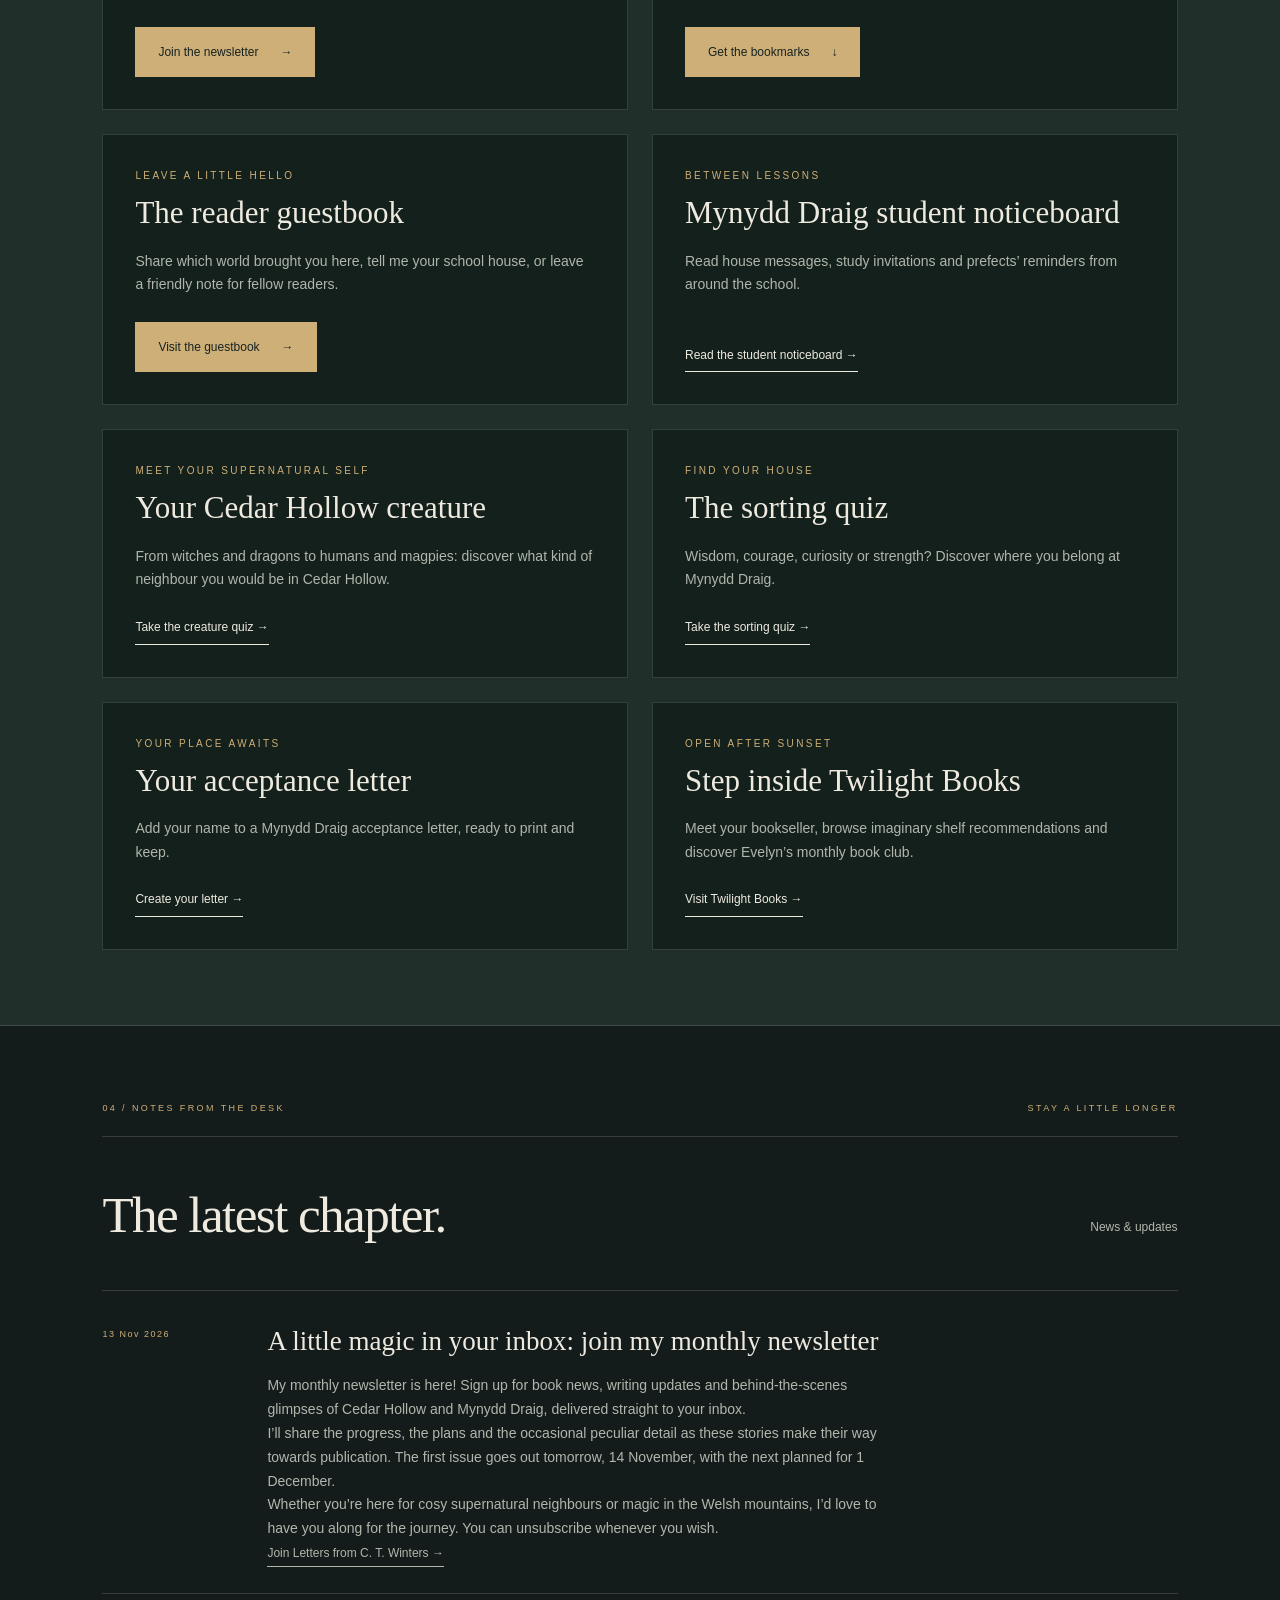
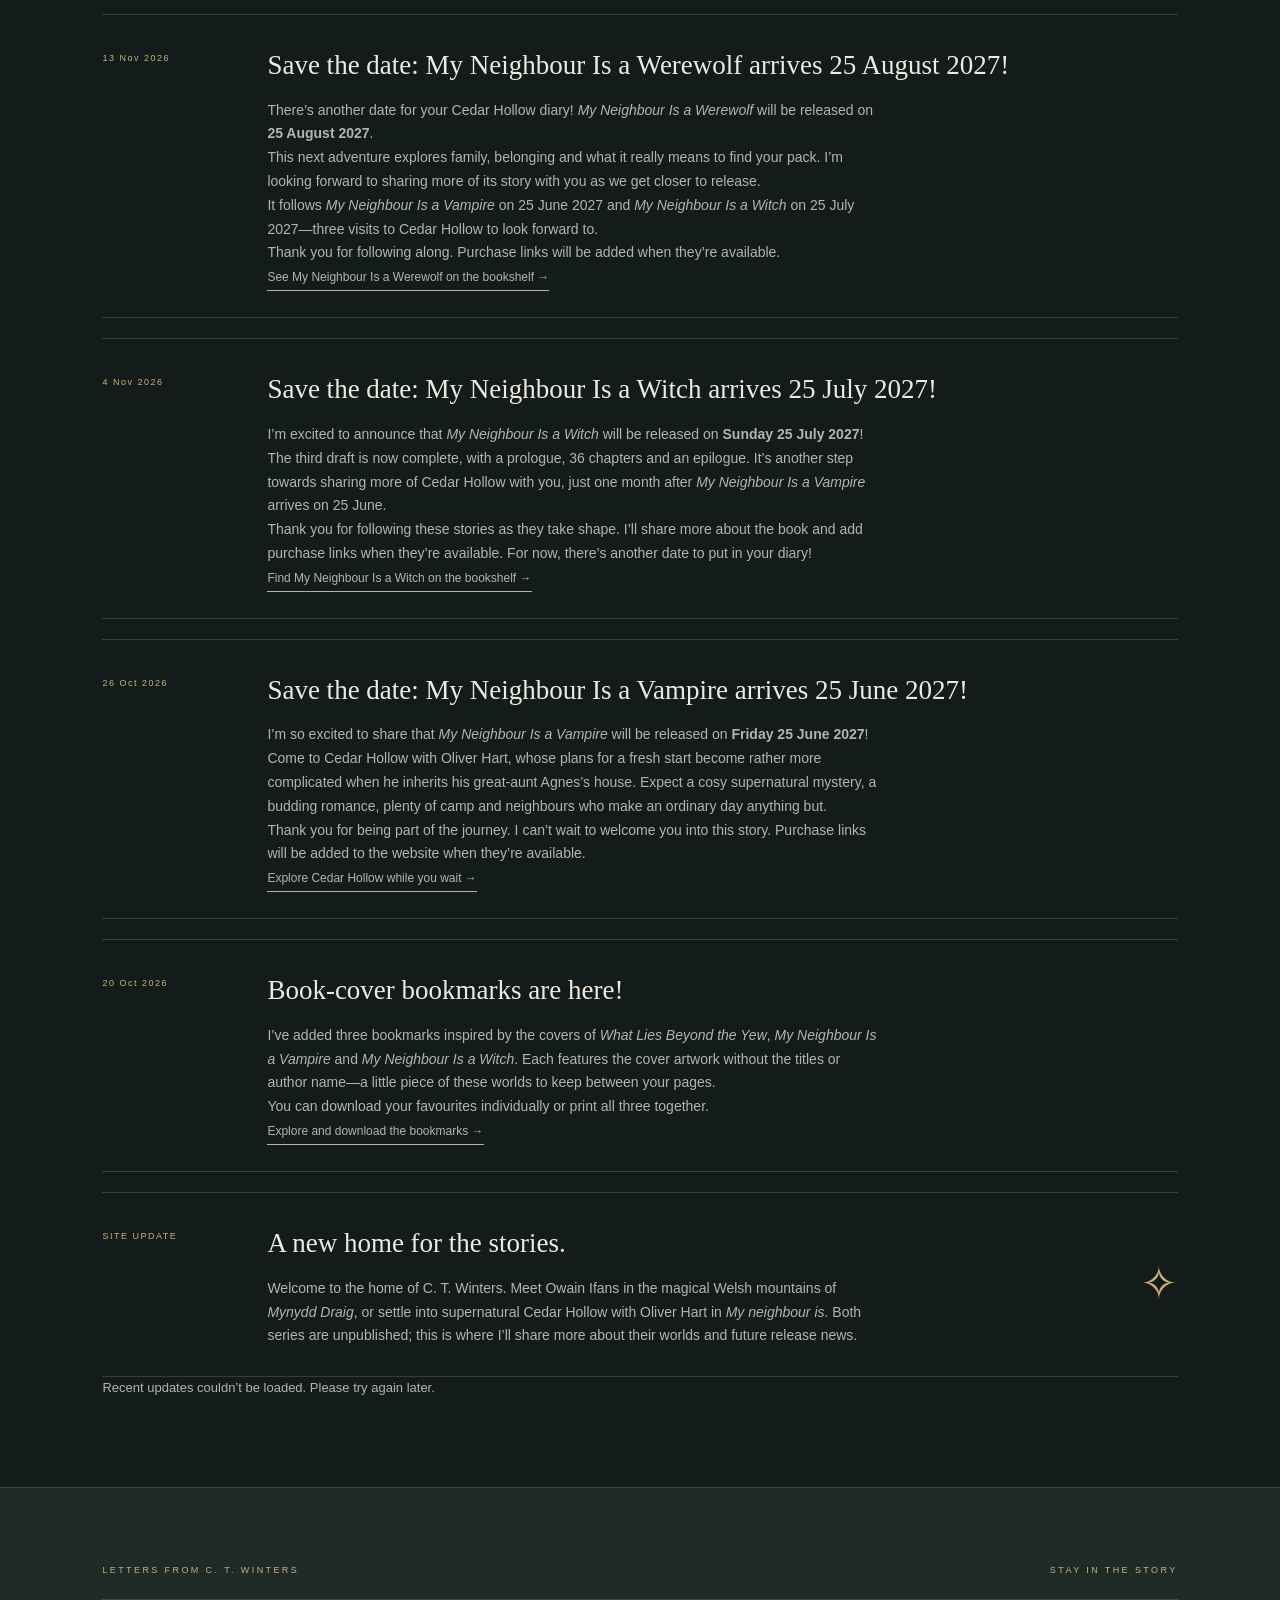
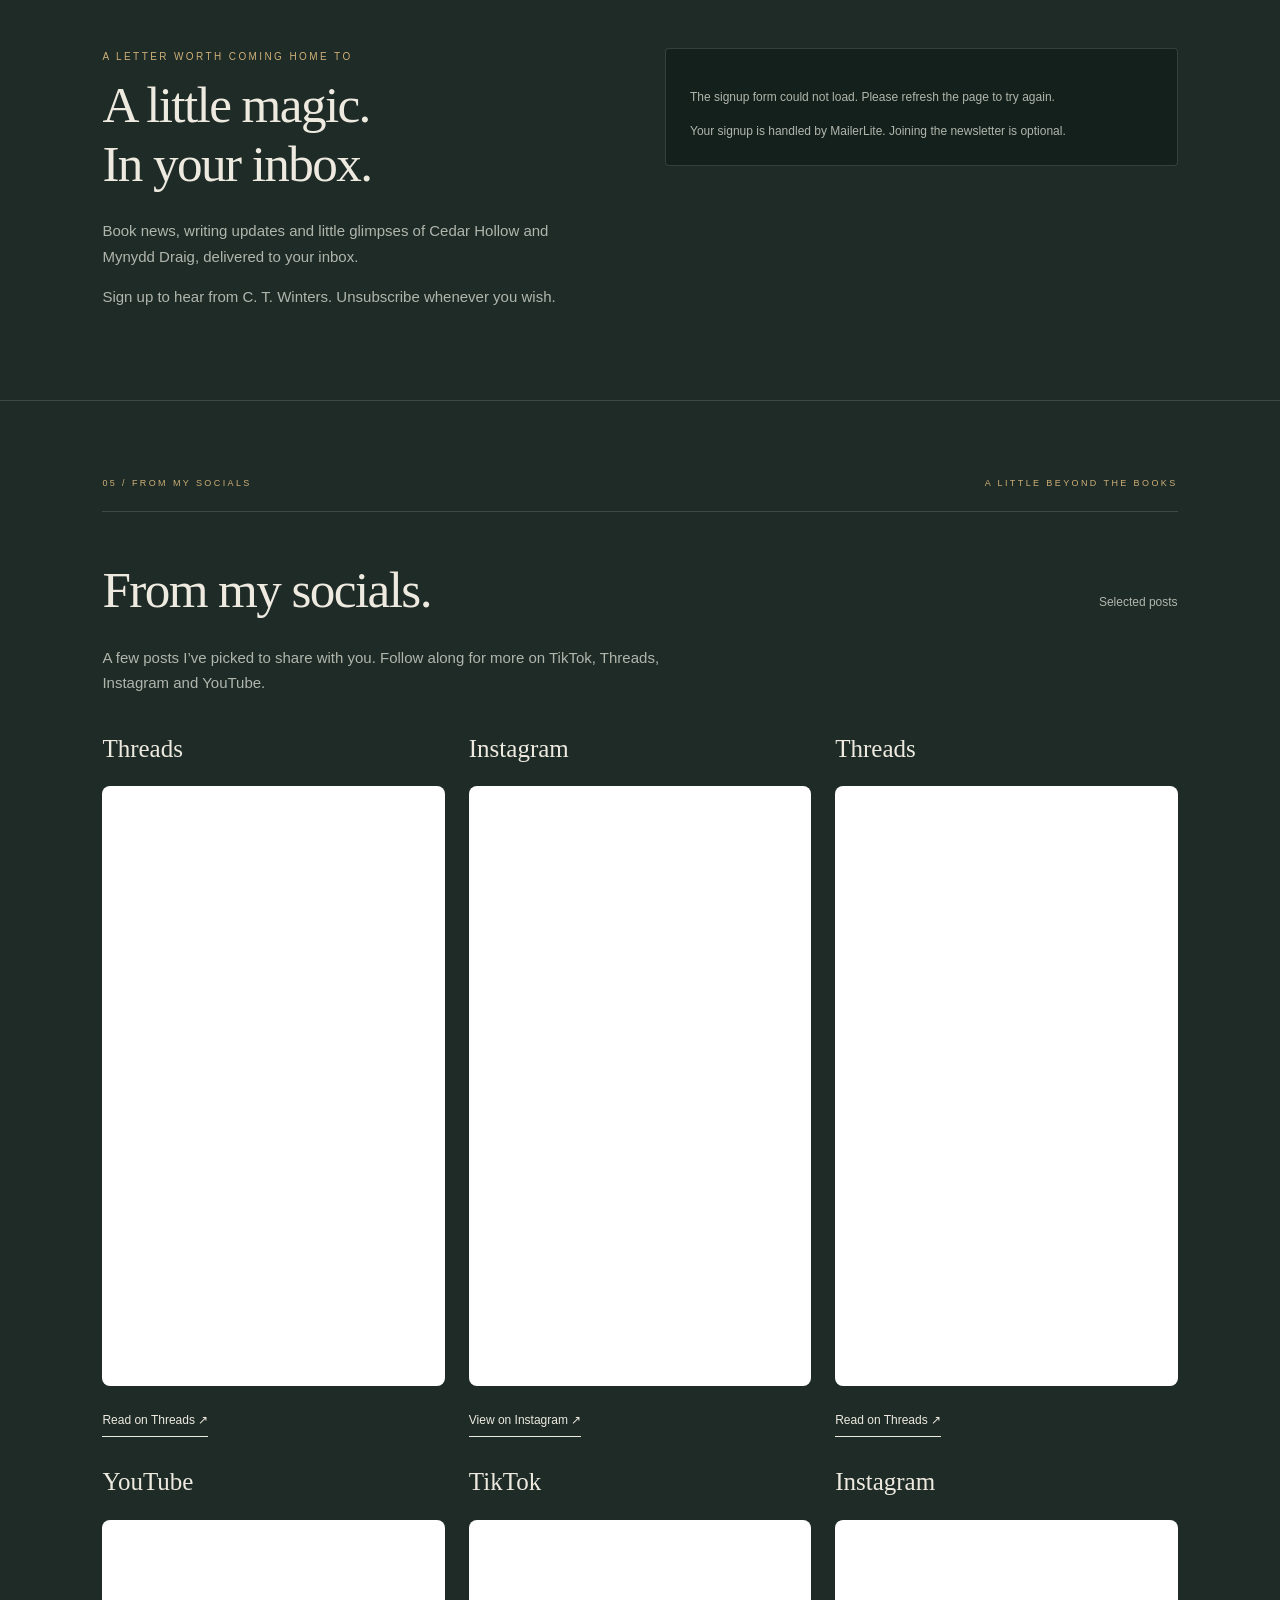
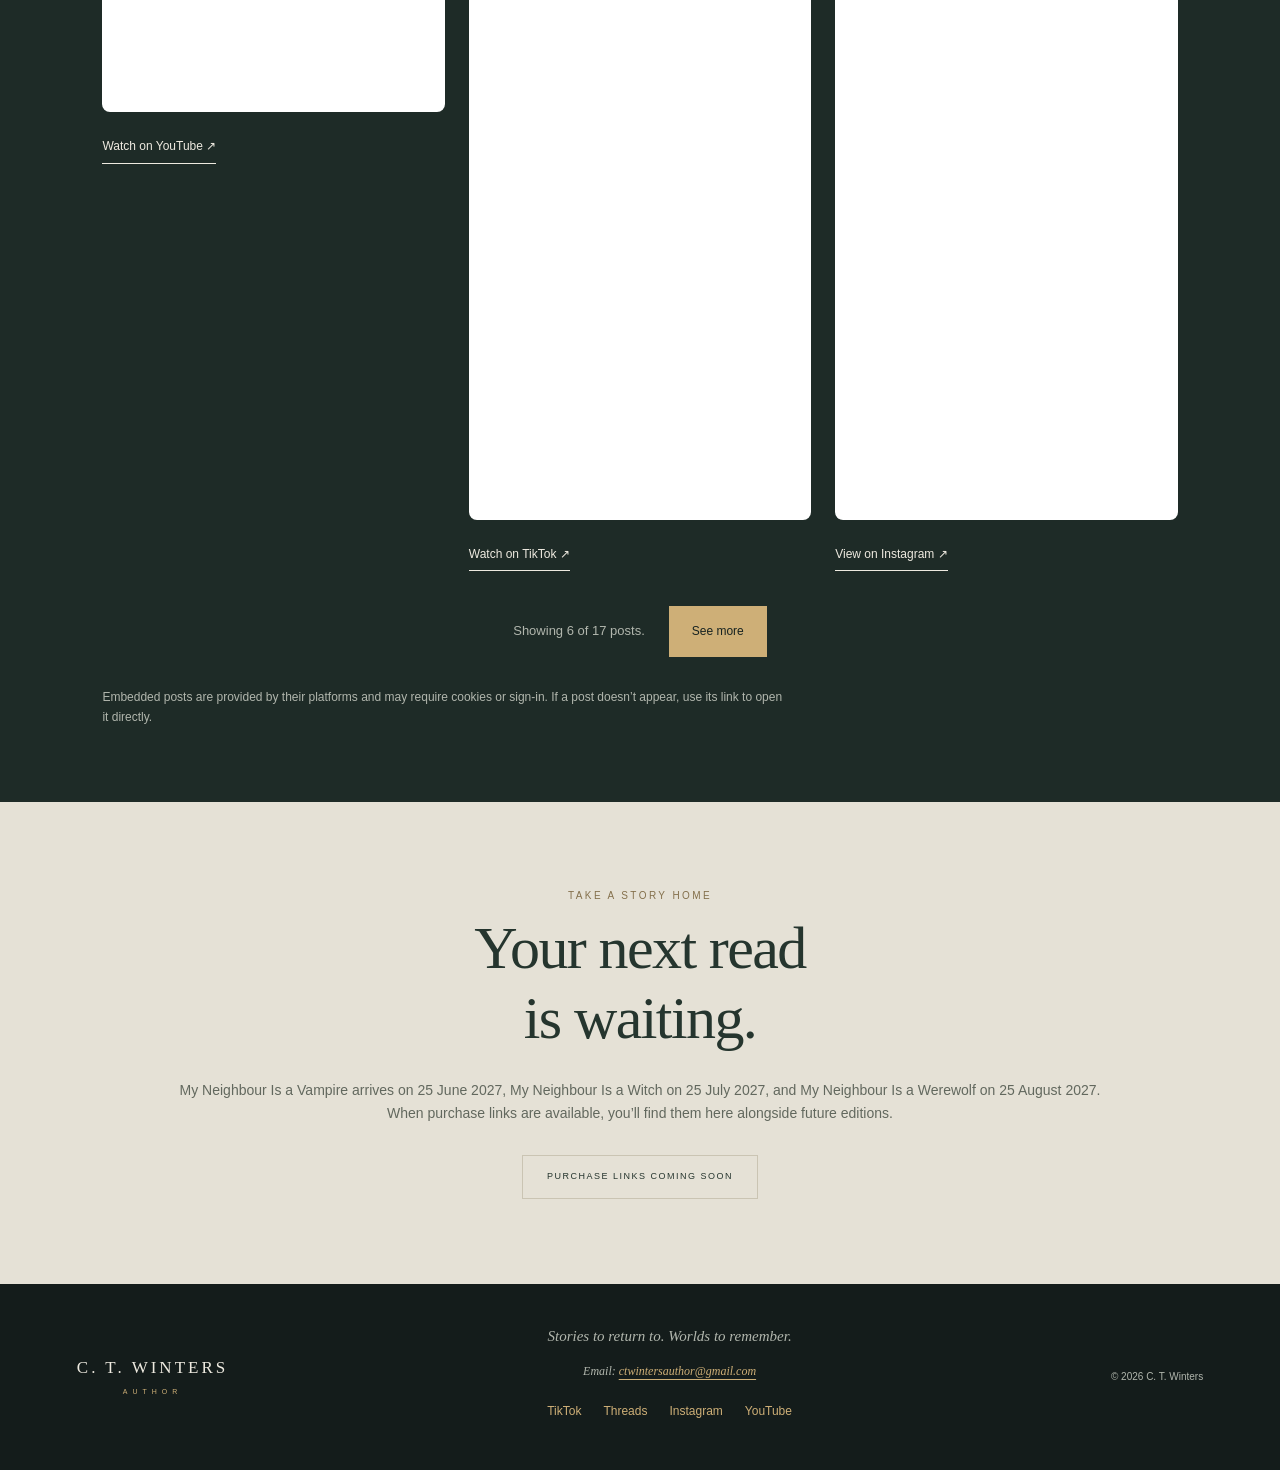
==== commit e118420e: "Add selected Threads and Instagram posts for November" ====
--- a/index.html
+++ b/index.html
@@ -88,6 +88,16 @@
       <div class="section-heading"><h2 id="socials-heading">From my socials.</h2><span class="muted">Selected posts</span></div>
       <p class="socials-intro">A few posts I’ve picked to share with you. Follow along for more on TikTok, Threads, Instagram and YouTube.</p>
       <div class="social-post-grid" id="social-posts">
+        <article class="social-post" aria-labelledby="threads-dfyqc-post-heading">
+          <h3 id="threads-dfyqc-post-heading">Threads</h3>
+          <div class="social-embed"><iframe src="https://www.threads.net/@c.t.wintersauthor/post/DfyqcFQiMMM/embed" title="Featured Threads post by C. T. Winters" loading="lazy"></iframe></div>
+          <a class="text-link" href="https://www.threads.com/@c.t.wintersauthor/post/DfyqcFQiMMM" target="_blank" rel="noopener noreferrer">Read on Threads <span class="visually-hidden">(opens in a new tab)</span>↗</a>
+        </article>
+        <article class="social-post" aria-labelledby="instagram-dfr1-post-heading">
+          <h3 id="instagram-dfr1-post-heading">Instagram</h3>
+          <div class="social-embed"><iframe src="https://www.instagram.com/p/Dfr1ktcoR-J/embed/" title="Featured Instagram post by C. T. Winters" loading="lazy" allow="fullscreen" allowfullscreen></iframe></div>
+          <a class="text-link" href="https://www.instagram.com/p/Dfr1ktcoR-J/" target="_blank" rel="noopener noreferrer">View on Instagram <span class="visually-hidden">(opens in a new tab)</span>↗</a>
+        </article>
         <article class="social-post" aria-labelledby="threads-dflyet-post-heading">
           <h3 id="threads-dflyet-post-heading">Threads</h3>
           <div class="social-embed"><iframe src="https://www.threads.net/@c.t.wintersauthor/post/DflyetHiitU/embed" title="Featured Threads post by C. T. Winters" loading="lazy"></iframe></div>
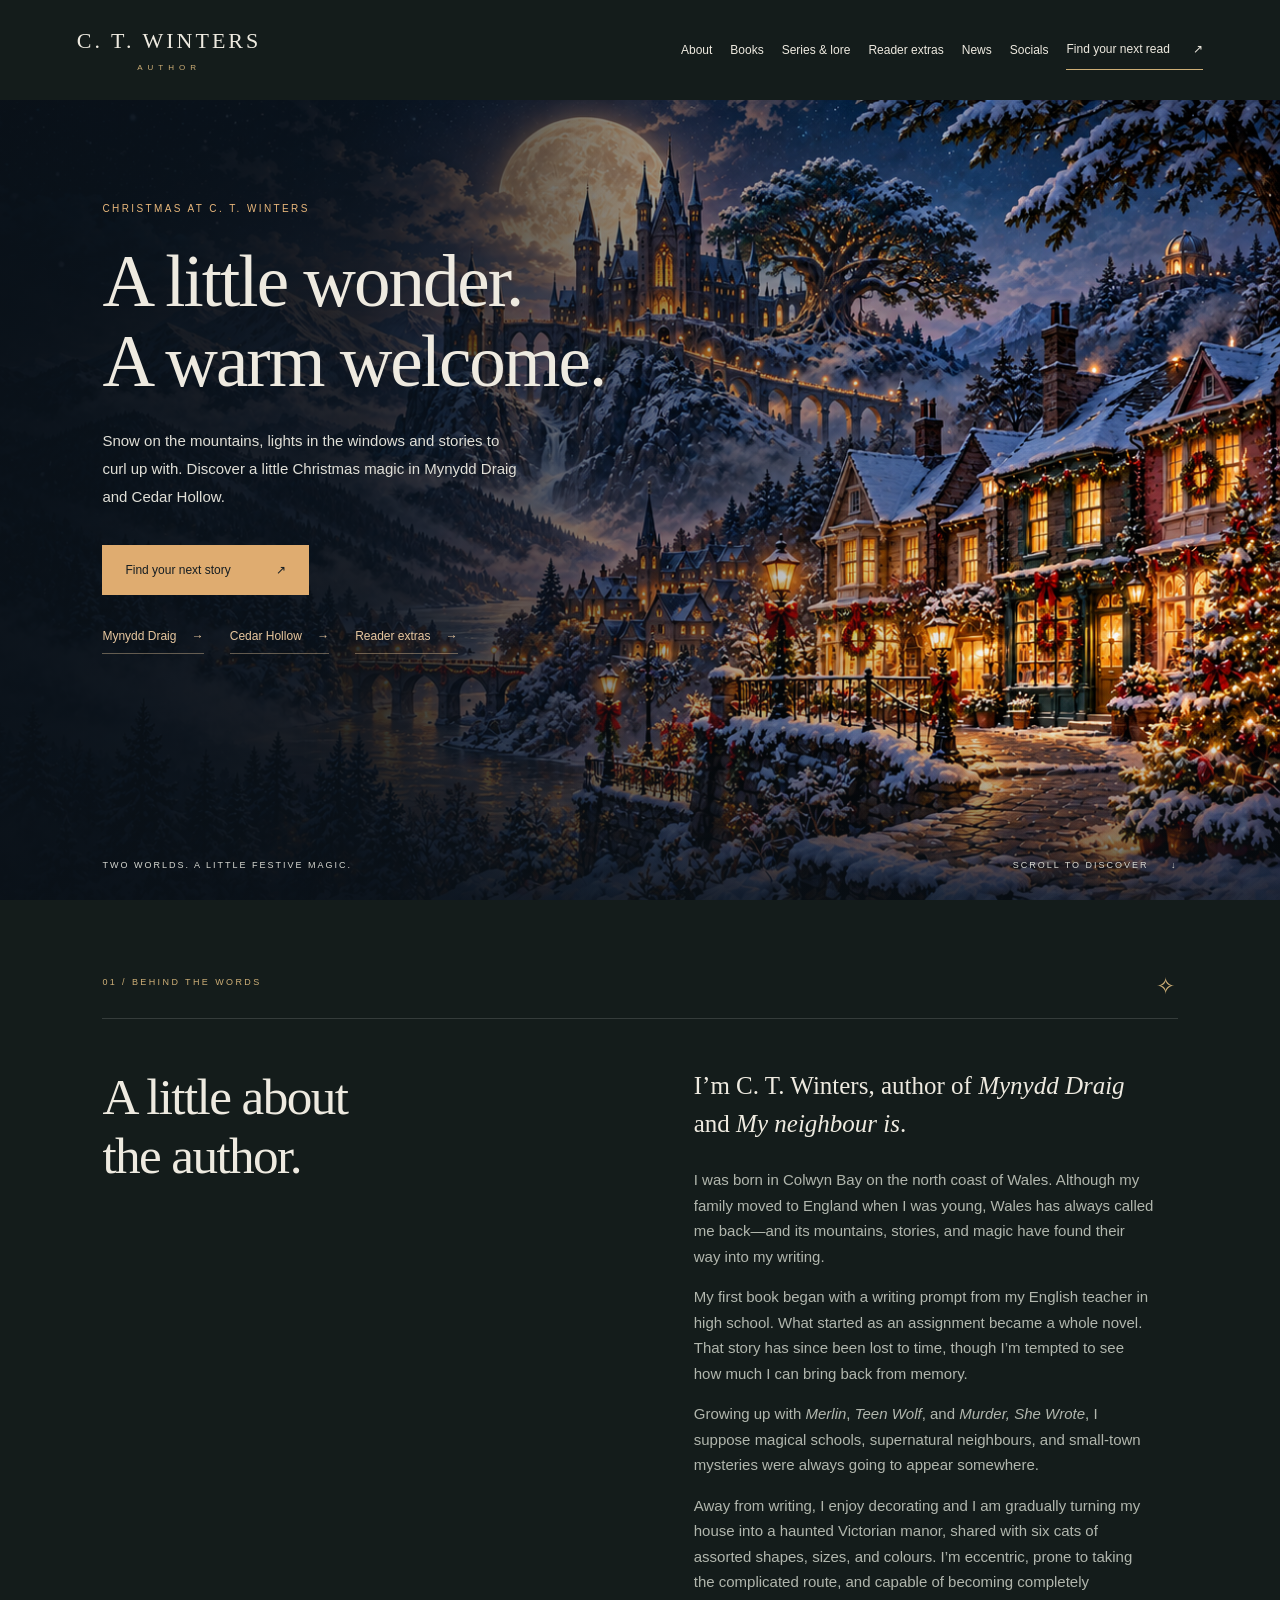
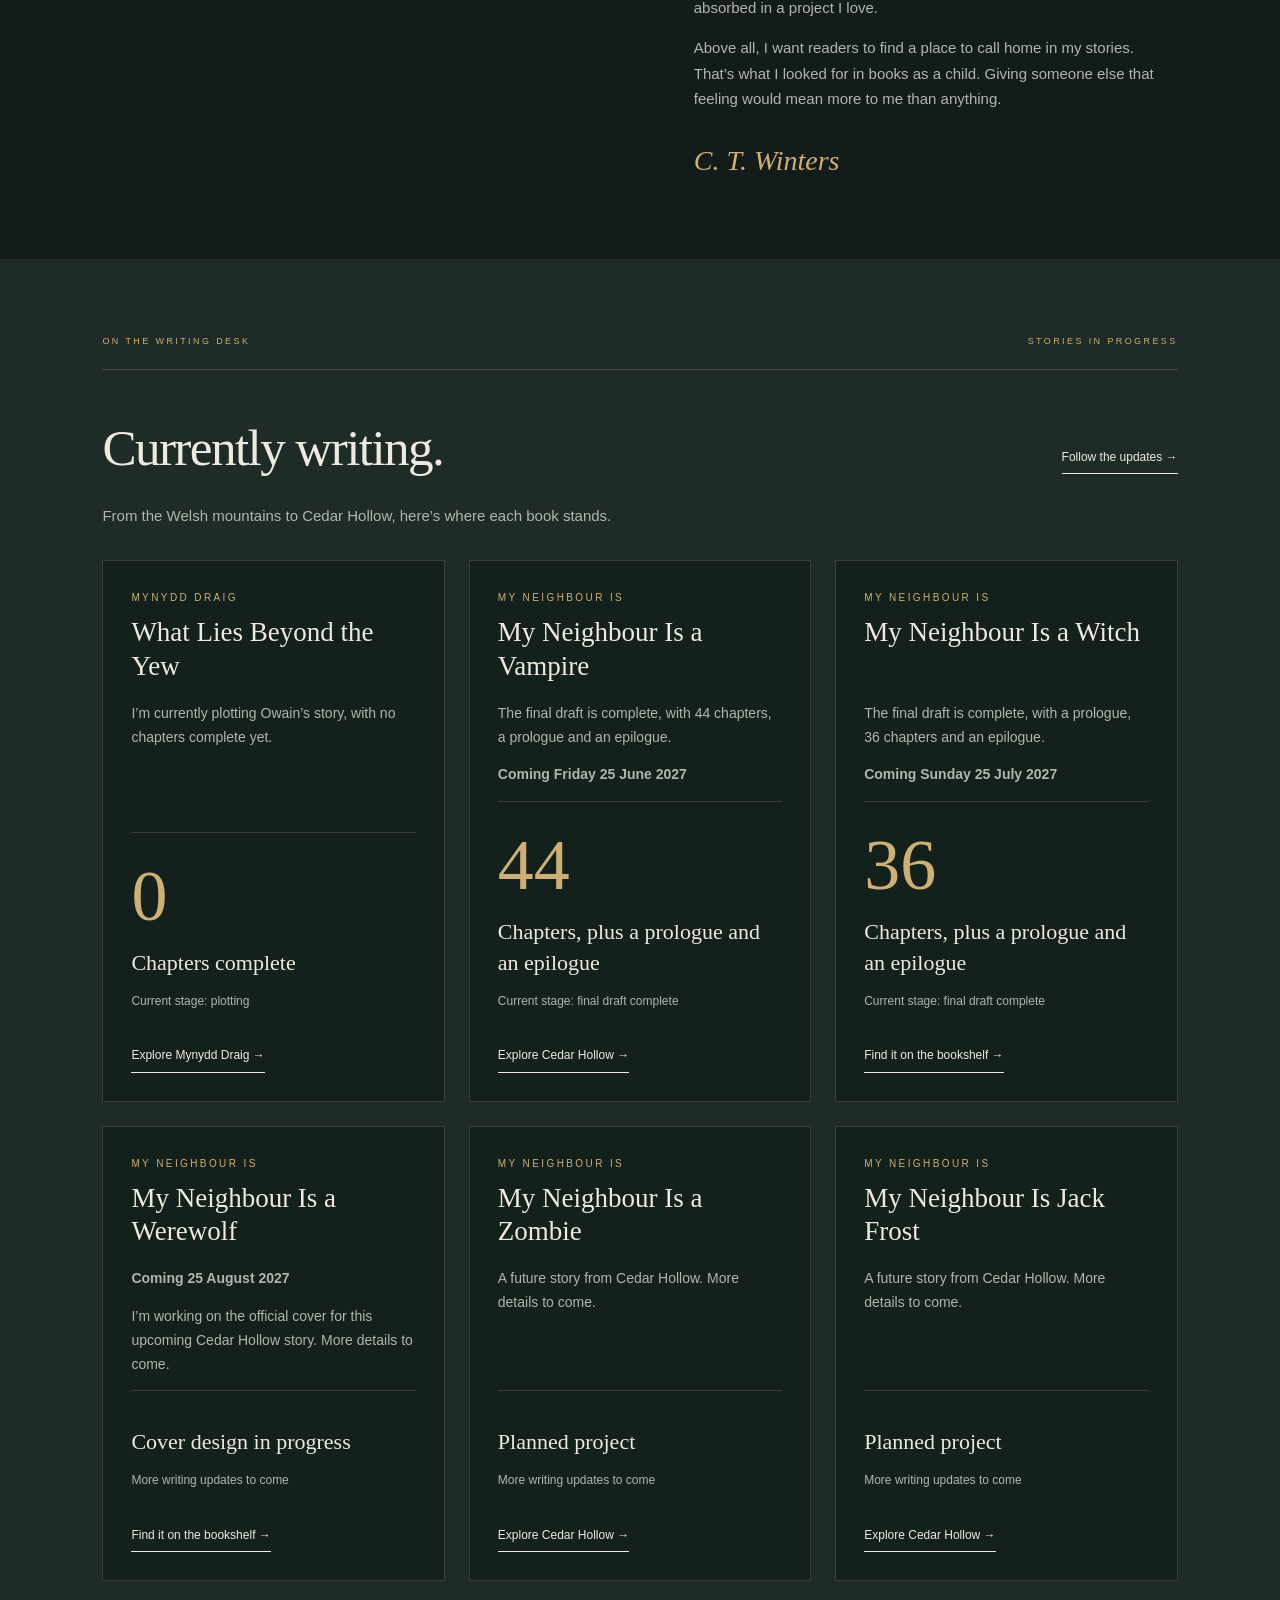
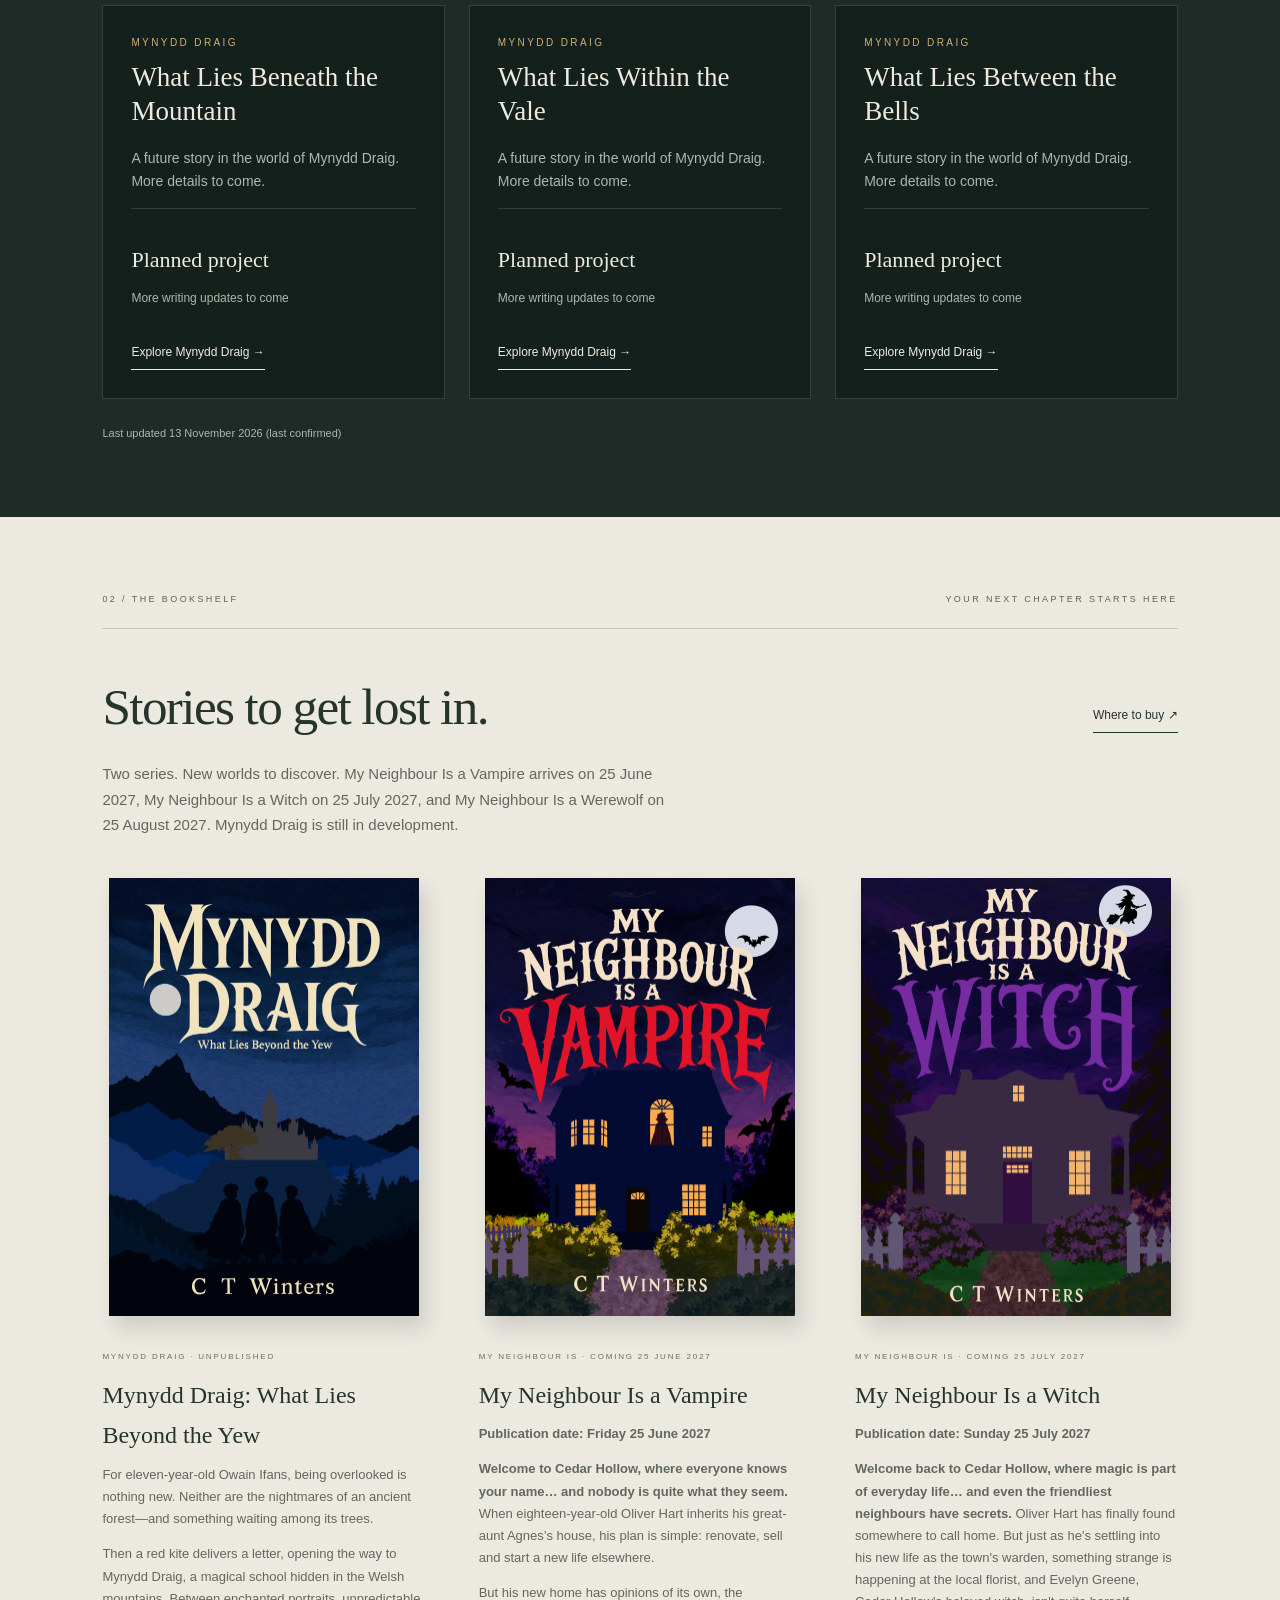
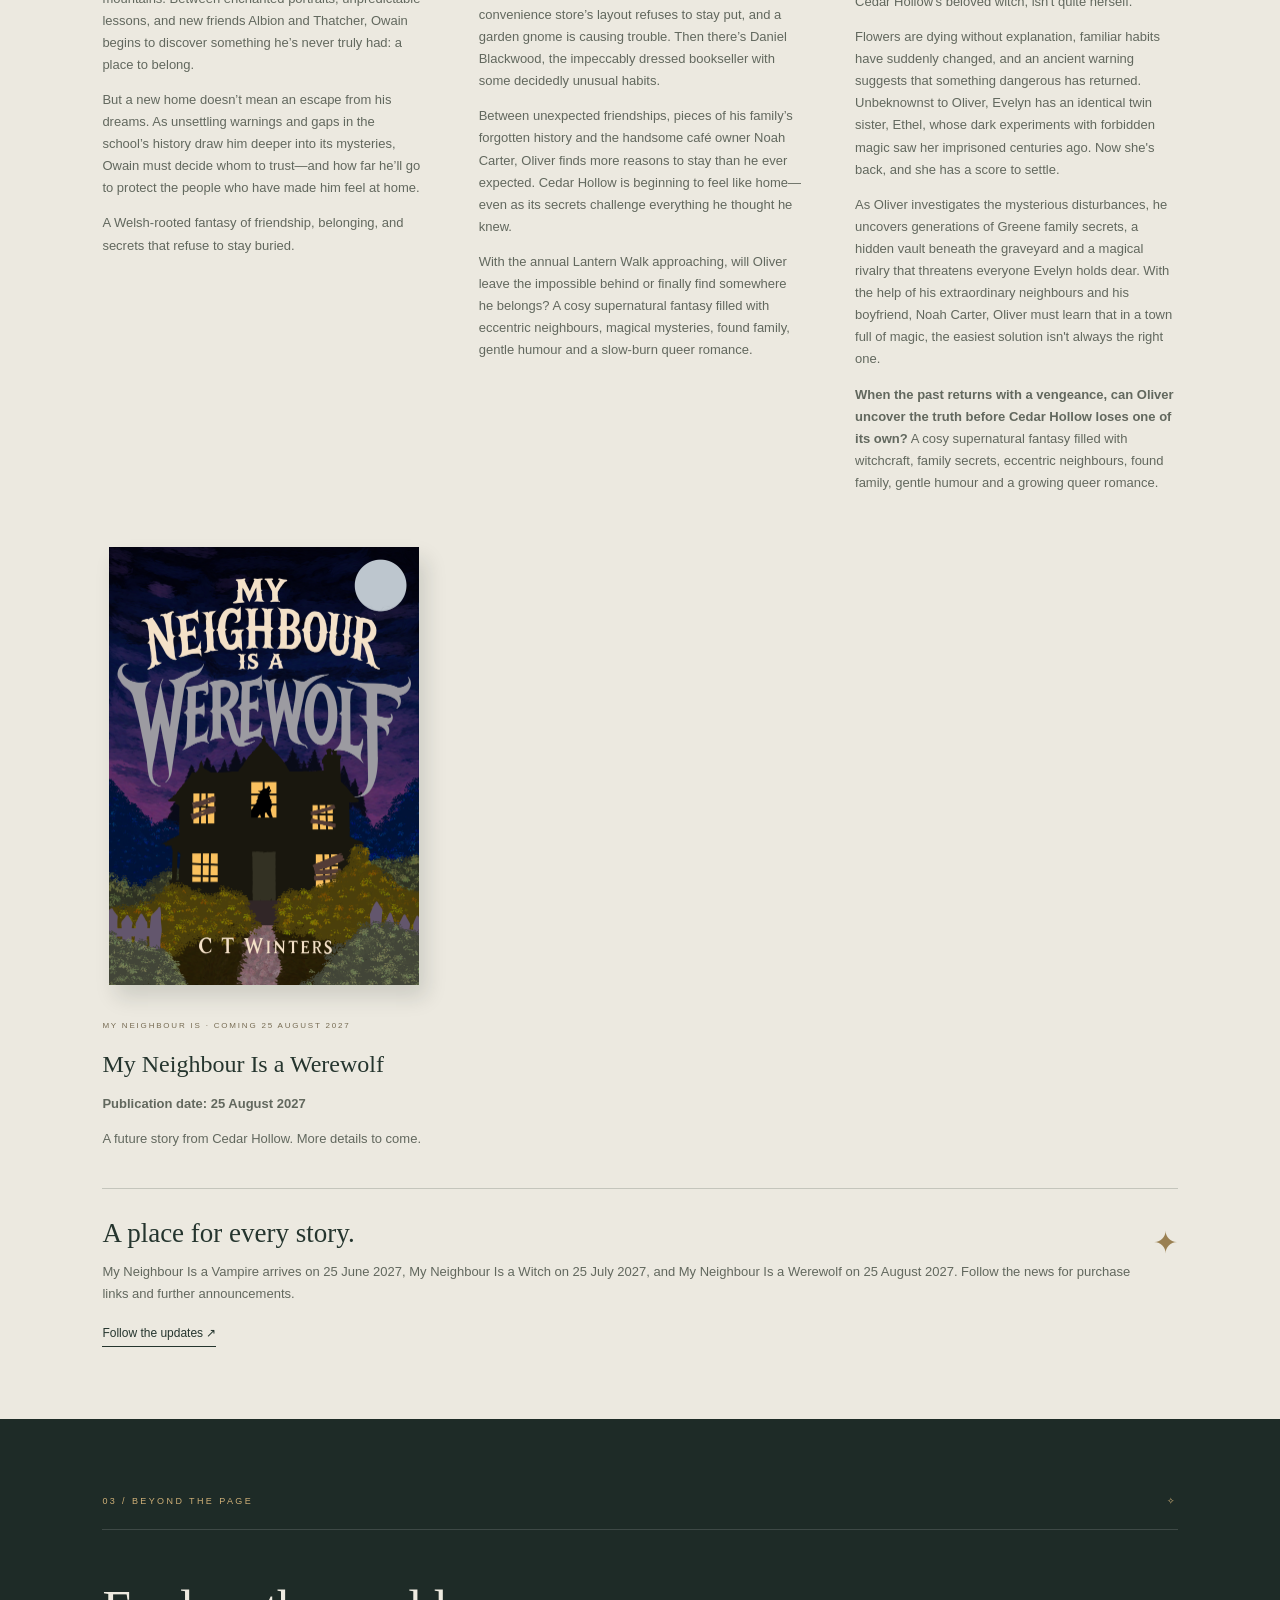
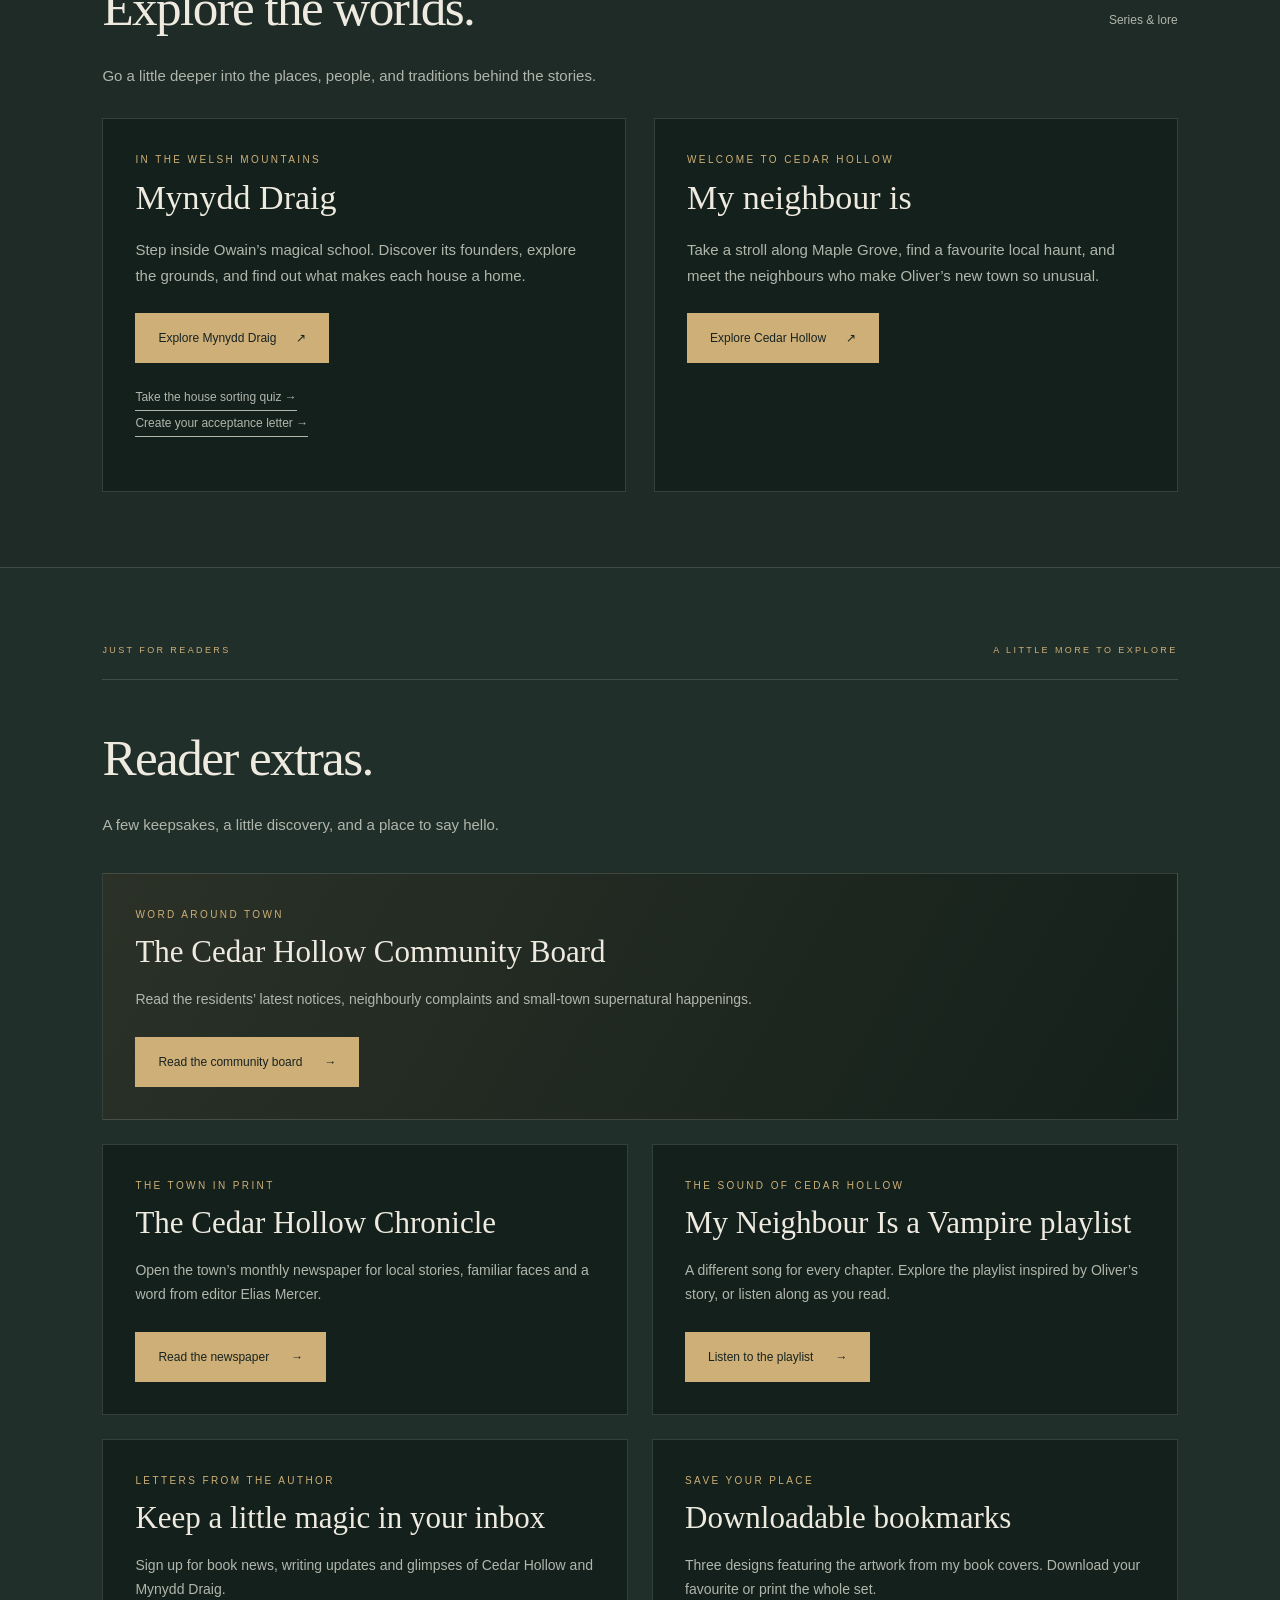
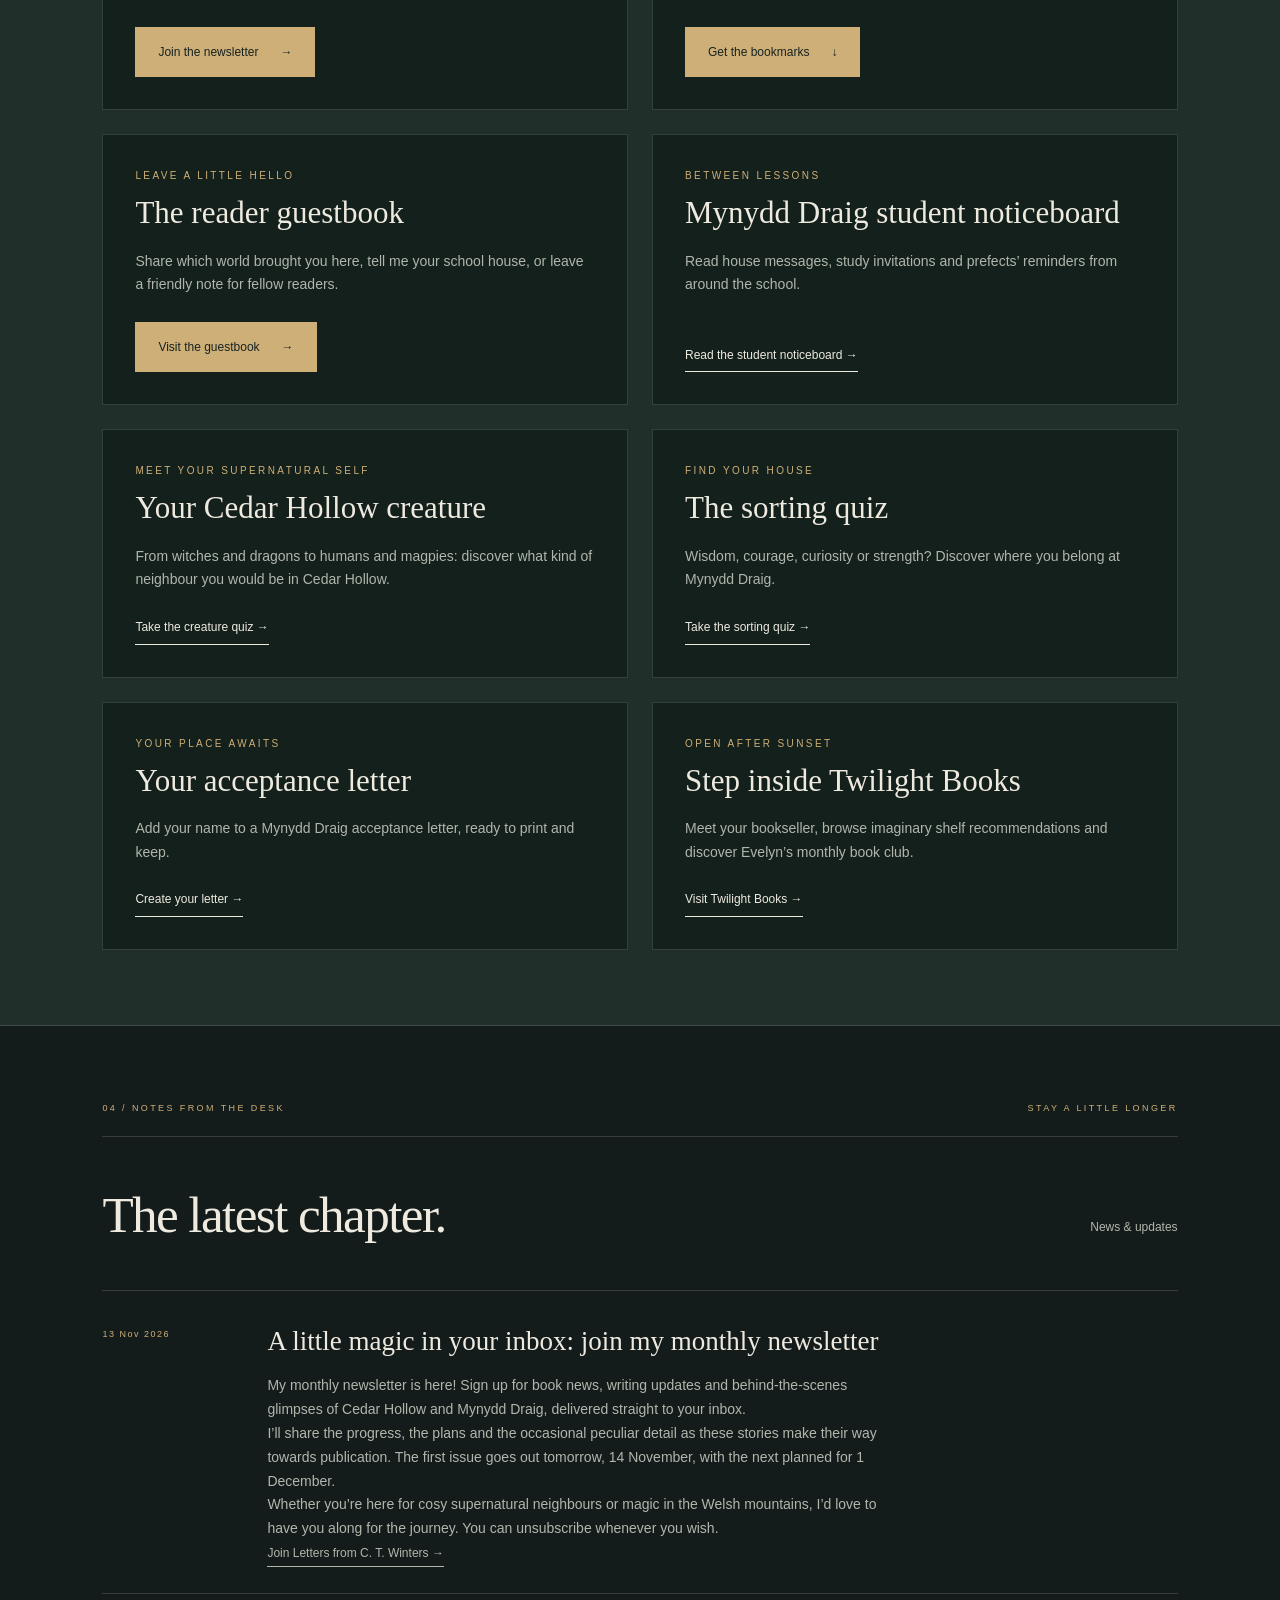
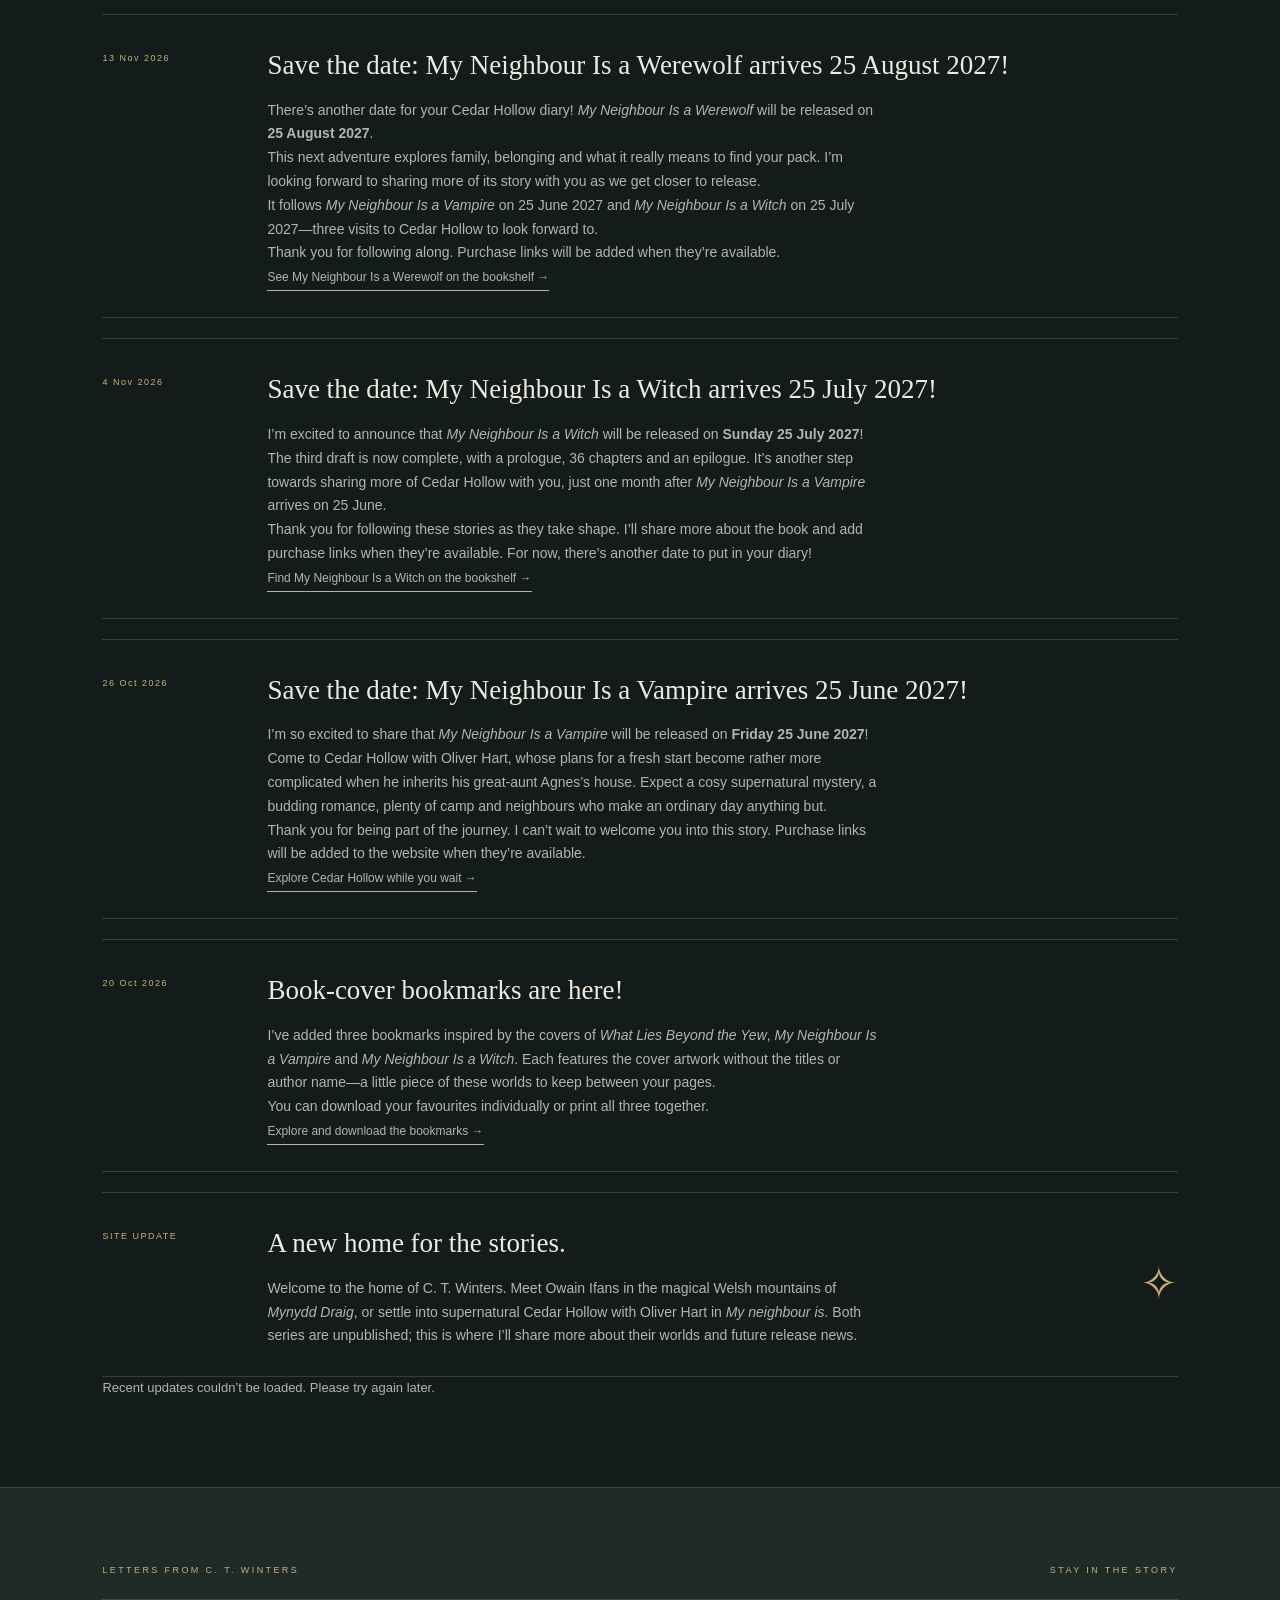
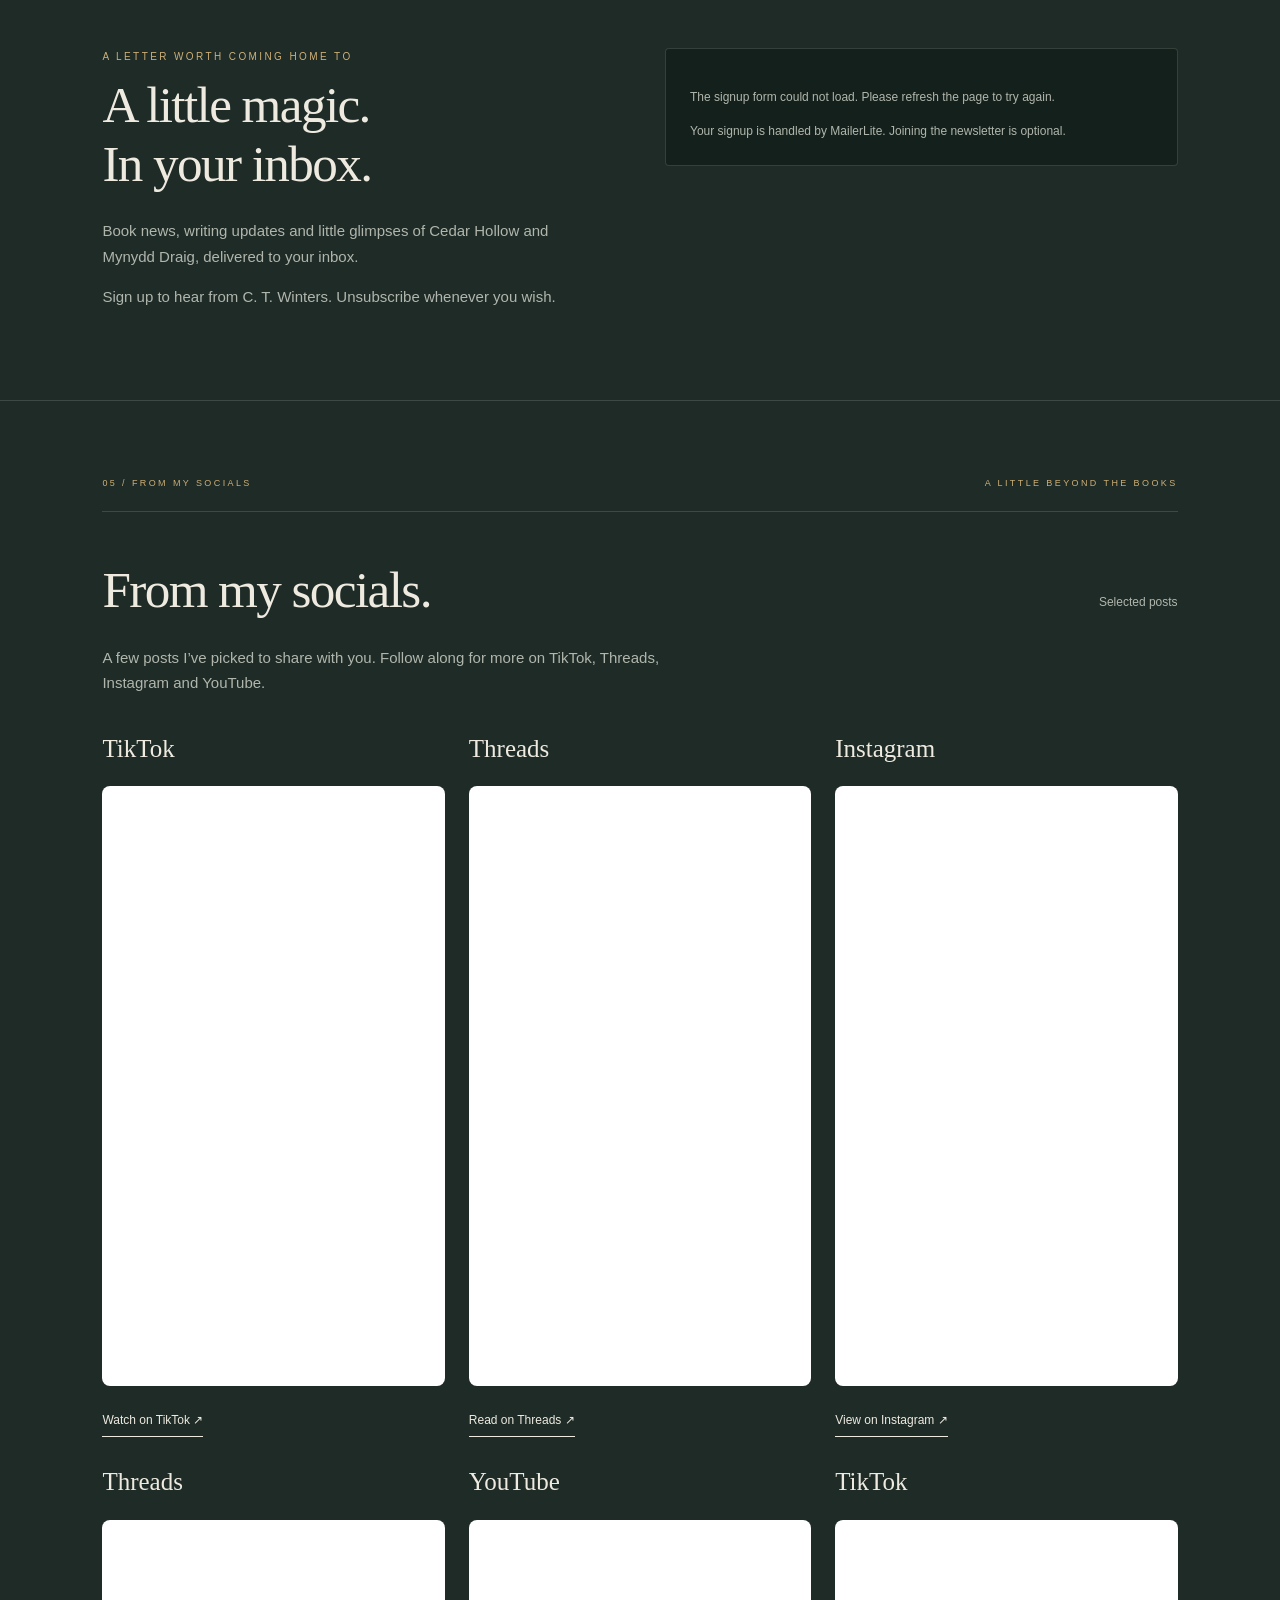
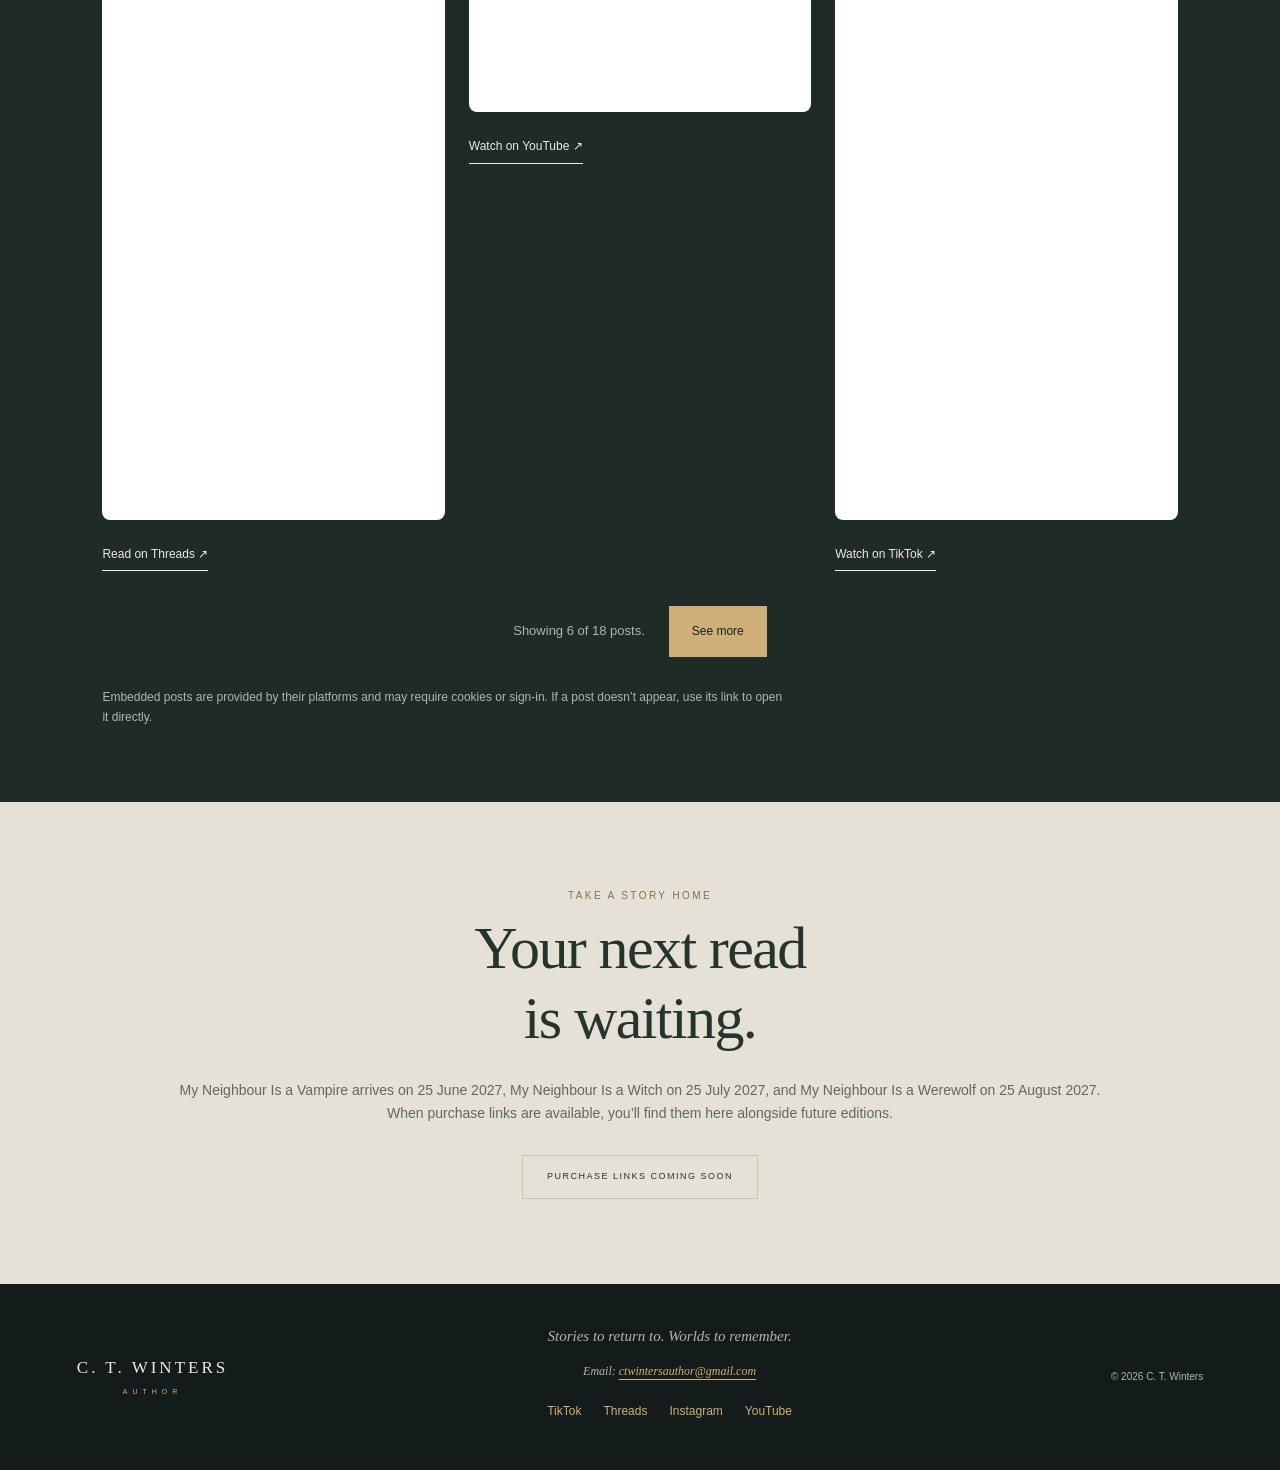
==== commit 3d7826ed: "Add latest TikTok post from shared short link" ====
--- a/index.html
+++ b/index.html
@@ -88,6 +88,11 @@
       <div class="section-heading"><h2 id="socials-heading">From my socials.</h2><span class="muted">Selected posts</span></div>
       <p class="socials-intro">A few posts I’ve picked to share with you. Follow along for more on TikTok, Threads, Instagram and YouTube.</p>
       <div class="social-post-grid" id="social-posts">
+        <article class="social-post" aria-labelledby="tiktok-770553771-post-heading">
+          <h3 id="tiktok-770553771-post-heading">TikTok</h3>
+          <div class="social-embed"><iframe src="https://www.tiktok.com/player/v1/7705537716410174752" title="Featured TikTok video by C. T. Winters" loading="lazy" allow="fullscreen; picture-in-picture" allowfullscreen></iframe></div>
+          <a class="text-link" href="https://www.tiktok.com/@c.t.wintersauthor/video/7705537716410174752" target="_blank" rel="noopener noreferrer">Watch on TikTok <span class="visually-hidden">(opens in a new tab)</span>↗</a>
+        </article>
         <article class="social-post" aria-labelledby="threads-dfyqc-post-heading">
           <h3 id="threads-dfyqc-post-heading">Threads</h3>
           <div class="social-embed"><iframe src="https://www.threads.net/@c.t.wintersauthor/post/DfyqcFQiMMM/embed" title="Featured Threads post by C. T. Winters" loading="lazy"></iframe></div>
